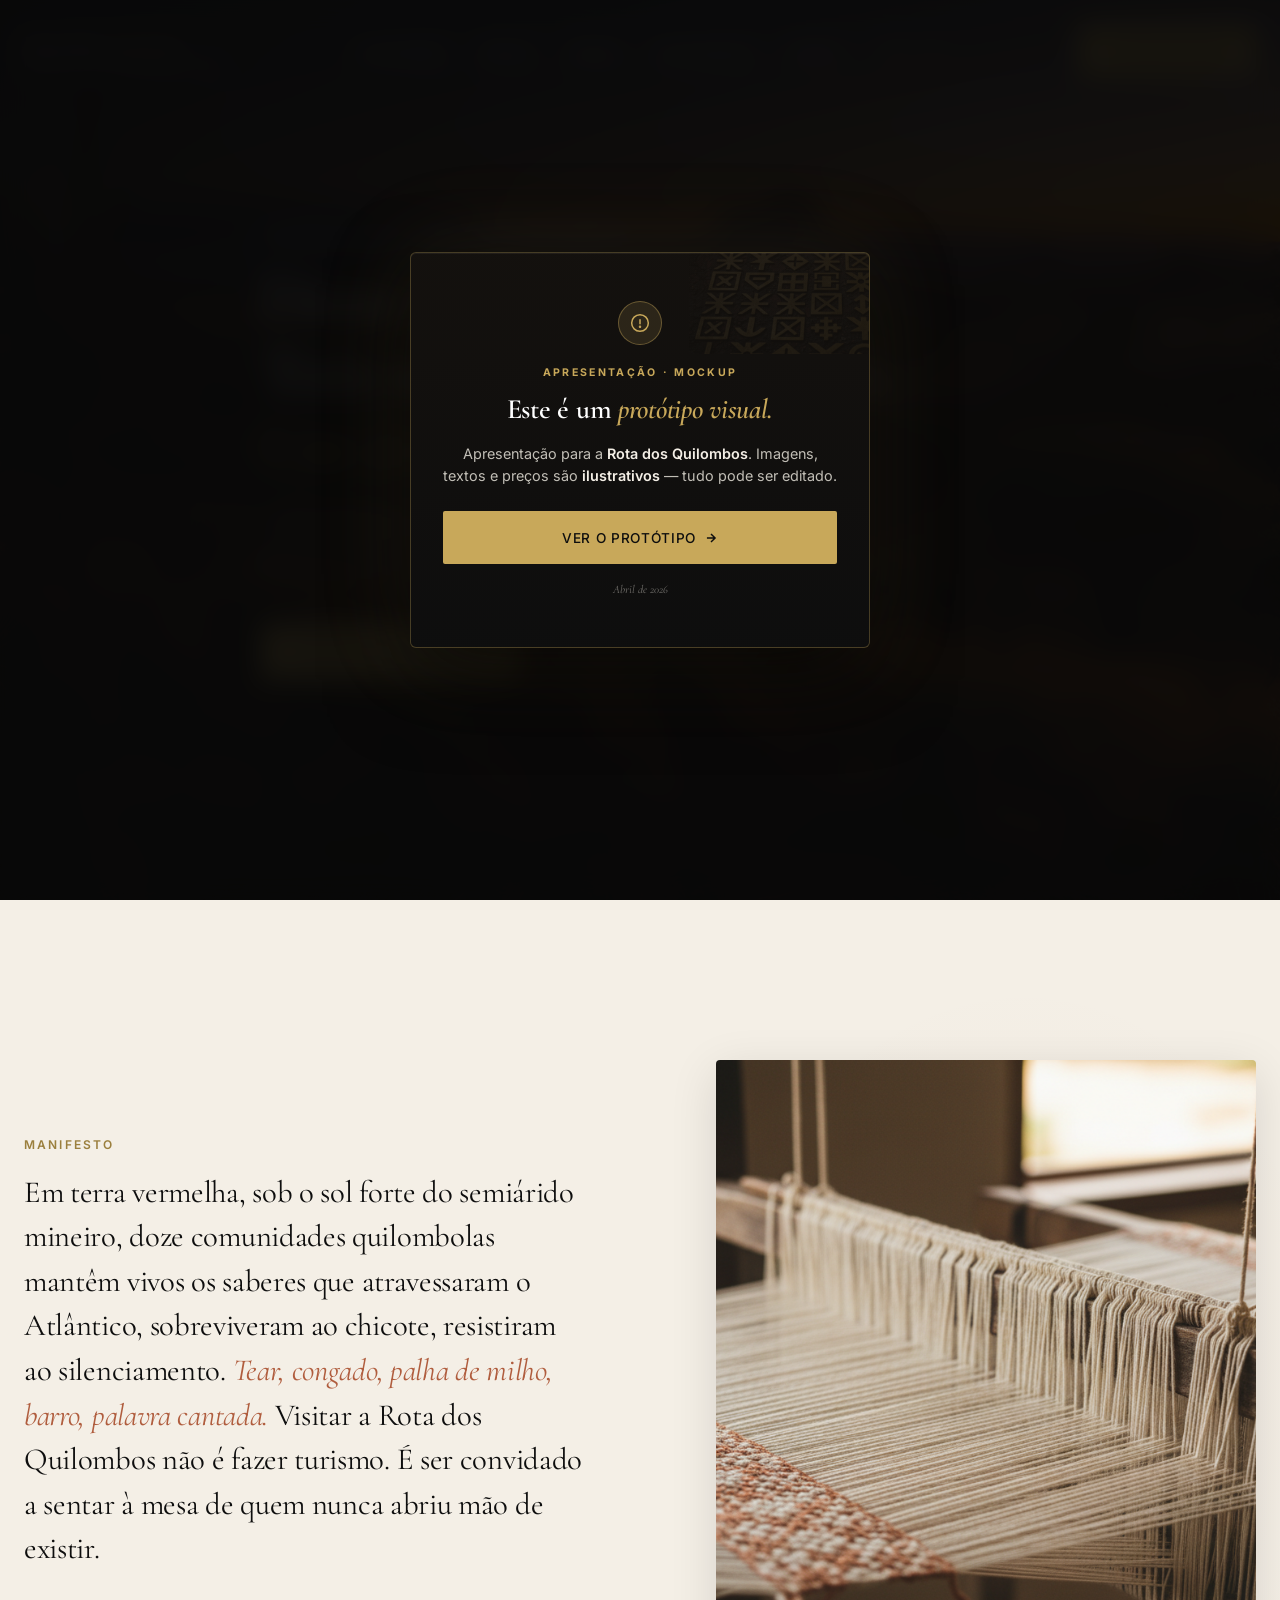
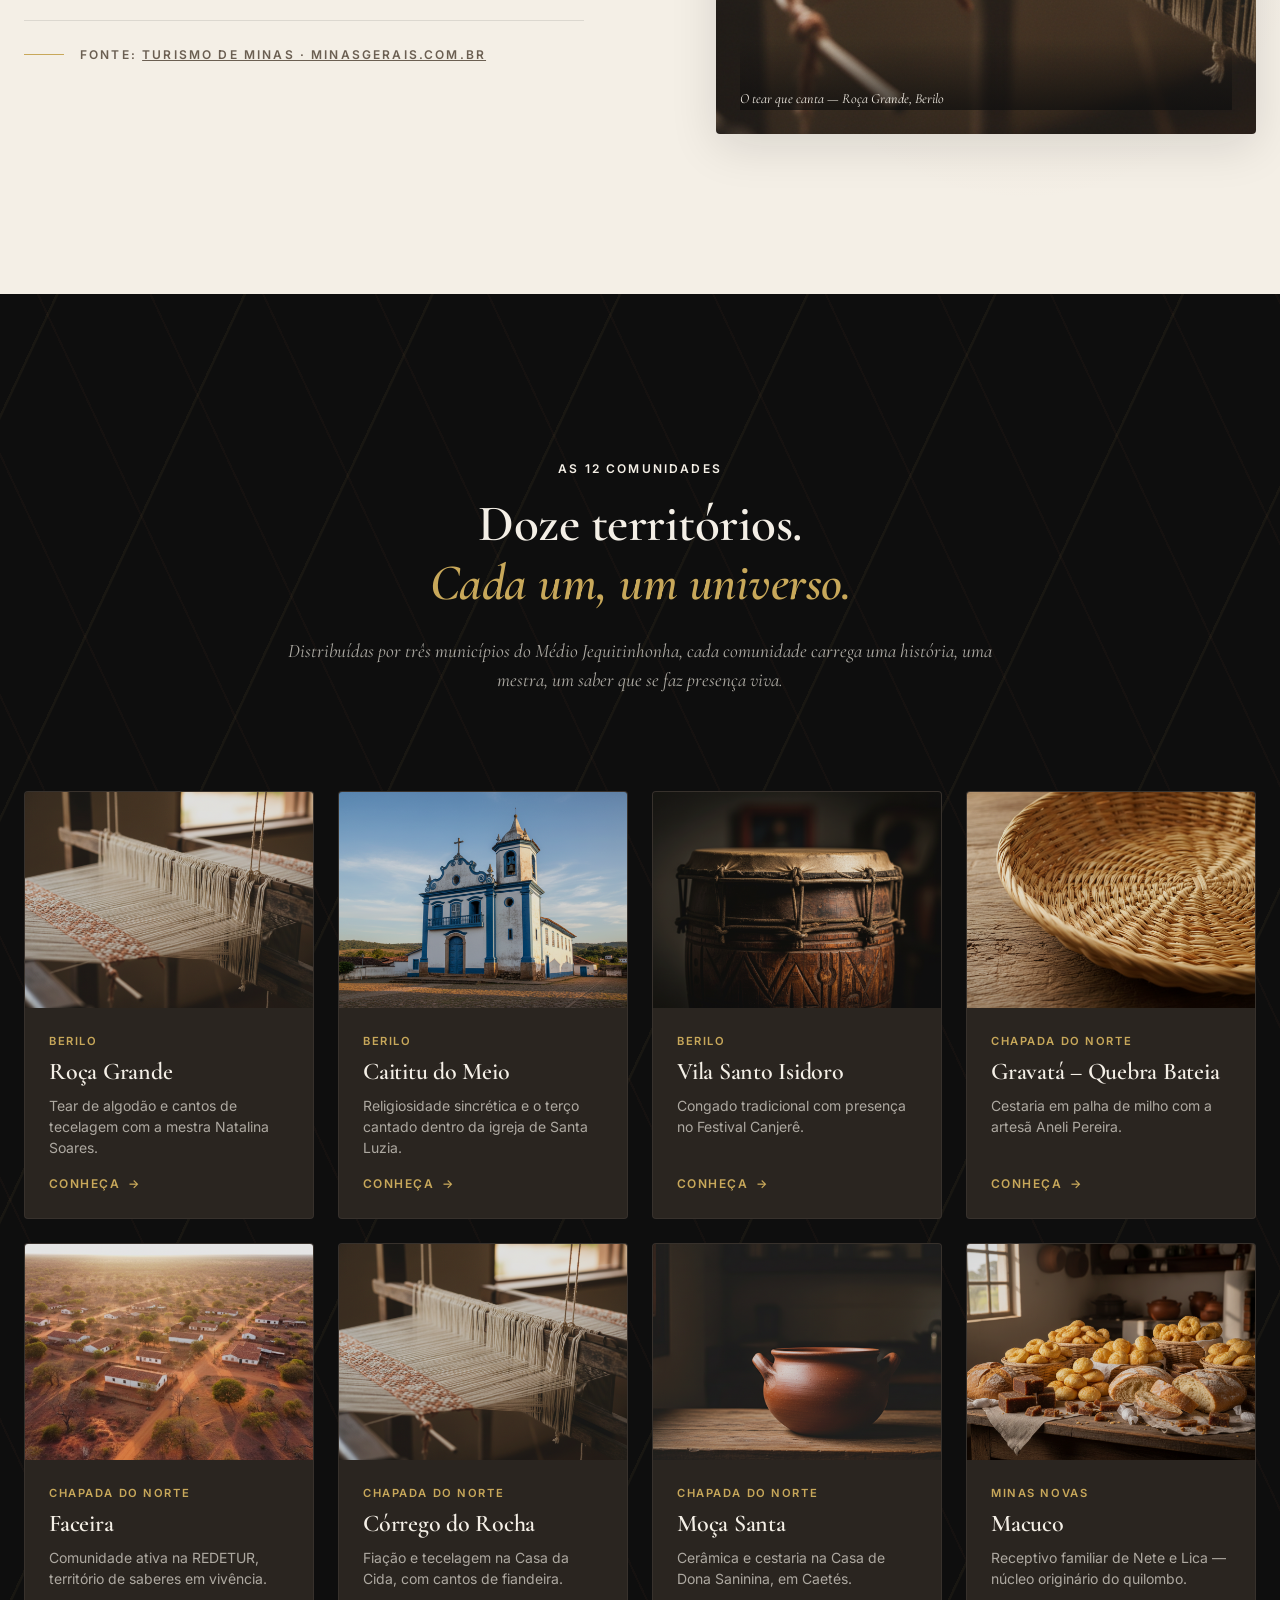
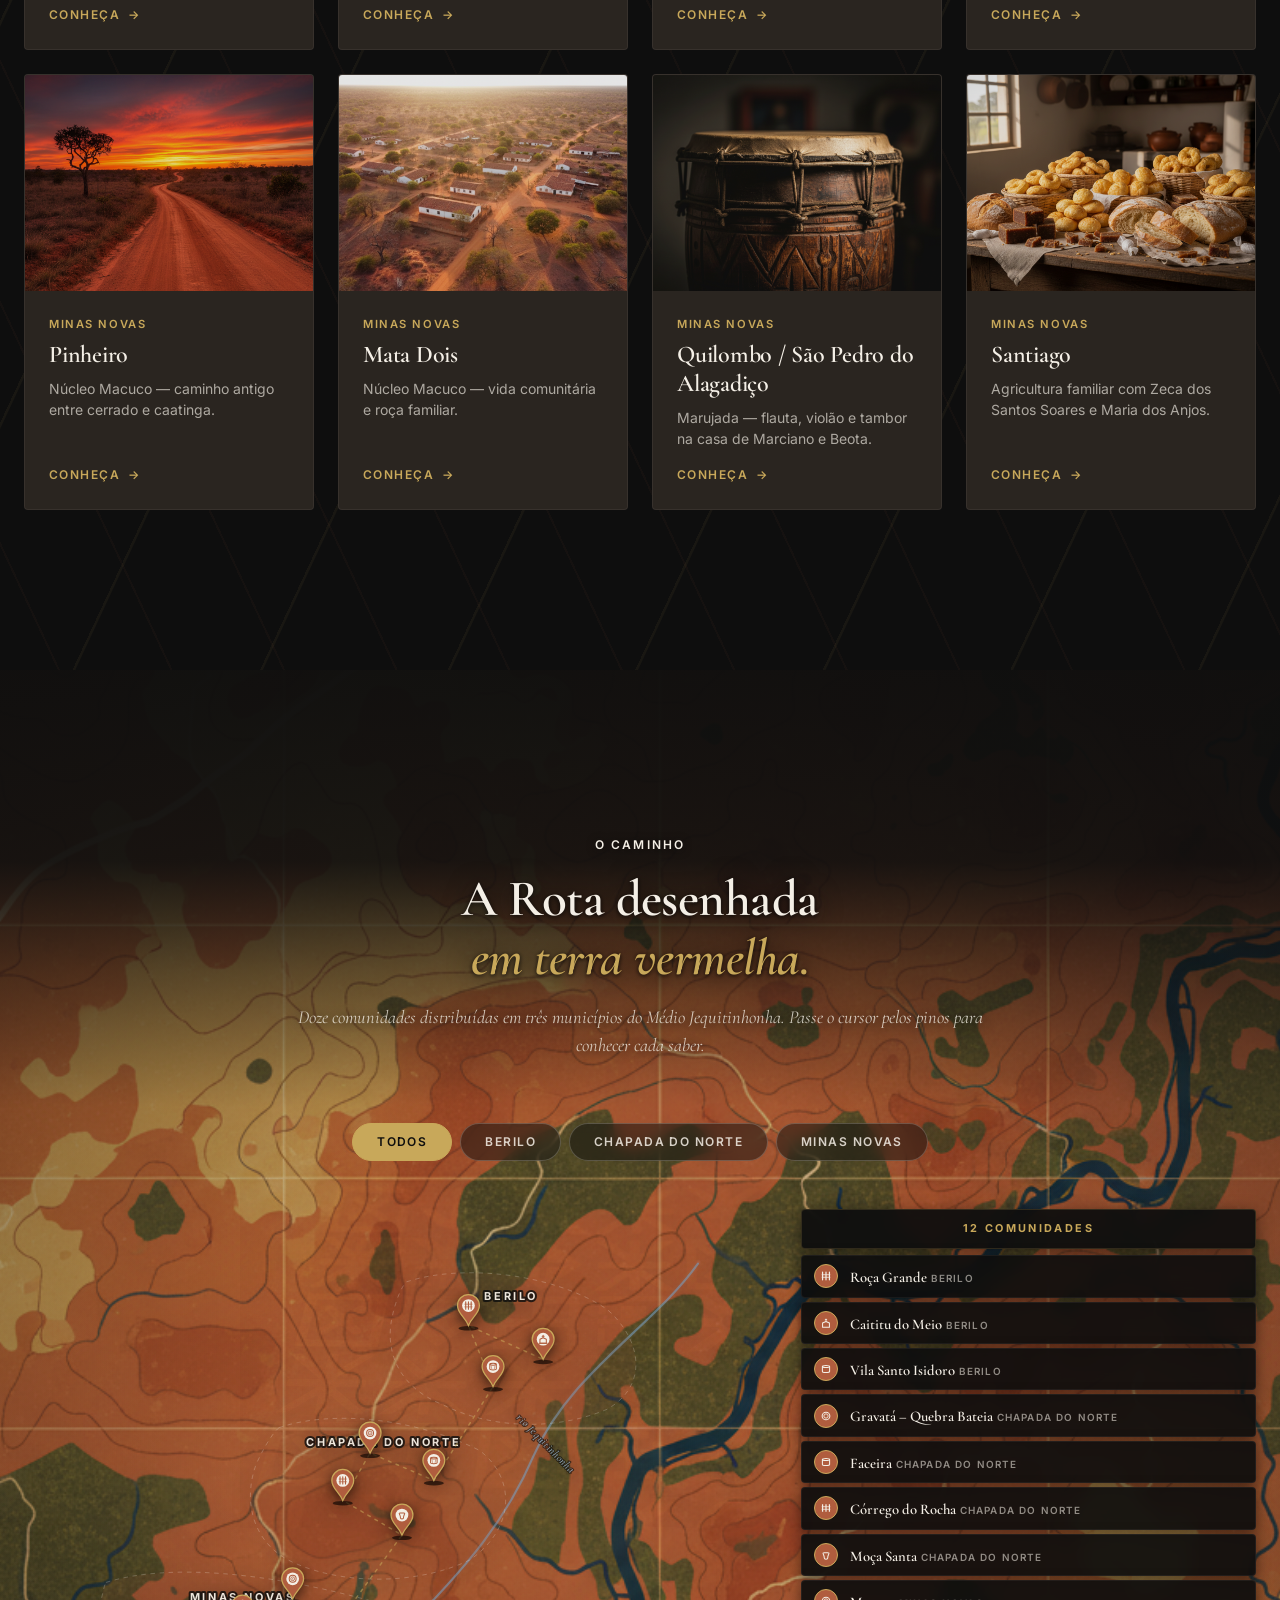
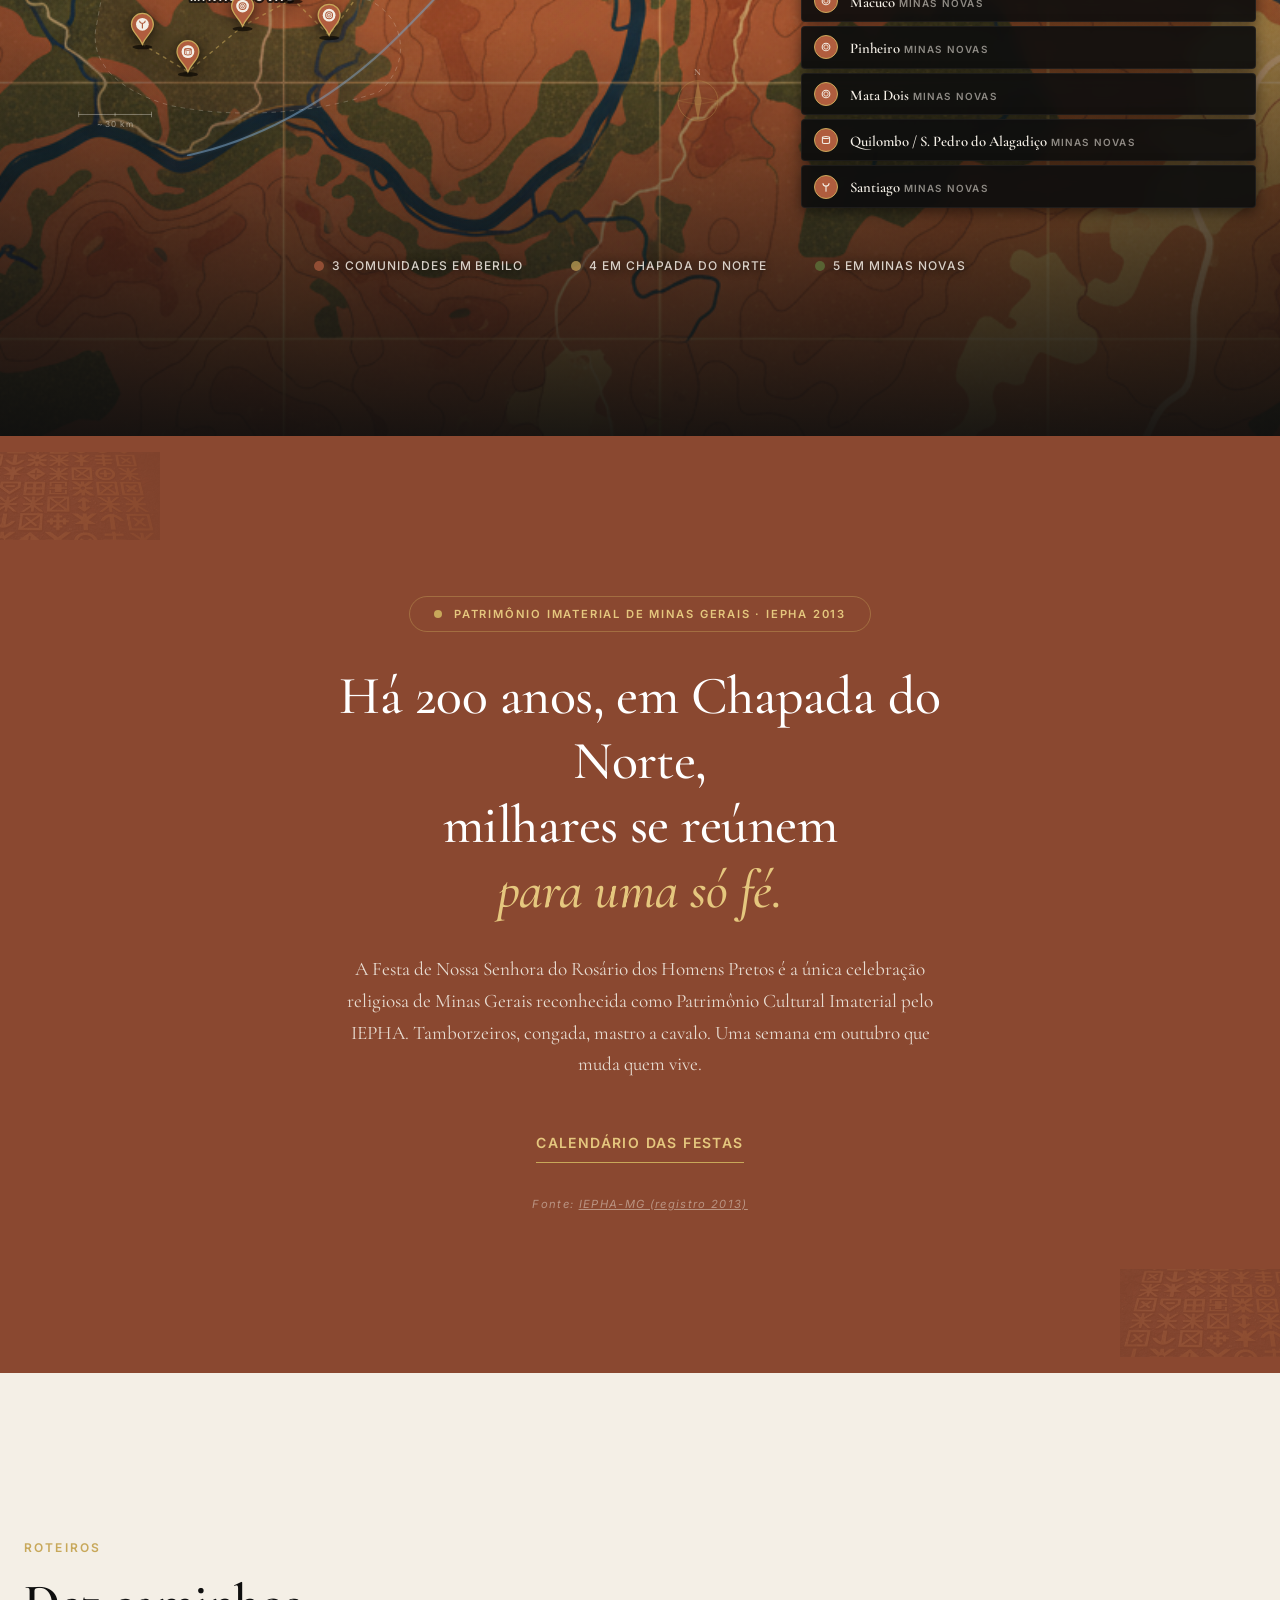
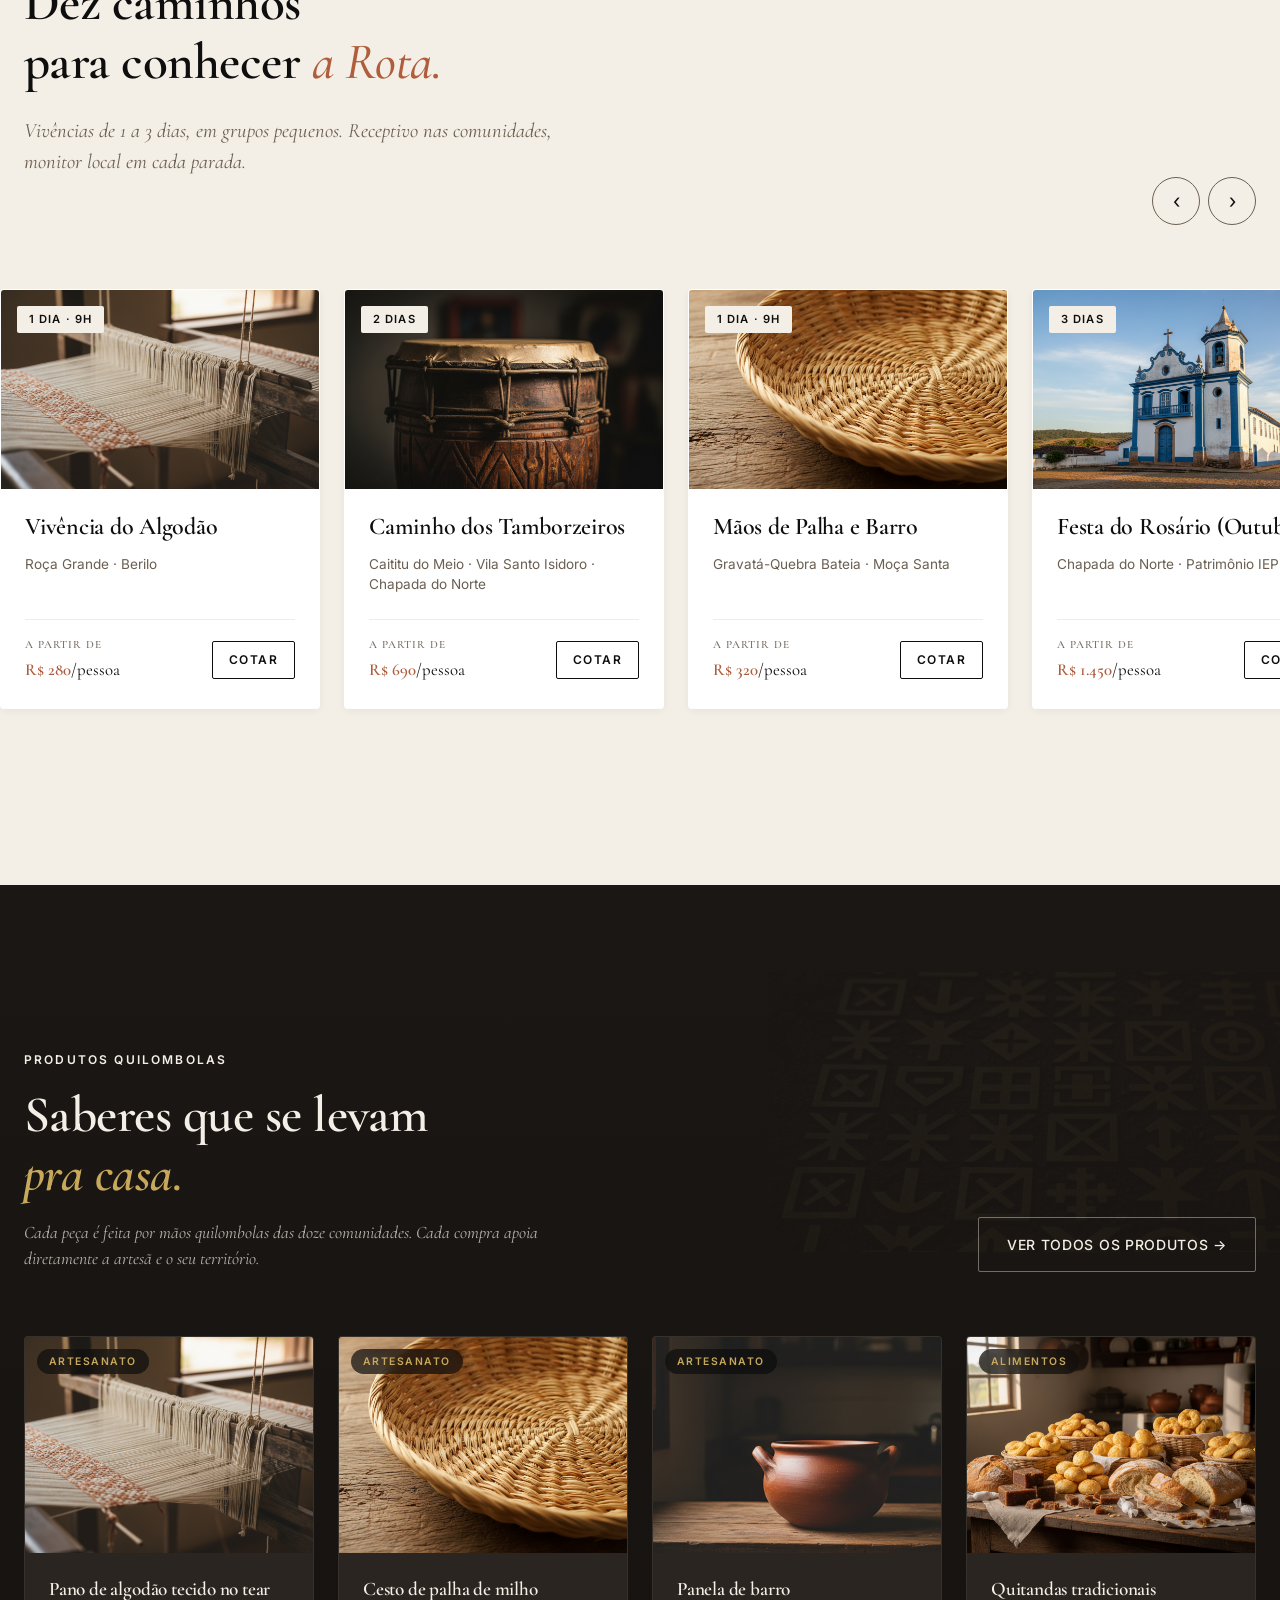
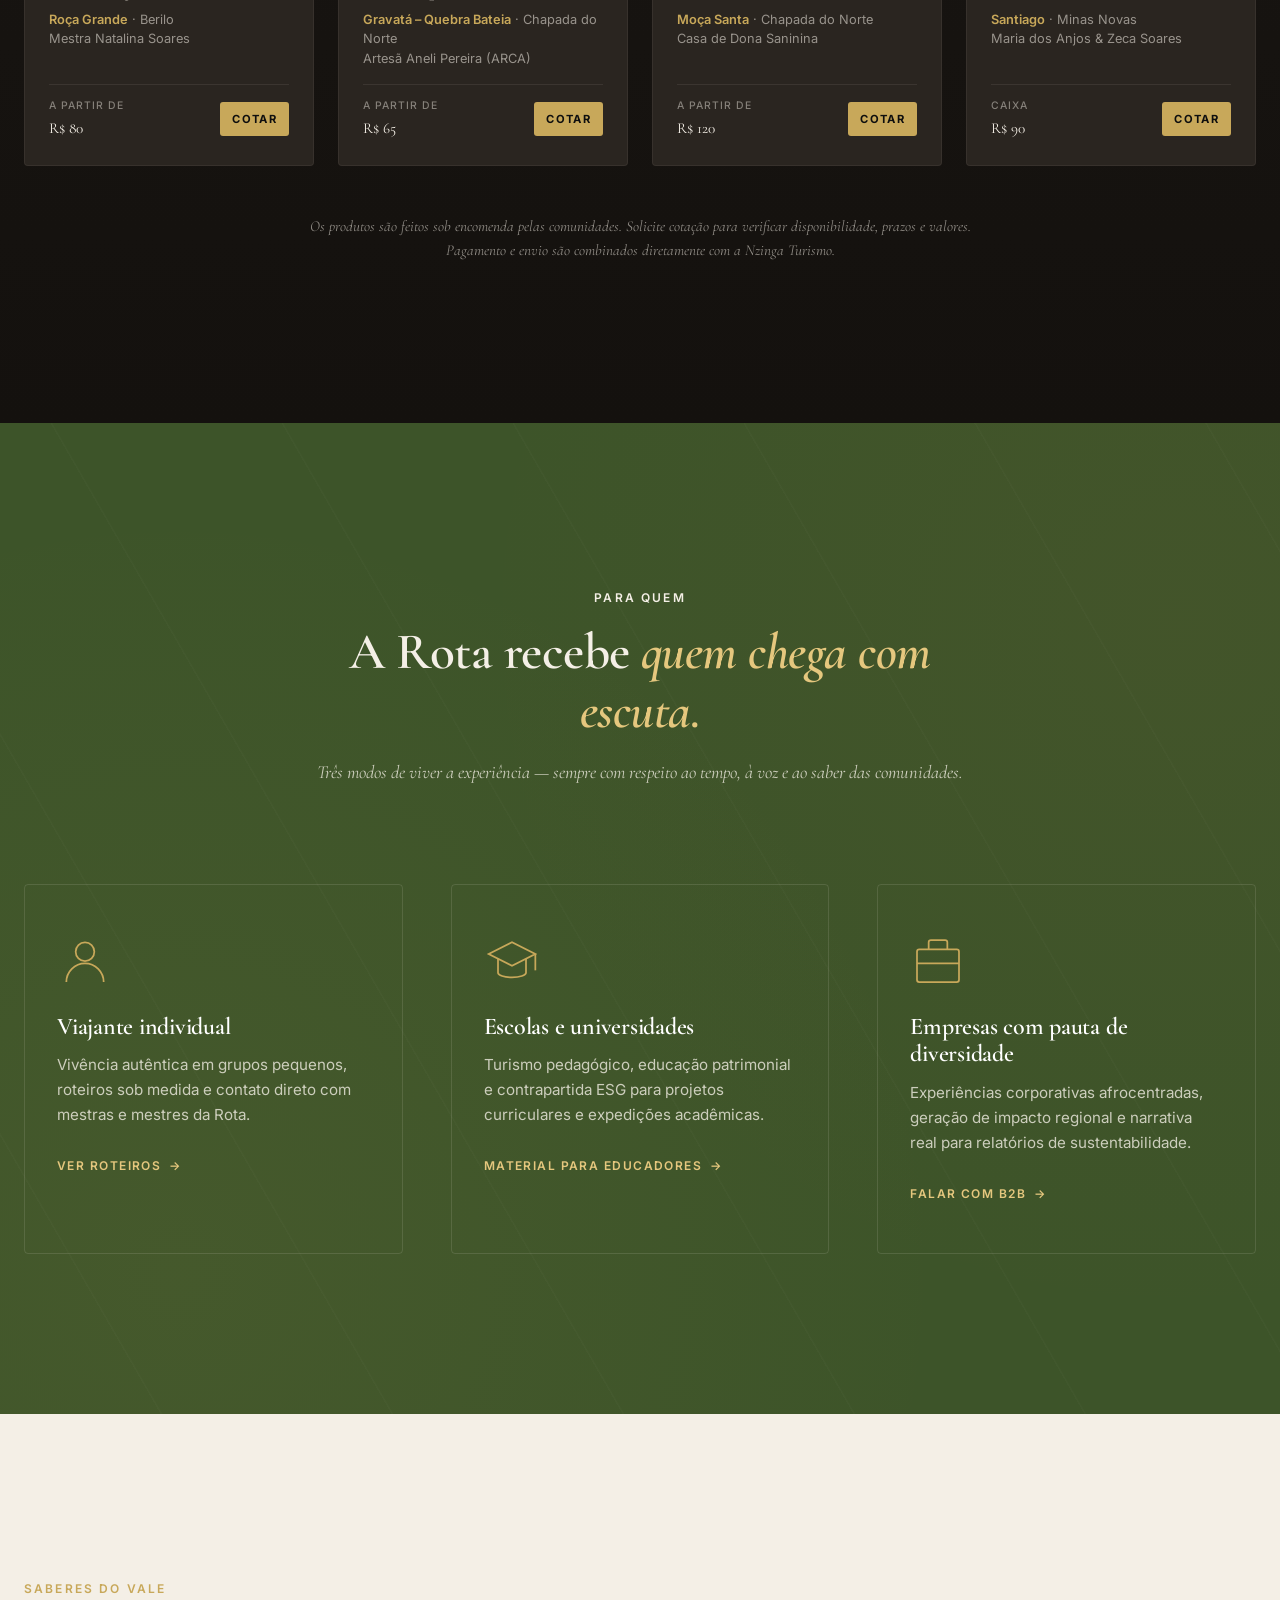
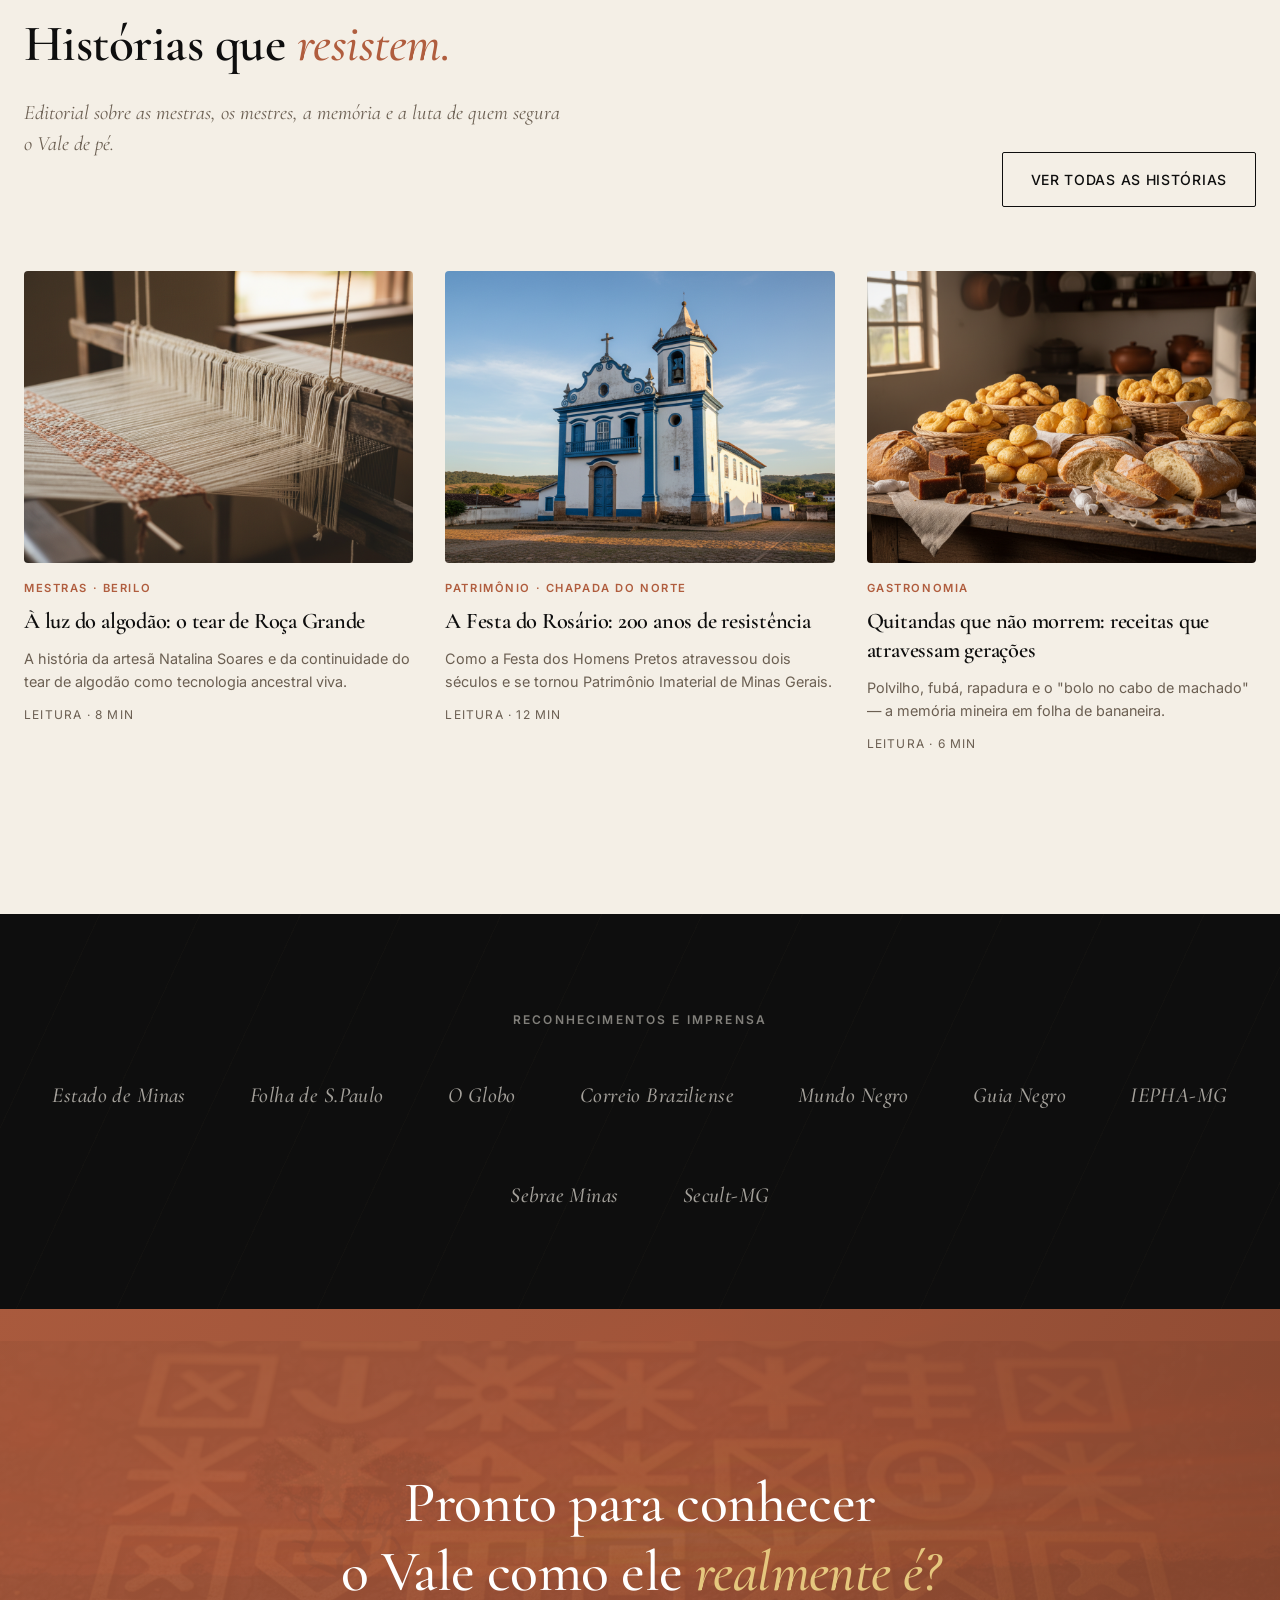
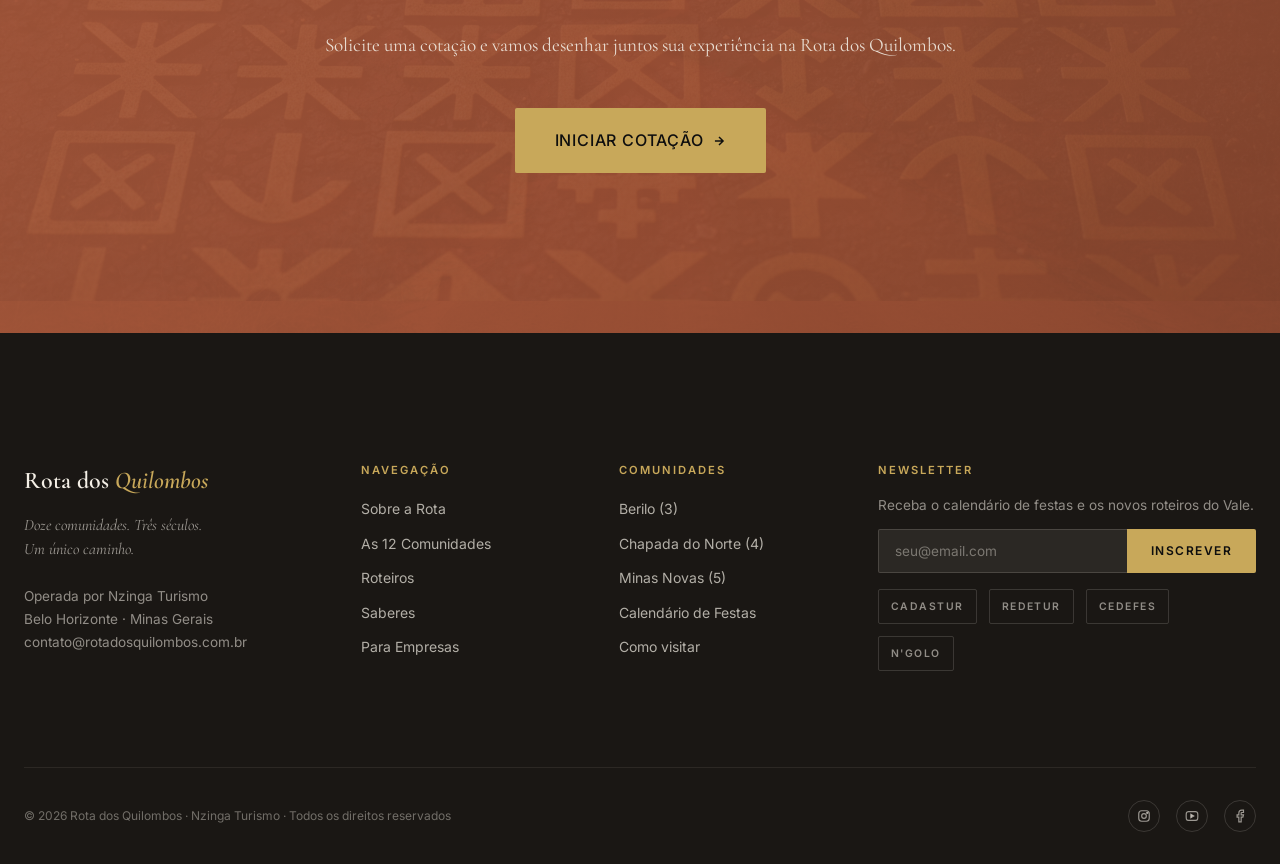
==== index.html @ eec90e8b "Initial commit: mockup do site Rota dos Quilombos Mockup visual de alta fidelidade pra apresentação " ====
<!DOCTYPE html>
<html lang="pt-BR">
<head>
  <meta charset="UTF-8" />
  <meta name="viewport" content="width=device-width, initial-scale=1.0" />
  <title>Rota dos Quilombos — Turismo de base comunitária no Vale do Jequitinhonha</title>

  <meta name="description" content="Doze comunidades quilombolas do Médio Jequitinhonha em Minas Gerais. Vivências autênticas em tear de algodão, congado, cestaria, gastronomia e religiosidade ancestral. Operada pela Nzinga Turismo." />
  <meta name="keywords" content="afroturismo, turismo quilombola, Vale do Jequitinhonha, Minas Gerais, turismo de base comunitária, REDETUR, Berilo, Chapada do Norte, Minas Novas" />
  <meta name="theme-color" content="#0E0E0E" />

  <meta property="og:type" content="website" />
  <meta property="og:title" content="Rota dos Quilombos — Doze comunidades, três séculos de história" />
  <meta property="og:description" content="Turismo de base comunitária quilombola no Vale do Jequitinhonha, Minas Gerais." />
  <meta property="og:image" content="assets/img/hero-cerrado-jequitinhonha.png" />
  <meta property="og:locale" content="pt_BR" />
  <meta name="twitter:card" content="summary_large_image" />

  <link rel="preconnect" href="https://fonts.googleapis.com" />
  <link rel="preconnect" href="https://fonts.gstatic.com" crossorigin />
  <link href="https://fonts.googleapis.com/css2?family=Cormorant+Garamond:ital,wght@0,400;0,500;0,600;0,700;1,400;1,500;1,600&family=Inter:wght@400;500;600;700&display=swap" rel="stylesheet" />

  <link rel="stylesheet" href="assets/css/style.css" />

  <script type="application/ld+json">
  {
    "@context": "https://schema.org",
    "@type": "TouristAttraction",
    "name": "Rota dos Quilombos do Médio Jequitinhonha",
    "description": "Programa de turismo de base comunitária que conecta visitantes a 12 comunidades quilombolas remanescentes nos municípios de Berilo, Chapada do Norte e Minas Novas, no Vale do Jequitinhonha, Minas Gerais.",
    "address": {
      "@type": "PostalAddress",
      "addressRegion": "Minas Gerais",
      "addressCountry": "BR"
    },
    "touristType": ["Cultural Heritage", "Community-based Tourism", "Afroturismo"]
  }
  </script>
</head>
<body>

  <!-- HEADER -->
  <header class="header" id="header">
    <div class="container header__inner">
      <a href="index.html" class="brand">
        <span class="brand__name">Rota dos <em>Quilombos</em></span>
        <span class="brand__tagline">Médio Jequitinhonha · MG</span>
      </a>

      <nav class="nav">
        <ul class="nav__list">
          <li><a href="#comunidades" class="nav__link">Comunidades</a></li>
          <li><a href="roteiros.html" class="nav__link">Roteiros</a></li>
          <li><a href="#saberes" class="nav__link">Saberes</a></li>
          <li><a href="#para-quem" class="nav__link">Para Empresas</a></li>
          <li><a href="#contato" class="nav__link">Contato</a></li>
        </ul>
        <div class="lang">
          <span class="lang__option lang__option--active">PT</span>
          <span class="lang__divider">|</span>
          <span class="lang__option" title="English version coming soon">EN</span>
        </div>
      </nav>

      <div class="header__cta">
        <a href="#cotacao" class="btn btn--gold" data-cotacao data-context="roteiro" data-eyebrow="Cotação" data-title="Solicitar <em>cotação</em>" data-subtitle="Conte um pouco sobre o que você procura. Respondemos em até 1 dia útil.">Cotar Roteiro</a>
        <button class="menu-toggle" aria-label="Abrir menu">
          <span></span><span></span><span></span>
        </button>
      </div>
    </div>
  </header>

  <!-- MOBILE MENU -->
  <div class="mobile-menu" id="mobileMenu">
    <ul class="mobile-menu__list">
      <li><a href="#comunidades">Comunidades</a></li>
      <li><a href="roteiros.html">Roteiros</a></li>
      <li><a href="#saberes">Saberes</a></li>
      <li><a href="#para-quem">Para Empresas</a></li>
      <li><a href="#contato">Contato</a></li>
    </ul>
  </div>

  <!-- HERO -->
  <section class="hero">
    <div class="hero__bg">
      <img src="assets/img/hero-cerrado-jequitinhonha.png" alt="Pôr do sol sobre as chapadas do Vale do Jequitinhonha, Minas Gerais" />
    </div>
    <div class="hero__overlay"></div>

    <div class="container hero__content">
      <span class="eyebrow eyebrow--light hero__eyebrow">Turismo de Base Comunitária Quilombola</span>
      <h1 class="hero__title">
        Doze comunidades.<br />
        Três séculos de história.<br />
        <em>Um único caminho.</em>
      </h1>
      <p class="hero__subtitle">
        A Rota dos Quilombos do Médio Jequitinhonha conecta você ao Brasil ancestral que resiste no Vale.
      </p>
      <div class="hero__ctas">
        <a href="roteiros.html" class="btn btn--gold btn--icon">Conheça os Roteiros</a>
        <a href="#manifesto" class="btn btn--ghost">▶ Assista o vídeo</a>
      </div>
    </div>

    <a href="#manifesto" class="hero__scroll" aria-label="Rolar para o conteúdo">
      Continue
      <span class="hero__scroll-line"></span>
    </a>
  </section>

  <!-- MANIFESTO -->
  <section class="manifesto" id="manifesto">
    <div class="container manifesto__grid">
      <div class="manifesto__text">
        <span class="eyebrow eyebrow--dark">Manifesto</span>
        <p class="manifesto__lead reveal-text">
          Em terra vermelha, sob o sol forte do semiárido mineiro, doze comunidades quilombolas mantêm vivos os saberes que atravessaram o Atlântico, sobreviveram ao chicote, resistiram ao silenciamento. <em>Tear, congado, palha de milho, barro, palavra cantada.</em> Visitar a Rota dos Quilombos não é fazer turismo. É ser convidado a sentar à mesa de quem nunca abriu mão de existir.
        </p>
        <div class="manifesto__signature">
          <span class="manifesto__signature-line"></span>
          <span>Fonte: <a href="https://www.minasgerais.com.br/pt/blog/artigo/como-conhecer-o-vale-do-jequitinhonha" target="_blank" rel="noopener" style="color: inherit; text-decoration: underline;">Turismo de Minas · minasgerais.com.br</a></span>
        </div>
      </div>

      <div class="manifesto__image fade-in">
        <img src="assets/img/tear-algodao.png" alt="Tear de algodão tradicional quilombola, fios brancos sobre madeira escura" loading="lazy" />
        <div class="manifesto__image-caption">
          O tear que canta — Roça Grande, Berilo
        </div>
      </div>
    </div>
  </section>

  <!-- COMUNIDADES -->
  <section class="comunidades" id="comunidades">
    <div class="adinkra-drift" aria-hidden="true">
      <span></span><span></span><span></span><span></span><span></span><span></span><span></span><span></span><span></span><span></span><span></span><span></span>
    </div>
    <div class="container">
      <div class="comunidades__header fade-in">
        <span class="eyebrow eyebrow--light">As 12 Comunidades</span>
        <h2 class="comunidades__title">Doze territórios.<br /><em>Cada um, um universo.</em></h2>
        <p class="comunidades__intro">
          Distribuídas por três municípios do Médio Jequitinhonha, cada comunidade carrega uma história, uma mestra, um saber que se faz presença viva.
        </p>
      </div>

      <div class="comunidades__grid stagger">

        <a href="comunidade.html?slug=roca-grande" class="comunidade-card">
          <div class="comunidade-card__image">
            <img src="assets/img/tear-algodao.png" alt="Tear de algodão" loading="lazy" />
          </div>
          <div class="comunidade-card__body">
            <span class="comunidade-card__location">Berilo</span>
            <h3 class="comunidade-card__name">Roça Grande</h3>
            <p class="comunidade-card__activity">Tear de algodão e cantos de tecelagem com a mestra Natalina Soares.</p>
            <span class="comunidade-card__link">Conheça</span>
          </div>
        </a>

        <a href="comunidade.html?slug=caititu" class="comunidade-card">
          <div class="comunidade-card__image">
            <img src="assets/img/igreja-barroca.png" alt="Igreja de Santa Luzia" loading="lazy" />
          </div>
          <div class="comunidade-card__body">
            <span class="comunidade-card__location">Berilo</span>
            <h3 class="comunidade-card__name">Caititu do Meio</h3>
            <p class="comunidade-card__activity">Religiosidade sincrética e o terço cantado dentro da igreja de Santa Luzia.</p>
            <span class="comunidade-card__link">Conheça</span>
          </div>
        </a>

        <a href="comunidade.html?slug=vila-santo-isidoro" class="comunidade-card">
          <div class="comunidade-card__image">
            <img src="assets/img/tambor-congado.png" alt="Tambor de congado" loading="lazy" />
          </div>
          <div class="comunidade-card__body">
            <span class="comunidade-card__location">Berilo</span>
            <h3 class="comunidade-card__name">Vila Santo Isidoro</h3>
            <p class="comunidade-card__activity">Congado tradicional com presença no Festival Canjerê.</p>
            <span class="comunidade-card__link">Conheça</span>
          </div>
        </a>

        <a href="comunidade.html?slug=gravata" class="comunidade-card">
          <div class="comunidade-card__image">
            <img src="assets/img/cestaria-palha-milho.png" alt="Cestaria em palha de milho" loading="lazy" />
          </div>
          <div class="comunidade-card__body">
            <span class="comunidade-card__location">Chapada do Norte</span>
            <h3 class="comunidade-card__name">Gravatá – Quebra Bateia</h3>
            <p class="comunidade-card__activity">Cestaria em palha de milho com a artesã Aneli Pereira.</p>
            <span class="comunidade-card__link">Conheça</span>
          </div>
        </a>

        <a href="comunidade.html?slug=faceira" class="comunidade-card">
          <div class="comunidade-card__image">
            <img src="assets/img/aldeia-quilombola.png" alt="Aldeia quilombola" loading="lazy" />
          </div>
          <div class="comunidade-card__body">
            <span class="comunidade-card__location">Chapada do Norte</span>
            <h3 class="comunidade-card__name">Faceira</h3>
            <p class="comunidade-card__activity">Comunidade ativa na REDETUR, território de saberes em vivência.</p>
            <span class="comunidade-card__link">Conheça</span>
          </div>
        </a>

        <a href="comunidade.html?slug=corrego-rocha" class="comunidade-card">
          <div class="comunidade-card__image">
            <img src="assets/img/tear-algodao.png" alt="Fiação tradicional" loading="lazy" />
          </div>
          <div class="comunidade-card__body">
            <span class="comunidade-card__location">Chapada do Norte</span>
            <h3 class="comunidade-card__name">Córrego do Rocha</h3>
            <p class="comunidade-card__activity">Fiação e tecelagem na Casa da Cida, com cantos de fiandeira.</p>
            <span class="comunidade-card__link">Conheça</span>
          </div>
        </a>

        <a href="comunidade.html?slug=moca-santa" class="comunidade-card">
          <div class="comunidade-card__image">
            <img src="assets/img/ceramica-barro.png" alt="Cerâmica de barro" loading="lazy" />
          </div>
          <div class="comunidade-card__body">
            <span class="comunidade-card__location">Chapada do Norte</span>
            <h3 class="comunidade-card__name">Moça Santa</h3>
            <p class="comunidade-card__activity">Cerâmica e cestaria na Casa de Dona Saninina, em Caetés.</p>
            <span class="comunidade-card__link">Conheça</span>
          </div>
        </a>

        <a href="comunidade.html?slug=macuco" class="comunidade-card">
          <div class="comunidade-card__image">
            <img src="assets/img/quitandas.png" alt="Quitandas tradicionais" loading="lazy" />
          </div>
          <div class="comunidade-card__body">
            <span class="comunidade-card__location">Minas Novas</span>
            <h3 class="comunidade-card__name">Macuco</h3>
            <p class="comunidade-card__activity">Receptivo familiar de Nete e Lica — núcleo originário do quilombo.</p>
            <span class="comunidade-card__link">Conheça</span>
          </div>
        </a>

        <a href="comunidade.html?slug=pinheiro" class="comunidade-card">
          <div class="comunidade-card__image">
            <img src="assets/img/estrada-terra-vermelha.png" alt="Estrada de terra" loading="lazy" />
          </div>
          <div class="comunidade-card__body">
            <span class="comunidade-card__location">Minas Novas</span>
            <h3 class="comunidade-card__name">Pinheiro</h3>
            <p class="comunidade-card__activity">Núcleo Macuco — caminho antigo entre cerrado e caatinga.</p>
            <span class="comunidade-card__link">Conheça</span>
          </div>
        </a>

        <a href="comunidade.html?slug=mata-dois" class="comunidade-card">
          <div class="comunidade-card__image">
            <img src="assets/img/aldeia-quilombola.png" alt="Aldeia rural" loading="lazy" />
          </div>
          <div class="comunidade-card__body">
            <span class="comunidade-card__location">Minas Novas</span>
            <h3 class="comunidade-card__name">Mata Dois</h3>
            <p class="comunidade-card__activity">Núcleo Macuco — vida comunitária e roça familiar.</p>
            <span class="comunidade-card__link">Conheça</span>
          </div>
        </a>

        <a href="comunidade.html?slug=alagadico" class="comunidade-card">
          <div class="comunidade-card__image">
            <img src="assets/img/tambor-congado.png" alt="Marujada" loading="lazy" />
          </div>
          <div class="comunidade-card__body">
            <span class="comunidade-card__location">Minas Novas</span>
            <h3 class="comunidade-card__name">Quilombo / São Pedro do Alagadiço</h3>
            <p class="comunidade-card__activity">Marujada — flauta, violão e tambor na casa de Marciano e Beota.</p>
            <span class="comunidade-card__link">Conheça</span>
          </div>
        </a>

        <a href="comunidade.html?slug=santiago" class="comunidade-card">
          <div class="comunidade-card__image">
            <img src="assets/img/quitandas.png" alt="Agricultura familiar" loading="lazy" />
          </div>
          <div class="comunidade-card__body">
            <span class="comunidade-card__location">Minas Novas</span>
            <h3 class="comunidade-card__name">Santiago</h3>
            <p class="comunidade-card__activity">Agricultura familiar com Zeca dos Santos Soares e Maria dos Anjos.</p>
            <span class="comunidade-card__link">Conheça</span>
          </div>
        </a>

      </div>
    </div>
  </section>

  <!-- MAPA INTERATIVO -->
  <section class="mapa" id="mapa">
    <div class="container">
      <div class="mapa__header fade-in">
        <span class="eyebrow eyebrow--light">O Caminho</span>
        <h2 class="mapa__title">A Rota desenhada<br /><em>em terra vermelha.</em></h2>
        <p class="mapa__intro">Doze comunidades distribuídas em três municípios do Médio Jequitinhonha. Passe o cursor pelos pinos para conhecer cada saber.</p>
      </div>

      <div class="mapa__filters fade-in">
        <button class="mapa__filter is-active" data-filter="all">Todos</button>
        <button class="mapa__filter" data-filter="berilo">Berilo</button>
        <button class="mapa__filter" data-filter="chapada">Chapada do Norte</button>
        <button class="mapa__filter" data-filter="minas-novas">Minas Novas</button>
      </div>

      <div class="mapa__grid fade-in">

        <div class="mapa__svg-wrap">
          <svg class="mapa__svg" viewBox="0 0 800 600" preserveAspectRatio="xMidYMid slice" aria-label="Mapa da Rota dos Quilombos">

            <defs>
              <!-- Ícones dos saberes (12x12) -->
              <symbol id="icon-tear" viewBox="0 0 12 12">
                <path d="M3 2v8M6 2v8M9 2v8" stroke="currentColor" stroke-width="1.2" stroke-linecap="round" fill="none"/>
                <path d="M2 4.5h8M2 7.5h8" stroke="currentColor" stroke-width="0.8" stroke-linecap="round" fill="none"/>
              </symbol>
              <symbol id="icon-tambor" viewBox="0 0 12 12">
                <ellipse cx="6" cy="3.5" rx="3.6" ry="1" stroke="currentColor" stroke-width="1.1" fill="none"/>
                <path d="M2.4 3.5v5.2c0 .6 1.6 1 3.6 1s3.6-.4 3.6-1V3.5" stroke="currentColor" stroke-width="1.1" fill="none"/>
                <path d="M3.8 4.5l.8 4.2M8.2 4.5l-.8 4.2" stroke="currentColor" stroke-width="0.6"/>
              </symbol>
              <symbol id="icon-igreja" viewBox="0 0 12 12">
                <path d="M6 1.7v2M4.9 2.7h2.2" stroke="currentColor" stroke-width="1.1" stroke-linecap="round" fill="none"/>
                <path d="M2.5 10.5V6l3.5-1.6L9.5 6v4.5z" stroke="currentColor" stroke-width="1.1" stroke-linejoin="round" fill="none"/>
                <path d="M1.6 10.5h8.8" stroke="currentColor" stroke-width="1.1" stroke-linecap="round"/>
              </symbol>
              <symbol id="icon-palha" viewBox="0 0 12 12">
                <circle cx="6" cy="6" r="3.8" stroke="currentColor" stroke-width="1.1" fill="none"/>
                <circle cx="6" cy="6" r="2.1" stroke="currentColor" stroke-width="0.9" fill="none"/>
                <circle cx="6" cy="6" r="0.7" fill="currentColor"/>
              </symbol>
              <symbol id="icon-barro" viewBox="0 0 12 12">
                <path d="M3.5 3.7h5" stroke="currentColor" stroke-width="1.1" stroke-linecap="round"/>
                <path d="M3 3.7c0 .9.3 1.5.6 2.2.4.9.7 1.7.7 3 0 .9.7 1.4 1.7 1.4s1.7-.5 1.7-1.4c0-1.3.3-2.1.7-3 .3-.7.6-1.3.6-2.2" stroke="currentColor" stroke-width="1.1" stroke-linejoin="round" fill="none"/>
              </symbol>
              <symbol id="icon-agricultura" viewBox="0 0 12 12">
                <path d="M6 10V5" stroke="currentColor" stroke-width="1.3" stroke-linecap="round"/>
                <path d="M6 5c-1.7 0-3-1-3-2.5M6 5c1.7 0 3-1 3-2.5" stroke="currentColor" stroke-width="1.1" stroke-linecap="round" fill="none"/>
              </symbol>
            </defs>

            <!-- Rio Jequitinhonha -->
            <path class="river" d="M740 60 C 690 130, 600 180, 560 270 C 530 340, 490 390, 410 470 C 350 530, 270 580, 180 600" />
            <text class="river-label" transform="translate(540 230) rotate(45)">rio Jequitinhonha</text>

            <!-- Município Berilo -->
            <path class="region region--berilo" data-mun="berilo"
              d="M420 80 C 480 60, 580 70, 640 110 C 680 145, 685 195, 640 220 C 580 245, 510 240, 460 215 C 410 195, 395 155, 405 115 C 410 95, 415 85, 420 80 Z"/>
            <text class="region-label region-label--small" x="535" y="100">BERILO</text>

            <!-- Município Chapada do Norte -->
            <path class="region region--chapada" data-mun="chapada"
              d="M280 240 C 340 220, 430 230, 500 265 C 540 295, 540 350, 490 385 C 440 410, 360 415, 300 390 C 250 370, 240 320, 255 280 C 265 258, 275 244, 280 240 Z"/>
            <text class="region-label region-label--small" x="395" y="260">CHAPADA DO NORTE</text>

            <!-- Município Minas Novas -->
            <path class="region region--minas-novas" data-mun="minas-novas"
              d="M90 410 C 160 388, 270 400, 380 430 C 420 450, 425 500, 390 530 C 320 555, 230 560, 160 545 C 100 528, 70 495, 80 455 C 84 432, 88 412, 90 410 Z"/>
            <text class="region-label region-label--small" x="240" y="430">MINAS NOVAS</text>

            <!-- Rota (caminho conectando comunidades) -->
            <path class="route" d="M130 478 L 180 508 L 240 458 L 295 428 L 335 468 L 415 358 L 350 320 L 380 268 L 450 298 L 515 195 L 488 128 L 570 165" />

            <!-- 12 PINS — teardrop estilo Google -->

            <!-- BERILO -->
            <g class="pin" data-id="roca-grande" data-mun="berilo" transform="translate(488 128)">
              <g class="pin__inner-group">
                <ellipse class="pin__shadow" cx="0" cy="3" rx="11" ry="2.5"/>
                <path class="pin__drop" d="M0 0 C -4 -10, -12 -13, -12 -22 A 12 12 0 1 1 12 -22 C 12 -13, 4 -10, 0 0 Z"/>
                <circle class="pin__bg" cx="0" cy="-22" r="7"/>
                <g class="pin__icon-wrap"><use href="#icon-tear" x="-6" y="-28" width="12" height="12"/></g>
                <text class="pin__label" y="22">Roça Grande</text>
              </g>
            </g>

            <g class="pin" data-id="caititu" data-mun="berilo" transform="translate(570 165)">
              <g class="pin__inner-group">
                <ellipse class="pin__shadow" cx="0" cy="3" rx="11" ry="2.5"/>
                <path class="pin__drop" d="M0 0 C -4 -10, -12 -13, -12 -22 A 12 12 0 1 1 12 -22 C 12 -13, 4 -10, 0 0 Z"/>
                <circle class="pin__bg" cx="0" cy="-22" r="7"/>
                <g class="pin__icon-wrap"><use href="#icon-igreja" x="-6" y="-28" width="12" height="12"/></g>
                <text class="pin__label" y="22">Caititu do Meio</text>
              </g>
            </g>

            <g class="pin" data-id="vila-santo-isidoro" data-mun="berilo" transform="translate(515 195)">
              <g class="pin__inner-group">
                <ellipse class="pin__shadow" cx="0" cy="3" rx="11" ry="2.5"/>
                <path class="pin__drop" d="M0 0 C -4 -10, -12 -13, -12 -22 A 12 12 0 1 1 12 -22 C 12 -13, 4 -10, 0 0 Z"/>
                <circle class="pin__bg" cx="0" cy="-22" r="7"/>
                <g class="pin__icon-wrap"><use href="#icon-tambor" x="-6" y="-28" width="12" height="12"/></g>
                <text class="pin__label" y="22">Vila Santo Isidoro</text>
              </g>
            </g>

            <!-- CHAPADA DO NORTE -->
            <g class="pin" data-id="gravata" data-mun="chapada" transform="translate(380 268)">
              <g class="pin__inner-group">
                <ellipse class="pin__shadow" cx="0" cy="3" rx="11" ry="2.5"/>
                <path class="pin__drop" d="M0 0 C -4 -10, -12 -13, -12 -22 A 12 12 0 1 1 12 -22 C 12 -13, 4 -10, 0 0 Z"/>
                <circle class="pin__bg" cx="0" cy="-22" r="7"/>
                <g class="pin__icon-wrap"><use href="#icon-palha" x="-6" y="-28" width="12" height="12"/></g>
                <text class="pin__label" y="22">Gravatá – Quebra Bateia</text>
              </g>
            </g>

            <g class="pin" data-id="faceira" data-mun="chapada" transform="translate(450 298)">
              <g class="pin__inner-group">
                <ellipse class="pin__shadow" cx="0" cy="3" rx="11" ry="2.5"/>
                <path class="pin__drop" d="M0 0 C -4 -10, -12 -13, -12 -22 A 12 12 0 1 1 12 -22 C 12 -13, 4 -10, 0 0 Z"/>
                <circle class="pin__bg" cx="0" cy="-22" r="7"/>
                <g class="pin__icon-wrap"><use href="#icon-tambor" x="-6" y="-28" width="12" height="12"/></g>
                <text class="pin__label" y="22">Faceira</text>
              </g>
            </g>

            <g class="pin" data-id="corrego-rocha" data-mun="chapada" transform="translate(350 320)">
              <g class="pin__inner-group">
                <ellipse class="pin__shadow" cx="0" cy="3" rx="11" ry="2.5"/>
                <path class="pin__drop" d="M0 0 C -4 -10, -12 -13, -12 -22 A 12 12 0 1 1 12 -22 C 12 -13, 4 -10, 0 0 Z"/>
                <circle class="pin__bg" cx="0" cy="-22" r="7"/>
                <g class="pin__icon-wrap"><use href="#icon-tear" x="-6" y="-28" width="12" height="12"/></g>
                <text class="pin__label" y="22">Córrego do Rocha</text>
              </g>
            </g>

            <g class="pin" data-id="moca-santa" data-mun="chapada" transform="translate(415 358)">
              <g class="pin__inner-group">
                <ellipse class="pin__shadow" cx="0" cy="3" rx="11" ry="2.5"/>
                <path class="pin__drop" d="M0 0 C -4 -10, -12 -13, -12 -22 A 12 12 0 1 1 12 -22 C 12 -13, 4 -10, 0 0 Z"/>
                <circle class="pin__bg" cx="0" cy="-22" r="7"/>
                <g class="pin__icon-wrap"><use href="#icon-barro" x="-6" y="-28" width="12" height="12"/></g>
                <text class="pin__label" y="22">Moça Santa</text>
              </g>
            </g>

            <!-- MINAS NOVAS -->
            <g class="pin" data-id="macuco" data-mun="minas-novas" transform="translate(295 428)">
              <g class="pin__inner-group">
                <ellipse class="pin__shadow" cx="0" cy="3" rx="11" ry="2.5"/>
                <path class="pin__drop" d="M0 0 C -4 -10, -12 -13, -12 -22 A 12 12 0 1 1 12 -22 C 12 -13, 4 -10, 0 0 Z"/>
                <circle class="pin__bg" cx="0" cy="-22" r="7"/>
                <g class="pin__icon-wrap"><use href="#icon-palha" x="-6" y="-28" width="12" height="12"/></g>
                <text class="pin__label" y="22">Macuco</text>
              </g>
            </g>

            <g class="pin" data-id="pinheiro" data-mun="minas-novas" transform="translate(240 458)">
              <g class="pin__inner-group">
                <ellipse class="pin__shadow" cx="0" cy="3" rx="11" ry="2.5"/>
                <path class="pin__drop" d="M0 0 C -4 -10, -12 -13, -12 -22 A 12 12 0 1 1 12 -22 C 12 -13, 4 -10, 0 0 Z"/>
                <circle class="pin__bg" cx="0" cy="-22" r="7"/>
                <g class="pin__icon-wrap"><use href="#icon-palha" x="-6" y="-28" width="12" height="12"/></g>
                <text class="pin__label" y="22">Pinheiro</text>
              </g>
            </g>

            <g class="pin" data-id="mata-dois" data-mun="minas-novas" transform="translate(335 468)">
              <g class="pin__inner-group">
                <ellipse class="pin__shadow" cx="0" cy="3" rx="11" ry="2.5"/>
                <path class="pin__drop" d="M0 0 C -4 -10, -12 -13, -12 -22 A 12 12 0 1 1 12 -22 C 12 -13, 4 -10, 0 0 Z"/>
                <circle class="pin__bg" cx="0" cy="-22" r="7"/>
                <g class="pin__icon-wrap"><use href="#icon-palha" x="-6" y="-28" width="12" height="12"/></g>
                <text class="pin__label" y="22">Mata Dois</text>
              </g>
            </g>

            <g class="pin" data-id="alagadico" data-mun="minas-novas" transform="translate(180 508)">
              <g class="pin__inner-group">
                <ellipse class="pin__shadow" cx="0" cy="3" rx="11" ry="2.5"/>
                <path class="pin__drop" d="M0 0 C -4 -10, -12 -13, -12 -22 A 12 12 0 1 1 12 -22 C 12 -13, 4 -10, 0 0 Z"/>
                <circle class="pin__bg" cx="0" cy="-22" r="7"/>
                <g class="pin__icon-wrap"><use href="#icon-tambor" x="-6" y="-28" width="12" height="12"/></g>
                <text class="pin__label" y="22">Quilombo / Alagadiço</text>
              </g>
            </g>

            <g class="pin" data-id="santiago" data-mun="minas-novas" transform="translate(130 478)">
              <g class="pin__inner-group">
                <ellipse class="pin__shadow" cx="0" cy="3" rx="11" ry="2.5"/>
                <path class="pin__drop" d="M0 0 C -4 -10, -12 -13, -12 -22 A 12 12 0 1 1 12 -22 C 12 -13, 4 -10, 0 0 Z"/>
                <circle class="pin__bg" cx="0" cy="-22" r="7"/>
                <g class="pin__icon-wrap"><use href="#icon-agricultura" x="-6" y="-28" width="12" height="12"/></g>
                <text class="pin__label" y="22">Santiago</text>
              </g>
            </g>

            <!-- Rosa-dos-ventos -->
            <g class="compass" transform="translate(740 540)">
              <circle r="22" fill="none" stroke="rgba(200,168,90,0.4)" stroke-width="0.8"/>
              <path d="M0 -22 L4 0 L0 22 L-4 0 Z" fill="rgba(200,168,90,0.4)"/>
              <path d="M-22 0 L0 4 L22 0 L0 -4 Z" fill="none" stroke="rgba(200,168,90,0.3)" stroke-width="0.6"/>
              <text y="-28" text-anchor="middle">N</text>
            </g>

            <!-- Escala -->
            <g transform="translate(60 555)" font-family="Inter, sans-serif" font-size="9" fill="rgba(244,239,230,0.5)">
              <line x1="0" y1="0" x2="80" y2="0" stroke="rgba(244,239,230,0.4)" stroke-width="1"/>
              <line x1="0" y1="-3" x2="0" y2="3" stroke="rgba(244,239,230,0.4)" stroke-width="1"/>
              <line x1="40" y1="-2" x2="40" y2="2" stroke="rgba(244,239,230,0.4)" stroke-width="1"/>
              <line x1="80" y1="-3" x2="80" y2="3" stroke="rgba(244,239,230,0.4)" stroke-width="1"/>
              <text x="40" y="14" text-anchor="middle" letter-spacing="0.1em">~ 30 km</text>
            </g>

          </svg>
        </div>

        <aside class="mapa__sidebar">
          <p class="mapa__sidebar-title">12 Comunidades</p>
          <div class="mapa__list" id="mapaList">

            <a href="comunidade-roca-grande.html" class="mapa__list-item" data-id="roca-grande" data-mun="berilo">
              <span class="mapa__list-marker"><svg viewBox="0 0 14 14"><path d="M3 2.5v9M7 2.5v9M11 2.5v9" stroke="currentColor" stroke-width="1.4" fill="none" stroke-linecap="round"/><path d="M2 5.5h10M2 8.5h10" stroke="currentColor" stroke-width="0.9" fill="none"/></svg></span>
              <span class="mapa__list-info">
                <span class="mapa__list-name">Roça Grande</span>
                <span class="mapa__list-mun">Berilo</span>
              </span>
            </a>

            <a href="#" class="mapa__list-item" data-id="caititu" data-mun="berilo">
              <span class="mapa__list-marker"><svg viewBox="0 0 14 14"><path d="M7 2v2.5M5.7 3.2h2.6M3 12V7l4-1.8L11 7v5z" stroke="currentColor" stroke-width="1.2" fill="none" stroke-linejoin="round"/></svg></span>
              <span class="mapa__list-info">
                <span class="mapa__list-name">Caititu do Meio</span>
                <span class="mapa__list-mun">Berilo</span>
              </span>
            </a>

            <a href="#" class="mapa__list-item" data-id="vila-santo-isidoro" data-mun="berilo">
              <span class="mapa__list-marker"><svg viewBox="0 0 14 14"><ellipse cx="7" cy="4" rx="4.2" ry="1.2" stroke="currentColor" stroke-width="1.2" fill="none"/><path d="M2.8 4v6c0 .7 1.9 1.2 4.2 1.2s4.2-.5 4.2-1.2V4" stroke="currentColor" stroke-width="1.2" fill="none"/></svg></span>
              <span class="mapa__list-info">
                <span class="mapa__list-name">Vila Santo Isidoro</span>
                <span class="mapa__list-mun">Berilo</span>
              </span>
            </a>

            <a href="#" class="mapa__list-item" data-id="gravata" data-mun="chapada">
              <span class="mapa__list-marker"><svg viewBox="0 0 14 14"><circle cx="7" cy="7" r="4.5" stroke="currentColor" stroke-width="1.2" fill="none"/><circle cx="7" cy="7" r="2.5" stroke="currentColor" stroke-width="1" fill="none"/></svg></span>
              <span class="mapa__list-info">
                <span class="mapa__list-name">Gravatá – Quebra Bateia</span>
                <span class="mapa__list-mun">Chapada do Norte</span>
              </span>
            </a>

            <a href="#" class="mapa__list-item" data-id="faceira" data-mun="chapada">
              <span class="mapa__list-marker"><svg viewBox="0 0 14 14"><ellipse cx="7" cy="4" rx="4.2" ry="1.2" stroke="currentColor" stroke-width="1.2" fill="none"/><path d="M2.8 4v6c0 .7 1.9 1.2 4.2 1.2s4.2-.5 4.2-1.2V4" stroke="currentColor" stroke-width="1.2" fill="none"/></svg></span>
              <span class="mapa__list-info">
                <span class="mapa__list-name">Faceira</span>
                <span class="mapa__list-mun">Chapada do Norte</span>
              </span>
            </a>

            <a href="#" class="mapa__list-item" data-id="corrego-rocha" data-mun="chapada">
              <span class="mapa__list-marker"><svg viewBox="0 0 14 14"><path d="M3 2.5v9M7 2.5v9M11 2.5v9" stroke="currentColor" stroke-width="1.4" fill="none"/><path d="M2 5.5h10M2 8.5h10" stroke="currentColor" stroke-width="0.9" fill="none"/></svg></span>
              <span class="mapa__list-info">
                <span class="mapa__list-name">Córrego do Rocha</span>
                <span class="mapa__list-mun">Chapada do Norte</span>
              </span>
            </a>

            <a href="#" class="mapa__list-item" data-id="moca-santa" data-mun="chapada">
              <span class="mapa__list-marker"><svg viewBox="0 0 14 14"><path d="M4 4.5h6M3.5 4.5c0 1 .3 1.7.7 2.5.5 1 .8 2 .8 3.5C5 11.5 5.9 12 7 12s2-.5 2-1.5c0-1.5.3-2.5.8-3.5.4-.8.7-1.5.7-2.5" stroke="currentColor" stroke-width="1.2" fill="none" stroke-linejoin="round"/></svg></span>
              <span class="mapa__list-info">
                <span class="mapa__list-name">Moça Santa</span>
                <span class="mapa__list-mun">Chapada do Norte</span>
              </span>
            </a>

            <a href="#" class="mapa__list-item" data-id="macuco" data-mun="minas-novas">
              <span class="mapa__list-marker"><svg viewBox="0 0 14 14"><circle cx="7" cy="7" r="4.5" stroke="currentColor" stroke-width="1.2" fill="none"/><circle cx="7" cy="7" r="2.5" stroke="currentColor" stroke-width="1" fill="none"/></svg></span>
              <span class="mapa__list-info">
                <span class="mapa__list-name">Macuco</span>
                <span class="mapa__list-mun">Minas Novas</span>
              </span>
            </a>

            <a href="#" class="mapa__list-item" data-id="pinheiro" data-mun="minas-novas">
              <span class="mapa__list-marker"><svg viewBox="0 0 14 14"><circle cx="7" cy="7" r="4.5" stroke="currentColor" stroke-width="1.2" fill="none"/><circle cx="7" cy="7" r="2.5" stroke="currentColor" stroke-width="1" fill="none"/></svg></span>
              <span class="mapa__list-info">
                <span class="mapa__list-name">Pinheiro</span>
                <span class="mapa__list-mun">Minas Novas</span>
              </span>
            </a>

            <a href="#" class="mapa__list-item" data-id="mata-dois" data-mun="minas-novas">
              <span class="mapa__list-marker"><svg viewBox="0 0 14 14"><circle cx="7" cy="7" r="4.5" stroke="currentColor" stroke-width="1.2" fill="none"/><circle cx="7" cy="7" r="2.5" stroke="currentColor" stroke-width="1" fill="none"/></svg></span>
              <span class="mapa__list-info">
                <span class="mapa__list-name">Mata Dois</span>
                <span class="mapa__list-mun">Minas Novas</span>
              </span>
            </a>

            <a href="#" class="mapa__list-item" data-id="alagadico" data-mun="minas-novas">
              <span class="mapa__list-marker"><svg viewBox="0 0 14 14"><ellipse cx="7" cy="4" rx="4.2" ry="1.2" stroke="currentColor" stroke-width="1.2" fill="none"/><path d="M2.8 4v6c0 .7 1.9 1.2 4.2 1.2s4.2-.5 4.2-1.2V4" stroke="currentColor" stroke-width="1.2" fill="none"/></svg></span>
              <span class="mapa__list-info">
                <span class="mapa__list-name">Quilombo / S. Pedro do Alagadiço</span>
                <span class="mapa__list-mun">Minas Novas</span>
              </span>
            </a>

            <a href="#" class="mapa__list-item" data-id="santiago" data-mun="minas-novas">
              <span class="mapa__list-marker"><svg viewBox="0 0 14 14"><path d="M7 12V6M7 6c-2 0-3.5-1.2-3.5-3M7 6c2 0 3.5-1.2 3.5-3" stroke="currentColor" stroke-width="1.3" fill="none" stroke-linecap="round"/></svg></span>
              <span class="mapa__list-info">
                <span class="mapa__list-name">Santiago</span>
                <span class="mapa__list-mun">Minas Novas</span>
              </span>
            </a>

          </div>
        </aside>
      </div>

      <div class="mapa__legend fade-in">
        <span class="legend-item"><span class="legend-dot legend-dot--berilo"></span>3 comunidades em Berilo</span>
        <span class="legend-item"><span class="legend-dot legend-dot--chapada"></span>4 em Chapada do Norte</span>
        <span class="legend-item"><span class="legend-dot legend-dot--minas-novas"></span>5 em Minas Novas</span>
      </div>

      <!-- PAINEL DE DETALHE — abre ao clicar num pin/comunidade -->
      <div class="mapa__detail" id="mapaDetail" aria-hidden="true">
        <article class="mapa__detail-card" id="mapaDetailCard">
          <!-- Conteúdo injetado via JS -->
        </article>
      </div>
    </div>
  </section>

  <!-- FESTA DO ROSÁRIO -->
  <section class="festa">
    <div class="container festa__inner fade-in">
      <span class="festa__seal">Patrimônio Imaterial de Minas Gerais · IEPHA 2013</span>
      <h2 class="festa__title">
        Há 200 anos, em Chapada do Norte,<br />
        milhares se reúnem<br />
        <em>para uma só fé.</em>
      </h2>
      <p class="festa__text">
        A Festa de Nossa Senhora do Rosário dos Homens Pretos é a única celebração religiosa de Minas Gerais reconhecida como Patrimônio Cultural Imaterial pelo IEPHA. Tamborzeiros, congada, mastro a cavalo. Uma semana em outubro que muda quem vive.
      </p>
      <a href="#" class="festa__cta">Calendário das Festas</a>
      <p style="margin-top: var(--space-6); font-size: 0.7rem; letter-spacing: 0.12em; color: rgba(244,239,230,0.45); font-style: italic;">
        Fonte: <a href="https://www.iepha.mg.gov.br/" target="_blank" rel="noopener" style="color: inherit; text-decoration: underline;">IEPHA-MG (registro 2013)</a>
      </p>
    </div>
  </section>

  <!-- ROTEIROS -->
  <section class="roteiros" id="roteiros">
    <div class="container">
      <div class="roteiros__header fade-in">
        <div class="roteiros__intro">
          <span class="eyebrow">Roteiros</span>
          <h2 class="section-title">Dez caminhos<br />para conhecer <em>a Rota.</em></h2>
          <p class="section-subtitle">Vivências de 1 a 3 dias, em grupos pequenos. Receptivo nas comunidades, monitor local em cada parada.</p>
        </div>
        <div class="roteiros__nav">
          <button class="roteiros__nav-btn" data-dir="prev" aria-label="Anterior">‹</button>
          <button class="roteiros__nav-btn" data-dir="next" aria-label="Próximo">›</button>
        </div>
      </div>

      <div class="roteiros__track" id="roteirosTrack">

        <div class="roteiro-card">
          <div class="roteiro-card__image">
            <img src="assets/img/tear-algodao.png" alt="Vivência do Algodão" loading="lazy" />
            <span class="roteiro-card__duration">1 dia · 9h</span>
          </div>
          <div class="roteiro-card__body">
            <h3 class="roteiro-card__name">Vivência do Algodão</h3>
            <p class="roteiro-card__communities">Roça Grande · Berilo</p>
            <div class="roteiro-card__footer">
              <div class="roteiro-card__price">
                <small>A partir de</small>
                <strong>R$ 280</strong>/pessoa
              </div>
              <button class="roteiro-card__cta" data-cotacao data-context="roteiro">Cotar</button>
            </div>
          </div>
        </div>

        <div class="roteiro-card">
          <div class="roteiro-card__image">
            <img src="assets/img/tambor-congado.png" alt="Caminho dos Tamborzeiros" loading="lazy" />
            <span class="roteiro-card__duration">2 dias</span>
          </div>
          <div class="roteiro-card__body">
            <h3 class="roteiro-card__name">Caminho dos Tamborzeiros</h3>
            <p class="roteiro-card__communities">Caititu do Meio · Vila Santo Isidoro · Chapada do Norte</p>
            <div class="roteiro-card__footer">
              <div class="roteiro-card__price">
                <small>A partir de</small>
                <strong>R$ 690</strong>/pessoa
              </div>
              <button class="roteiro-card__cta" data-cotacao data-context="roteiro">Cotar</button>
            </div>
          </div>
        </div>

        <div class="roteiro-card">
          <div class="roteiro-card__image">
            <img src="assets/img/cestaria-palha-milho.png" alt="Mãos de Palha e Barro" loading="lazy" />
            <span class="roteiro-card__duration">1 dia · 9h</span>
          </div>
          <div class="roteiro-card__body">
            <h3 class="roteiro-card__name">Mãos de Palha e Barro</h3>
            <p class="roteiro-card__communities">Gravatá-Quebra Bateia · Moça Santa</p>
            <div class="roteiro-card__footer">
              <div class="roteiro-card__price">
                <small>A partir de</small>
                <strong>R$ 320</strong>/pessoa
              </div>
              <button class="roteiro-card__cta" data-cotacao data-context="roteiro">Cotar</button>
            </div>
          </div>
        </div>

        <div class="roteiro-card">
          <div class="roteiro-card__image">
            <img src="assets/img/igreja-barroca.png" alt="Festa do Rosário" loading="lazy" />
            <span class="roteiro-card__duration">3 dias</span>
          </div>
          <div class="roteiro-card__body">
            <h3 class="roteiro-card__name">Festa do Rosário (Outubro)</h3>
            <p class="roteiro-card__communities">Chapada do Norte · Patrimônio IEPHA</p>
            <div class="roteiro-card__footer">
              <div class="roteiro-card__price">
                <small>A partir de</small>
                <strong>R$ 1.450</strong>/pessoa
              </div>
              <button class="roteiro-card__cta" data-cotacao data-context="roteiro">Cotar</button>
            </div>
          </div>
        </div>

        <div class="roteiro-card">
          <div class="roteiro-card__image">
            <img src="assets/img/aldeia-quilombola.png" alt="Berilo Ancestral" loading="lazy" />
            <span class="roteiro-card__duration">2 dias</span>
          </div>
          <div class="roteiro-card__body">
            <h3 class="roteiro-card__name">Berilo Ancestral</h3>
            <p class="roteiro-card__communities">Roça Grande · Caititu · Vila Santo Isidoro</p>
            <div class="roteiro-card__footer">
              <div class="roteiro-card__price">
                <small>A partir de</small>
                <strong>R$ 720</strong>/pessoa
              </div>
              <button class="roteiro-card__cta" data-cotacao data-context="roteiro">Cotar</button>
            </div>
          </div>
        </div>

        <div class="roteiro-card">
          <div class="roteiro-card__image">
            <img src="assets/img/quitandas.png" alt="Mesa Quilombola" loading="lazy" />
            <span class="roteiro-card__duration">1 dia · 9h</span>
          </div>
          <div class="roteiro-card__body">
            <h3 class="roteiro-card__name">Mesa Quilombola</h3>
            <p class="roteiro-card__communities">Córrego do Rocha · Casa da Cida</p>
            <div class="roteiro-card__footer">
              <div class="roteiro-card__price">
                <small>A partir de</small>
                <strong>R$ 260</strong>/pessoa
              </div>
              <button class="roteiro-card__cta" data-cotacao data-context="roteiro">Cotar</button>
            </div>
          </div>
        </div>

        <div class="roteiro-card">
          <div class="roteiro-card__image">
            <img src="assets/img/tambor-congado.png" alt="Marujada do Alagadiço" loading="lazy" />
            <span class="roteiro-card__duration">2 dias</span>
          </div>
          <div class="roteiro-card__body">
            <h3 class="roteiro-card__name">Marujada do Alagadiço</h3>
            <p class="roteiro-card__communities">Quilombo · São Pedro do Alagadiço · Santiago</p>
            <div class="roteiro-card__footer">
              <div class="roteiro-card__price">
                <small>A partir de</small>
                <strong>R$ 680</strong>/pessoa
              </div>
              <button class="roteiro-card__cta" data-cotacao data-context="roteiro">Cotar</button>
            </div>
          </div>
        </div>

        <div class="roteiro-card">
          <div class="roteiro-card__image">
            <img src="assets/img/estrada-terra-vermelha.png" alt="Caminho do Macuco" loading="lazy" />
            <span class="roteiro-card__duration">2 dias</span>
          </div>
          <div class="roteiro-card__body">
            <h3 class="roteiro-card__name">Caminho do Macuco</h3>
            <p class="roteiro-card__communities">Macuco · Pinheiro · Mata Dois</p>
            <div class="roteiro-card__footer">
              <div class="roteiro-card__price">
                <small>A partir de</small>
                <strong>R$ 690</strong>/pessoa
              </div>
              <button class="roteiro-card__cta" data-cotacao data-context="roteiro">Cotar</button>
            </div>
          </div>
        </div>

        <div class="roteiro-card">
          <div class="roteiro-card__image">
            <img src="assets/img/hero-cerrado-jequitinhonha.png" alt="Rota Completa" loading="lazy" />
            <span class="roteiro-card__duration">5 dias</span>
          </div>
          <div class="roteiro-card__body">
            <h3 class="roteiro-card__name">Rota Completa do Vale</h3>
            <p class="roteiro-card__communities">As 12 comunidades · 3 municípios</p>
            <div class="roteiro-card__footer">
              <div class="roteiro-card__price">
                <small>A partir de</small>
                <strong>R$ 2.890</strong>/pessoa
              </div>
              <button class="roteiro-card__cta" data-cotacao data-context="roteiro">Cotar</button>
            </div>
          </div>
        </div>

        <div class="roteiro-card">
          <div class="roteiro-card__image">
            <img src="assets/img/aldeia-quilombola.png" alt="Imersão Pedagógica" loading="lazy" />
            <span class="roteiro-card__duration">3 dias</span>
          </div>
          <div class="roteiro-card__body">
            <h3 class="roteiro-card__name">Imersão Pedagógica</h3>
            <p class="roteiro-card__communities">Roteiro B2B · Escolas e Universidades</p>
            <div class="roteiro-card__footer">
              <div class="roteiro-card__price">
                <small>Sob consulta</small>
                <strong>Grupos</strong>
              </div>
              <button class="roteiro-card__cta" data-cotacao data-context="roteiro">Cotar</button>
            </div>
          </div>
        </div>

      </div>
    </div>
  </section>

  <!-- PRODUTOS QUILOMBOLAS -->
  <section class="produtos" id="produtos">
    <div class="adinkra-drift" aria-hidden="true">
      <span></span><span></span><span></span><span></span><span></span><span></span><span></span><span></span><span></span><span></span><span></span><span></span>
    </div>
    <div class="container">
      <div class="produtos__header fade-in">
        <div class="produtos__intro">
          <span class="eyebrow eyebrow--light">Produtos Quilombolas</span>
          <h2 class="produtos__title">Saberes que se levam<br /><em>pra casa.</em></h2>
          <p class="produtos__subtitle">Cada peça é feita por mãos quilombolas das doze comunidades. Cada compra apoia diretamente a artesã e o seu território.</p>
        </div>
        <a href="#" class="btn btn--ghost">Ver todos os produtos →</a>
      </div>

      <div class="produtos__grid stagger">

        <article class="produto-card">
          <div class="produto-card__image">
            <span class="produto-card__category">Artesanato</span>
            <img src="assets/img/tear-algodao.png" alt="Pano de algodão tecido" loading="lazy" />
          </div>
          <div class="produto-card__body">
            <h3 class="produto-card__name">Pano de algodão tecido no tear</h3>
            <p class="produto-card__origin"><strong>Roça Grande</strong> · Berilo<br />Mestra Natalina Soares</p>
            <div class="produto-card__footer">
              <span class="produto-card__price">
                <small>A partir de</small>
                R$ 80
              </span>
              <button class="produto-card__cta" data-cotacao
                data-context="produto"
                data-item="Pano de algodão tecido — Roça Grande"
                data-eyebrow="Cotar Produto"
                data-title="Pano de algodão <em>tecido</em>"
                data-subtitle="Peça artesanal de Roça Grande, Berilo. Feita sob encomenda pela mestra Natalina Soares.">
                Cotar
              </button>
            </div>
          </div>
        </article>

        <article class="produto-card">
          <div class="produto-card__image">
            <span class="produto-card__category">Artesanato</span>
            <img src="assets/img/cestaria-palha-milho.png" alt="Cesto de palha de milho" loading="lazy" />
          </div>
          <div class="produto-card__body">
            <h3 class="produto-card__name">Cesto de palha de milho</h3>
            <p class="produto-card__origin"><strong>Gravatá – Quebra Bateia</strong> · Chapada do Norte<br />Artesã Aneli Pereira (ARCA)</p>
            <div class="produto-card__footer">
              <span class="produto-card__price">
                <small>A partir de</small>
                R$ 65
              </span>
              <button class="produto-card__cta" data-cotacao
                data-context="produto"
                data-item="Cesto de palha de milho — Gravatá-Quebra Bateia"
                data-eyebrow="Cotar Produto"
                data-title="Cesto em <em>palha de milho</em>"
                data-subtitle="Trançado tradicional de Gravatá-Quebra Bateia, Chapada do Norte. Cada peça é única.">
                Cotar
              </button>
            </div>
          </div>
        </article>

        <article class="produto-card">
          <div class="produto-card__image">
            <span class="produto-card__category">Artesanato</span>
            <img src="assets/img/ceramica-barro.png" alt="Panela de barro" loading="lazy" />
          </div>
          <div class="produto-card__body">
            <h3 class="produto-card__name">Panela de barro</h3>
            <p class="produto-card__origin"><strong>Moça Santa</strong> · Chapada do Norte<br />Casa de Dona Saninina</p>
            <div class="produto-card__footer">
              <span class="produto-card__price">
                <small>A partir de</small>
                R$ 120
              </span>
              <button class="produto-card__cta" data-cotacao
                data-context="produto"
                data-item="Panela de barro — Moça Santa"
                data-eyebrow="Cotar Produto"
                data-title="Panela de <em>barro</em>"
                data-subtitle="Cerâmica tradicional de Moça Santa, Chapada do Norte. Feita à mão, queimada em forno comunitário.">
                Cotar
              </button>
            </div>
          </div>
        </article>

        <article class="produto-card">
          <div class="produto-card__image">
            <span class="produto-card__category">Alimentos</span>
            <img src="assets/img/quitandas.png" alt="Quitandas tradicionais" loading="lazy" />
          </div>
          <div class="produto-card__body">
            <h3 class="produto-card__name">Quitandas tradicionais</h3>
            <p class="produto-card__origin"><strong>Santiago</strong> · Minas Novas<br />Maria dos Anjos & Zeca Soares</p>
            <div class="produto-card__footer">
              <span class="produto-card__price">
                <small>Caixa</small>
                R$ 90
              </span>
              <button class="produto-card__cta" data-cotacao
                data-context="produto"
                data-item="Quitandas tradicionais — Santiago"
                data-eyebrow="Cotar Produto"
                data-title="Quitandas <em>tradicionais</em>"
                data-subtitle="Biscoito de polvilho, brevidade, pé de moleque e rapadura — feitas no fogão a lenha em Santiago, Minas Novas.">
                Cotar
              </button>
            </div>
          </div>
        </article>

      </div>

      <p class="produtos__note">
        Os produtos são feitos sob encomenda pelas comunidades. Solicite cotação para verificar disponibilidade, prazos e valores. Pagamento e envio são combinados diretamente com a Nzinga Turismo.
      </p>
    </div>
  </section>

  <!-- PARA QUEM -->
  <section class="para-quem" id="para-quem">
    <div class="leaf-drift" aria-hidden="true">
      <span></span><span></span><span></span><span></span><span></span><span></span><span></span><span></span>
    </div>
    <div class="container">
      <div class="para-quem__header fade-in">
        <span class="eyebrow eyebrow--light">Para Quem</span>
        <h2 class="para-quem__title">A Rota recebe <em>quem chega com escuta.</em></h2>
        <p class="para-quem__intro">Três modos de viver a experiência — sempre com respeito ao tempo, à voz e ao saber das comunidades.</p>
      </div>

      <div class="para-quem__grid stagger">

        <article class="publico-card">
          <div class="publico-card__icon">
            <svg viewBox="0 0 48 48" fill="none" stroke="currentColor" stroke-width="1.5">
              <circle cx="24" cy="16" r="8" />
              <path d="M8 42c0-8.8 7.2-16 16-16s16 7.2 16 16" />
            </svg>
          </div>
          <h3 class="publico-card__title">Viajante individual</h3>
          <p class="publico-card__text">
            Vivência autêntica em grupos pequenos, roteiros sob medida e contato direto com mestras e mestres da Rota.
          </p>
          <a href="roteiros.html" class="publico-card__link">Ver roteiros</a>
        </article>

        <article class="publico-card">
          <div class="publico-card__icon">
            <svg viewBox="0 0 48 48" fill="none" stroke="currentColor" stroke-width="1.5">
              <path d="M4 18l20-10 20 10-20 10z" />
              <path d="M12 22v12c0 2.2 5.4 4 12 4s12-1.8 12-4V22" />
              <path d="M44 18v14" />
            </svg>
          </div>
          <h3 class="publico-card__title">Escolas e universidades</h3>
          <p class="publico-card__text">
            Turismo pedagógico, educação patrimonial e contrapartida ESG para projetos curriculares e expedições acadêmicas.
          </p>
          <a href="#" class="publico-card__link">Material para educadores</a>
        </article>

        <article class="publico-card">
          <div class="publico-card__icon">
            <svg viewBox="0 0 48 48" fill="none" stroke="currentColor" stroke-width="1.5">
              <rect x="6" y="14" width="36" height="28" rx="2" />
              <path d="M16 14V8a2 2 0 012-2h12a2 2 0 012 2v6" />
              <path d="M6 26h36" />
            </svg>
          </div>
          <h3 class="publico-card__title">Empresas com pauta de diversidade</h3>
          <p class="publico-card__text">
            Experiências corporativas afrocentradas, geração de impacto regional e narrativa real para relatórios de sustentabilidade.
          </p>
          <a href="#" class="publico-card__link">Falar com B2B</a>
        </article>

      </div>
    </div>
  </section>

  <!-- SABERES -->
  <section class="saberes" id="saberes">
    <div class="container">
      <div class="saberes__header fade-in">
        <div class="saberes__intro">
          <span class="eyebrow">Saberes do Vale</span>
          <h2 class="section-title">Histórias que <em>resistem.</em></h2>
          <p class="section-subtitle">Editorial sobre as mestras, os mestres, a memória e a luta de quem segura o Vale de pé.</p>
        </div>
        <a href="#" class="btn btn--outline">Ver todas as histórias</a>
      </div>

      <div class="saberes__grid stagger">

        <article class="post-card">
          <div class="post-card__image">
            <img src="assets/img/tear-algodao.png" alt="Tear de Roça Grande" loading="lazy" />
          </div>
          <span class="post-card__category">Mestras · Berilo</span>
          <h3 class="post-card__title">À luz do algodão: o tear de Roça Grande</h3>
          <p class="post-card__excerpt">A história da artesã Natalina Soares e da continuidade do tear de algodão como tecnologia ancestral viva.</p>
          <span class="post-card__meta">Leitura · 8 min</span>
        </article>

        <article class="post-card">
          <div class="post-card__image">
            <img src="assets/img/igreja-barroca.png" alt="Festa do Rosário" loading="lazy" />
          </div>
          <span class="post-card__category">Patrimônio · Chapada do Norte</span>
          <h3 class="post-card__title">A Festa do Rosário: 200 anos de resistência</h3>
          <p class="post-card__excerpt">Como a Festa dos Homens Pretos atravessou dois séculos e se tornou Patrimônio Imaterial de Minas Gerais.</p>
          <span class="post-card__meta">Leitura · 12 min</span>
        </article>

        <article class="post-card">
          <div class="post-card__image">
            <img src="assets/img/quitandas.png" alt="Quitandas tradicionais" loading="lazy" />
          </div>
          <span class="post-card__category">Gastronomia</span>
          <h3 class="post-card__title">Quitandas que não morrem: receitas que atravessam gerações</h3>
          <p class="post-card__excerpt">Polvilho, fubá, rapadura e o "bolo no cabo de machado" — a memória mineira em folha de bananeira.</p>
          <span class="post-card__meta">Leitura · 6 min</span>
        </article>

      </div>
    </div>
  </section>

  <!-- IMPRENSA -->
  <section class="imprensa">
    <div class="container">
      <p class="imprensa__title">Reconhecimentos e Imprensa</p>
      <div class="imprensa__logos">
        <span class="imprensa__logo">Estado de Minas</span>
        <span class="imprensa__logo">Folha de S.Paulo</span>
        <span class="imprensa__logo">O Globo</span>
        <span class="imprensa__logo">Correio Braziliense</span>
        <span class="imprensa__logo">Mundo Negro</span>
        <span class="imprensa__logo">Guia Negro</span>
        <span class="imprensa__logo">IEPHA-MG</span>
        <span class="imprensa__logo">Sebrae Minas</span>
        <span class="imprensa__logo">Secult-MG</span>
      </div>
    </div>
  </section>

  <!-- CTA FINAL -->
  <section class="cta-final" id="cotacao">
    <div class="container cta-final__inner fade-in">
      <h2 class="cta-final__title">Pronto para conhecer<br />o Vale como ele <em>realmente é?</em></h2>
      <p class="cta-final__subtitle">
        Solicite uma cotação e vamos desenhar juntos sua experiência na Rota dos Quilombos.
      </p>
      <button class="btn btn--gold btn--large btn--icon" data-cotacao data-context="visita à Rota dos Quilombos" data-eyebrow="Iniciar Cotação" data-title="Vamos desenhar sua <em>experiência.</em>" data-subtitle="Conte como você quer viver a Rota e a equipe Nzinga responde com proposta personalizada.">Iniciar Cotação</button>
    </div>
  </section>

  <!-- FOOTER -->
  <footer class="footer" id="contato">
    <div class="container">
      <div class="footer__grid">

        <div>
          <div class="footer__brand">Rota dos <em>Quilombos</em></div>
          <p class="footer__tagline">Doze comunidades. Três séculos.<br />Um único caminho.</p>
          <address class="footer__address">
            Operada por Nzinga Turismo<br />
            Belo Horizonte · Minas Gerais<br />
            <a href="mailto:contato@rotadosquilombos.com.br">contato@rotadosquilombos.com.br</a>
          </address>
        </div>

        <div>
          <p class="footer__title">Navegação</p>
          <ul class="footer__list">
            <li><a href="#manifesto">Sobre a Rota</a></li>
            <li><a href="#comunidades">As 12 Comunidades</a></li>
            <li><a href="roteiros.html">Roteiros</a></li>
            <li><a href="#saberes">Saberes</a></li>
            <li><a href="#para-quem">Para Empresas</a></li>
          </ul>
        </div>

        <div>
          <p class="footer__title">Comunidades</p>
          <ul class="footer__list">
            <li><a href="#">Berilo (3)</a></li>
            <li><a href="#">Chapada do Norte (4)</a></li>
            <li><a href="#">Minas Novas (5)</a></li>
            <li><a href="#">Calendário de Festas</a></li>
            <li><a href="#">Como visitar</a></li>
          </ul>
        </div>

        <div>
          <p class="footer__title">Newsletter</p>
          <p style="font-size: 0.85rem; line-height: 1.6; color: rgba(244,239,230,0.55); margin-bottom: var(--space-3);">Receba o calendário de festas e os novos roteiros do Vale.</p>
          <form class="newsletter" onsubmit="event.preventDefault(); alert('Mockup — formulário não funcional')">
            <input type="email" placeholder="seu@email.com" required />
            <button type="submit">Inscrever</button>
          </form>

          <div class="selos">
            <span class="selo">Cadastur</span>
            <span class="selo">REDETUR</span>
            <span class="selo">CEDEFES</span>
            <span class="selo">N'Golo</span>
          </div>
        </div>

      </div>

      <div class="footer__bottom">
        <span>© 2026 Rota dos Quilombos · Nzinga Turismo · Todos os direitos reservados</span>
        <div class="footer__social">
          <a href="#" aria-label="Instagram">
            <svg width="14" height="14" viewBox="0 0 24 24" fill="none" stroke="currentColor" stroke-width="2"><rect x="3" y="3" width="18" height="18" rx="5"/><circle cx="12" cy="12" r="4"/><circle cx="17.5" cy="6.5" r="1" fill="currentColor"/></svg>
          </a>
          <a href="#" aria-label="YouTube">
            <svg width="14" height="14" viewBox="0 0 24 24" fill="none" stroke="currentColor" stroke-width="2"><path d="M22 12s0-4-.5-5.5-2-2-3.5-2H6c-1.5 0-3 .5-3.5 2S2 12 2 12s0 4 .5 5.5 2 2 3.5 2h12c1.5 0 3-.5 3.5-2S22 12 22 12z"/><path d="M10 9l5 3-5 3z" fill="currentColor"/></svg>
          </a>
          <a href="#" aria-label="Facebook">
            <svg width="14" height="14" viewBox="0 0 24 24" fill="none" stroke="currentColor" stroke-width="2"><path d="M18 2h-3a5 5 0 00-5 5v3H7v4h3v8h4v-8h3l1-4h-4V7a1 1 0 011-1h3z"/></svg>
          </a>
        </div>
      </div>
    </div>
  </footer>

  <script src="data/comunidades.js"></script>
  <script src="assets/js/main.js"></script>
</body>
</html>
---- assets/css/style.css ----
/* ============================================================
   ROTA DOS QUILOMBOS — DESIGN SYSTEM
   Conceito: Sankofa — olhar para o passado para construir o futuro
   ============================================================ */

:root {
  /* Cores */
  --preto-profundo: #0E0E0E;
  --preto-suave: #1A1714;
  --terracota: #B05D3E;
  --terracota-claro: #D4856B;
  --terracota-escuro: #8A4830;
  --dourado-fosco: #C8A85A;
  --dourado-escuro: #9B7F3D;
  --dourado-claro: #E5C77E;
  --verde-folha: #5C7A3D;
  --verde-escuro: #3D5429;
  --branco-osso: #F4EFE6;
  --branco-puro: #FFFFFF;
  --cinza-tear: #2A2520;
  --cinza-suave: #6B5F52;

  /* Tipografia */
  --serif: "Cormorant Garamond", "Playfair Display", Georgia, serif;
  --sans: "Inter", "Manrope", -apple-system, BlinkMacSystemFont, sans-serif;

  /* Espaçamento */
  --space-1: 0.25rem;
  --space-2: 0.5rem;
  --space-3: 0.75rem;
  --space-4: 1rem;
  --space-5: 1.5rem;
  --space-6: 2rem;
  --space-8: 3rem;
  --space-10: 4rem;
  --space-12: 6rem;
  --space-16: 8rem;
  --space-20: 10rem;

  /* Containers */
  --container-max: 1280px;
  --container-narrow: 920px;

  /* Easing & Duration */
  --ease-out: cubic-bezier(0.22, 1, 0.36, 1);
  --ease-soft: cubic-bezier(0.4, 0, 0.2, 1);
  --duration: 700ms;

  /* Sombras */
  --shadow-soft: 0 4px 24px rgba(14, 14, 14, 0.08);
  --shadow-medium: 0 12px 48px rgba(14, 14, 14, 0.12);
  --shadow-card: 0 2px 8px rgba(14, 14, 14, 0.05);
}

/* ============================================================
   RESET & BASE
   ============================================================ */
*, *::before, *::after { box-sizing: border-box; }
* { margin: 0; padding: 0; }

html {
  scroll-behavior: smooth;
  -webkit-text-size-adjust: 100%;
}

body {
  font-family: var(--sans);
  font-weight: 400;
  font-size: 16px;
  line-height: 1.65;
  color: var(--cinza-tear);
  background: var(--branco-osso);
  -webkit-font-smoothing: antialiased;
  -moz-osx-font-smoothing: grayscale;
  overflow-x: hidden;
}

img, picture, video {
  display: block;
  max-width: 100%;
  height: auto;
}

a {
  color: inherit;
  text-decoration: none;
  transition: color 240ms var(--ease-out);
}

button {
  font: inherit;
  border: none;
  background: none;
  cursor: pointer;
  color: inherit;
}

ul, ol { list-style: none; }

h1, h2, h3, h4, h5 {
  font-family: var(--serif);
  font-weight: 600;
  line-height: 1.15;
  letter-spacing: -0.01em;
  color: var(--preto-profundo);
}

p { font-size: 1rem; }

::selection {
  background: var(--dourado-fosco);
  color: var(--preto-profundo);
}

:focus-visible {
  outline: 2px solid var(--dourado-fosco);
  outline-offset: 4px;
  border-radius: 4px;
}

/* ============================================================
   UTILS
   ============================================================ */
.container {
  width: 100%;
  max-width: var(--container-max);
  margin: 0 auto;
  padding: 0 var(--space-5);
}

.container--narrow { max-width: var(--container-narrow); }

.eyebrow {
  display: inline-block;
  font-family: var(--sans);
  font-size: 0.75rem;
  font-weight: 600;
  letter-spacing: 0.18em;
  text-transform: uppercase;
  color: var(--dourado-fosco);
  margin-bottom: var(--space-4);
}

.eyebrow--dark { color: var(--dourado-escuro); }
.eyebrow--light { color: var(--branco-osso); }

.section-title {
  font-size: clamp(2rem, 4vw, 3.5rem);
  margin-bottom: var(--space-5);
  font-weight: 600;
}

.section-title em {
  font-style: italic;
  color: var(--terracota);
  font-weight: 500;
}

.section-subtitle {
  font-family: var(--serif);
  font-style: italic;
  font-size: clamp(1.1rem, 1.6vw, 1.4rem);
  color: var(--cinza-suave);
  max-width: 640px;
  margin-bottom: var(--space-8);
  line-height: 1.5;
}

/* ============================================================
   BOTÕES
   ============================================================ */
.btn {
  display: inline-flex;
  align-items: center;
  justify-content: center;
  gap: var(--space-2);
  padding: 0.95rem 1.75rem;
  font-family: var(--sans);
  font-size: 0.875rem;
  font-weight: 500;
  letter-spacing: 0.05em;
  text-transform: uppercase;
  border-radius: 2px;
  cursor: pointer;
  transition: all 280ms var(--ease-out);
  white-space: nowrap;
  position: relative;
  overflow: hidden;
}

.btn--gold {
  background: var(--dourado-fosco);
  color: var(--preto-profundo);
}

.btn--gold:hover {
  background: var(--dourado-claro);
  transform: translateY(-2px);
  box-shadow: 0 8px 24px rgba(200, 168, 90, 0.35);
}

.btn--ghost {
  background: transparent;
  color: var(--branco-osso);
  border: 1px solid rgba(244, 239, 230, 0.4);
}

.btn--ghost:hover {
  border-color: var(--dourado-fosco);
  color: var(--dourado-fosco);
}

.btn--outline {
  background: transparent;
  color: var(--preto-profundo);
  border: 1px solid var(--preto-profundo);
}

.btn--outline:hover {
  background: var(--preto-profundo);
  color: var(--branco-osso);
}

.btn--text {
  padding: 0;
  background: none;
  color: var(--branco-osso);
  border-bottom: 1px solid var(--dourado-fosco);
  border-radius: 0;
  padding-bottom: var(--space-1);
}

.btn--large {
  padding: 1.15rem 2.25rem;
  font-size: 0.95rem;
}

.btn--icon::after {
  content: "";
  display: inline-block;
  width: 14px;
  height: 14px;
  background: currentColor;
  mask: url('data:image/svg+xml,<svg xmlns="http://www.w3.org/2000/svg" viewBox="0 0 24 24" fill="none" stroke="currentColor" stroke-width="2.5"><path d="M5 12h14m-7-7l7 7-7 7"/></svg>') center/contain no-repeat;
  -webkit-mask: url('data:image/svg+xml,<svg xmlns="http://www.w3.org/2000/svg" viewBox="0 0 24 24" fill="none" stroke="currentColor" stroke-width="2.5"><path d="M5 12h14m-7-7l7 7-7 7"/></svg>') center/contain no-repeat;
  transition: transform 280ms var(--ease-out);
}

.btn--icon:hover::after { transform: translateX(4px); }

/* ============================================================
   HEADER
   ============================================================ */
.header {
  position: fixed;
  top: 0;
  left: 0;
  right: 0;
  z-index: 100;
  padding: var(--space-5) 0;
  transition: all 400ms var(--ease-out);
}

.header__inner {
  display: flex;
  align-items: center;
  justify-content: space-between;
  gap: var(--space-6);
}

.header.is-scrolled {
  background: rgba(244, 239, 230, 0.95);
  backdrop-filter: blur(12px);
  -webkit-backdrop-filter: blur(12px);
  padding: var(--space-3) 0;
  box-shadow: 0 1px 0 rgba(14, 14, 14, 0.06);
}

.brand {
  display: flex;
  flex-direction: column;
  line-height: 1;
  color: var(--branco-osso);
  transition: color 400ms var(--ease-out);
}

.brand__name {
  font-family: var(--serif);
  font-size: 1.375rem;
  font-weight: 600;
  letter-spacing: -0.01em;
}

.brand__name em {
  font-style: italic;
  color: var(--dourado-fosco);
  font-weight: 500;
}

.brand__tagline {
  font-family: var(--sans);
  font-size: 0.65rem;
  font-weight: 500;
  letter-spacing: 0.18em;
  text-transform: uppercase;
  margin-top: 4px;
  opacity: 0.75;
}

.header.is-scrolled .brand { color: var(--preto-profundo); }
.header.is-scrolled .brand__name em { color: var(--terracota); }

.nav { display: flex; align-items: center; gap: var(--space-8); }

.nav__list {
  display: flex;
  gap: var(--space-6);
}

.nav__link {
  color: var(--branco-osso);
  font-size: 0.875rem;
  font-weight: 500;
  position: relative;
  padding: var(--space-2) 0;
  transition: color 240ms var(--ease-out);
}

.nav__link::after {
  content: "";
  position: absolute;
  left: 0;
  right: 0;
  bottom: 0;
  height: 1px;
  background: var(--dourado-fosco);
  transform: scaleX(0);
  transform-origin: left;
  transition: transform 360ms var(--ease-out);
}

.nav__link:hover { color: var(--dourado-fosco); }
.nav__link:hover::after { transform: scaleX(1); }

.header.is-scrolled .nav__link { color: var(--preto-profundo); }
.header.is-scrolled .nav__link:hover { color: var(--terracota); }

.lang {
  display: flex;
  align-items: center;
  gap: var(--space-2);
  font-size: 0.75rem;
  font-weight: 600;
  letter-spacing: 0.08em;
  color: var(--branco-osso);
}

.lang__option {
  opacity: 0.5;
  transition: opacity 240ms var(--ease-out);
  cursor: pointer;
}

.lang__option--active { opacity: 1; }
.lang__divider { opacity: 0.4; }

.header.is-scrolled .lang { color: var(--preto-profundo); }

.header__cta {
  display: flex;
  align-items: center;
  gap: var(--space-5);
}

.header.is-scrolled .btn--ghost {
  color: var(--preto-profundo);
  border-color: var(--cinza-suave);
}

.menu-toggle {
  display: none;
  width: 32px;
  height: 32px;
  flex-direction: column;
  justify-content: center;
  gap: 6px;
}

.menu-toggle span {
  display: block;
  width: 24px;
  height: 1.5px;
  background: var(--branco-osso);
  transition: all 280ms var(--ease-out);
}

.header.is-scrolled .menu-toggle span { background: var(--preto-profundo); }

/* ============================================================
   HERO
   ============================================================ */
.hero {
  position: relative;
  min-height: 100vh;
  display: flex;
  align-items: center;
  color: var(--branco-osso);
  overflow: hidden;
}

.hero__bg {
  position: absolute;
  inset: 0;
  z-index: 0;
}

.hero__bg img {
  width: 100%;
  height: 100%;
  object-fit: cover;
  animation: heroZoom 14s var(--ease-out) forwards;
}

@keyframes heroZoom {
  from { transform: scale(1.08); }
  to { transform: scale(1); }
}

.hero__overlay {
  position: absolute;
  inset: 0;
  z-index: 1;
  background:
    linear-gradient(90deg, rgba(14, 14, 14, 0.85) 0%, rgba(14, 14, 14, 0.55) 45%, rgba(14, 14, 14, 0.2) 100%),
    linear-gradient(180deg, rgba(14, 14, 14, 0.4) 0%, transparent 30%, rgba(14, 14, 14, 0.5) 100%);
}

.hero__content {
  position: relative;
  z-index: 2;
  max-width: 760px;
  padding: var(--space-12) 0;
}

.hero__title {
  font-size: clamp(2.4rem, 5.5vw, 4.75rem);
  line-height: 1.05;
  font-weight: 600;
  color: var(--branco-puro);
  margin-bottom: var(--space-5);
}

.hero__title em {
  font-style: italic;
  color: var(--dourado-fosco);
  font-weight: 500;
  display: inline-block;
}

.hero__subtitle {
  font-family: var(--serif);
  font-size: clamp(1.15rem, 1.8vw, 1.45rem);
  line-height: 1.5;
  color: rgba(244, 239, 230, 0.92);
  font-weight: 400;
  font-style: italic;
  margin-bottom: var(--space-8);
  max-width: 560px;
}

.hero__ctas {
  display: flex;
  gap: var(--space-4);
  flex-wrap: wrap;
}

.hero__scroll {
  position: absolute;
  bottom: var(--space-8);
  left: 50%;
  transform: translateX(-50%);
  z-index: 2;
  display: flex;
  flex-direction: column;
  align-items: center;
  gap: var(--space-3);
  font-size: 0.7rem;
  letter-spacing: 0.2em;
  text-transform: uppercase;
  color: rgba(244, 239, 230, 0.7);
  animation: bobble 2.4s ease-in-out infinite;
}

.hero__scroll-line {
  width: 1px;
  height: 48px;
  background: linear-gradient(180deg, transparent, var(--dourado-fosco));
}

@keyframes bobble {
  0%, 100% { transform: translate(-50%, 0); }
  50% { transform: translate(-50%, 8px); }
}

/* Animação inicial dos elementos do hero */
.hero__eyebrow,
.hero__title,
.hero__subtitle,
.hero__ctas {
  opacity: 0;
  transform: translateY(24px);
  animation: fadeUp 1s var(--ease-out) forwards;
}

.hero__eyebrow { animation-delay: 200ms; }
.hero__title { animation-delay: 400ms; }
.hero__subtitle { animation-delay: 700ms; }
.hero__ctas { animation-delay: 950ms; }

@keyframes fadeUp {
  to {
    opacity: 1;
    transform: translateY(0);
  }
}

/* ============================================================
   MANIFESTO
   ============================================================ */
.manifesto {
  padding: var(--space-20) 0;
  background: var(--branco-osso);
  position: relative;
  overflow: hidden;
}

.manifesto::before {
  content: "";
  position: absolute;
  top: 0;
  right: -10%;
  width: 60%;
  height: 100%;
  background: radial-gradient(ellipse at center, rgba(176, 93, 62, 0.04), transparent 60%);
  pointer-events: none;
}

.manifesto__grid {
  display: grid;
  grid-template-columns: 1.05fr 0.95fr;
  gap: var(--space-12);
  align-items: center;
  position: relative;
}

.manifesto__text { max-width: 560px; }

.manifesto__lead {
  font-family: var(--serif);
  font-size: clamp(1.5rem, 2.4vw, 2.05rem);
  line-height: 1.45;
  font-weight: 400;
  color: var(--preto-profundo);
  letter-spacing: -0.01em;
}

.manifesto__lead .reveal-word {
  display: inline-block;
  opacity: 0;
  transform: translateY(12px);
  transition: all 600ms var(--ease-out);
}

.manifesto__lead.is-visible .reveal-word {
  opacity: 1;
  transform: translateY(0);
}

.manifesto__lead em {
  font-style: italic;
  color: var(--terracota);
}

.manifesto__signature {
  display: flex;
  align-items: center;
  gap: var(--space-4);
  margin-top: var(--space-8);
  padding-top: var(--space-5);
  border-top: 1px solid rgba(14, 14, 14, 0.1);
}

.manifesto__signature-line {
  width: 40px;
  height: 1px;
  background: var(--dourado-fosco);
}

.manifesto__signature span {
  font-size: 0.75rem;
  font-weight: 600;
  letter-spacing: 0.18em;
  text-transform: uppercase;
  color: var(--cinza-suave);
}

.manifesto__image {
  position: relative;
  border-radius: 4px;
  overflow: hidden;
  aspect-ratio: 4 / 5;
  box-shadow: var(--shadow-medium);
}

.manifesto__image img {
  width: 100%;
  height: 100%;
  object-fit: cover;
  transition: transform 1.4s var(--ease-out);
}

.manifesto__image:hover img { transform: scale(1.05); }

.manifesto__image-caption {
  position: absolute;
  bottom: var(--space-5);
  left: var(--space-5);
  right: var(--space-5);
  font-family: var(--serif);
  font-style: italic;
  font-size: 0.875rem;
  color: var(--branco-osso);
  background: linear-gradient(transparent, rgba(14, 14, 14, 0.7));
  padding: var(--space-8) 0 0;
}

/* ============================================================
   COMUNIDADES (12 cards)
   ============================================================ */
.comunidades {
  padding: var(--space-20) 0;
  background: var(--preto-profundo);
  color: var(--branco-osso);
  position: relative;
  overflow: hidden;
}

/* Camada de "trama tear" — linhas diagonais que se movem lentamente */
.comunidades::before,
.produtos::before,
.imprensa::before {
  pointer-events: none;
}

.comunidades::after {
  content: "";
  position: absolute;
  inset: -10%;
  background:
    repeating-linear-gradient(115deg,
      transparent 0,
      transparent 80px,
      rgba(200,168,90,0.06) 80px,
      rgba(200,168,90,0.06) 82px,
      transparent 83px,
      transparent 170px),
    repeating-linear-gradient(-115deg,
      transparent 0,
      transparent 100px,
      rgba(176,93,62,0.045) 100px,
      rgba(176,93,62,0.045) 102px);
  animation: weaveDrift 60s linear infinite;
  pointer-events: none;
  z-index: 0;
}

.comunidades > .container { position: relative; z-index: 1; }

@keyframes weaveDrift {
  0%   { transform: translate(0, 0); }
  100% { transform: translate(120px, 120px); }
}

/* Partículas dourados suspensas — sem imagens, sem rotação */
.adinkra-drift {
  position: absolute;
  inset: 0;
  pointer-events: none;
  overflow: hidden;
  z-index: 0;
}

.adinkra-drift span {
  position: absolute;
  width: 8px;
  height: 8px;
  border-radius: 50%;
  background: radial-gradient(circle, var(--dourado-claro) 0%, var(--dourado-fosco) 50%, transparent 100%);
  opacity: 0;
  animation: emberFloat 24s ease-in-out infinite;
  box-shadow: 0 0 16px rgba(232, 212, 160, 0.55), 0 0 32px rgba(200, 168, 90, 0.25);
}

/* 12 partículas espalhadas em posições e tamanhos variados */
.adinkra-drift span:nth-child(1)  { top: 12%; left: 6%;   width: 9px;  height: 9px;  animation-duration: 22s; animation-delay: 0s; }
.adinkra-drift span:nth-child(2)  { top: 22%; left: 28%;  width: 6px;  height: 6px;  animation-duration: 28s; animation-delay: -5s; }
.adinkra-drift span:nth-child(3)  { top: 35%; left: 62%;  width: 11px; height: 11px; animation-duration: 26s; animation-delay: -12s; }
.adinkra-drift span:nth-child(4)  { top: 18%; left: 85%;  width: 7px;  height: 7px;  animation-duration: 30s; animation-delay: -8s; }
.adinkra-drift span:nth-child(5)  { top: 48%; left: 12%;  width: 10px; height: 10px; animation-duration: 25s; animation-delay: -17s; }
.adinkra-drift span:nth-child(6)  { top: 58%; left: 45%;  width: 8px;  height: 8px;  animation-duration: 32s; animation-delay: -3s; }
.adinkra-drift span:nth-child(7)  { top: 68%; left: 78%;  width: 12px; height: 12px; animation-duration: 27s; animation-delay: -10s; }
.adinkra-drift span:nth-child(8)  { top: 78%; left: 18%;  width: 7px;  height: 7px;  animation-duration: 29s; animation-delay: -22s; }
.adinkra-drift span:nth-child(9)  { top: 86%; left: 52%;  width: 9px;  height: 9px;  animation-duration: 24s; animation-delay: -14s; }
.adinkra-drift span:nth-child(10) { top: 92%; left: 88%;  width: 6px;  height: 6px;  animation-duration: 31s; animation-delay: -19s; }
.adinkra-drift span:nth-child(11) { top: 8%;  left: 48%;  width: 8px;  height: 8px;  animation-duration: 26s; animation-delay: -25s; }
.adinkra-drift span:nth-child(12) { top: 42%; left: 92%;  width: 7px;  height: 7px;  animation-duration: 33s; animation-delay: -7s; }

@keyframes emberFloat {
  0%, 100% { transform: translate(0, 0); opacity: 0; }
  15%      { opacity: 0.7; }
  35%      { transform: translate(20px, -22px); opacity: 0.85; }
  55%      { transform: translate(-10px, -38px); opacity: 0.6; }
  75%      { transform: translate(15px, -20px); opacity: 0.7; }
  90%      { opacity: 0.3; }
}

.comunidades__header {
  text-align: center;
  margin-bottom: var(--space-12);
  max-width: 720px;
  margin-left: auto;
  margin-right: auto;
}

.comunidades__title {
  color: var(--branco-osso);
  font-size: clamp(2rem, 4vw, 3.5rem);
  margin-bottom: var(--space-5);
}

.comunidades__title em {
  font-style: italic;
  color: var(--dourado-fosco);
}

.comunidades__intro {
  font-family: var(--serif);
  font-style: italic;
  font-size: 1.2rem;
  color: rgba(244, 239, 230, 0.7);
  line-height: 1.5;
}

.comunidades__grid {
  display: grid;
  grid-template-columns: repeat(4, 1fr);
  gap: var(--space-5);
}

.comunidade-card {
  background: var(--cinza-tear);
  border-radius: 4px;
  overflow: hidden;
  cursor: pointer;
  transition: all 500ms var(--ease-out);
  display: flex;
  flex-direction: column;
  border: 1px solid rgba(244, 239, 230, 0.06);
  position: relative;
}

.comunidade-card::before {
  content: "";
  position: absolute;
  top: 0;
  left: 0;
  right: 0;
  height: 1px;
  background: linear-gradient(90deg, transparent, var(--dourado-fosco), transparent);
  opacity: 0;
  transition: opacity 400ms var(--ease-out);
  z-index: 2;
}

.comunidade-card:hover {
  transform: translateY(-6px);
  border-color: rgba(200, 168, 90, 0.3);
  box-shadow: 0 16px 48px rgba(0, 0, 0, 0.4);
}

.comunidade-card:hover::before { opacity: 1; }

.comunidade-card__image {
  aspect-ratio: 4 / 3;
  overflow: hidden;
  position: relative;
}

.comunidade-card__image img {
  width: 100%;
  height: 100%;
  object-fit: cover;
  transition: transform 1s var(--ease-out);
  filter: brightness(0.9);
}

.comunidade-card:hover .comunidade-card__image img {
  transform: scale(1.06);
  filter: brightness(1);
}

.comunidade-card__body {
  padding: var(--space-5);
  flex: 1;
  display: flex;
  flex-direction: column;
}

.comunidade-card__location {
  font-size: 0.7rem;
  font-weight: 600;
  letter-spacing: 0.14em;
  text-transform: uppercase;
  color: var(--dourado-fosco);
  margin-bottom: var(--space-2);
}

.comunidade-card__name {
  font-family: var(--serif);
  font-size: 1.5rem;
  font-weight: 600;
  color: var(--branco-osso);
  margin-bottom: var(--space-2);
  line-height: 1.2;
}

.comunidade-card__activity {
  font-size: 0.875rem;
  color: rgba(244, 239, 230, 0.65);
  line-height: 1.5;
  margin-bottom: var(--space-4);
  flex: 1;
}

.comunidade-card__link {
  font-size: 0.75rem;
  font-weight: 600;
  letter-spacing: 0.12em;
  text-transform: uppercase;
  color: var(--dourado-fosco);
  display: inline-flex;
  align-items: center;
  gap: var(--space-2);
  transition: gap 280ms var(--ease-out);
}

.comunidade-card:hover .comunidade-card__link { gap: var(--space-3); }

.comunidade-card__link::after {
  content: "→";
  transition: transform 280ms var(--ease-out);
}

/* ============================================================
   MAPA INTERATIVO — fundo expandido edge-to-edge
   ============================================================ */
.mapa {
  padding: var(--space-20) 0;
  color: var(--branco-osso);
  position: relative;
  overflow: hidden;
  background:
    /* Topo praticamente preto pra textos e filtros darem destaque */
    linear-gradient(180deg,
      rgba(14,14,14,0.97) 0%,
      rgba(14,14,14,0.92) 14%,
      rgba(14,14,14,0.55) 22%,
      rgba(14,14,14,0.18) 32%,
      rgba(14,14,14,0.18) 70%,
      rgba(14,14,14,0.92) 100%),
    /* Vinheta lateral suave */
    radial-gradient(ellipse 100% 80% at 50% 55%, transparent 30%, rgba(14,14,14,0.55) 90%),
    /* Textura do mapa em todo espaço */
    url('../img/mapa-vale-fundo.png') center/cover no-repeat;
}

.mapa::before {
  /* Adinkra rotacionando — bem sutil, modo blend */
  content: "";
  position: absolute;
  top: 50%;
  left: 50%;
  transform: translate(-50%, -50%);
  width: 800px;
  height: 800px;
  background: url('../img/padrao-adinkra.png') center/contain no-repeat;
  opacity: 0.04;
  pointer-events: none;
  animation: rotateSlow 200s linear infinite;
  mix-blend-mode: overlay;
}

.mapa__header {
  text-align: center;
  margin-bottom: var(--space-10);
  max-width: 720px;
  margin-left: auto;
  margin-right: auto;
  position: relative;
  z-index: 2;
}

.mapa__title {
  color: var(--branco-osso);
  font-size: clamp(2rem, 4vw, 3.4rem);
  margin-bottom: var(--space-4);
  text-shadow: 0 2px 24px rgba(14,14,14,0.9), 0 1px 4px rgba(14,14,14,0.95);
}

.mapa__title em {
  font-style: italic;
  color: var(--dourado-fosco);
}

.mapa__intro {
  font-family: var(--serif);
  font-style: italic;
  font-size: 1.15rem;
  color: rgba(244, 239, 230, 0.78);
  line-height: 1.5;
  text-shadow: 0 1px 12px rgba(14,14,14,0.95);
}

.mapa .eyebrow--light {
  text-shadow: 0 1px 8px rgba(14,14,14,0.95);
}

.mapa__filters {
  display: flex;
  gap: var(--space-2);
  flex-wrap: wrap;
  justify-content: center;
  margin-bottom: var(--space-8);
  position: relative;
  z-index: 2;
}

.mapa__filter {
  padding: var(--space-2) var(--space-5);
  border: 1px solid rgba(244, 239, 230, 0.22);
  border-radius: 100px;
  font-size: 0.75rem;
  font-weight: 600;
  letter-spacing: 0.12em;
  text-transform: uppercase;
  color: rgba(244, 239, 230, 0.85);
  cursor: pointer;
  transition: all 280ms var(--ease-out);
  background: rgba(14, 14, 14, 0.5);
  backdrop-filter: blur(8px);
  -webkit-backdrop-filter: blur(8px);
}

.mapa__filter:hover {
  border-color: var(--dourado-fosco);
  color: var(--dourado-fosco);
  background: rgba(14, 14, 14, 0.7);
}

.mapa__filter.is-active {
  background: var(--dourado-fosco);
  border-color: var(--dourado-fosco);
  color: var(--preto-profundo);
}

.mapa__grid {
  display: grid;
  grid-template-columns: 1.6fr 1fr;
  gap: var(--space-8);
  align-items: start;
  position: relative;
  z-index: 1;
}

.mapa__svg-wrap {
  position: relative;
  border: none;
  border-radius: 0;
  overflow: visible;
  aspect-ratio: 4 / 3;
  background: transparent;
}

.mapa__svg-wrap::after {
  /* Glow sutil atrás do conteúdo focal */
  content: "";
  position: absolute;
  inset: -10%;
  background: radial-gradient(ellipse 60% 55% at center, rgba(200,168,90,0.10), transparent 70%);
  pointer-events: none;
  z-index: 0;
}

.mapa__svg {
  width: 100%;
  height: 100%;
  display: block;
  position: relative;
  z-index: 1;
  filter: drop-shadow(0 4px 12px rgba(0,0,0,0.4));
}

/* SVG region styles — sutis sobre o fundo */
.region {
  fill: rgba(176, 93, 62, 0.10);
  stroke: rgba(244, 239, 230, 0.25);
  stroke-width: 1;
  stroke-dasharray: 5 5;
  transition: all 400ms var(--ease-out);
  cursor: default;
}

.region.is-highlighted,
.mapa.is-filtered .region.is-active {
  fill: rgba(200, 168, 90, 0.18);
  stroke: var(--dourado-fosco);
  stroke-dasharray: none;
  stroke-width: 1.5;
}

.mapa.is-filtered .region:not(.is-active) {
  opacity: 0.2;
}

.region-label {
  font-family: var(--sans);
  font-size: 12px;
  font-weight: 700;
  letter-spacing: 0.24em;
  text-transform: uppercase;
  fill: var(--branco-osso);
  paint-order: stroke;
  stroke: rgba(14,14,14,0.85);
  stroke-width: 4.5;
  stroke-linejoin: round;
  pointer-events: none;
  text-anchor: middle;
  opacity: 0.95;
}

.river {
  fill: none;
  stroke: rgba(120, 160, 195, 0.55);
  stroke-width: 2.4;
  stroke-linecap: round;
  filter: drop-shadow(0 0 2px rgba(120,160,195,0.3));
}

.river-label {
  font-family: var(--serif);
  font-style: italic;
  font-size: 12px;
  fill: rgba(180, 210, 235, 0.85);
  letter-spacing: 0.05em;
  pointer-events: none;
  paint-order: stroke;
  stroke: rgba(14,14,14,0.6);
  stroke-width: 2.5;
  stroke-linejoin: round;
}

.route {
  fill: none;
  stroke: rgba(200, 168, 90, 0.55);
  stroke-width: 1.6;
  stroke-dasharray: 3 6;
  stroke-linecap: round;
}

/* Pins — estilo Google teardrop */
.pin {
  cursor: pointer;
}

.pin__inner-group {
  transition: transform 320ms var(--ease-out);
  transform-box: fill-box;
  transform-origin: 50% 100%;
}

.pin:hover .pin__inner-group,
.pin.is-hover .pin__inner-group {
  transform: translateY(-4px) scale(1.08);
}

.pin__shadow {
  fill: rgba(0, 0, 0, 0.6);
  transition: all 320ms var(--ease-out);
}

.pin:hover .pin__shadow,
.pin.is-hover .pin__shadow {
  opacity: 0.75;
}

.pin__drop {
  fill: var(--terracota);
  stroke: var(--dourado-fosco);
  stroke-width: 1.4;
  filter: drop-shadow(0 3px 6px rgba(0,0,0,0.5));
  transition: all 320ms var(--ease-out);
}

.pin:hover .pin__drop,
.pin.is-hover .pin__drop {
  fill: var(--dourado-fosco);
  stroke: var(--branco-puro);
  stroke-width: 1.8;
}

.pin__bg {
  fill: var(--branco-osso);
  transition: all 320ms var(--ease-out);
}

.pin:hover .pin__bg,
.pin.is-hover .pin__bg {
  fill: var(--branco-puro);
}

.pin__icon-wrap { color: var(--terracota); }
.pin__icon-wrap use { transition: color 320ms var(--ease-out); }

.pin:hover .pin__icon-wrap,
.pin.is-hover .pin__icon-wrap {
  color: var(--terracota-escuro);
}

.pin__label {
  font-family: var(--sans);
  font-size: 11px;
  font-weight: 700;
  letter-spacing: 0.02em;
  fill: var(--branco-puro);
  text-anchor: middle;
  opacity: 0;
  pointer-events: none;
  transition: opacity 280ms var(--ease-out);
  paint-order: stroke;
  stroke: rgba(14, 14, 14, 0.85);
  stroke-width: 3.5;
  stroke-linejoin: round;
}

.pin:hover .pin__label,
.pin.is-hover .pin__label {
  opacity: 1;
}

.mapa.is-filtered .pin:not(.is-active) {
  opacity: 0.22;
  pointer-events: none;
}

/* Pin ping ao clicar — anel dourado expandindo */
.pin__ping {
  fill: none;
  stroke: var(--dourado-fosco);
  stroke-width: 2;
  opacity: 0;
  pointer-events: none;
}

.pin__ping.is-active {
  animation: pinPing 900ms cubic-bezier(0.16, 1, 0.3, 1) forwards;
}

@keyframes pinPing {
  0%   { r: 6;  opacity: 0.85; stroke-width: 3; }
  100% { r: 42; opacity: 0;    stroke-width: 1; }
}

.pin.is-selected .pin__inner-group {
  transform: translateY(-5px) scale(1.18);
}
.pin.is-selected .pin__drop {
  fill: var(--dourado-fosco);
  stroke: var(--branco-puro);
  stroke-width: 1.8;
}
.pin.is-selected .pin__icon-wrap { color: var(--terracota-escuro); }

/* Hover não compete com selected — selected sempre vence */
.pin.is-selected:hover .pin__inner-group {
  transform: translateY(-5px) scale(1.18);
}

/* ============================================================
   PAINEL DE DETALHE DA COMUNIDADE
   ============================================================ */
.mapa__detail {
  position: relative;
  z-index: 3;
  margin-top: 0;
  max-height: 0;
  opacity: 0;
  overflow: hidden;
  transition: max-height 700ms var(--ease-out), opacity 500ms var(--ease-out), margin-top 500ms var(--ease-out);
}

.mapa__detail.is-open {
  max-height: 1200px;
  opacity: 1;
  margin-top: var(--space-10);
}

.mapa__detail-card {
  background: rgba(10, 10, 10, 0.96);
  backdrop-filter: blur(16px) saturate(110%);
  -webkit-backdrop-filter: blur(16px) saturate(110%);
  border: 1px solid rgba(200, 168, 90, 0.22);
  border-radius: 6px;
  padding: var(--space-8);
  box-shadow:
    0 24px 64px rgba(0, 0, 0, 0.65),
    0 0 80px rgba(0, 0, 0, 0.4),
    inset 0 1px 0 rgba(244, 239, 230, 0.06);
  position: relative;
  overflow: hidden;
  transform: translateY(-12px);
  opacity: 0;
  transition: transform 600ms var(--ease-out), opacity 500ms var(--ease-out);
}

.mapa__detail.is-open .mapa__detail-card {
  transform: translateY(0);
  opacity: 1;
}

.mapa__detail-card::before {
  content: "";
  position: absolute;
  top: -120px;
  right: -120px;
  width: 320px;
  height: 320px;
  background: url('../img/padrao-adinkra.png') center/contain no-repeat;
  opacity: 0.05;
  pointer-events: none;
  animation: rotateSlow 240s linear infinite;
}

.detail-grid {
  display: grid;
  grid-template-columns: 280px 1fr;
  gap: var(--space-8);
  align-items: start;
  position: relative;
}

.detail-image {
  aspect-ratio: 4 / 5;
  border-radius: 4px;
  overflow: hidden;
  position: relative;
}

.detail-image img {
  width: 100%;
  height: 100%;
  object-fit: cover;
  transition: transform 1s var(--ease-out);
}

.detail-image::after {
  content: "";
  position: absolute;
  inset: 0;
  background: linear-gradient(180deg, transparent 60%, rgba(0,0,0,0.55));
}

.detail-image-tag {
  position: absolute;
  bottom: var(--space-4);
  left: var(--space-4);
  font-family: var(--sans);
  font-size: 0.65rem;
  font-weight: 600;
  letter-spacing: 0.16em;
  text-transform: uppercase;
  color: var(--dourado-claro);
  z-index: 1;
}

.detail-content { color: var(--branco-osso); }

.detail-eyebrow {
  display: inline-block;
  font-family: var(--sans);
  font-size: 0.7rem;
  font-weight: 700;
  letter-spacing: 0.18em;
  text-transform: uppercase;
  color: var(--dourado-fosco);
  margin-bottom: var(--space-3);
}

.detail-name {
  font-family: var(--serif);
  font-size: clamp(2rem, 3vw, 2.6rem);
  font-weight: 600;
  line-height: 1.1;
  color: var(--branco-puro);
  margin-bottom: var(--space-3);
}

.detail-saber {
  font-family: var(--serif);
  font-style: italic;
  font-size: 1.15rem;
  color: var(--terracota-claro);
  margin-bottom: var(--space-5);
  padding-bottom: var(--space-5);
  border-bottom: 1px solid rgba(244, 239, 230, 0.1);
}

.detail-text {
  font-size: 0.95rem;
  line-height: 1.65;
  color: rgba(244, 239, 230, 0.82);
  margin-bottom: var(--space-5);
}

.detail-meta {
  display: grid;
  grid-template-columns: repeat(2, 1fr);
  gap: var(--space-4);
  margin-bottom: var(--space-5);
}

.detail-meta__item {
  padding: var(--space-3) 0;
  border-top: 1px solid rgba(244, 239, 230, 0.08);
}

.detail-meta__label {
  display: block;
  font-size: 0.65rem;
  font-weight: 600;
  letter-spacing: 0.16em;
  text-transform: uppercase;
  color: var(--dourado-fosco);
  margin-bottom: 4px;
}

.detail-meta__value {
  font-family: var(--serif);
  font-size: 0.95rem;
  color: var(--branco-osso);
  line-height: 1.4;
}

.detail-canto {
  background: rgba(176, 93, 62, 0.12);
  border-left: 3px solid var(--dourado-fosco);
  padding: var(--space-4) var(--space-5);
  border-radius: 0 4px 4px 0;
  font-family: var(--serif);
  font-style: italic;
  font-size: 1rem;
  line-height: 1.6;
  color: var(--dourado-claro);
  margin-bottom: var(--space-6);
}

.detail-canto small {
  display: block;
  font-style: normal;
  font-family: var(--sans);
  font-size: 0.65rem;
  font-weight: 600;
  letter-spacing: 0.16em;
  text-transform: uppercase;
  color: rgba(244, 239, 230, 0.5);
  margin-top: var(--space-2);
}

.detail-actions {
  display: flex;
  gap: var(--space-3);
  flex-wrap: wrap;
}

.detail-close {
  position: absolute;
  top: var(--space-4);
  right: var(--space-4);
  width: 36px;
  height: 36px;
  display: flex;
  align-items: center;
  justify-content: center;
  border-radius: 50%;
  background: rgba(244, 239, 230, 0.08);
  color: var(--branco-osso);
  font-size: 1.1rem;
  cursor: pointer;
  transition: all 240ms var(--ease-out);
  z-index: 2;
}

.detail-close:hover {
  background: var(--dourado-fosco);
  color: var(--preto-profundo);
}

@media (max-width: 1023px) {
  .detail-grid { grid-template-columns: 1fr; }
  .detail-image { max-width: 360px; aspect-ratio: 4 / 3; }
}

@media (max-width: 767px) {
  .mapa__detail-card { padding: var(--space-6); }
  .detail-meta { grid-template-columns: 1fr; }
  .detail-actions { flex-direction: column; }
  .detail-actions .btn { width: 100%; }
}

.compass {
  font-family: var(--serif);
  font-size: 10px;
  font-weight: 600;
  letter-spacing: 0.15em;
  fill: rgba(244, 239, 230, 0.5);
}

/* Sidebar lista */
/* Sidebar virou container transparente — cada item é uma pílula dark independente */
.mapa__sidebar {
  background: transparent;
  backdrop-filter: none;
  -webkit-backdrop-filter: none;
  border: none;
  border-radius: 0;
  padding: 0;
  display: flex;
  flex-direction: column;
  overflow: visible;
  align-self: stretch;
  max-height: none;
  box-shadow: none;
  width: 100%;
  position: relative;
}

.mapa__sidebar-title {
  font-family: var(--sans);
  font-size: 0.68rem;
  font-weight: 700;
  letter-spacing: 0.22em;
  text-transform: uppercase;
  color: var(--dourado-fosco);
  margin-bottom: 6px;
  padding: 10px 14px;
  background: rgba(14, 14, 14, 0.94);
  backdrop-filter: blur(8px);
  -webkit-backdrop-filter: blur(8px);
  border: 1px solid rgba(200, 168, 90, 0.18);
  border-radius: 4px;
  text-align: center;
  box-shadow: 0 4px 16px rgba(0, 0, 0, 0.5);
}

.mapa__list {
  display: flex;
  flex-direction: column;
  gap: 4px;
}

.mapa__list-item {
  display: flex;
  align-items: center;
  gap: var(--space-3);
  padding: 7px 12px;
  cursor: pointer;
  transition: all 240ms var(--ease-out);
  text-decoration: none;
  color: inherit;
  background: rgba(14, 14, 14, 0.92);
  backdrop-filter: blur(8px);
  -webkit-backdrop-filter: blur(8px);
  border: 1px solid rgba(244, 239, 230, 0.06);
  border-radius: 4px;
  box-shadow: 0 4px 14px rgba(0, 0, 0, 0.5);
}

.mapa__list-item:hover,
.mapa__list-item.is-hover {
  background: rgba(20, 17, 14, 0.96);
  border-color: rgba(200, 168, 90, 0.45);
  transform: translateX(-3px);
  box-shadow: 0 6px 20px rgba(0, 0, 0, 0.6), 0 0 0 1px rgba(200,168,90,0.1);
}

.mapa__list-item.is-active-detail {
  background: rgba(176, 93, 62, 0.92);
  border-color: var(--dourado-fosco);
}

.mapa__list-item.is-active-detail .mapa__list-marker {
  background: var(--dourado-fosco);
  color: var(--preto-profundo);
}

.mapa.is-filtered .mapa__list-item:not(.is-active) {
  opacity: 0.25;
  pointer-events: none;
}

.mapa__list-marker {
  flex-shrink: 0;
  width: 24px;
  height: 24px;
  border-radius: 50%;
  background: var(--terracota);
  border: 1px solid var(--dourado-fosco);
  display: flex;
  align-items: center;
  justify-content: center;
  color: var(--branco-osso);
  transition: all 240ms var(--ease-out);
}

.mapa__list-marker svg { width: 12px; height: 12px; }

.mapa__list-item:hover .mapa__list-marker,
.mapa__list-item.is-hover .mapa__list-marker {
  background: var(--dourado-fosco);
  color: var(--preto-profundo);
}

.mapa__list-info {
  flex: 1;
  min-width: 0;
}

.mapa__list-name {
  font-family: var(--serif);
  font-size: 0.92rem;
  font-weight: 600;
  color: var(--branco-osso);
  line-height: 1.15;
  margin-bottom: 1px;
}

.mapa__list-mun {
  font-size: 0.62rem;
  font-weight: 600;
  letter-spacing: 0.12em;
  text-transform: uppercase;
  color: rgba(244, 239, 230, 0.55);
}

.mapa__legend {
  display: flex;
  justify-content: center;
  gap: var(--space-8);
  margin-top: var(--space-8);
  flex-wrap: wrap;
  position: relative;
  z-index: 2;
}

.legend-item {
  display: flex;
  align-items: center;
  gap: var(--space-2);
  font-size: 0.75rem;
  letter-spacing: 0.08em;
  text-transform: uppercase;
  color: rgba(244, 239, 230, 0.85);
  font-weight: 500;
  text-shadow: 0 1px 8px rgba(14,14,14,0.95);
}

.legend-dot {
  width: 10px;
  height: 10px;
  border-radius: 50%;
}

.legend-dot--berilo { background: rgba(176, 93, 62, 0.7); }
.legend-dot--chapada { background: rgba(200, 168, 90, 0.7); }
.legend-dot--minas-novas { background: rgba(92, 122, 61, 0.7); }

@media (max-width: 1023px) {
  .mapa__grid { grid-template-columns: 1fr; gap: var(--space-6); }
  .mapa__svg-wrap { aspect-ratio: 4 / 3; }
  .mapa__sidebar { max-height: none; }
  .mapa__list { display: grid; grid-template-columns: 1fr 1fr; gap: 6px; }
  .mapa__sidebar-title { grid-column: 1 / -1; }
}

@media (max-width: 767px) {
  .mapa { padding: var(--space-12) 0; }
  .mapa__svg-wrap { aspect-ratio: 1 / 1; }
  .pin__label { display: none; }
  .mapa__legend { gap: var(--space-4); }
  .legend-item { font-size: 0.65rem; }
  .mapa__list { grid-template-columns: 1fr; }
  .mapa__filter { padding: 6px 14px; font-size: 0.65rem; letter-spacing: 0.08em; }
  .mapa__filters { gap: 6px; }
  .region-label { font-size: 13px; }
}

/* ============================================================
   FESTA DO ROSÁRIO (patrimônio)
   ============================================================ */
.festa {
  padding: var(--space-20) 0;
  background: var(--terracota-escuro);
  color: var(--branco-osso);
  position: relative;
  overflow: hidden;
  text-align: center;
}

.festa::before,
.festa::after {
  content: "";
  position: absolute;
  width: 200px;
  height: 200px;
  background: url('../img/padrao-adinkra.png') center/contain no-repeat;
  opacity: 0.08;
  pointer-events: none;
}

.festa::before {
  top: -40px;
  left: -40px;
  animation: rotateSlow 80s linear infinite;
}

.festa::after {
  bottom: -40px;
  right: -40px;
  animation: rotateSlow 80s linear infinite reverse;
}

@keyframes rotateSlow {
  to { transform: rotate(360deg); }
}

.festa__inner {
  max-width: 760px;
  margin: 0 auto;
  position: relative;
  z-index: 1;
}

.festa__seal {
  display: inline-flex;
  align-items: center;
  gap: var(--space-3);
  padding: var(--space-2) var(--space-5);
  border: 1px solid rgba(200, 168, 90, 0.4);
  border-radius: 100px;
  font-size: 0.7rem;
  font-weight: 600;
  letter-spacing: 0.16em;
  text-transform: uppercase;
  color: var(--dourado-claro);
  margin-bottom: var(--space-6);
}

.festa__seal::before {
  content: "";
  width: 8px;
  height: 8px;
  background: var(--dourado-fosco);
  border-radius: 50%;
}

.festa__title {
  font-family: var(--serif);
  font-size: clamp(2rem, 4.2vw, 3.4rem);
  font-weight: 500;
  line-height: 1.2;
  color: var(--branco-puro);
  margin-bottom: var(--space-6);
  letter-spacing: -0.01em;
}

.festa__title em {
  font-style: italic;
  color: var(--dourado-claro);
}

.festa__text {
  font-family: var(--serif);
  font-size: 1.2rem;
  line-height: 1.65;
  color: rgba(244, 239, 230, 0.88);
  max-width: 620px;
  margin: 0 auto var(--space-8);
}

.festa__cta {
  display: inline-flex;
  align-items: center;
  gap: var(--space-3);
  font-size: 0.875rem;
  font-weight: 600;
  letter-spacing: 0.1em;
  text-transform: uppercase;
  color: var(--dourado-claro);
  padding-bottom: var(--space-2);
  border-bottom: 1px solid var(--dourado-fosco);
  transition: gap 280ms var(--ease-out);
}

.festa__cta:hover { gap: var(--space-4); color: var(--branco-puro); }

/* ============================================================
   ROTEIROS (carousel)
   ============================================================ */
.roteiros {
  padding: var(--space-20) 0;
  background: var(--branco-osso);
}

.roteiros__header {
  display: flex;
  align-items: end;
  justify-content: space-between;
  gap: var(--space-6);
  margin-bottom: var(--space-10);
  flex-wrap: wrap;
}

.roteiros__intro { max-width: 560px; }

.roteiros__nav {
  display: flex;
  gap: var(--space-2);
}

.roteiros__nav-btn {
  width: 48px;
  height: 48px;
  border-radius: 50%;
  border: 1px solid var(--cinza-suave);
  display: flex;
  align-items: center;
  justify-content: center;
  font-size: 1.25rem;
  color: var(--preto-profundo);
  background: transparent;
  transition: all 280ms var(--ease-out);
}

.roteiros__nav-btn:hover {
  background: var(--preto-profundo);
  color: var(--branco-osso);
  border-color: var(--preto-profundo);
}

.roteiros__track {
  display: flex;
  gap: var(--space-5);
  overflow-x: auto;
  scroll-snap-type: x mandatory;
  scroll-behavior: smooth;
  padding-bottom: var(--space-4);
  margin: 0 calc(-1 * var(--space-5));
  padding-left: var(--space-5);
  padding-right: var(--space-5);
  scrollbar-width: none;
}

.roteiros__track::-webkit-scrollbar { display: none; }

.roteiro-card {
  flex: 0 0 320px;
  scroll-snap-align: start;
  background: var(--branco-puro);
  border-radius: 4px;
  overflow: hidden;
  box-shadow: var(--shadow-card);
  display: flex;
  flex-direction: column;
  transition: all 400ms var(--ease-out);
  border: 1px solid transparent;
}

.roteiro-card:hover {
  transform: translateY(-4px);
  box-shadow: var(--shadow-medium);
  border-color: rgba(200, 168, 90, 0.4);
}

.roteiro-card__image {
  aspect-ratio: 16 / 10;
  overflow: hidden;
  position: relative;
}

.roteiro-card__image img {
  width: 100%;
  height: 100%;
  object-fit: cover;
  transition: transform 1s var(--ease-out);
}

.roteiro-card:hover .roteiro-card__image img { transform: scale(1.05); }

.roteiro-card__duration {
  position: absolute;
  top: var(--space-4);
  left: var(--space-4);
  background: var(--branco-osso);
  color: var(--preto-profundo);
  padding: var(--space-1) var(--space-3);
  font-size: 0.7rem;
  font-weight: 600;
  letter-spacing: 0.1em;
  text-transform: uppercase;
  border-radius: 2px;
}

.roteiro-card__body {
  padding: var(--space-5);
  flex: 1;
  display: flex;
  flex-direction: column;
}

.roteiro-card__name {
  font-family: var(--serif);
  font-size: 1.5rem;
  font-weight: 600;
  margin-bottom: var(--space-3);
  color: var(--preto-profundo);
  line-height: 1.2;
}

.roteiro-card__communities {
  font-size: 0.85rem;
  color: var(--cinza-suave);
  margin-bottom: var(--space-5);
  line-height: 1.5;
  flex: 1;
}

.roteiro-card__footer {
  display: flex;
  align-items: center;
  justify-content: space-between;
  gap: var(--space-3);
  padding-top: var(--space-4);
  border-top: 1px solid rgba(14, 14, 14, 0.08);
}

.roteiro-card__price {
  font-family: var(--serif);
  font-size: 1.05rem;
  color: var(--preto-profundo);
}

.roteiro-card__price small {
  font-size: 0.7rem;
  font-weight: 500;
  letter-spacing: 0.08em;
  text-transform: uppercase;
  color: var(--cinza-suave);
  display: block;
  margin-bottom: 2px;
}

.roteiro-card__price strong {
  font-weight: 600;
  color: var(--terracota);
}

.roteiro-card__cta {
  font-size: 0.75rem;
  font-weight: 600;
  letter-spacing: 0.12em;
  text-transform: uppercase;
  color: var(--preto-profundo);
  padding: var(--space-2) var(--space-4);
  border: 1px solid var(--preto-profundo);
  border-radius: 2px;
  transition: all 280ms var(--ease-out);
}

.roteiro-card__cta:hover {
  background: var(--preto-profundo);
  color: var(--branco-osso);
}

/* ============================================================
   PARA QUEM (3 colunas)
   ============================================================ */
.para-quem {
  padding: var(--space-20) 0;
  background: var(--verde-escuro);
  color: var(--branco-osso);
  position: relative;
  overflow: hidden;
}

.para-quem::before {
  content: "";
  position: absolute;
  inset: -10%;
  background:
    repeating-linear-gradient(60deg,
      transparent 0,
      transparent 100px,
      rgba(244,239,230,0.018) 100px,
      rgba(244,239,230,0.018) 101px,
      transparent 102px,
      transparent 200px),
    radial-gradient(circle at 20% 80%, rgba(200,168,90,0.06), transparent 50%),
    radial-gradient(circle at 85% 25%, rgba(176,93,62,0.05), transparent 45%);
  animation: weaveDrift 110s linear infinite;
  pointer-events: none;
  z-index: 0;
}

.para-quem > .container { position: relative; z-index: 1; }

/* Folhas/sementes à deriva subindo */
.leaf-drift {
  position: absolute;
  inset: 0;
  pointer-events: none;
  overflow: hidden;
  z-index: 0;
}

.leaf-drift span {
  position: absolute;
  bottom: -40px;
  width: 10px;
  height: 10px;
  border-radius: 50%;
  background: var(--dourado-fosco);
  opacity: 0.55;
  animation: leafRise 22s linear infinite;
  box-shadow: 0 0 14px rgba(232, 212, 160, 0.7), 0 0 28px rgba(200, 168, 90, 0.4);
}

.leaf-drift span:nth-child(1)  { left: 6%;  width: 8px;  height: 8px;  animation-duration: 28s; animation-delay: 0s; }
.leaf-drift span:nth-child(2)  { left: 18%; width: 14px; height: 14px; animation-duration: 22s; animation-delay: -6s; }
.leaf-drift span:nth-child(3)  { left: 32%; width: 6px;  height: 6px;  animation-duration: 30s; animation-delay: -14s; }
.leaf-drift span:nth-child(4)  { left: 45%; width: 12px; height: 12px; animation-duration: 25s; animation-delay: -3s; }
.leaf-drift span:nth-child(5)  { left: 58%; width: 7px;  height: 7px;  animation-duration: 32s; animation-delay: -18s; }
.leaf-drift span:nth-child(6)  { left: 68%; width: 13px; height: 13px; animation-duration: 24s; animation-delay: -10s; }
.leaf-drift span:nth-child(7)  { left: 78%; width: 9px;  height: 9px;  animation-duration: 27s; animation-delay: -7s; }
.leaf-drift span:nth-child(8)  { left: 88%; width: 11px; height: 11px; animation-duration: 29s; animation-delay: -22s; }

@keyframes leafRise {
  0%   { transform: translateY(0) translateX(0); opacity: 0; }
  10%  { opacity: 0.65; }
  50%  { transform: translateY(-50vh) translateX(20px); opacity: 0.7; }
  90%  { opacity: 0.4; }
  100% { transform: translateY(-100vh) translateX(-15px); opacity: 0; }
}

.para-quem__header {
  text-align: center;
  max-width: 680px;
  margin: 0 auto var(--space-12);
}

.para-quem__title {
  font-size: clamp(2rem, 4vw, 3.2rem);
  color: var(--branco-osso);
  margin-bottom: var(--space-4);
}

.para-quem__title em {
  font-style: italic;
  color: var(--dourado-claro);
}

.para-quem__intro {
  font-family: var(--serif);
  font-style: italic;
  font-size: 1.15rem;
  color: rgba(244, 239, 230, 0.78);
}

.para-quem__grid {
  display: grid;
  grid-template-columns: repeat(3, 1fr);
  gap: var(--space-8);
}

.publico-card {
  position: relative;
  padding: var(--space-8) var(--space-6);
  border: 1px solid rgba(244, 239, 230, 0.12);
  border-radius: 4px;
  transition: all 400ms var(--ease-out);
}

.publico-card:hover {
  border-color: var(--dourado-fosco);
  background: rgba(0, 0, 0, 0.15);
  transform: translateY(-4px);
}

.publico-card__icon {
  width: 56px;
  height: 56px;
  margin-bottom: var(--space-5);
  color: var(--dourado-fosco);
}

.publico-card__icon svg { width: 100%; height: 100%; }

.publico-card__title {
  font-family: var(--serif);
  font-size: 1.5rem;
  color: var(--branco-puro);
  margin-bottom: var(--space-3);
}

.publico-card__text {
  font-size: 0.95rem;
  line-height: 1.65;
  color: rgba(244, 239, 230, 0.78);
  margin-bottom: var(--space-5);
}

.publico-card__link {
  font-size: 0.75rem;
  font-weight: 600;
  letter-spacing: 0.12em;
  text-transform: uppercase;
  color: var(--dourado-claro);
  display: inline-flex;
  align-items: center;
  gap: var(--space-2);
}

.publico-card__link::after { content: "→"; }

/* ============================================================
   SABERES (blog preview)
   ============================================================ */
.saberes {
  padding: var(--space-20) 0;
  background: var(--branco-osso);
}

.saberes__header {
  display: flex;
  align-items: end;
  justify-content: space-between;
  gap: var(--space-6);
  margin-bottom: var(--space-10);
  flex-wrap: wrap;
}

.saberes__intro { max-width: 540px; }

.saberes__grid {
  display: grid;
  grid-template-columns: repeat(3, 1fr);
  gap: var(--space-6);
}

.post-card {
  display: flex;
  flex-direction: column;
  cursor: pointer;
  transition: transform 400ms var(--ease-out);
}

.post-card:hover { transform: translateY(-4px); }

.post-card__image {
  aspect-ratio: 4 / 3;
  overflow: hidden;
  border-radius: 4px;
  margin-bottom: var(--space-4);
}

.post-card__image img {
  width: 100%;
  height: 100%;
  object-fit: cover;
  transition: transform 1s var(--ease-out);
}

.post-card:hover .post-card__image img { transform: scale(1.06); }

.post-card__category {
  font-size: 0.7rem;
  font-weight: 600;
  letter-spacing: 0.14em;
  text-transform: uppercase;
  color: var(--terracota);
  margin-bottom: var(--space-2);
}

.post-card__title {
  font-family: var(--serif);
  font-size: 1.4rem;
  font-weight: 600;
  line-height: 1.3;
  color: var(--preto-profundo);
  margin-bottom: var(--space-3);
  transition: color 280ms var(--ease-out);
}

.post-card:hover .post-card__title { color: var(--terracota); }

.post-card__excerpt {
  font-size: 0.9rem;
  color: var(--cinza-suave);
  line-height: 1.6;
  margin-bottom: var(--space-3);
}

.post-card__meta {
  font-size: 0.75rem;
  letter-spacing: 0.1em;
  text-transform: uppercase;
  color: var(--cinza-suave);
}

/* ============================================================
   IMPRENSA
   ============================================================ */
.imprensa {
  padding: var(--space-12) 0;
  background: var(--preto-profundo);
  color: var(--branco-osso);
  text-align: center;
  position: relative;
  overflow: hidden;
}

.imprensa::after {
  content: "";
  position: absolute;
  inset: 0;
  background:
    repeating-linear-gradient(115deg,
      transparent 0,
      transparent 90px,
      rgba(200,168,90,0.022) 90px,
      rgba(200,168,90,0.022) 91px);
  animation: weaveDrift 80s linear infinite reverse;
  pointer-events: none;
}

.imprensa > .container { position: relative; z-index: 1; }

.imprensa__title {
  font-size: 0.75rem;
  font-weight: 600;
  letter-spacing: 0.18em;
  text-transform: uppercase;
  color: rgba(244, 239, 230, 0.5);
  margin-bottom: var(--space-8);
}

.imprensa__logos {
  display: flex;
  flex-wrap: wrap;
  align-items: center;
  justify-content: center;
  gap: var(--space-10);
  opacity: 0.65;
}

.imprensa__logo {
  font-family: var(--serif);
  font-size: 1.35rem;
  font-weight: 500;
  letter-spacing: 0.02em;
  color: var(--branco-osso);
  font-style: italic;
  transition: opacity 280ms var(--ease-out);
}

.imprensa__logo:hover { opacity: 1; }

/* ============================================================
   CTA FINAL
   ============================================================ */
.cta-final {
  padding: var(--space-20) 0;
  background:
    linear-gradient(135deg, rgba(176, 93, 62, 0.95), rgba(138, 72, 48, 0.95)),
    url('../img/estrada-terra-vermelha.png') center/cover;
  color: var(--branco-osso);
  text-align: center;
  position: relative;
  overflow: hidden;
}

.cta-final::before {
  content: "";
  position: absolute;
  inset: 0;
  background: url('../img/padrao-adinkra.png') center/contain no-repeat;
  opacity: 0.05;
  pointer-events: none;
  animation: rotateSlow 120s linear infinite;
}

.cta-final__inner {
  max-width: 720px;
  margin: 0 auto;
  position: relative;
}

.cta-final__title {
  font-family: var(--serif);
  font-size: clamp(2rem, 4.5vw, 3.6rem);
  font-weight: 500;
  line-height: 1.2;
  color: var(--branco-puro);
  margin-bottom: var(--space-5);
  letter-spacing: -0.01em;
}

.cta-final__title em {
  font-style: italic;
  color: var(--dourado-claro);
}

.cta-final__subtitle {
  font-family: var(--serif);
  font-size: 1.2rem;
  line-height: 1.5;
  color: rgba(244, 239, 230, 0.88);
  margin-bottom: var(--space-8);
}

.cta-final .btn--gold {
  font-size: 1rem;
  padding: 1.2rem 2.5rem;
}

/* ============================================================
   FOOTER
   ============================================================ */
.footer {
  background: var(--preto-suave);
  color: rgba(244, 239, 230, 0.75);
  padding: var(--space-16) 0 var(--space-6);
}

.footer__grid {
  display: grid;
  grid-template-columns: 1.4fr 1fr 1fr 1.2fr;
  gap: var(--space-10);
  margin-bottom: var(--space-12);
}

.footer__brand {
  font-family: var(--serif);
  font-size: 1.5rem;
  font-weight: 600;
  color: var(--branco-osso);
  margin-bottom: var(--space-3);
}

.footer__brand em {
  font-style: italic;
  color: var(--dourado-fosco);
}

.footer__tagline {
  font-family: var(--serif);
  font-style: italic;
  color: rgba(244, 239, 230, 0.6);
  margin-bottom: var(--space-5);
  line-height: 1.5;
}

.footer__address {
  font-size: 0.85rem;
  font-style: normal;
  line-height: 1.7;
  color: rgba(244, 239, 230, 0.55);
}

.footer__title {
  font-family: var(--sans);
  font-size: 0.7rem;
  font-weight: 600;
  letter-spacing: 0.18em;
  text-transform: uppercase;
  color: var(--dourado-fosco);
  margin-bottom: var(--space-4);
}

.footer__list {
  display: flex;
  flex-direction: column;
  gap: var(--space-2);
}

.footer__list a {
  font-size: 0.875rem;
  color: rgba(244, 239, 230, 0.7);
  transition: color 240ms var(--ease-out);
}

.footer__list a:hover { color: var(--dourado-claro); }

.newsletter {
  display: flex;
  margin-top: var(--space-3);
}

.newsletter input {
  flex: 1;
  background: rgba(244, 239, 230, 0.08);
  border: 1px solid rgba(244, 239, 230, 0.15);
  border-right: none;
  padding: var(--space-3) var(--space-4);
  color: var(--branco-osso);
  font-family: var(--sans);
  font-size: 0.85rem;
  border-radius: 2px 0 0 2px;
}

.newsletter input::placeholder { color: rgba(244, 239, 230, 0.4); }
.newsletter input:focus { outline: none; border-color: var(--dourado-fosco); }

.newsletter button {
  background: var(--dourado-fosco);
  color: var(--preto-profundo);
  padding: var(--space-3) var(--space-5);
  font-size: 0.75rem;
  font-weight: 600;
  letter-spacing: 0.12em;
  text-transform: uppercase;
  border-radius: 0 2px 2px 0;
  transition: background 240ms var(--ease-out);
}

.newsletter button:hover { background: var(--dourado-claro); }

.selos {
  display: flex;
  flex-wrap: wrap;
  gap: var(--space-3);
  margin-top: var(--space-4);
}

.selo {
  font-size: 0.65rem;
  font-weight: 600;
  letter-spacing: 0.14em;
  text-transform: uppercase;
  padding: var(--space-2) var(--space-3);
  border: 1px solid rgba(244, 239, 230, 0.15);
  border-radius: 2px;
  color: rgba(244, 239, 230, 0.55);
}

.footer__bottom {
  display: flex;
  justify-content: space-between;
  align-items: center;
  padding-top: var(--space-6);
  border-top: 1px solid rgba(244, 239, 230, 0.08);
  font-size: 0.75rem;
  color: rgba(244, 239, 230, 0.4);
  flex-wrap: wrap;
  gap: var(--space-4);
}

.footer__social {
  display: flex;
  gap: var(--space-4);
}

.footer__social a {
  width: 32px;
  height: 32px;
  display: flex;
  align-items: center;
  justify-content: center;
  border: 1px solid rgba(244, 239, 230, 0.15);
  border-radius: 50%;
  color: rgba(244, 239, 230, 0.6);
  transition: all 240ms var(--ease-out);
}

.footer__social a:hover {
  border-color: var(--dourado-fosco);
  color: var(--dourado-fosco);
  transform: translateY(-2px);
}

/* ============================================================
   ANIMAÇÕES DE SCROLL
   ============================================================ */
.fade-in {
  opacity: 0;
  transform: translateY(32px);
  transition: opacity 800ms var(--ease-out), transform 800ms var(--ease-out);
}

.fade-in.is-visible {
  opacity: 1;
  transform: translateY(0);
}

.stagger > * {
  opacity: 0;
  transform: translateY(24px);
  transition: opacity 600ms var(--ease-out), transform 600ms var(--ease-out);
}

.stagger.is-visible > * {
  opacity: 1;
  transform: translateY(0);
}

.stagger.is-visible > *:nth-child(1) { transition-delay: 0ms; }
.stagger.is-visible > *:nth-child(2) { transition-delay: 80ms; }
.stagger.is-visible > *:nth-child(3) { transition-delay: 160ms; }
.stagger.is-visible > *:nth-child(4) { transition-delay: 240ms; }
.stagger.is-visible > *:nth-child(5) { transition-delay: 320ms; }
.stagger.is-visible > *:nth-child(6) { transition-delay: 400ms; }
.stagger.is-visible > *:nth-child(7) { transition-delay: 480ms; }
.stagger.is-visible > *:nth-child(8) { transition-delay: 560ms; }
.stagger.is-visible > *:nth-child(9) { transition-delay: 640ms; }
.stagger.is-visible > *:nth-child(10) { transition-delay: 720ms; }
.stagger.is-visible > *:nth-child(11) { transition-delay: 800ms; }
.stagger.is-visible > *:nth-child(12) { transition-delay: 880ms; }

/* ============================================================
   PÁGINA INTERNA — HERO
   ============================================================ */
.page-hero {
  position: relative;
  min-height: 75vh;
  display: flex;
  align-items: end;
  color: var(--branco-osso);
  padding-bottom: var(--space-12);
  overflow: hidden;
}

.page-hero__bg {
  position: absolute;
  inset: 0;
  z-index: 0;
}

.page-hero__bg img {
  width: 100%;
  height: 100%;
  object-fit: cover;
}

.page-hero__bg::after {
  content: "";
  position: absolute;
  inset: 0;
  background: linear-gradient(180deg, rgba(14,14,14,0.4) 0%, rgba(14,14,14,0.85) 100%);
}

.page-hero__content {
  position: relative;
  z-index: 1;
  max-width: 720px;
}

.page-hero__title {
  font-size: clamp(2.5rem, 6vw, 5rem);
  font-weight: 600;
  color: var(--branco-puro);
  line-height: 1;
  margin-bottom: var(--space-4);
}

.page-hero__subtitle {
  font-family: var(--serif);
  font-style: italic;
  font-size: clamp(1.1rem, 1.6vw, 1.4rem);
  color: rgba(244, 239, 230, 0.85);
}

/* Breadcrumb */
.breadcrumb {
  font-size: 0.7rem;
  font-weight: 600;
  letter-spacing: 0.16em;
  text-transform: uppercase;
  color: var(--dourado-fosco);
  margin-bottom: var(--space-5);
}

.breadcrumb a { color: rgba(244, 239, 230, 0.6); }
.breadcrumb a:hover { color: var(--dourado-fosco); }

/* ============================================================
   COMUNIDADE — SEÇÕES
   ============================================================ */
.section {
  padding: var(--space-16) 0;
}

.section--osso { background: var(--branco-osso); }
.section--escuro { background: var(--cinza-tear); color: var(--branco-osso); }

.two-col {
  display: grid;
  grid-template-columns: 1fr 1fr;
  gap: var(--space-12);
  align-items: center;
}

.prose {
  font-family: var(--serif);
  font-size: 1.1rem;
  line-height: 1.7;
  color: var(--cinza-tear);
}

.prose p + p { margin-top: var(--space-4); }

.section--escuro .prose { color: rgba(244, 239, 230, 0.78); }

.feature-list {
  display: flex;
  flex-direction: column;
  gap: var(--space-4);
  margin-top: var(--space-6);
}

.feature-list li {
  display: flex;
  gap: var(--space-4);
  padding: var(--space-4) 0;
  border-bottom: 1px solid rgba(14, 14, 14, 0.08);
  align-items: start;
}

.section--escuro .feature-list li { border-bottom-color: rgba(244, 239, 230, 0.1); }

.feature-list__num {
  font-family: var(--serif);
  font-style: italic;
  font-size: 1.5rem;
  color: var(--terracota);
  min-width: 36px;
  font-weight: 500;
}

.feature-list__title {
  font-family: var(--serif);
  font-size: 1.2rem;
  font-weight: 600;
  margin-bottom: var(--space-1);
}

.feature-list__text {
  font-size: 0.9rem;
  color: var(--cinza-suave);
  line-height: 1.6;
}

.section--escuro .feature-list__text { color: rgba(244, 239, 230, 0.65); }

/* Mestres placeholder */
.mestres-grid {
  display: grid;
  grid-template-columns: repeat(3, 1fr);
  gap: var(--space-6);
}

.mestre-card {
  text-align: center;
}

.mestre-card__photo {
  aspect-ratio: 1 / 1;
  background: linear-gradient(135deg, var(--terracota), var(--dourado-escuro));
  border-radius: 4px;
  margin-bottom: var(--space-4);
  position: relative;
  overflow: hidden;
  display: flex;
  align-items: center;
  justify-content: center;
}

.mestre-card__photo::before {
  content: "";
  position: absolute;
  inset: 0;
  background: url('../img/padrao-adinkra.png') center/cover;
  opacity: 0.15;
}

.mestre-card__silhouette {
  width: 60%;
  height: 70%;
  background: rgba(14, 14, 14, 0.18);
  -webkit-mask: url('data:image/svg+xml,<svg xmlns="http://www.w3.org/2000/svg" viewBox="0 0 100 120"><circle cx="50" cy="35" r="22"/><path d="M15 120 Q15 60 50 60 Q85 60 85 120 Z"/></svg>') center/contain no-repeat;
  mask: url('data:image/svg+xml,<svg xmlns="http://www.w3.org/2000/svg" viewBox="0 0 100 120"><circle cx="50" cy="35" r="22"/><path d="M15 120 Q15 60 50 60 Q85 60 85 120 Z"/></svg>') center/contain no-repeat;
  position: relative;
  z-index: 1;
}

.mestre-card__placeholder {
  position: absolute;
  bottom: var(--space-3);
  left: var(--space-3);
  font-size: 0.65rem;
  font-weight: 600;
  letter-spacing: 0.14em;
  text-transform: uppercase;
  color: rgba(244, 239, 230, 0.7);
  background: rgba(0, 0, 0, 0.3);
  padding: var(--space-1) var(--space-2);
  border-radius: 2px;
  z-index: 2;
}

.mestre-card__name {
  font-family: var(--serif);
  font-size: 1.25rem;
  font-weight: 600;
  margin-bottom: var(--space-1);
}

.mestre-card__role {
  font-size: 0.8rem;
  letter-spacing: 0.1em;
  text-transform: uppercase;
  color: var(--cinza-suave);
}

/* ============================================================
   ROTEIROS — FILTROS
   ============================================================ */
.filters {
  display: flex;
  gap: var(--space-3);
  flex-wrap: wrap;
  padding: var(--space-6) 0;
  border-bottom: 1px solid rgba(14, 14, 14, 0.08);
  margin-bottom: var(--space-8);
}

.filter-pill {
  padding: var(--space-2) var(--space-4);
  border: 1px solid rgba(14, 14, 14, 0.15);
  border-radius: 100px;
  font-size: 0.8rem;
  font-weight: 500;
  color: var(--cinza-tear);
  cursor: pointer;
  transition: all 240ms var(--ease-out);
}

.filter-pill:hover, .filter-pill.is-active {
  background: var(--preto-profundo);
  color: var(--branco-osso);
  border-color: var(--preto-profundo);
}

.roteiros-grid {
  display: grid;
  grid-template-columns: repeat(3, 1fr);
  gap: var(--space-6);
}

/* ============================================================
   RESPONSIVO
   ============================================================ */
@media (max-width: 1023px) {
  .nav__list { gap: var(--space-5); }
  .comunidades__grid { grid-template-columns: repeat(2, 1fr); }
  .manifesto__grid { grid-template-columns: 1fr; gap: var(--space-8); }
  .para-quem__grid { grid-template-columns: 1fr; gap: var(--space-5); }
  .saberes__grid { grid-template-columns: 1fr 1fr; }
  .footer__grid { grid-template-columns: 1fr 1fr; }
  .two-col { grid-template-columns: 1fr; gap: var(--space-8); }
  .mestres-grid { grid-template-columns: repeat(2, 1fr); }
  .roteiros-grid { grid-template-columns: repeat(2, 1fr); }
}

@media (max-width: 767px) {
  .container { padding: 0 var(--space-4); }
  .nav, .header__cta { display: none; }
  .menu-toggle { display: flex; }
  .header__cta .btn--gold { display: inline-flex; }

  .hero { min-height: 92vh; }
  .hero__title { font-size: clamp(2.2rem, 9vw, 3rem); }
  .hero__ctas { flex-direction: column; align-items: stretch; }
  .hero__ctas .btn { width: 100%; }

  .manifesto, .comunidades, .festa, .roteiros, .para-quem, .saberes, .cta-final {
    padding: var(--space-12) 0;
  }

  .comunidades__grid { grid-template-columns: 1fr; }
  .saberes__grid { grid-template-columns: 1fr; }
  .footer__grid { grid-template-columns: 1fr; gap: var(--space-8); }
  .footer__bottom { flex-direction: column; align-items: flex-start; }

  .roteiro-card { flex: 0 0 280px; }

  .imprensa__logos { gap: var(--space-6); }
  .imprensa__logo { font-size: 1.05rem; }

  .mestres-grid, .roteiros-grid { grid-template-columns: 1fr; }
  .filters { gap: var(--space-2); }
  .filter-pill { font-size: 0.7rem; }
}

/* ============================================================
   DISCLAIMER POPUP — primeira visita
   ============================================================ */
.disclaimer-overlay {
  position: fixed;
  inset: 0;
  background: rgba(8, 8, 8, 0.92);
  backdrop-filter: blur(14px);
  -webkit-backdrop-filter: blur(14px);
  z-index: 1100;
  display: flex;
  align-items: center;
  justify-content: center;
  padding: var(--space-5);
  opacity: 0;
  pointer-events: none;
  transition: opacity 480ms var(--ease-out);
}

.disclaimer-overlay.is-open {
  opacity: 1;
  pointer-events: auto;
}

.disclaimer {
  max-width: 460px;
  max-height: calc(100vh - var(--space-5) * 2);
  width: 100%;
  background: linear-gradient(180deg, rgba(20, 17, 14, 0.98), rgba(14, 14, 14, 0.98));
  border: 1px solid rgba(200, 168, 90, 0.3);
  border-radius: 6px;
  padding: var(--space-8) var(--space-6);
  text-align: center;
  position: relative;
  overflow: hidden;
  transform: translateY(20px) scale(0.96);
  opacity: 0;
  transition: transform 540ms var(--ease-out), opacity 480ms var(--ease-out);
  box-shadow:
    0 32px 80px rgba(0, 0, 0, 0.6),
    0 0 100px rgba(200, 168, 90, 0.12),
    inset 0 1px 0 rgba(244, 239, 230, 0.06);
}

.disclaimer-overlay.is-open .disclaimer {
  transform: translateY(0) scale(1);
  opacity: 1;
}

.disclaimer::before {
  content: "";
  position: absolute;
  top: -100px;
  right: -100px;
  width: 280px;
  height: 280px;
  background: url('../img/padrao-adinkra.png') center/contain no-repeat;
  opacity: 0.08;
  pointer-events: none;
  animation: rotateSlow 200s linear infinite;
}

.disclaimer__icon {
  width: 44px;
  height: 44px;
  margin: 0 auto var(--space-3);
  border-radius: 50%;
  display: flex;
  align-items: center;
  justify-content: center;
  background: rgba(200, 168, 90, 0.14);
  border: 1px solid rgba(200, 168, 90, 0.4);
  color: var(--dourado-fosco);
  position: relative;
}

.disclaimer__icon svg { width: 20px; height: 20px; }

.disclaimer__eyebrow {
  display: inline-block;
  font-size: 0.66rem;
  font-weight: 700;
  letter-spacing: 0.22em;
  text-transform: uppercase;
  color: var(--dourado-fosco);
  margin-bottom: var(--space-3);
  position: relative;
}

.disclaimer__title {
  font-family: var(--serif);
  font-size: clamp(1.4rem, 2.4vw, 1.75rem);
  font-weight: 600;
  line-height: 1.2;
  color: var(--branco-puro);
  margin-bottom: var(--space-4);
  position: relative;
}

.disclaimer__title em { font-style: italic; color: var(--dourado-fosco); }

.disclaimer__text {
  font-size: 0.9rem;
  line-height: 1.55;
  color: rgba(244, 239, 230, 0.78);
  margin-bottom: var(--space-5);
  position: relative;
}

.disclaimer__text strong { color: var(--branco-osso); font-weight: 600; }

.disclaimer__cta { position: relative; }

.disclaimer__cta .btn {
  width: 100%;
  padding: 0.95rem 1.5rem;
  font-size: 0.85rem;
}

.disclaimer__signature {
  font-family: var(--serif);
  font-style: italic;
  font-size: 0.72rem;
  color: rgba(244, 239, 230, 0.45);
  margin-top: var(--space-4);
  position: relative;
}

@media (max-height: 640px), (max-width: 480px) {
  .disclaimer {
    padding: var(--space-6) var(--space-5);
  }
  .disclaimer__icon { width: 38px; height: 38px; margin-bottom: var(--space-2); }
  .disclaimer__icon svg { width: 16px; height: 16px; }
  .disclaimer__title { font-size: 1.15rem; margin-bottom: var(--space-3); }
  .disclaimer__text { font-size: 0.82rem; margin-bottom: var(--space-4); }
  .disclaimer__signature { display: none; }
}

/* ============================================================
   MODAL DE COTAÇÃO
   ============================================================ */
.modal-overlay {
  position: fixed;
  inset: 0;
  background: rgba(14, 14, 14, 0.78);
  backdrop-filter: blur(8px);
  -webkit-backdrop-filter: blur(8px);
  z-index: 1000;
  display: flex;
  align-items: center;
  justify-content: center;
  padding: var(--space-5);
  opacity: 0;
  pointer-events: none;
  transition: opacity 360ms var(--ease-out);
}

.modal-overlay.is-open {
  opacity: 1;
  pointer-events: auto;
}

.modal {
  width: 100%;
  max-width: 560px;
  background: var(--branco-osso);
  border-radius: 6px;
  box-shadow: 0 24px 64px rgba(0, 0, 0, 0.5);
  overflow: hidden;
  position: relative;
  transform: translateY(24px) scale(0.97);
  transition: transform 460ms var(--ease-out);
  max-height: 90vh;
  overflow-y: auto;
}

.modal-overlay.is-open .modal {
  transform: translateY(0) scale(1);
}

.modal__close {
  position: absolute;
  top: var(--space-4);
  right: var(--space-4);
  width: 36px;
  height: 36px;
  border-radius: 50%;
  display: flex;
  align-items: center;
  justify-content: center;
  background: rgba(14, 14, 14, 0.06);
  color: var(--preto-profundo);
  font-size: 1.2rem;
  cursor: pointer;
  transition: all 240ms var(--ease-out);
  z-index: 2;
}

.modal__close:hover {
  background: var(--preto-profundo);
  color: var(--branco-osso);
}

.modal__header {
  padding: var(--space-8) var(--space-8) var(--space-5);
  background: linear-gradient(135deg, rgba(176, 93, 62, 0.08), rgba(200, 168, 90, 0.08));
  border-bottom: 1px solid rgba(14, 14, 14, 0.06);
}

.modal__eyebrow {
  display: block;
  font-size: 0.7rem;
  font-weight: 600;
  letter-spacing: 0.18em;
  text-transform: uppercase;
  color: var(--terracota);
  margin-bottom: var(--space-3);
}

.modal__title {
  font-family: var(--serif);
  font-size: 1.7rem;
  font-weight: 600;
  color: var(--preto-profundo);
  line-height: 1.2;
  margin-bottom: var(--space-2);
}

.modal__title em { font-style: italic; color: var(--terracota); }

.modal__subtitle {
  font-size: 0.9rem;
  color: var(--cinza-suave);
  line-height: 1.5;
}

.modal__body {
  padding: var(--space-6) var(--space-8);
}

.modal__form {
  display: grid;
  grid-template-columns: 1fr 1fr;
  gap: var(--space-4);
}

.modal__roteiros-section {
  margin-bottom: var(--space-6);
  padding-bottom: var(--space-5);
  border-bottom: 1px solid rgba(14, 14, 14, 0.08);
}

.modal__roteiros-label {
  display: block;
  font-size: 0.7rem;
  font-weight: 700;
  letter-spacing: 0.18em;
  text-transform: uppercase;
  color: var(--terracota);
  margin-bottom: var(--space-3);
}

.modal__roteiros {
  display: grid;
  grid-template-columns: repeat(2, 1fr);
  gap: 8px;
}

.modal__roteiro-pick {
  text-align: left;
  padding: 12px 14px;
  background: var(--branco-puro);
  border: 1px solid rgba(14, 14, 14, 0.1);
  border-radius: 4px;
  cursor: pointer;
  transition: all 240ms var(--ease-out);
  font: inherit;
  color: inherit;
  display: flex;
  flex-direction: column;
  gap: 3px;
}

.modal__roteiro-pick:hover {
  border-color: var(--terracota);
  background: rgba(176, 93, 62, 0.04);
  transform: translateY(-1px);
}

.modal__roteiro-pick.is-selected {
  background: var(--preto-profundo);
  border-color: var(--preto-profundo);
  color: var(--branco-osso);
}

.modal__roteiro-pick.is-selected .modal__roteiro-meta {
  color: var(--dourado-fosco);
}

.modal__roteiro-pick--custom {
  background: linear-gradient(135deg, rgba(176, 93, 62, 0.08), rgba(200, 168, 90, 0.08));
  border-color: rgba(176, 93, 62, 0.3);
  border-style: dashed;
  grid-column: 1 / -1;
  text-align: center;
  align-items: center;
}

.modal__roteiro-pick--custom:hover {
  background: linear-gradient(135deg, rgba(176, 93, 62, 0.15), rgba(200, 168, 90, 0.15));
  border-style: solid;
}

.modal__roteiro-name {
  font-family: var(--serif);
  font-size: 0.95rem;
  font-weight: 600;
  line-height: 1.2;
}

.modal__roteiro-meta {
  font-size: 0.7rem;
  font-weight: 600;
  letter-spacing: 0.1em;
  text-transform: uppercase;
  color: var(--cinza-suave);
}

@media (max-width: 640px) {
  .modal__roteiros { grid-template-columns: 1fr; }
}

.modal__field {
  display: flex;
  flex-direction: column;
  gap: var(--space-2);
}

.modal__field--full { grid-column: 1 / -1; }

.modal__field label {
  font-size: 0.7rem;
  font-weight: 600;
  letter-spacing: 0.12em;
  text-transform: uppercase;
  color: var(--cinza-suave);
}

.modal__field input,
.modal__field select,
.modal__field textarea {
  padding: var(--space-3) var(--space-4);
  border: 1px solid rgba(14, 14, 14, 0.12);
  background: var(--branco-puro);
  color: var(--preto-profundo);
  font-family: var(--sans);
  font-size: 0.95rem;
  border-radius: 3px;
  transition: border-color 240ms var(--ease-out);
}

.modal__field input:focus,
.modal__field select:focus,
.modal__field textarea:focus {
  outline: none;
  border-color: var(--terracota);
  box-shadow: 0 0 0 3px rgba(176, 93, 62, 0.12);
}

.modal__field textarea {
  resize: vertical;
  min-height: 80px;
}

.modal__footer {
  padding: var(--space-5) var(--space-8) var(--space-8);
  display: flex;
  gap: var(--space-3);
  flex-wrap: wrap;
  border-top: 1px solid rgba(14, 14, 14, 0.06);
  background: rgba(14, 14, 14, 0.02);
}

.modal__footer .btn {
  flex: 1;
  min-width: 180px;
}

.modal__note {
  width: 100%;
  font-size: 0.75rem;
  color: var(--cinza-suave);
  text-align: center;
  font-style: italic;
  margin-top: var(--space-2);
}

@media (max-width: 640px) {
  .modal__form { grid-template-columns: 1fr; }
  .modal__header, .modal__body, .modal__footer { padding-left: var(--space-5); padding-right: var(--space-5); }
}

/* ============================================================
   PRODUTOS DA COMUNIDADE (página de comunidade)
   ============================================================ */
.produtos-comunidade-section {
  background:
    linear-gradient(180deg, var(--branco-osso) 0%, #EFE9DD 100%);
  position: relative;
  overflow: hidden;
}

.produtos-comunidade-section::before {
  content: "";
  position: absolute;
  top: -100px;
  right: -100px;
  width: 360px;
  height: 360px;
  background: url('../img/padrao-adinkra.png') center/contain no-repeat;
  opacity: 0.05;
  pointer-events: none;
  animation: rotateSlow 200s linear infinite;
}

.produtos-comunidade-grid {
  display: grid;
  grid-template-columns: repeat(2, 1fr);
  gap: var(--space-6);
  margin-top: var(--space-8);
}

.produto-comunidade {
  background: var(--branco-puro);
  border: 1px solid rgba(14, 14, 14, 0.06);
  border-radius: 6px;
  overflow: hidden;
  display: grid;
  grid-template-columns: 200px 1fr;
  transition: all 360ms var(--ease-out);
  box-shadow: 0 2px 12px rgba(14, 14, 14, 0.04);
}

.produto-comunidade:hover {
  transform: translateY(-3px);
  border-color: rgba(176, 93, 62, 0.3);
  box-shadow: 0 12px 32px rgba(14, 14, 14, 0.1);
}

.produto-comunidade__image {
  overflow: hidden;
  position: relative;
}

.produto-comunidade__image img {
  width: 100%;
  height: 100%;
  object-fit: cover;
  transition: transform 1s var(--ease-out);
}

.produto-comunidade:hover .produto-comunidade__image img {
  transform: scale(1.06);
}

.produto-comunidade__body {
  padding: var(--space-5);
  display: flex;
  flex-direction: column;
}

.produto-comunidade__name {
  font-family: var(--serif);
  font-size: 1.3rem;
  font-weight: 600;
  color: var(--preto-profundo);
  line-height: 1.25;
  margin-bottom: var(--space-2);
}

.produto-comunidade__desc {
  font-size: 0.88rem;
  color: var(--cinza-suave);
  line-height: 1.55;
  margin-bottom: var(--space-4);
}

.produto-comunidade__processo {
  background: rgba(176, 93, 62, 0.06);
  border-left: 2px solid var(--terracota);
  padding: var(--space-3) var(--space-4);
  border-radius: 0 4px 4px 0;
  margin-bottom: var(--space-4);
}

.produto-comunidade__processo-label {
  display: block;
  font-size: 0.65rem;
  font-weight: 700;
  letter-spacing: 0.18em;
  text-transform: uppercase;
  color: var(--terracota);
  margin-bottom: var(--space-2);
}

.produto-comunidade__processo p {
  font-family: var(--serif);
  font-style: italic;
  font-size: 0.85rem;
  line-height: 1.55;
  color: var(--cinza-tear);
}

.produto-comunidade__footer {
  display: flex;
  align-items: center;
  justify-content: space-between;
  gap: var(--space-3);
  margin-top: auto;
  padding-top: var(--space-3);
  border-top: 1px solid rgba(14, 14, 14, 0.06);
  flex-wrap: wrap;
}

.produto-comunidade__preco {
  font-family: var(--serif);
  font-weight: 600;
  color: var(--terracota);
  font-size: 1rem;
}

.produto-comunidade__footer .btn {
  font-size: 0.7rem;
  padding: 0.65rem 1rem;
}

@media (max-width: 1023px) {
  .produtos-comunidade-grid { grid-template-columns: 1fr; }
}

@media (max-width: 640px) {
  .produto-comunidade {
    grid-template-columns: 1fr;
  }
  .produto-comunidade__image {
    aspect-ratio: 16 / 10;
  }
}

/* ============================================================
   PRODUTOS QUILOMBOLAS (seção Home)
   ============================================================ */
.produtos {
  padding: var(--space-20) 0;
  background:
    linear-gradient(180deg, #1A1714 0%, #14110E 100%);
  color: var(--branco-osso);
  position: relative;
  overflow: hidden;
}

.produtos::before {
  content: "";
  position: absolute;
  top: -10%;
  right: -10%;
  width: 50%;
  height: 60%;
  background: url('../img/padrao-adinkra.png') center/contain no-repeat;
  opacity: 0.04;
  pointer-events: none;
  animation: rotateSlow 200s linear infinite;
}

.produtos__header {
  display: flex;
  align-items: end;
  justify-content: space-between;
  gap: var(--space-6);
  margin-bottom: var(--space-10);
  flex-wrap: wrap;
  position: relative;
}

.produtos__intro { max-width: 560px; }

.produtos__title {
  font-size: clamp(2rem, 4vw, 3.4rem);
  color: var(--branco-osso);
  margin-bottom: var(--space-4);
}

.produtos__title em { font-style: italic; color: var(--dourado-fosco); }

.produtos__subtitle {
  font-family: var(--serif);
  font-style: italic;
  font-size: 1.1rem;
  color: rgba(244, 239, 230, 0.72);
  line-height: 1.5;
}

.produtos__grid {
  display: grid;
  grid-template-columns: repeat(4, 1fr);
  gap: var(--space-5);
  position: relative;
}

.produto-card {
  background: var(--cinza-tear);
  border: 1px solid rgba(244, 239, 230, 0.06);
  border-radius: 4px;
  overflow: hidden;
  display: flex;
  flex-direction: column;
  transition: all 400ms var(--ease-out);
  cursor: pointer;
}

.produto-card:hover {
  transform: translateY(-4px);
  border-color: rgba(200, 168, 90, 0.4);
  box-shadow: 0 12px 36px rgba(0, 0, 0, 0.4);
}

.produto-card__image {
  aspect-ratio: 4 / 3;
  overflow: hidden;
  position: relative;
}

.produto-card__image img {
  width: 100%;
  height: 100%;
  object-fit: cover;
  transition: transform 1s var(--ease-out);
}

.produto-card:hover .produto-card__image img { transform: scale(1.06); }

.produto-card__category {
  position: absolute;
  top: var(--space-3);
  left: var(--space-3);
  background: rgba(14, 14, 14, 0.7);
  backdrop-filter: blur(6px);
  -webkit-backdrop-filter: blur(6px);
  color: var(--dourado-fosco);
  font-size: 0.65rem;
  font-weight: 600;
  letter-spacing: 0.14em;
  text-transform: uppercase;
  padding: var(--space-1) var(--space-3);
  border-radius: 100px;
}

.produto-card__body {
  padding: var(--space-5);
  flex: 1;
  display: flex;
  flex-direction: column;
}

.produto-card__name {
  font-family: var(--serif);
  font-size: 1.2rem;
  font-weight: 600;
  color: var(--branco-osso);
  line-height: 1.3;
  margin-bottom: var(--space-2);
}

.produto-card__origin {
  font-size: 0.8rem;
  color: rgba(244, 239, 230, 0.55);
  margin-bottom: var(--space-4);
  line-height: 1.5;
  flex: 1;
}

.produto-card__origin strong {
  color: var(--dourado-fosco);
  font-weight: 600;
}

.produto-card__footer {
  display: flex;
  align-items: center;
  justify-content: space-between;
  gap: var(--space-3);
  padding-top: var(--space-3);
  border-top: 1px solid rgba(244, 239, 230, 0.08);
}

.produto-card__price {
  font-family: var(--serif);
  font-size: 0.95rem;
  color: var(--branco-osso);
}

.produto-card__price small {
  display: block;
  font-size: 0.65rem;
  font-family: var(--sans);
  font-weight: 500;
  letter-spacing: 0.1em;
  text-transform: uppercase;
  color: rgba(244, 239, 230, 0.45);
  margin-bottom: 2px;
}

.produto-card__cta {
  font-size: 0.7rem;
  font-weight: 700;
  letter-spacing: 0.12em;
  text-transform: uppercase;
  color: var(--preto-profundo);
  background: var(--dourado-fosco);
  padding: var(--space-2) var(--space-3);
  border-radius: 3px;
  display: inline-flex;
  align-items: center;
  gap: var(--space-2);
  cursor: pointer;
  transition: all 240ms var(--ease-out);
}

.produto-card__cta:hover {
  background: var(--dourado-claro);
}

.produtos__note {
  margin-top: var(--space-8);
  text-align: center;
  font-family: var(--serif);
  font-style: italic;
  font-size: 0.95rem;
  color: rgba(244, 239, 230, 0.55);
  max-width: 720px;
  margin-left: auto;
  margin-right: auto;
  line-height: 1.6;
  position: relative;
}

@media (max-width: 1023px) {
  .produtos__grid { grid-template-columns: repeat(2, 1fr); }
}

@media (max-width: 767px) {
  .produtos { padding: var(--space-12) 0; }
  .produtos__grid { grid-template-columns: 1fr; }
}

/* Mobile menu open state */
.mobile-menu {
  position: fixed;
  inset: 0;
  background: var(--preto-profundo);
  z-index: 99;
  display: none;
  flex-direction: column;
  padding: var(--space-16) var(--space-5) var(--space-8);
  opacity: 0;
  transition: opacity 320ms var(--ease-out);
}

.mobile-menu.is-open {
  display: flex;
  opacity: 1;
}

.mobile-menu__list {
  display: flex;
  flex-direction: column;
  gap: var(--space-5);
}

.mobile-menu__list a {
  font-family: var(--serif);
  font-size: 1.75rem;
  color: var(--branco-osso);
  font-weight: 500;
}

.mobile-menu__list a:hover { color: var(--dourado-fosco); }
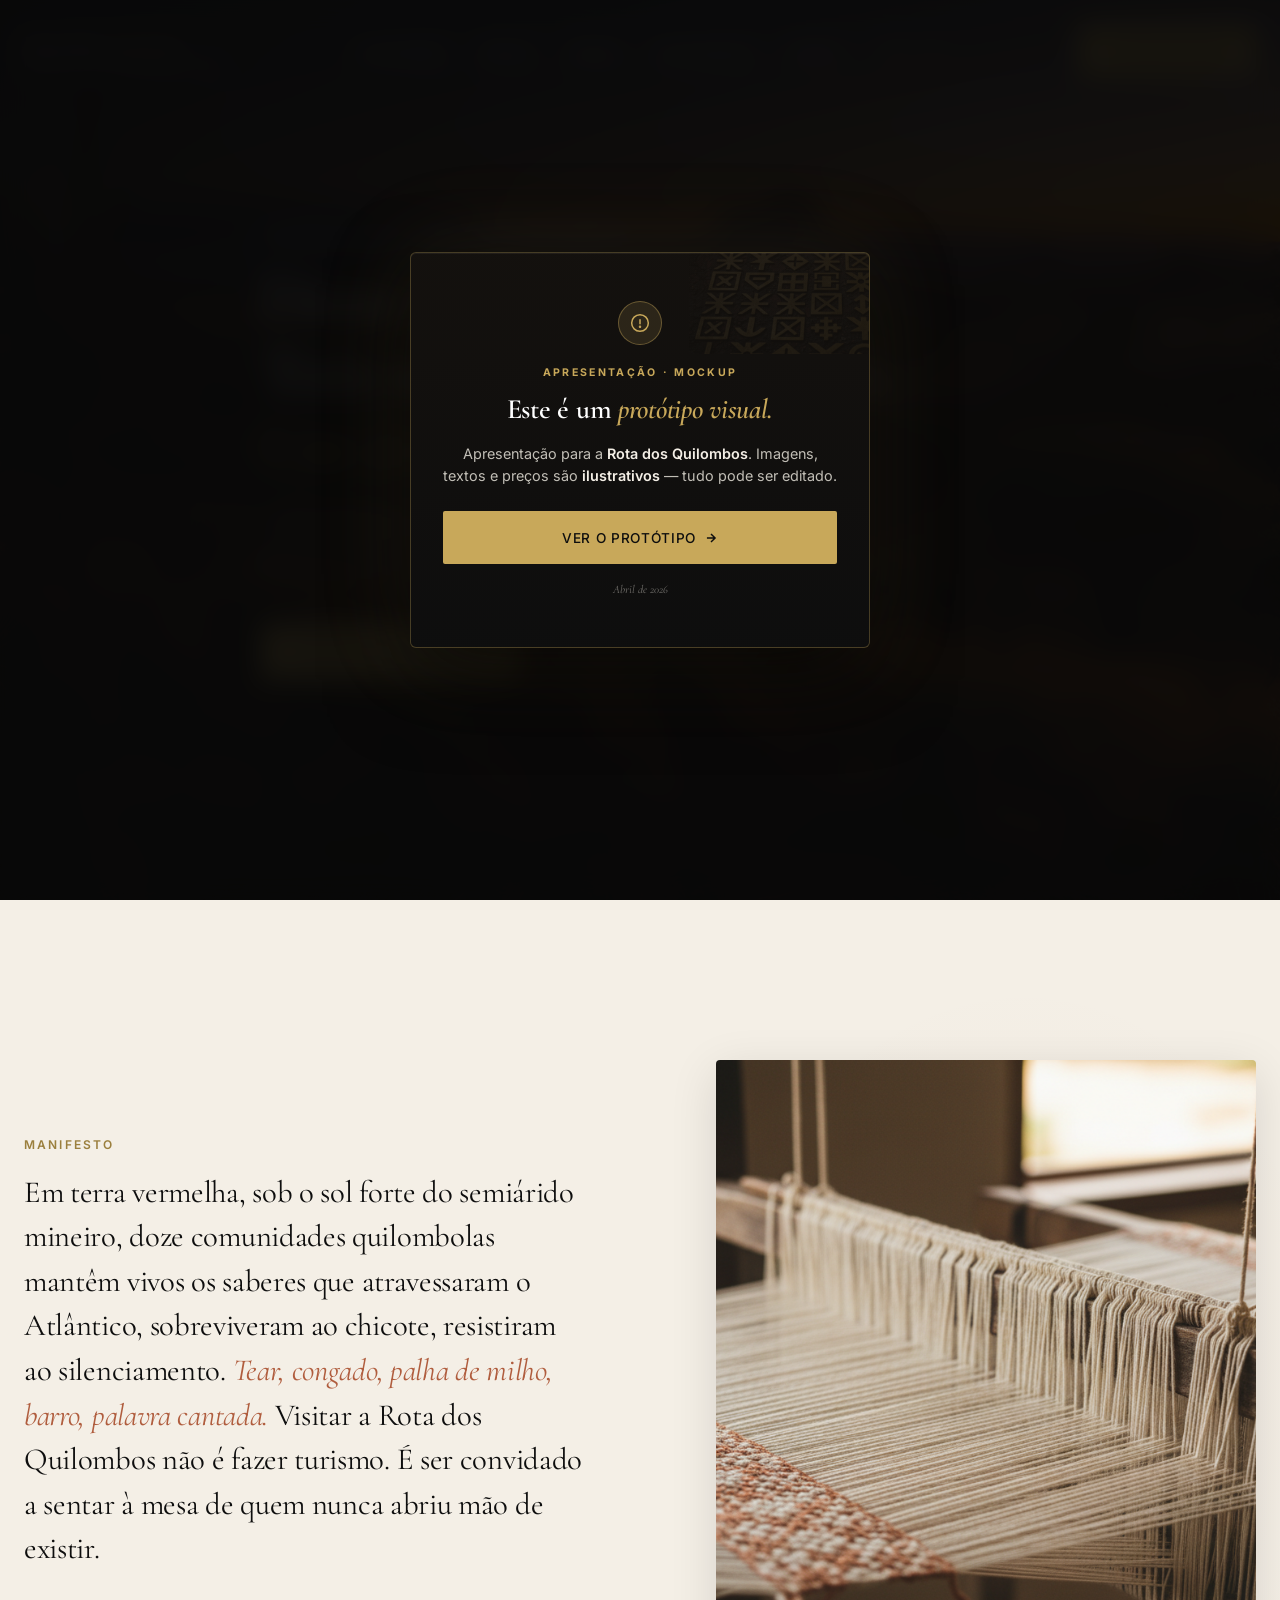
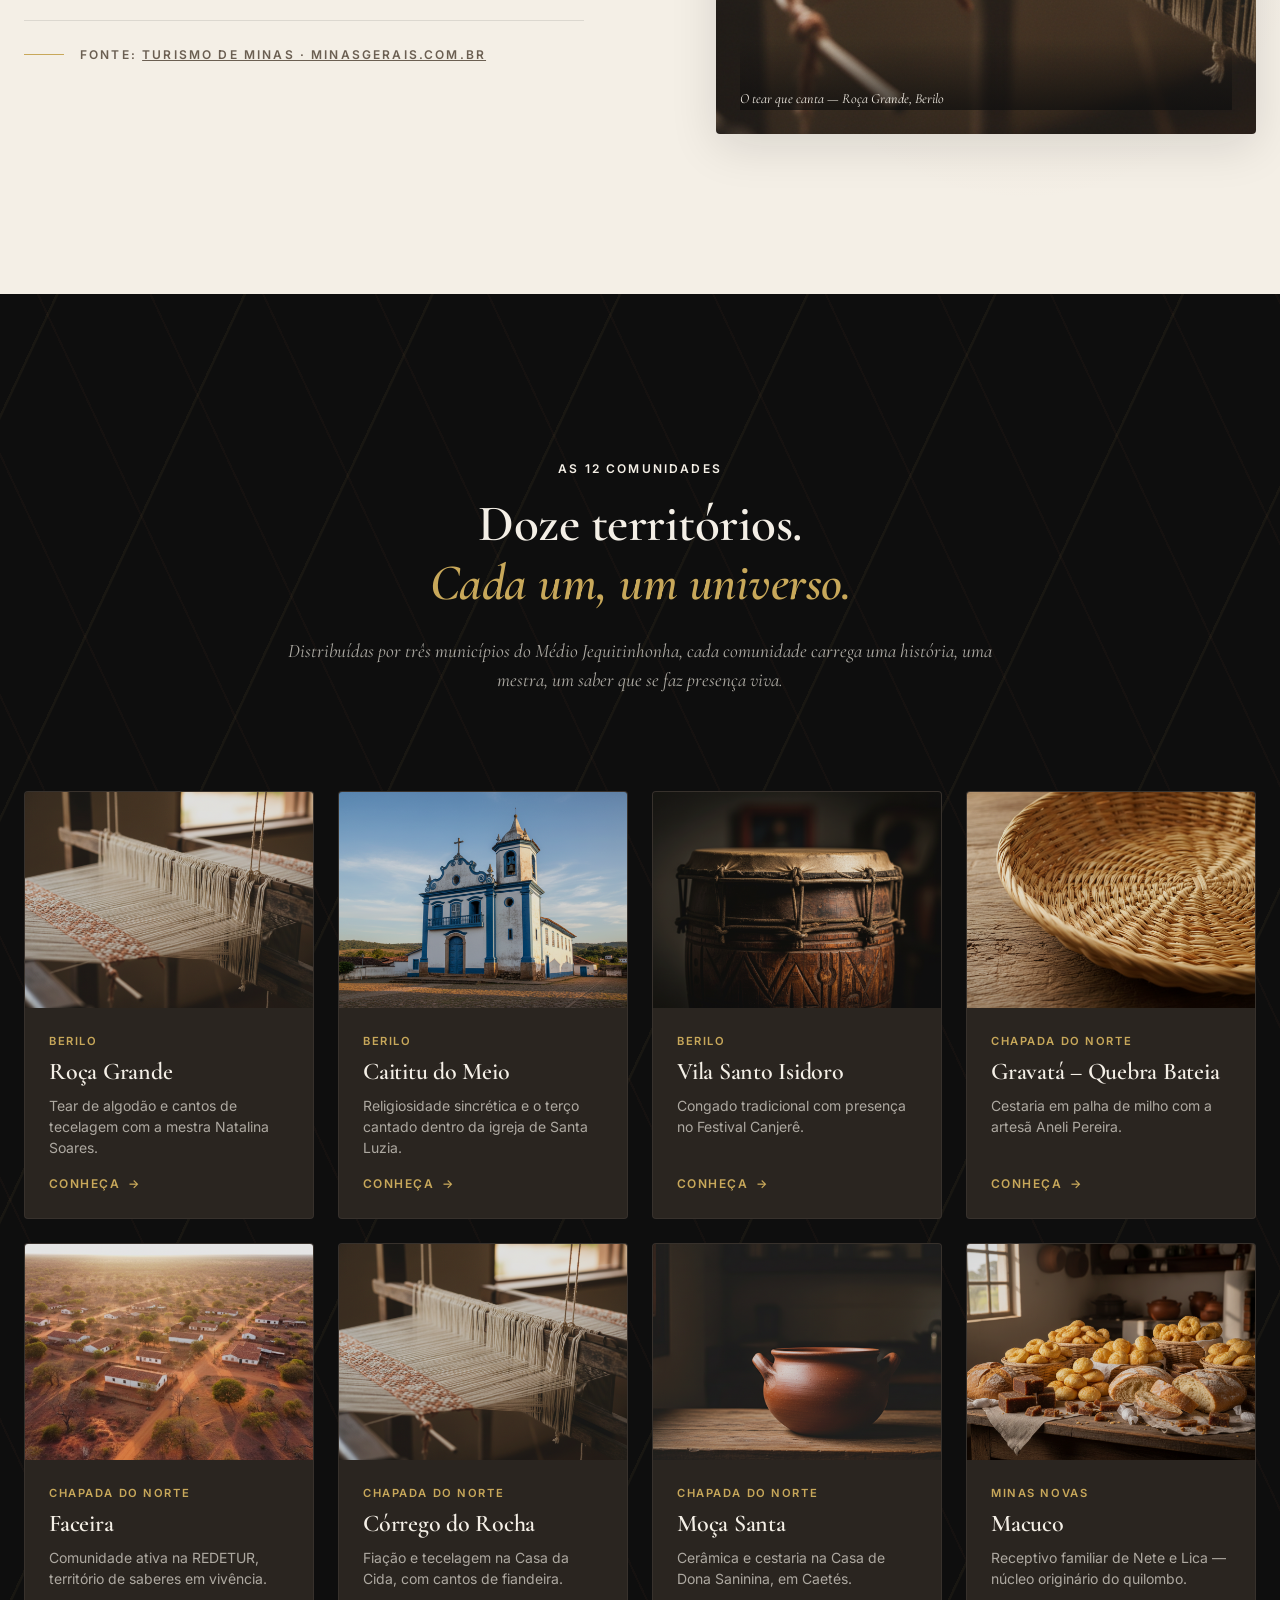
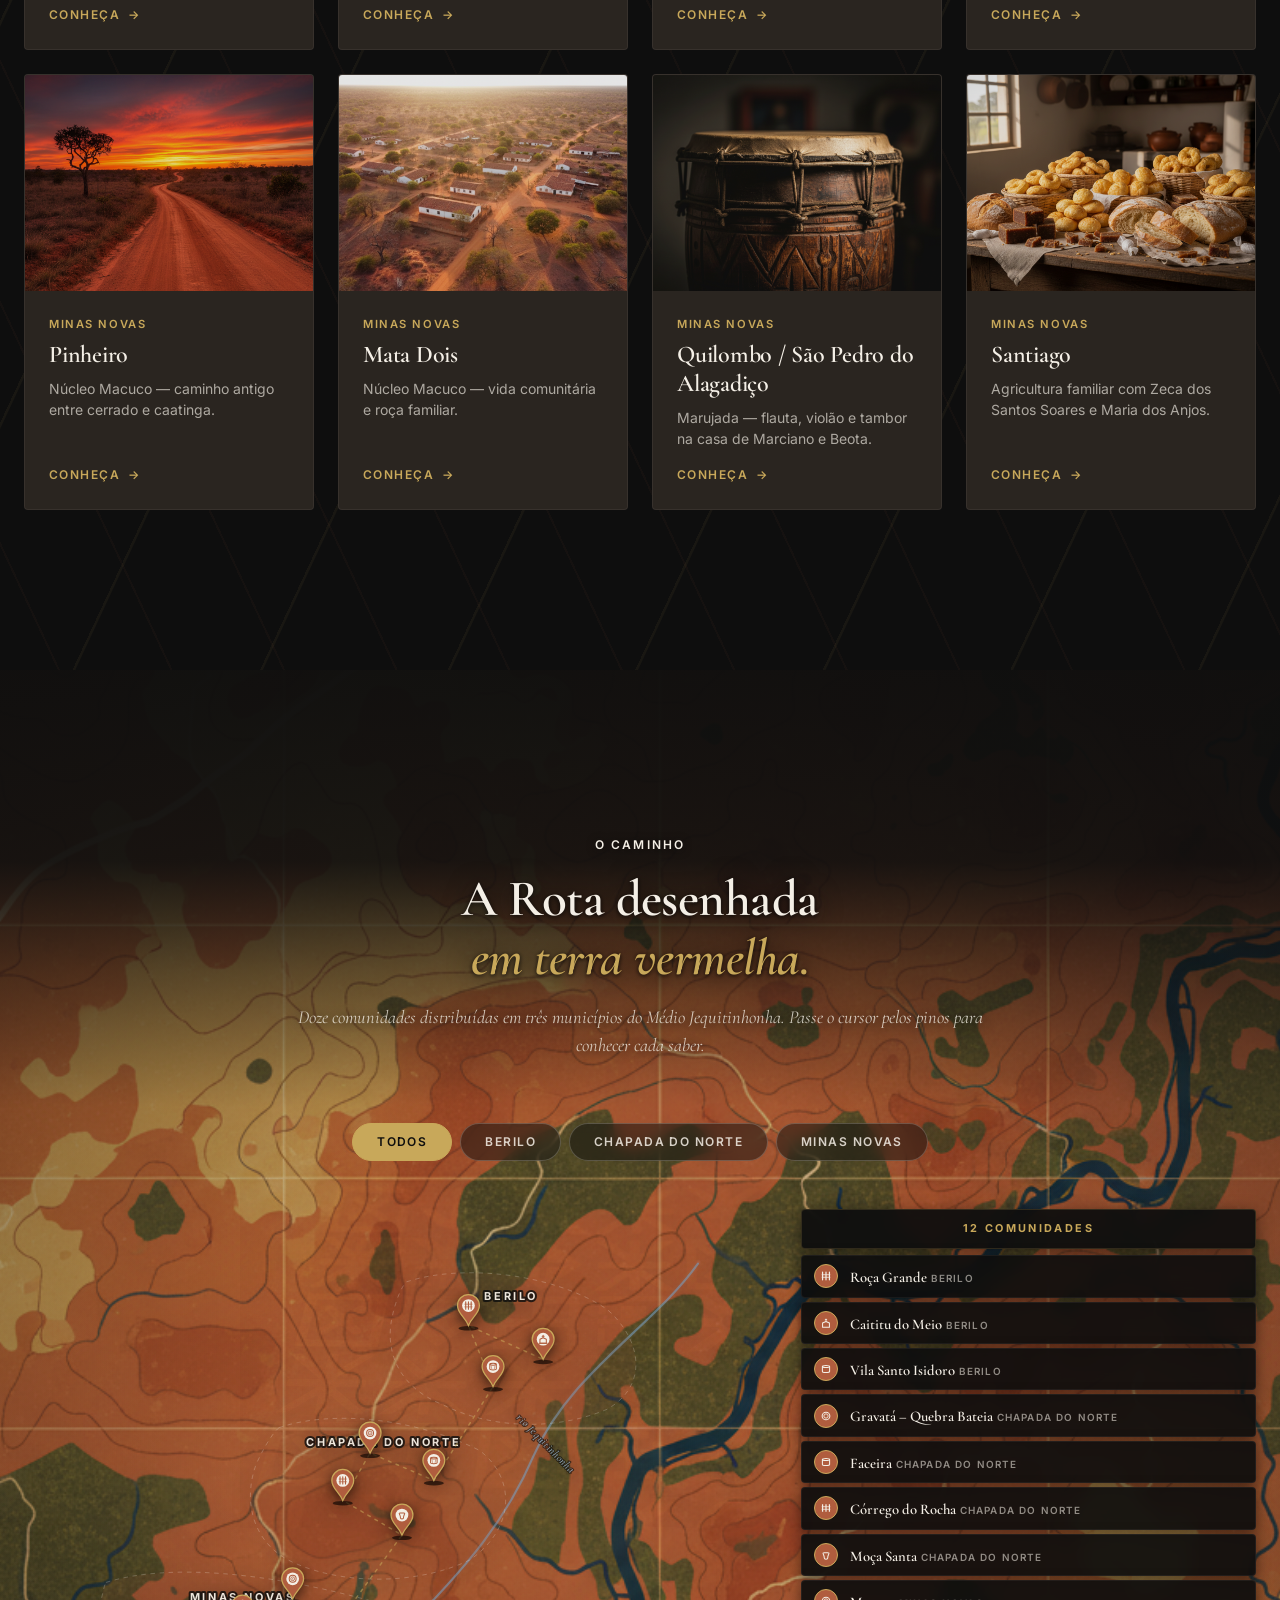
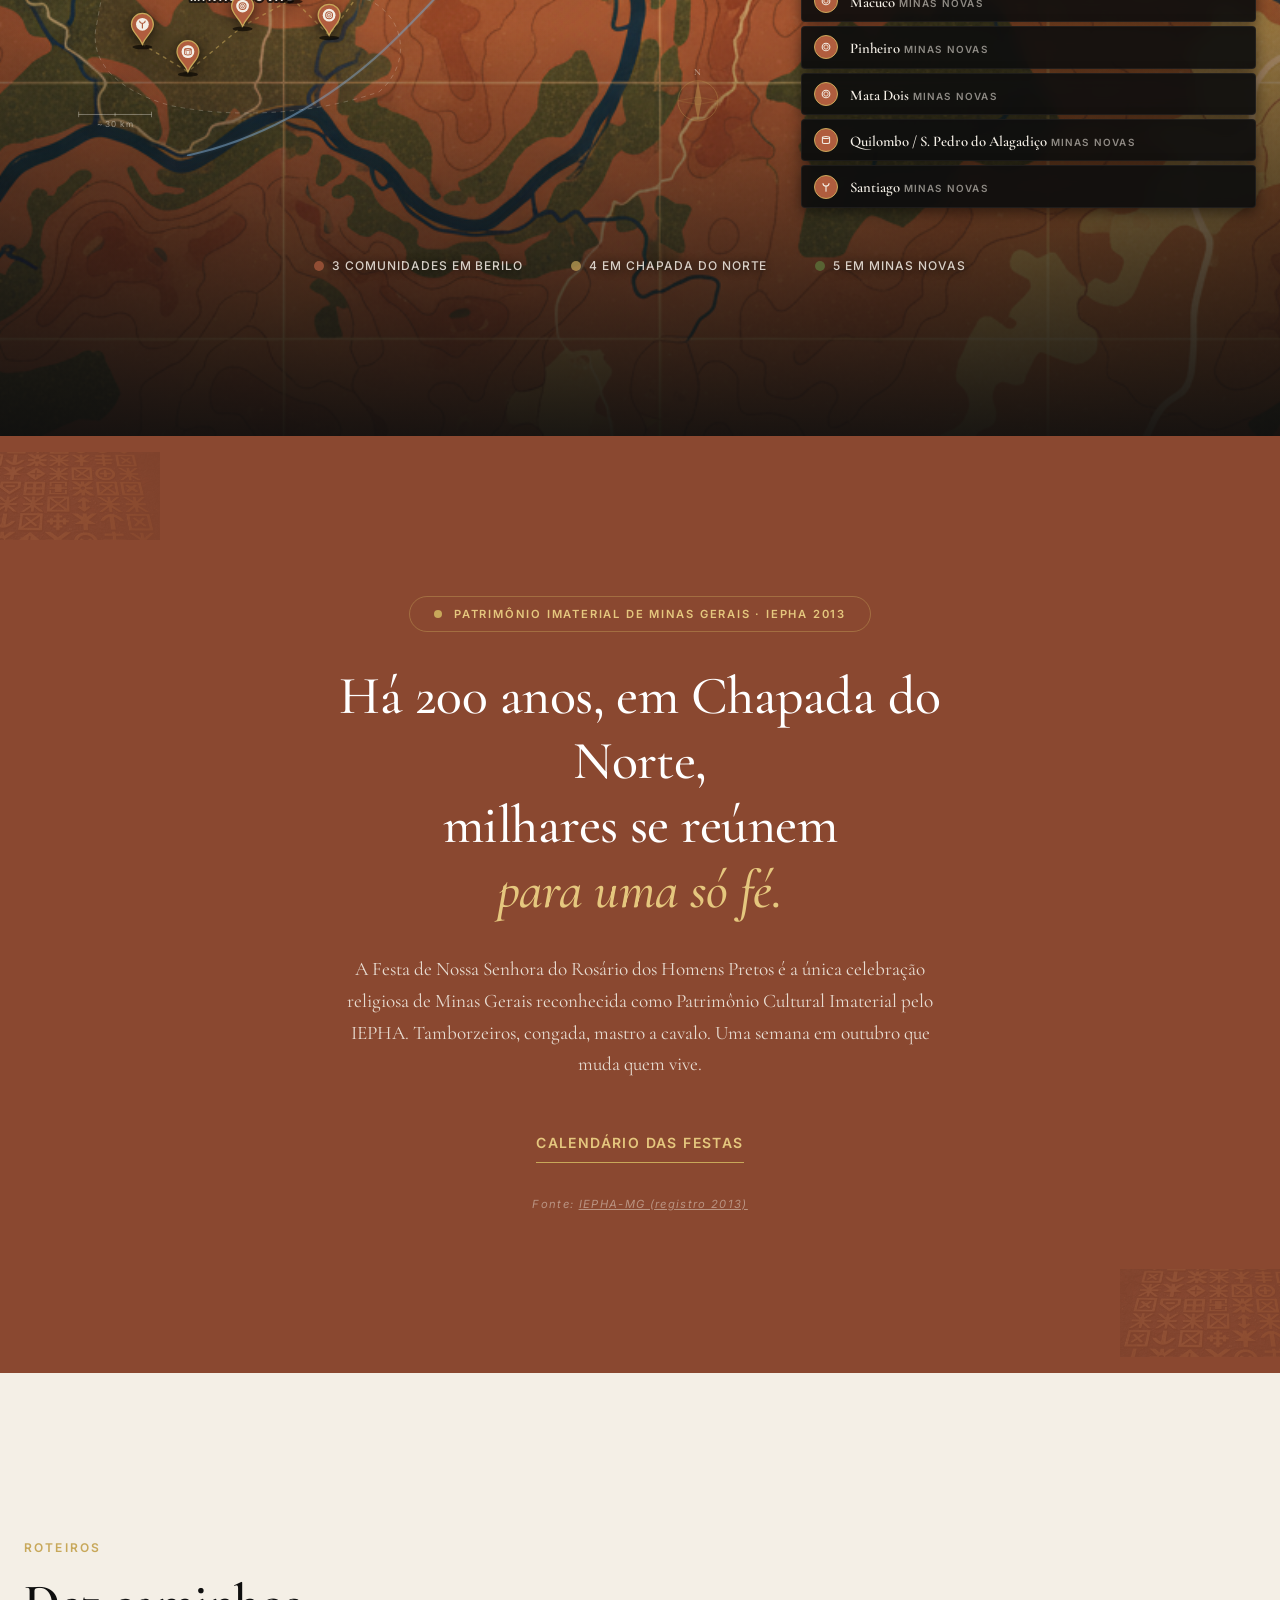
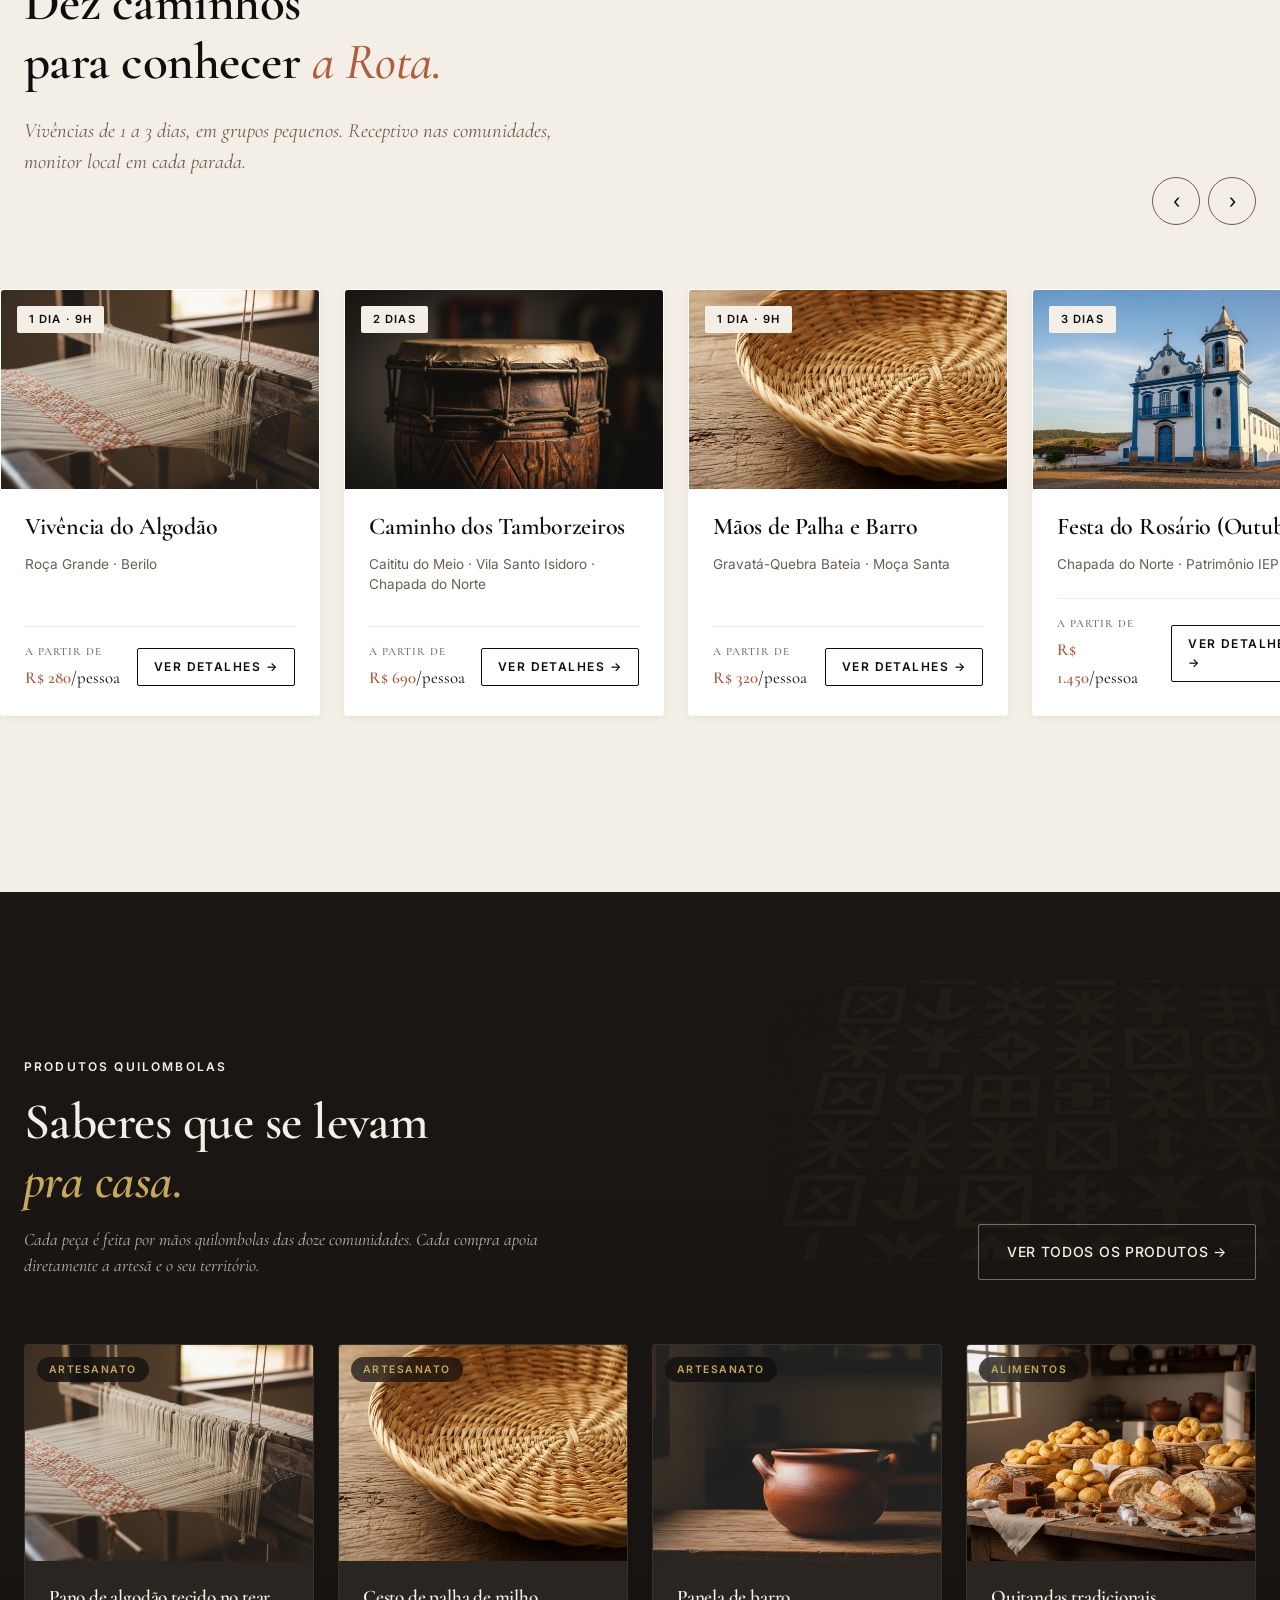
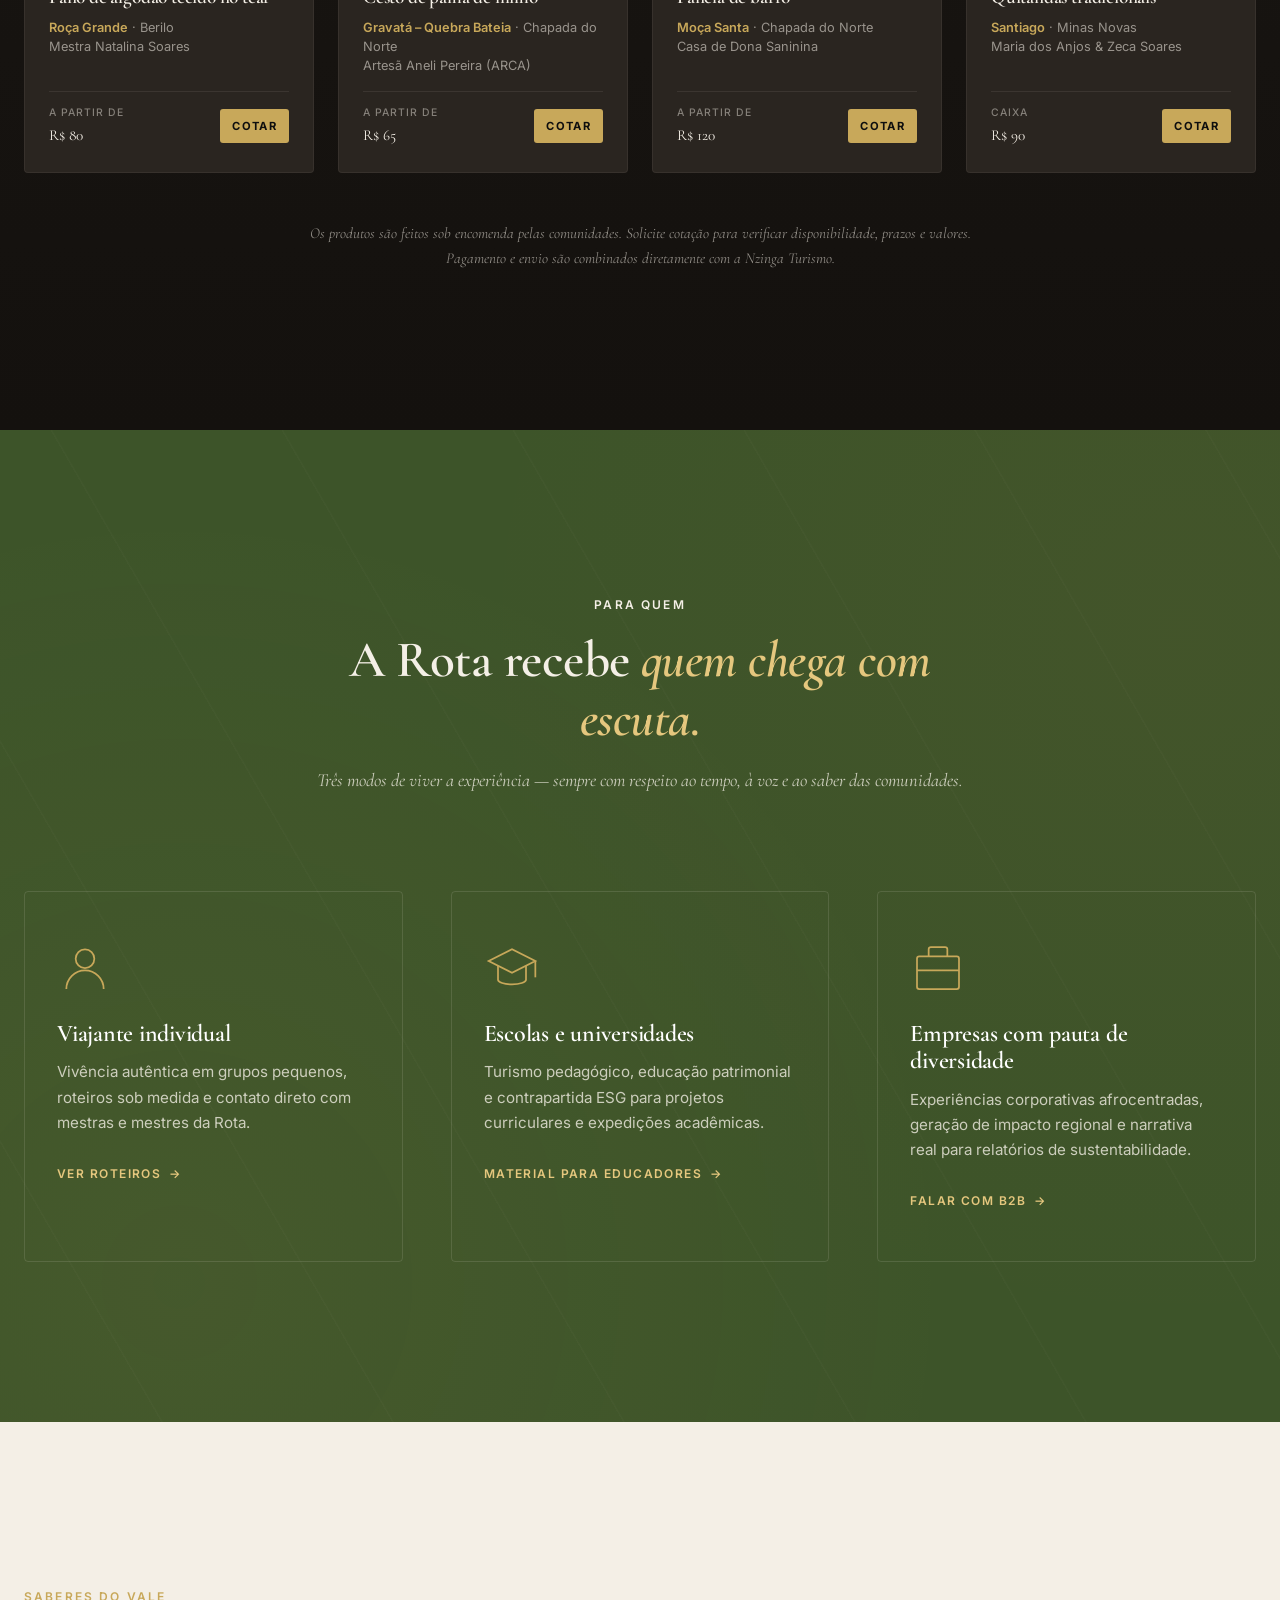
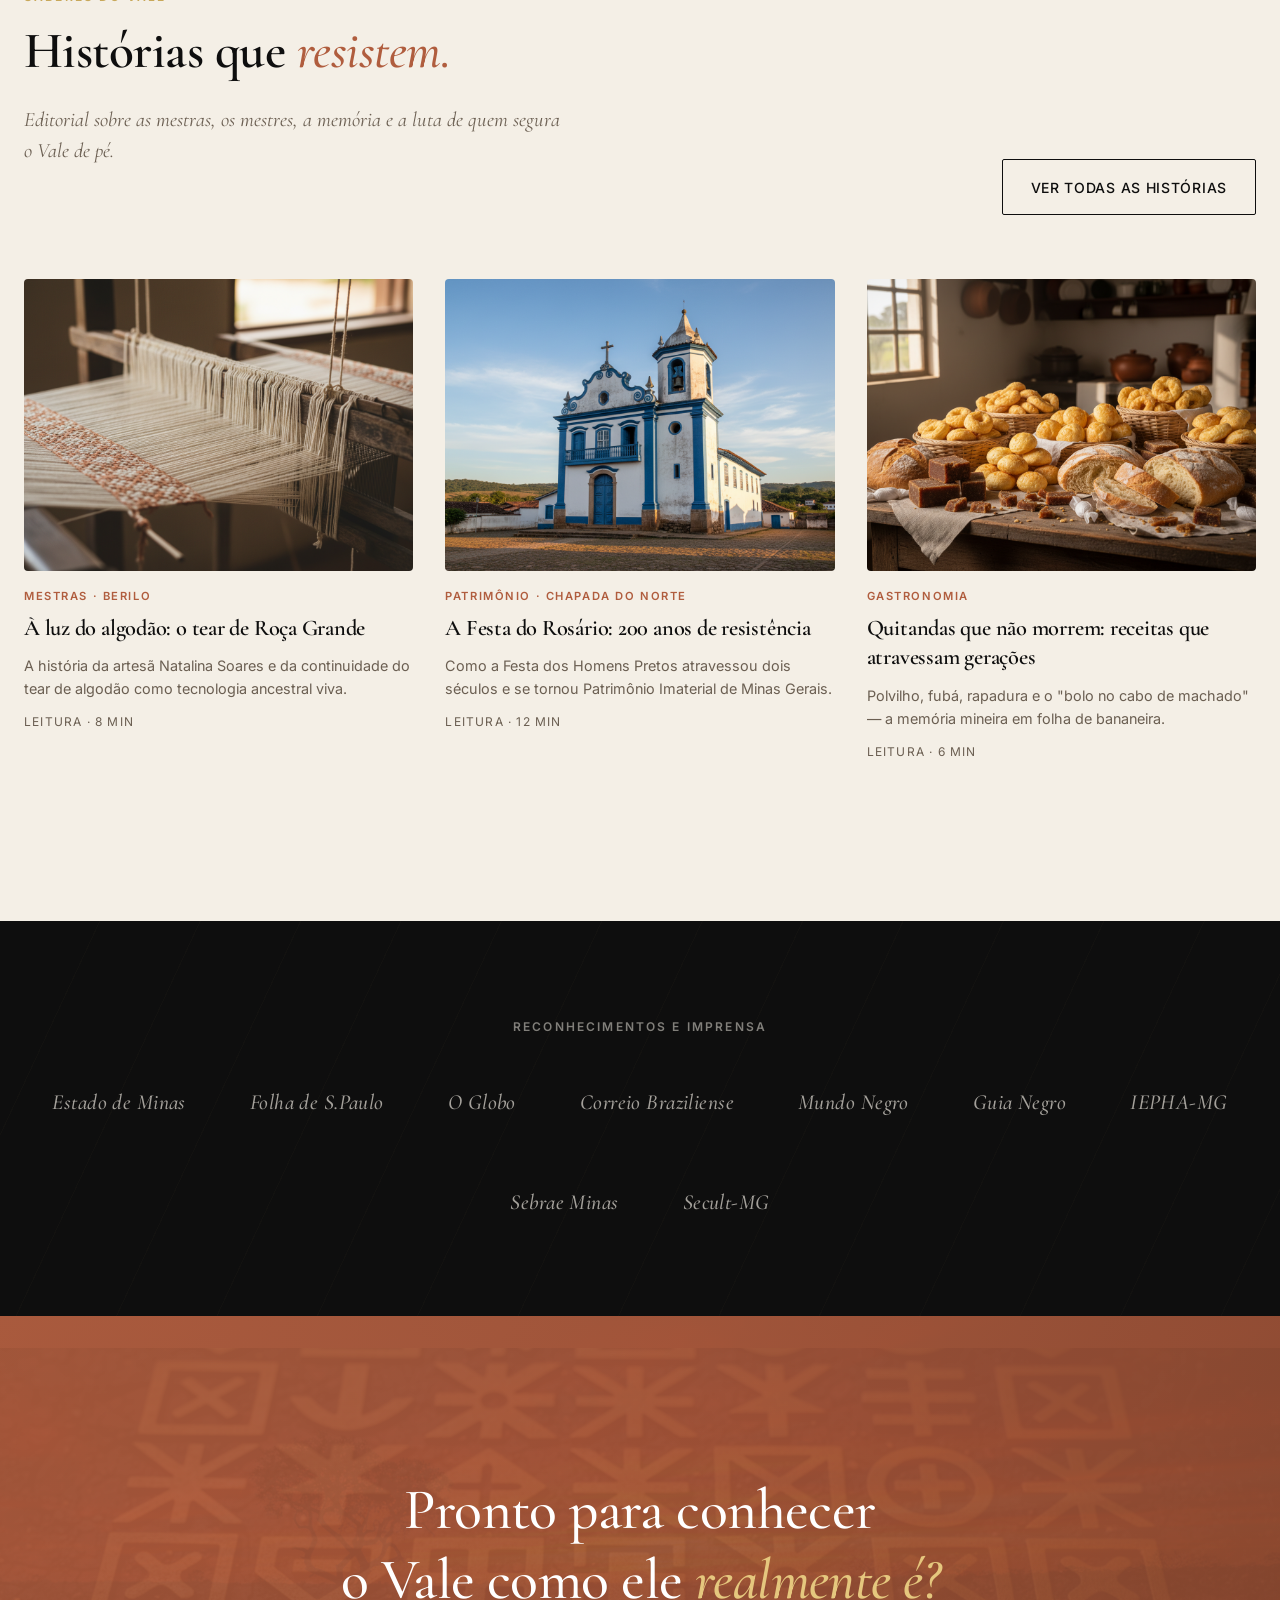
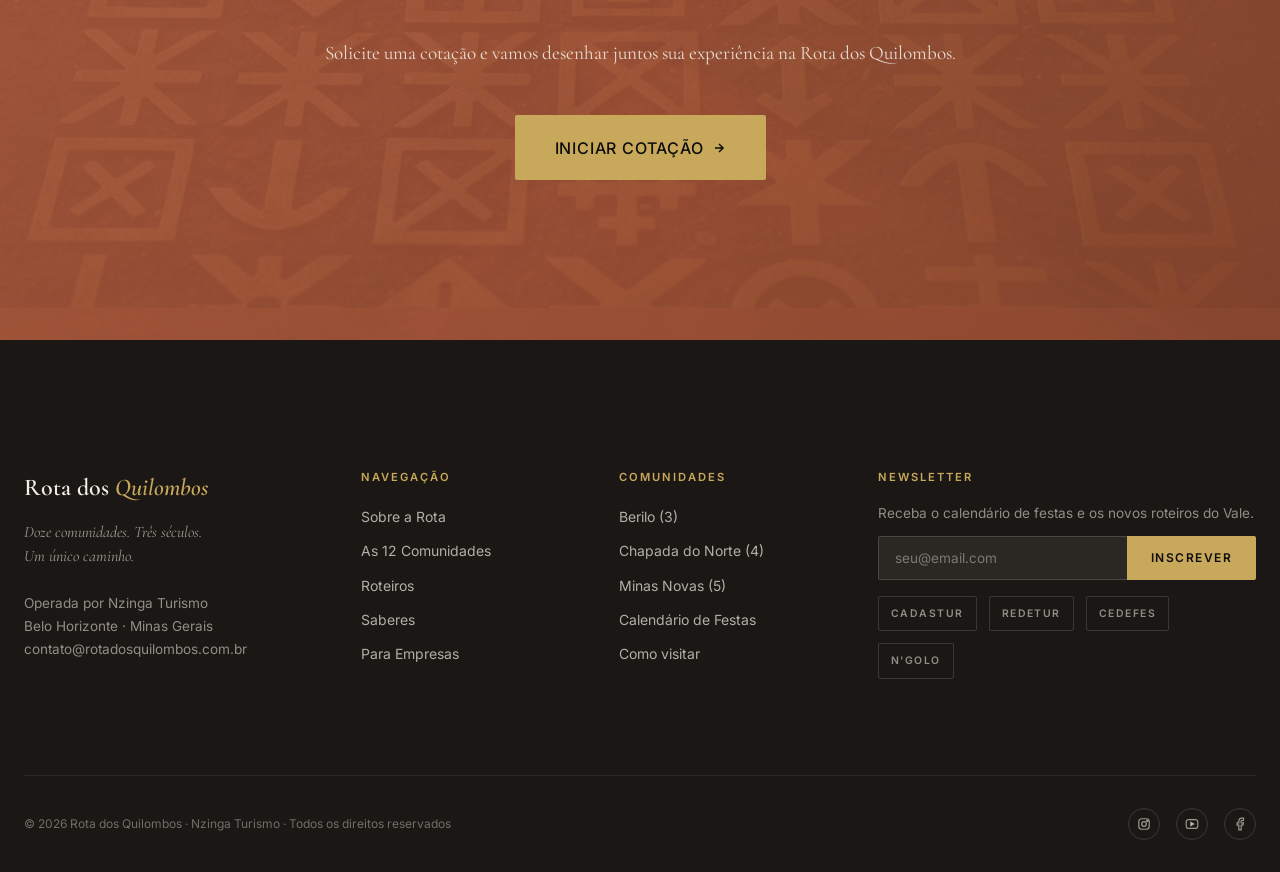
==== commit 394024d8: "feat: páginas dedicadas por roteiro substituem picker do modal - Novo data/roteiros.js com 10 roteir" ====
--- a/index.html
+++ b/index.html
@@ -63,7 +63,7 @@
       </nav>
 
       <div class="header__cta">
-        <a href="#cotacao" class="btn btn--gold" data-cotacao data-context="roteiro" data-eyebrow="Cotação" data-title="Solicitar <em>cotação</em>" data-subtitle="Conte um pouco sobre o que você procura. Respondemos em até 1 dia útil.">Cotar Roteiro</a>
+        <button type="button" class="btn btn--gold" data-cotacao data-context="roteiro" data-eyebrow="Cotação" data-title="Solicitar <em>cotação</em>" data-subtitle="Conte um pouco sobre o que você procura. Respondemos em até 1 dia útil.">Cotar Roteiro</button>
         <button class="menu-toggle" aria-label="Abrir menu">
           <span></span><span></span><span></span>
         </button>
@@ -685,7 +685,7 @@
                 <small>A partir de</small>
                 <strong>R$ 280</strong>/pessoa
               </div>
-              <button class="roteiro-card__cta" data-cotacao data-context="roteiro">Cotar</button>
+              <a href="roteiro.html?slug=vivencia-do-algodao" class="roteiro-card__cta">Ver detalhes →</a>
             </div>
           </div>
         </div>
@@ -703,7 +703,7 @@
                 <small>A partir de</small>
                 <strong>R$ 690</strong>/pessoa
               </div>
-              <button class="roteiro-card__cta" data-cotacao data-context="roteiro">Cotar</button>
+              <a href="roteiro.html?slug=caminho-dos-tamborzeiros" class="roteiro-card__cta">Ver detalhes →</a>
             </div>
           </div>
         </div>
@@ -721,7 +721,7 @@
                 <small>A partir de</small>
                 <strong>R$ 320</strong>/pessoa
               </div>
-              <button class="roteiro-card__cta" data-cotacao data-context="roteiro">Cotar</button>
+              <a href="roteiro.html?slug=maos-de-palha-e-barro" class="roteiro-card__cta">Ver detalhes →</a>
             </div>
           </div>
         </div>
@@ -739,7 +739,7 @@
                 <small>A partir de</small>
                 <strong>R$ 1.450</strong>/pessoa
               </div>
-              <button class="roteiro-card__cta" data-cotacao data-context="roteiro">Cotar</button>
+              <a href="roteiro.html?slug=festa-do-rosario" class="roteiro-card__cta">Ver detalhes →</a>
             </div>
           </div>
         </div>
@@ -757,7 +757,7 @@
                 <small>A partir de</small>
                 <strong>R$ 720</strong>/pessoa
               </div>
-              <button class="roteiro-card__cta" data-cotacao data-context="roteiro">Cotar</button>
+              <a href="roteiro.html?slug=berilo-ancestral" class="roteiro-card__cta">Ver detalhes →</a>
             </div>
           </div>
         </div>
@@ -775,7 +775,7 @@
                 <small>A partir de</small>
                 <strong>R$ 260</strong>/pessoa
               </div>
-              <button class="roteiro-card__cta" data-cotacao data-context="roteiro">Cotar</button>
+              <a href="roteiro.html?slug=mesa-quilombola" class="roteiro-card__cta">Ver detalhes →</a>
             </div>
           </div>
         </div>
@@ -793,7 +793,7 @@
                 <small>A partir de</small>
                 <strong>R$ 680</strong>/pessoa
               </div>
-              <button class="roteiro-card__cta" data-cotacao data-context="roteiro">Cotar</button>
+              <a href="roteiro.html?slug=marujada-do-alagadico" class="roteiro-card__cta">Ver detalhes →</a>
             </div>
           </div>
         </div>
@@ -811,7 +811,7 @@
                 <small>A partir de</small>
                 <strong>R$ 690</strong>/pessoa
               </div>
-              <button class="roteiro-card__cta" data-cotacao data-context="roteiro">Cotar</button>
+              <a href="roteiro.html?slug=caminho-do-macuco" class="roteiro-card__cta">Ver detalhes →</a>
             </div>
           </div>
         </div>
@@ -829,7 +829,7 @@
                 <small>A partir de</small>
                 <strong>R$ 2.890</strong>/pessoa
               </div>
-              <button class="roteiro-card__cta" data-cotacao data-context="roteiro">Cotar</button>
+              <a href="roteiro.html?slug=rota-completa-do-vale" class="roteiro-card__cta">Ver detalhes →</a>
             </div>
           </div>
         </div>
@@ -847,7 +847,7 @@
                 <small>Sob consulta</small>
                 <strong>Grupos</strong>
               </div>
-              <button class="roteiro-card__cta" data-cotacao data-context="roteiro">Cotar</button>
+              <a href="roteiro.html?slug=imersao-pedagogica" class="roteiro-card__cta">Ver detalhes →</a>
             </div>
           </div>
         </div>
@@ -1193,6 +1193,7 @@
   </footer>
 
   <script src="data/comunidades.js"></script>
+  <script src="data/roteiros.js"></script>
   <script src="assets/js/main.js"></script>
 </body>
 </html>
--- a/assets/css/style.css
+++ b/assets/css/style.css
@@ -2976,6 +2976,47 @@
   gap: var(--space-4);
 }
 
+.modal__catalogo-banner {
+  background: linear-gradient(135deg, rgba(176, 93, 62, 0.08), rgba(200, 168, 90, 0.08));
+  border: 1px solid rgba(176, 93, 62, 0.18);
+  border-radius: 4px;
+  padding: var(--space-4) var(--space-5);
+  margin-bottom: var(--space-5);
+  display: flex;
+  align-items: center;
+  justify-content: space-between;
+  gap: var(--space-4);
+  flex-wrap: wrap;
+}
+
+.modal__catalogo-banner p {
+  font-family: var(--serif);
+  font-style: italic;
+  font-size: 0.92rem;
+  color: var(--cinza-tear);
+  margin: 0;
+  flex: 1;
+  line-height: 1.4;
+}
+
+.modal__catalogo-link {
+  font-size: 0.78rem;
+  font-weight: 700;
+  letter-spacing: 0.12em;
+  text-transform: uppercase;
+  color: var(--terracota);
+  padding: var(--space-2) var(--space-4);
+  border: 1px solid var(--terracota);
+  border-radius: 3px;
+  white-space: nowrap;
+  transition: all 240ms var(--ease-out);
+}
+
+.modal__catalogo-link:hover {
+  background: var(--terracota);
+  color: var(--branco-osso);
+}
+
 .modal__roteiros-section {
   margin-bottom: var(--space-6);
   padding-bottom: var(--space-5);
@@ -3133,6 +3174,228 @@
 }
 
 /* ============================================================
+   PÁGINA INDIVIDUAL DE ROTEIRO
+   ============================================================ */
+.roteiro-hero { min-height: 80vh; }
+
+.roteiro-destaque {
+  display: inline-block;
+  background: var(--dourado-fosco);
+  color: var(--preto-profundo);
+  padding: 6px 14px;
+  border-radius: 100px;
+  font-size: 0.7rem;
+  font-weight: 700;
+  letter-spacing: 0.16em;
+  text-transform: uppercase;
+  margin-bottom: var(--space-4);
+}
+
+.roteiro-resumo {
+  margin-top: -80px;
+  position: relative;
+  z-index: 2;
+  padding-top: 0;
+}
+
+.resumo-grid {
+  display: grid;
+  grid-template-columns: 1.4fr 1fr;
+  gap: var(--space-8);
+  align-items: start;
+}
+
+.resumo-bloco {
+  background: var(--branco-puro);
+  border: 1px solid rgba(14, 14, 14, 0.06);
+  border-radius: 6px;
+  padding: var(--space-6);
+  display: grid;
+  grid-template-columns: 1fr 1fr;
+  gap: var(--space-5) var(--space-6);
+  box-shadow: 0 12px 32px rgba(14, 14, 14, 0.08);
+}
+
+.resumo-meta {
+  border-bottom: 1px solid rgba(14, 14, 14, 0.06);
+  padding-bottom: var(--space-3);
+}
+
+.resumo-meta:nth-last-child(-n+2) { border-bottom: none; padding-bottom: 0; }
+
+.resumo-meta__label {
+  display: block;
+  font-size: 0.65rem;
+  font-weight: 700;
+  letter-spacing: 0.18em;
+  text-transform: uppercase;
+  color: var(--terracota);
+  margin-bottom: 4px;
+}
+
+.resumo-meta__value {
+  font-family: var(--serif);
+  font-size: 1.05rem;
+  color: var(--preto-profundo);
+  line-height: 1.3;
+  font-weight: 500;
+}
+
+.resumo-cta {
+  background: linear-gradient(180deg, var(--cinza-tear), var(--preto-profundo));
+  color: var(--branco-osso);
+  border-radius: 6px;
+  padding: var(--space-7);
+  position: sticky;
+  top: 100px;
+  text-align: center;
+  border: 1px solid rgba(200, 168, 90, 0.25);
+  box-shadow: 0 16px 48px rgba(14, 14, 14, 0.18), 0 0 60px rgba(200, 168, 90, 0.08);
+}
+
+.resumo-cta__label {
+  display: block;
+  font-size: 0.7rem;
+  font-weight: 700;
+  letter-spacing: 0.18em;
+  text-transform: uppercase;
+  color: var(--dourado-fosco);
+  margin-bottom: var(--space-3);
+}
+
+.resumo-cta__price {
+  display: block;
+  font-family: var(--serif);
+  font-size: clamp(1.4rem, 2vw, 1.8rem);
+  font-weight: 600;
+  color: var(--branco-puro);
+  margin-bottom: var(--space-2);
+  line-height: 1.2;
+}
+
+.resumo-cta__note {
+  font-size: 0.78rem;
+  color: rgba(244, 239, 230, 0.55);
+  margin-bottom: var(--space-5);
+  font-style: italic;
+}
+
+.resumo-cta .btn {
+  width: 100%;
+  margin-bottom: var(--space-3);
+}
+
+.resumo-cta__whats {
+  display: inline-block;
+  font-size: 0.78rem;
+  color: rgba(244, 239, 230, 0.7);
+  border-bottom: 1px dotted rgba(244, 239, 230, 0.4);
+  padding-bottom: 2px;
+  transition: all 240ms var(--ease-out);
+}
+
+.resumo-cta__whats:hover {
+  color: var(--dourado-fosco);
+  border-color: var(--dourado-fosco);
+}
+
+.roteiro-chips {
+  margin-top: var(--space-8);
+  padding: var(--space-5);
+  background: rgba(176, 93, 62, 0.06);
+  border-left: 3px solid var(--terracota);
+  border-radius: 0 4px 4px 0;
+}
+
+.roteiro-chips__label {
+  display: block;
+  font-size: 0.7rem;
+  font-weight: 700;
+  letter-spacing: 0.18em;
+  text-transform: uppercase;
+  color: var(--terracota);
+  margin-bottom: var(--space-3);
+}
+
+.roteiro-chips__list {
+  display: flex;
+  gap: 6px;
+  flex-wrap: wrap;
+}
+
+.roteiro-chip {
+  background: var(--branco-puro);
+  border: 1px solid rgba(176, 93, 62, 0.3);
+  padding: 5px 12px;
+  border-radius: 100px;
+  font-size: 0.78rem;
+  color: var(--cinza-tear);
+  font-weight: 500;
+}
+
+.inclui-grid {
+  display: grid;
+  grid-template-columns: 1fr 1fr;
+  gap: var(--space-10);
+}
+
+.check-list, .x-list {
+  display: flex;
+  flex-direction: column;
+  gap: var(--space-3);
+}
+
+.check-list li, .x-list li {
+  position: relative;
+  padding: var(--space-2) 0 var(--space-2) 32px;
+  font-size: 0.95rem;
+  line-height: 1.55;
+  color: var(--cinza-tear);
+}
+
+.check-list li::before {
+  content: "✓";
+  position: absolute;
+  left: 0;
+  top: 6px;
+  width: 22px;
+  height: 22px;
+  border-radius: 50%;
+  background: var(--verde-folha);
+  color: var(--branco-osso);
+  display: flex;
+  align-items: center;
+  justify-content: center;
+  font-size: 0.75rem;
+  font-weight: 700;
+}
+
+.x-list li::before {
+  content: "—";
+  position: absolute;
+  left: 0;
+  top: 6px;
+  width: 22px;
+  height: 22px;
+  border-radius: 50%;
+  background: rgba(176, 93, 62, 0.15);
+  color: var(--terracota);
+  display: flex;
+  align-items: center;
+  justify-content: center;
+  font-size: 0.9rem;
+  font-weight: 700;
+}
+
+@media (max-width: 1023px) {
+  .resumo-grid { grid-template-columns: 1fr; }
+  .resumo-bloco { grid-template-columns: 1fr; }
+  .inclui-grid { grid-template-columns: 1fr; gap: var(--space-8); }
+  .resumo-cta { position: static; }
+  .roteiro-resumo { margin-top: -40px; }
+}
+
+/* ============================================================
    PRODUTOS DA COMUNIDADE (página de comunidade)
    ============================================================ */
 .produtos-comunidade-section {
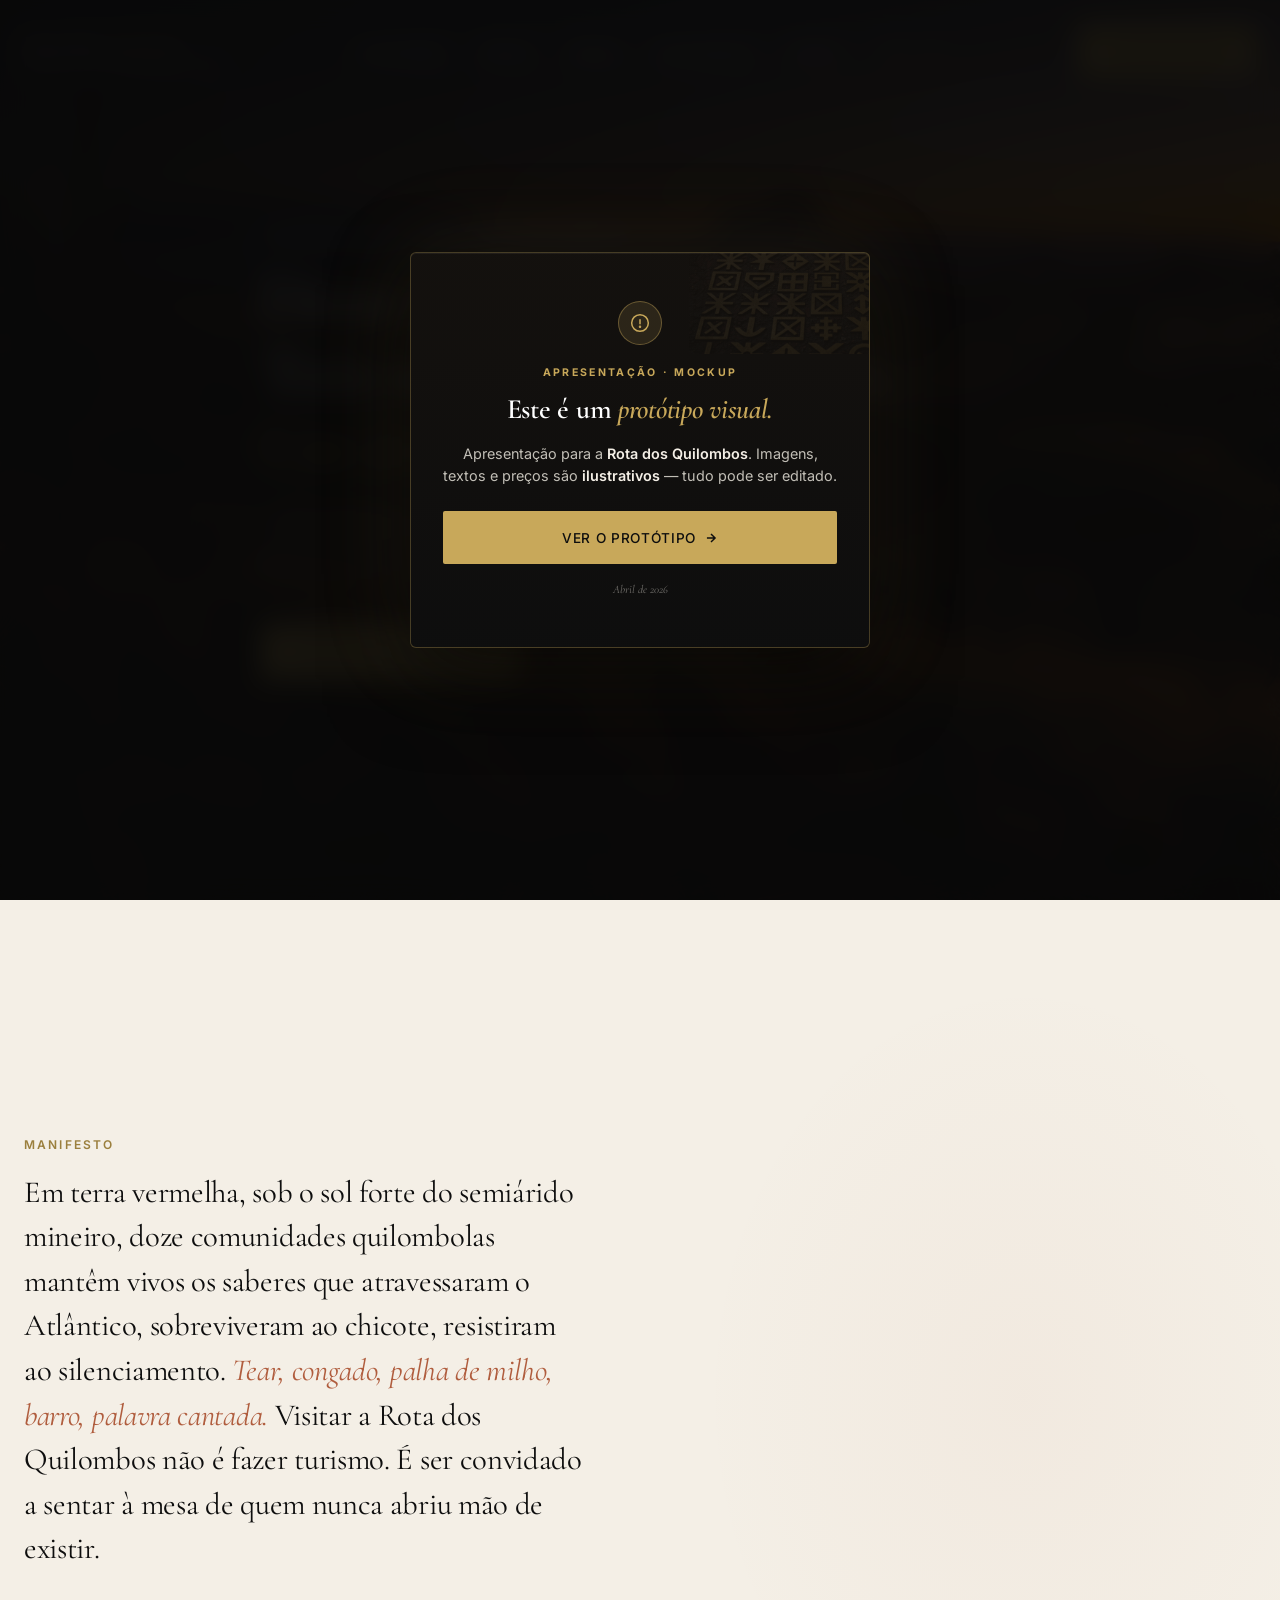
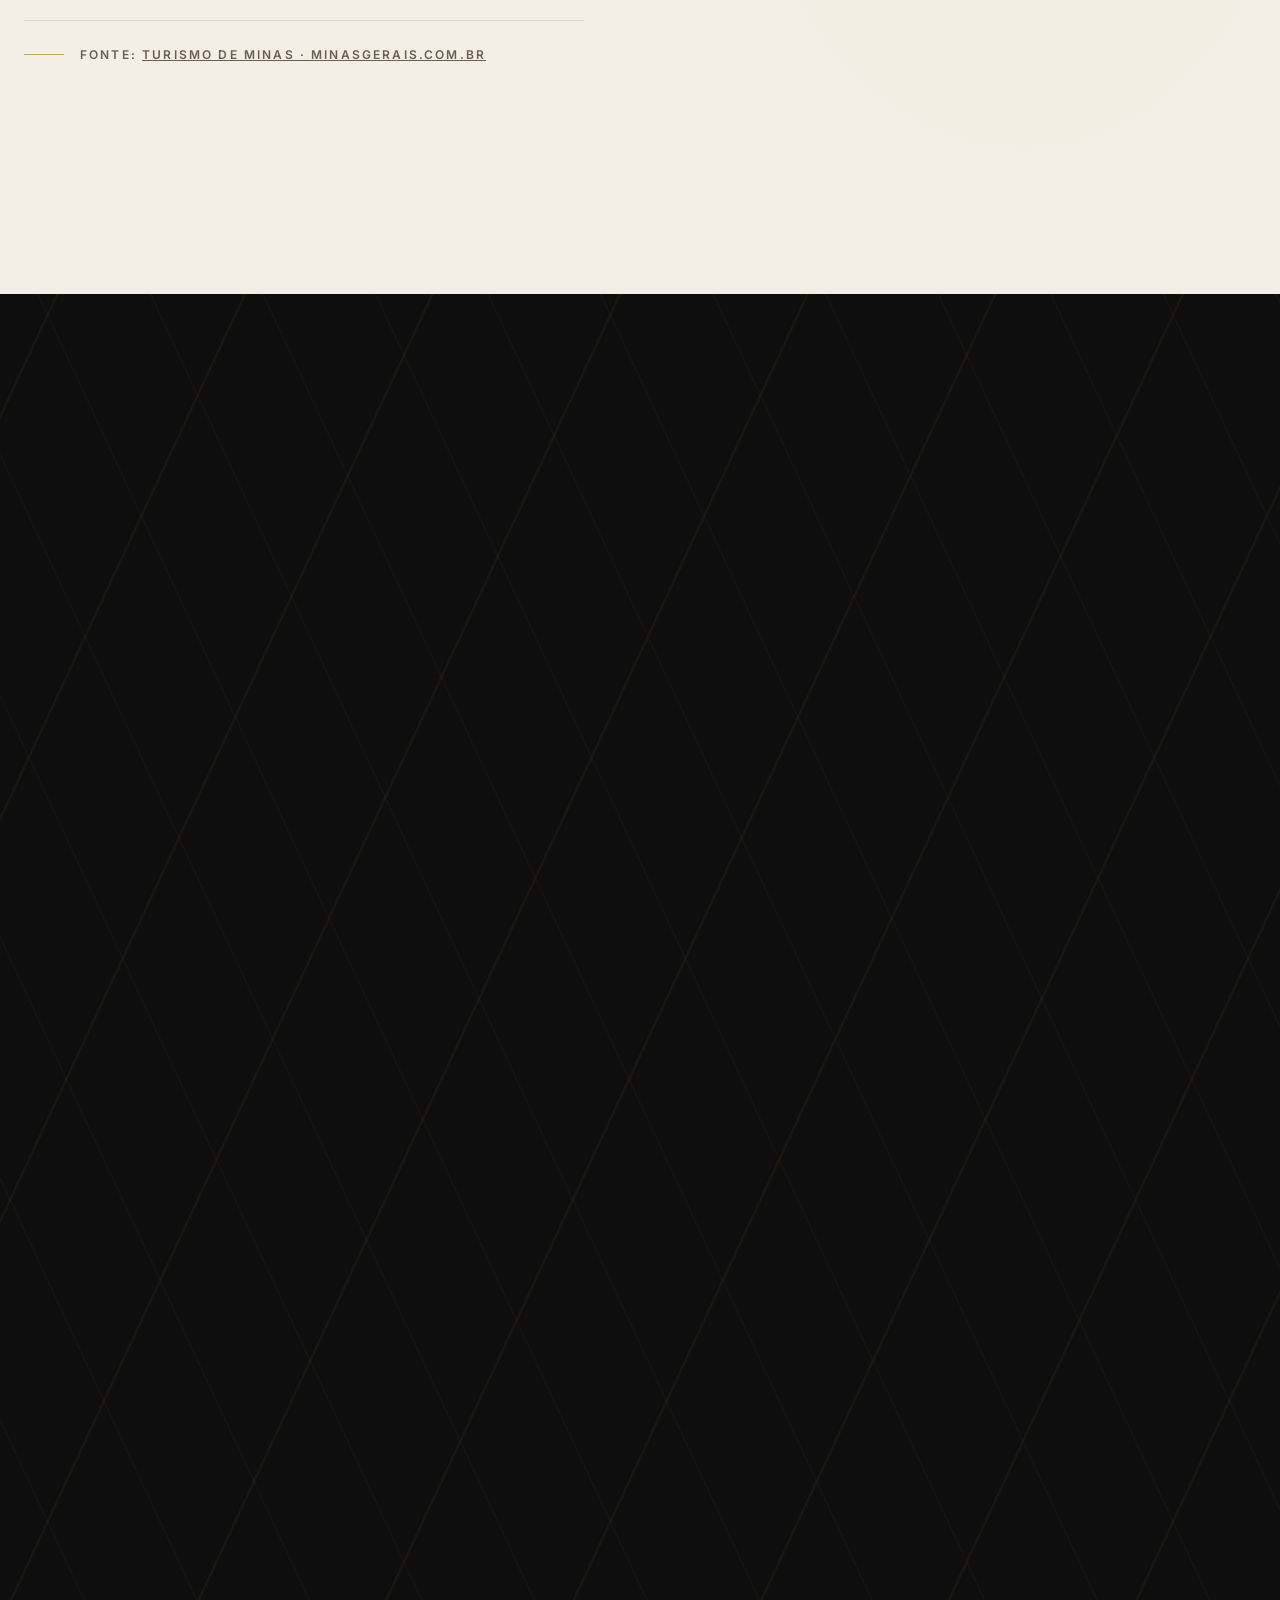
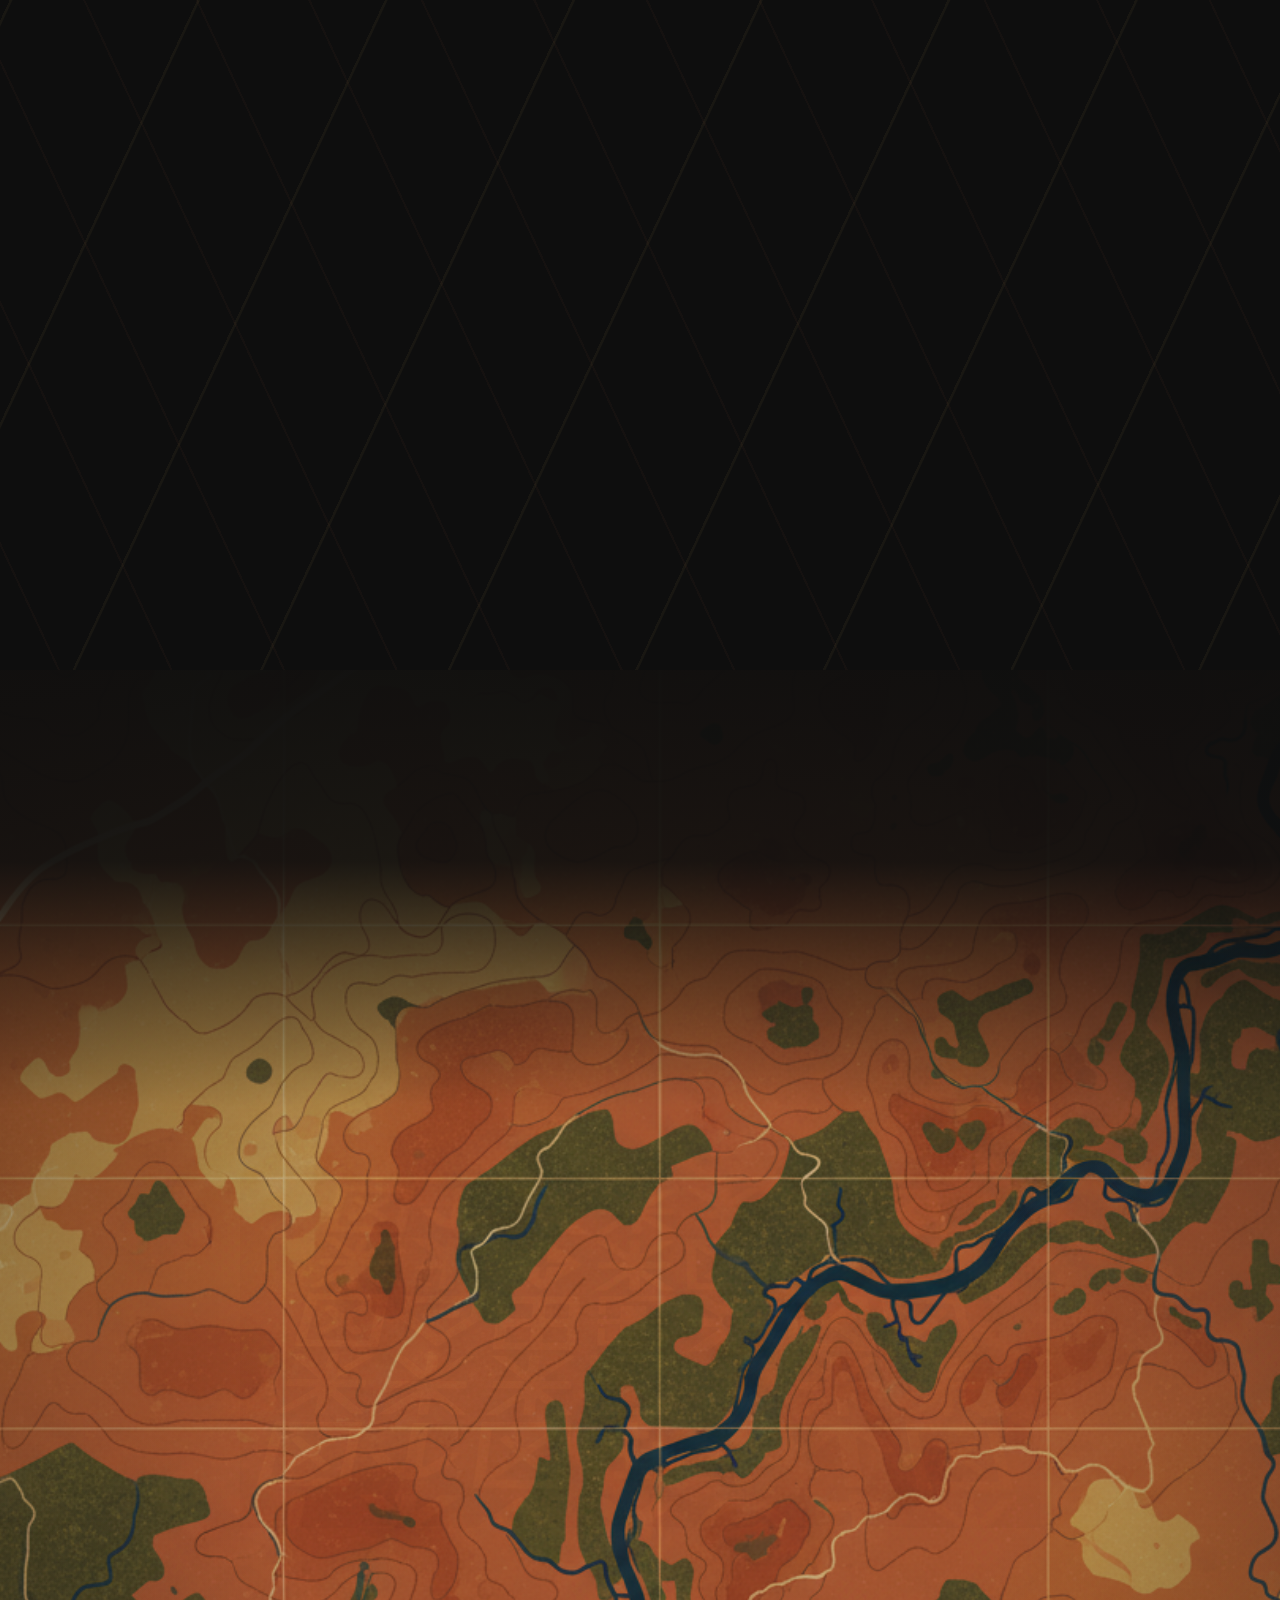
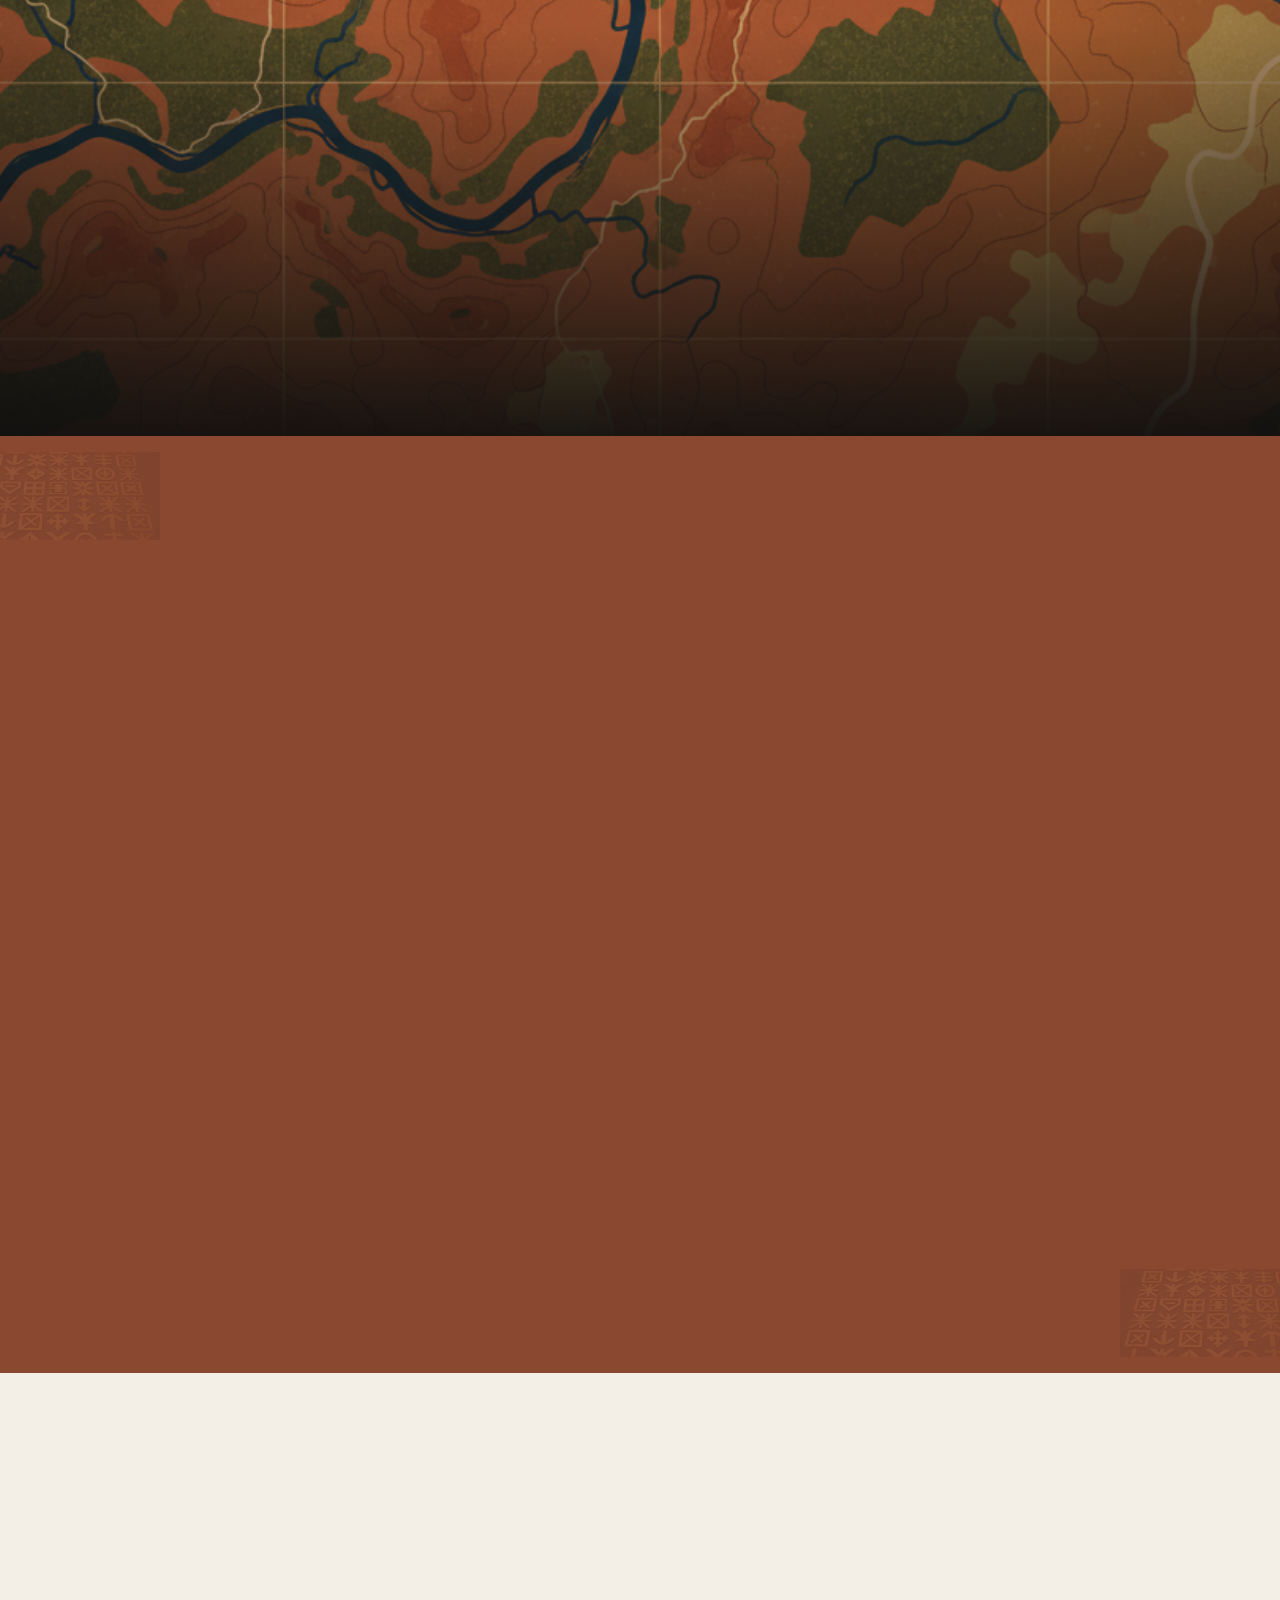
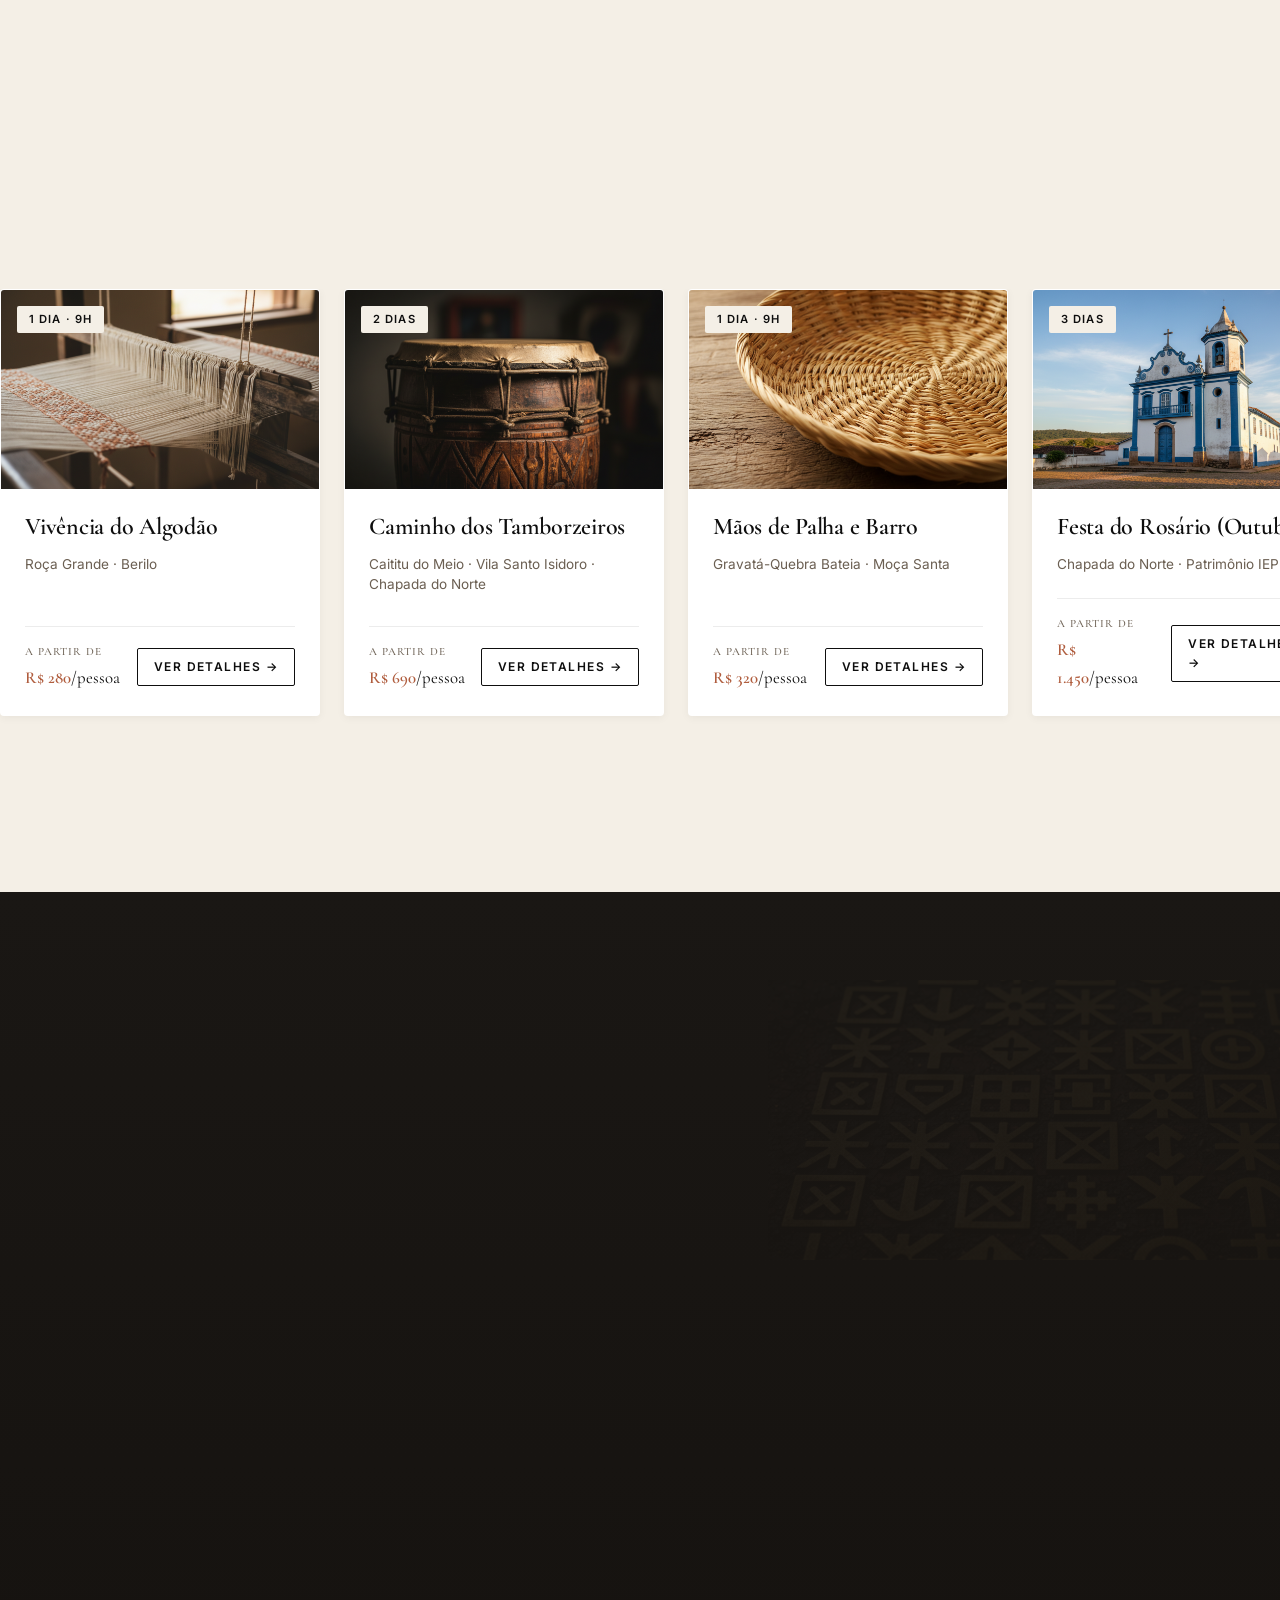
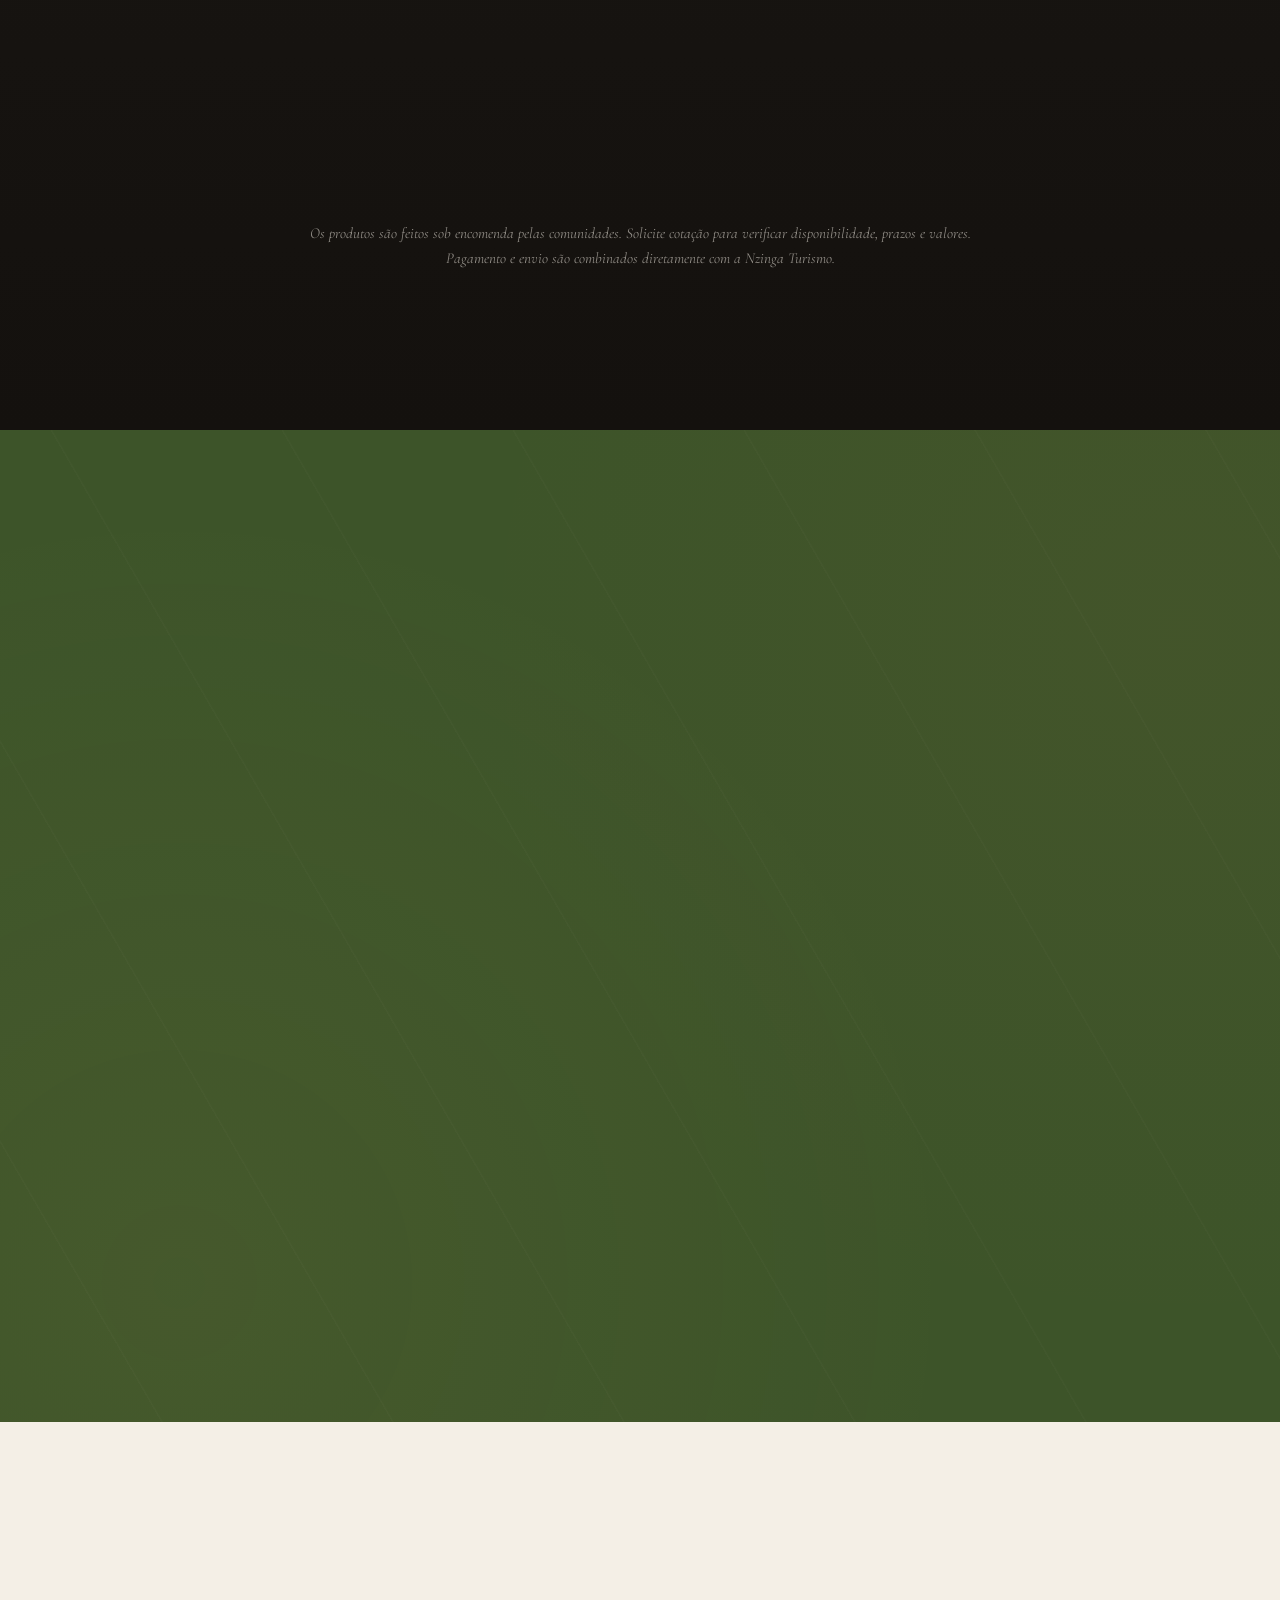
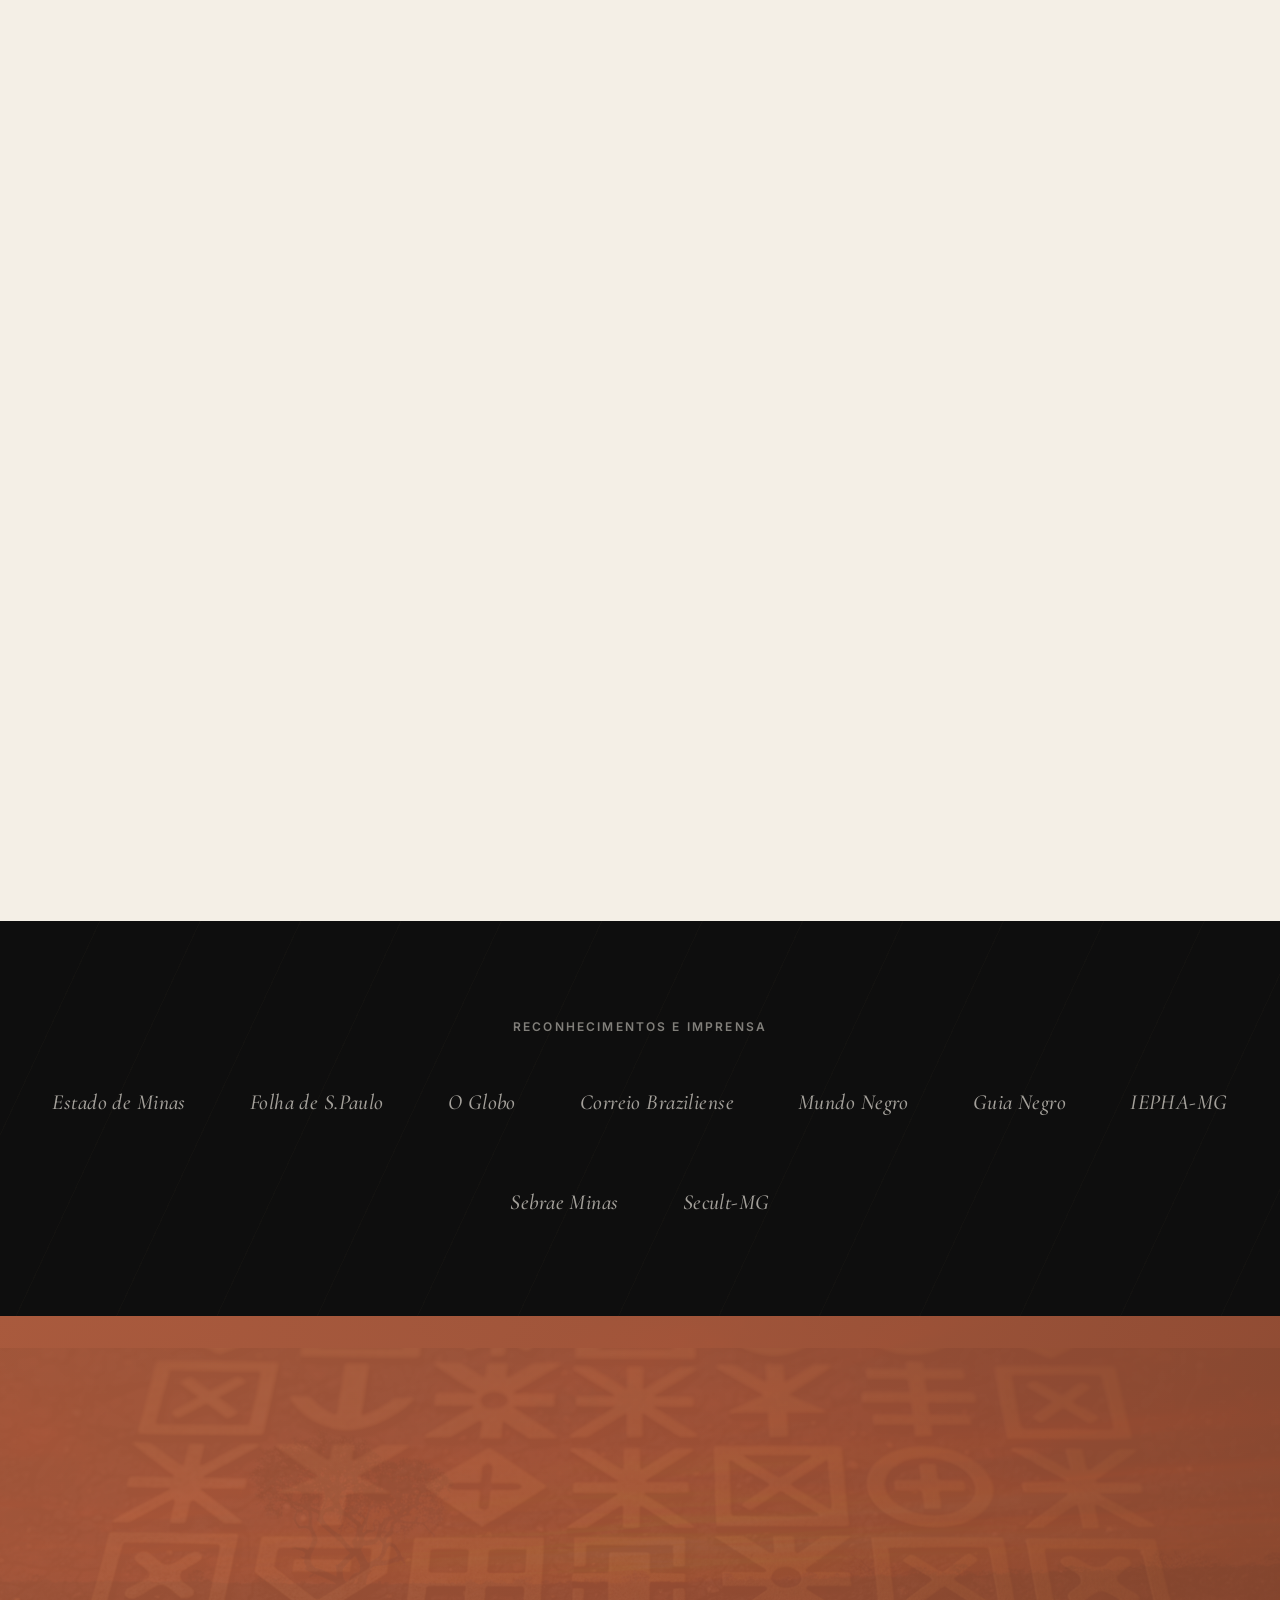
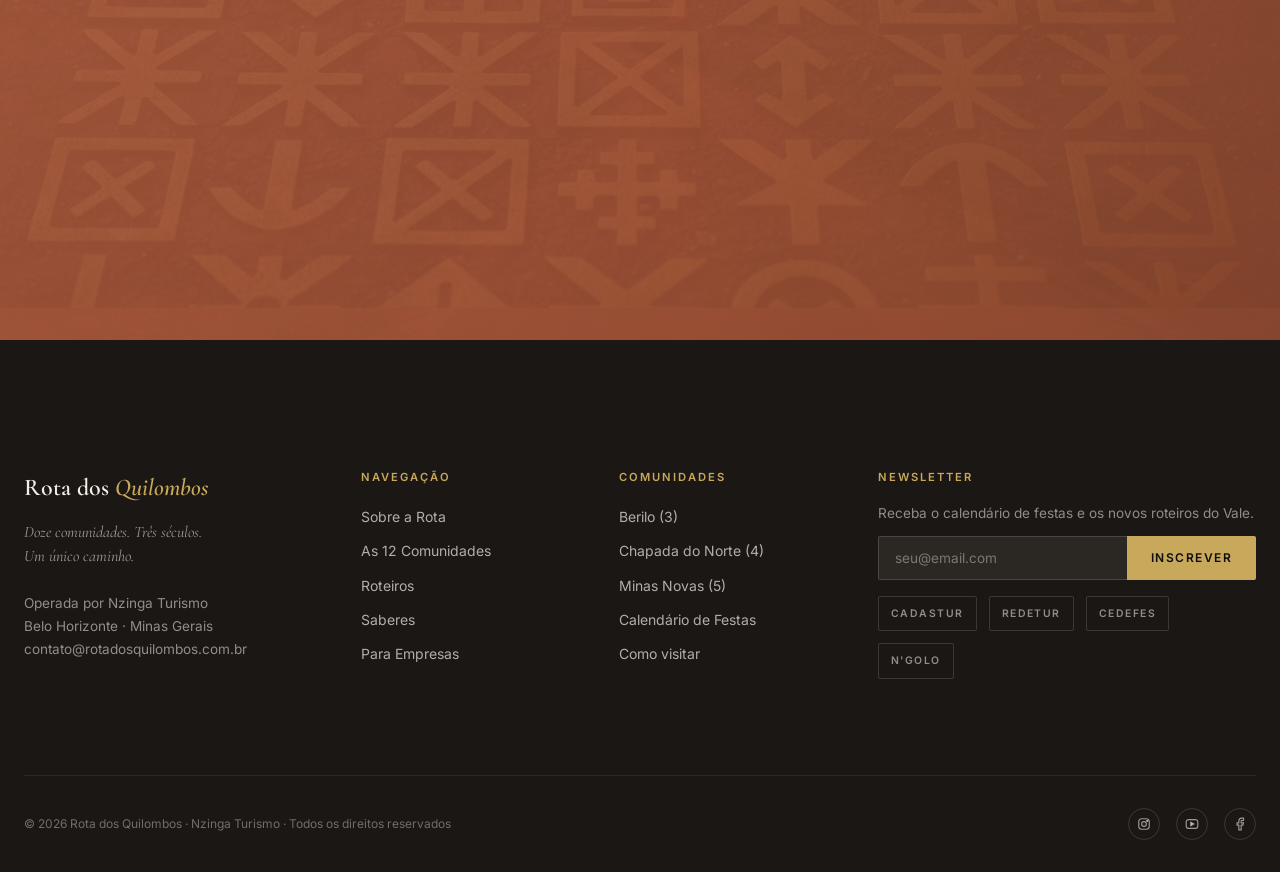
==== commit 1e19b998: "mobile: viewport sem zoom + menu universal + voltar-topo - Viewport meta com maximum-scale=1 + user-" ====
--- a/index.html
+++ b/index.html
@@ -2,7 +2,7 @@
 <html lang="pt-BR">
 <head>
   <meta charset="UTF-8" />
-  <meta name="viewport" content="width=device-width, initial-scale=1.0" />
+  <meta name="viewport" content="width=device-width, initial-scale=1, maximum-scale=1, user-scalable=no, viewport-fit=cover" />
   <title>Rota dos Quilombos — Turismo de base comunitária no Vale do Jequitinhonha</title>
 
   <meta name="description" content="Doze comunidades quilombolas do Médio Jequitinhonha em Minas Gerais. Vivências autênticas em tear de algodão, congado, cestaria, gastronomia e religiosidade ancestral. Operada pela Nzinga Turismo." />
--- a/assets/css/style.css
+++ b/assets/css/style.css
@@ -402,6 +402,7 @@
 .hero {
   position: relative;
   min-height: 100vh;
+  min-height: 100dvh;
   display: flex;
   align-items: center;
   color: var(--branco-osso);
@@ -2989,6 +2990,8 @@
   flex-wrap: wrap;
 }
 
+.modal__catalogo-banner[hidden] { display: none !important; }
+
 .modal__catalogo-banner p {
   font-family: var(--serif);
   font-style: italic;
@@ -3174,133 +3177,121 @@
 }
 
 /* ============================================================
-   PÁGINA INDIVIDUAL DE ROTEIRO
+   PÁGINA INDIVIDUAL DE ROTEIRO — layout editorial
    ============================================================ */
-.roteiro-hero { min-height: 80vh; }
+.roteiro-hero {
+  min-height: 75vh;
+}
 
 .roteiro-destaque {
   display: inline-block;
   background: var(--dourado-fosco);
   color: var(--preto-profundo);
-  padding: 6px 14px;
+  padding: 7px 16px;
   border-radius: 100px;
   font-size: 0.7rem;
   font-weight: 700;
   letter-spacing: 0.16em;
   text-transform: uppercase;
   margin-bottom: var(--space-4);
-}
-
-.roteiro-resumo {
-  margin-top: -80px;
-  position: relative;
-  z-index: 2;
-  padding-top: 0;
-}
-
-.resumo-grid {
+  box-shadow: 0 4px 16px rgba(200, 168, 90, 0.4);
+}
+
+/* Quick facts band — sobreposta ao hero */
+.quick-facts {
+  position: relative;
+  z-index: 5;
+  margin-top: -40px;
+  margin-bottom: var(--space-10);
+}
+
+.quick-facts__row {
   display: grid;
-  grid-template-columns: 1.4fr 1fr;
-  gap: var(--space-8);
-  align-items: start;
-}
-
-.resumo-bloco {
+  grid-template-columns: repeat(5, 1fr);
   background: var(--branco-puro);
-  border: 1px solid rgba(14, 14, 14, 0.06);
   border-radius: 6px;
-  padding: var(--space-6);
-  display: grid;
-  grid-template-columns: 1fr 1fr;
-  gap: var(--space-5) var(--space-6);
-  box-shadow: 0 12px 32px rgba(14, 14, 14, 0.08);
-}
-
-.resumo-meta {
-  border-bottom: 1px solid rgba(14, 14, 14, 0.06);
-  padding-bottom: var(--space-3);
-}
-
-.resumo-meta:nth-last-child(-n+2) { border-bottom: none; padding-bottom: 0; }
-
-.resumo-meta__label {
-  display: block;
-  font-size: 0.65rem;
+  box-shadow: 0 16px 48px rgba(14, 14, 14, 0.16);
+  overflow: hidden;
+  border: 1px solid rgba(14, 14, 14, 0.05);
+}
+
+.quick-fact {
+  padding: var(--space-5) var(--space-4);
+  border-right: 1px solid rgba(14, 14, 14, 0.06);
+  display: flex;
+  flex-direction: column;
+  gap: 4px;
+  transition: background 240ms var(--ease-out);
+}
+
+.quick-fact:last-child { border-right: none; }
+.quick-fact:hover { background: rgba(176, 93, 62, 0.04); }
+
+.quick-fact--accent {
+  background: linear-gradient(135deg, rgba(176, 93, 62, 0.08), rgba(200, 168, 90, 0.1));
+}
+
+.quick-fact__label {
+  font-size: 0.62rem;
   font-weight: 700;
   letter-spacing: 0.18em;
   text-transform: uppercase;
   color: var(--terracota);
-  margin-bottom: 4px;
-}
-
-.resumo-meta__value {
+}
+
+.quick-fact__value {
   font-family: var(--serif);
   font-size: 1.05rem;
+  font-weight: 600;
   color: var(--preto-profundo);
-  line-height: 1.3;
-  font-weight: 500;
-}
-
-.resumo-cta {
-  background: linear-gradient(180deg, var(--cinza-tear), var(--preto-profundo));
-  color: var(--branco-osso);
-  border-radius: 6px;
-  padding: var(--space-7);
-  position: sticky;
-  top: 100px;
-  text-align: center;
-  border: 1px solid rgba(200, 168, 90, 0.25);
-  box-shadow: 0 16px 48px rgba(14, 14, 14, 0.18), 0 0 60px rgba(200, 168, 90, 0.08);
-}
-
-.resumo-cta__label {
-  display: block;
-  font-size: 0.7rem;
-  font-weight: 700;
-  letter-spacing: 0.18em;
-  text-transform: uppercase;
-  color: var(--dourado-fosco);
-  margin-bottom: var(--space-3);
-}
-
-.resumo-cta__price {
-  display: block;
-  font-family: var(--serif);
-  font-size: clamp(1.4rem, 2vw, 1.8rem);
-  font-weight: 600;
-  color: var(--branco-puro);
-  margin-bottom: var(--space-2);
+  line-height: 1.25;
+}
+
+.quick-fact--accent .quick-fact__value {
+  color: var(--terracota-escuro);
+  font-size: 1.15rem;
+}
+
+/* Layout 2/3 + 1/3 sticky */
+.roteiro-body {
+  padding: var(--space-12) 0 var(--space-16);
+  background: var(--branco-osso);
+}
+
+.roteiro-layout {
+  display: grid;
+  grid-template-columns: 1fr 360px;
+  gap: var(--space-10);
+  align-items: start;
+}
+
+.roteiro-content {
+  display: flex;
+  flex-direction: column;
+  gap: var(--space-12);
+}
+
+.roteiro-block { position: relative; }
+
+.roteiro-block__title {
+  font-family: var(--serif);
+  font-size: clamp(1.6rem, 2.5vw, 2.2rem);
+  font-weight: 600;
   line-height: 1.2;
-}
-
-.resumo-cta__note {
-  font-size: 0.78rem;
-  color: rgba(244, 239, 230, 0.55);
+  color: var(--preto-profundo);
+  margin-top: var(--space-3);
   margin-bottom: var(--space-5);
-  font-style: italic;
-}
-
-.resumo-cta .btn {
-  width: 100%;
-  margin-bottom: var(--space-3);
-}
-
-.resumo-cta__whats {
-  display: inline-block;
-  font-size: 0.78rem;
-  color: rgba(244, 239, 230, 0.7);
-  border-bottom: 1px dotted rgba(244, 239, 230, 0.4);
-  padding-bottom: 2px;
-  transition: all 240ms var(--ease-out);
-}
-
-.resumo-cta__whats:hover {
-  color: var(--dourado-fosco);
-  border-color: var(--dourado-fosco);
-}
-
+}
+
+.roteiro-block__lead {
+  font-family: var(--serif);
+  font-size: 1.1rem;
+  line-height: 1.7;
+  color: var(--cinza-tear);
+}
+
+/* Chips de comunidades */
 .roteiro-chips {
-  margin-top: var(--space-8);
   padding: var(--space-5);
   background: rgba(176, 93, 62, 0.06);
   border-left: 3px solid var(--terracota);
@@ -3333,66 +3324,486 @@
   font-weight: 500;
 }
 
-.inclui-grid {
+/* ITINERÁRIO — cards */
+.itinerario-cards {
+  display: grid;
+  gap: var(--space-3);
+}
+
+.itinerario-card {
+  display: grid;
+  grid-template-columns: 80px 1fr;
+  background: var(--branco-puro);
+  border: 1px solid rgba(14, 14, 14, 0.06);
+  border-radius: 4px;
+  overflow: hidden;
+  transition: all 280ms var(--ease-out);
+  align-items: stretch;
+}
+
+.itinerario-card:hover {
+  border-color: var(--terracota);
+  transform: translateX(3px);
+  box-shadow: 0 8px 24px rgba(14, 14, 14, 0.06);
+}
+
+.itinerario-card__num {
+  background: linear-gradient(180deg, var(--terracota), var(--terracota-escuro));
+  color: var(--branco-osso);
+  display: flex;
+  flex-direction: column;
+  align-items: center;
+  justify-content: center;
+  padding: var(--space-4) var(--space-2);
+  position: relative;
+}
+
+.itinerario-card__num::after {
+  content: "";
+  position: absolute;
+  right: -8px;
+  top: 50%;
+  transform: translateY(-50%);
+  width: 16px;
+  height: 16px;
+  background: var(--terracota-escuro);
+  clip-path: polygon(0 0, 0 100%, 100% 50%);
+}
+
+.itinerario-card__num-label {
+  font-size: 0.6rem;
+  font-weight: 700;
+  letter-spacing: 0.18em;
+  text-transform: uppercase;
+  color: var(--dourado-claro);
+  margin-bottom: 2px;
+}
+
+.itinerario-card__num-val {
+  font-family: var(--serif);
+  font-size: 1.6rem;
+  font-weight: 600;
+  line-height: 1;
+}
+
+.itinerario-card__body {
+  padding: var(--space-4) var(--space-5) var(--space-4) var(--space-6);
+}
+
+.itinerario-card__title {
+  font-family: var(--serif);
+  font-size: 1.15rem;
+  font-weight: 600;
+  color: var(--preto-profundo);
+  margin-bottom: 6px;
+}
+
+.itinerario-card__text {
+  font-size: 0.9rem;
+  line-height: 1.55;
+  color: var(--cinza-suave);
+}
+
+/* INCLUI — tiles com ícones */
+.inclui-tiles {
   display: grid;
   grid-template-columns: 1fr 1fr;
-  gap: var(--space-10);
-}
-
-.check-list, .x-list {
-  display: flex;
-  flex-direction: column;
   gap: var(--space-3);
 }
 
-.check-list li, .x-list li {
-  position: relative;
-  padding: var(--space-2) 0 var(--space-2) 32px;
-  font-size: 0.95rem;
-  line-height: 1.55;
-  color: var(--cinza-tear);
-}
-
-.check-list li::before {
-  content: "✓";
-  position: absolute;
-  left: 0;
-  top: 6px;
-  width: 22px;
-  height: 22px;
+.inclui-tile {
+  display: flex;
+  gap: var(--space-3);
+  padding: var(--space-4);
+  background: var(--branco-puro);
+  border: 1px solid rgba(14, 14, 14, 0.06);
+  border-radius: 4px;
+  align-items: flex-start;
+  transition: all 240ms var(--ease-out);
+}
+
+.inclui-tile:hover {
+  border-color: var(--verde-folha);
+  background: rgba(92, 122, 61, 0.03);
+}
+
+.inclui-tile__icon {
+  flex-shrink: 0;
+  width: 40px;
+  height: 40px;
   border-radius: 50%;
-  background: var(--verde-folha);
+  background: linear-gradient(135deg, var(--verde-folha), var(--verde-escuro));
   color: var(--branco-osso);
   display: flex;
   align-items: center;
   justify-content: center;
-  font-size: 0.75rem;
+}
+
+.inclui-tile__icon svg { width: 20px; height: 20px; }
+
+.inclui-tile__title {
+  font-family: var(--serif);
+  font-size: 1rem;
+  font-weight: 600;
+  color: var(--preto-profundo);
+  line-height: 1.25;
+}
+
+.inclui-tile__detail {
+  font-size: 0.78rem;
+  color: var(--cinza-suave);
+  margin-top: 3px;
+  line-height: 1.4;
+}
+
+/* Não incluído */
+.nao-inclui {
+  margin-top: var(--space-6);
+  padding: var(--space-5);
+  background: rgba(176, 93, 62, 0.05);
+  border-radius: 4px;
+  border: 1px dashed rgba(176, 93, 62, 0.25);
+}
+
+.nao-inclui__label {
+  font-size: 0.72rem;
   font-weight: 700;
-}
-
-.x-list li::before {
+  letter-spacing: 0.16em;
+  text-transform: uppercase;
+  color: var(--terracota);
+  margin-bottom: var(--space-3);
+}
+
+.nao-inclui ul {
+  display: flex;
+  flex-direction: column;
+  gap: var(--space-2);
+}
+
+.nao-inclui li {
+  position: relative;
+  padding-left: 22px;
+  font-size: 0.88rem;
+  color: var(--cinza-suave);
+  line-height: 1.5;
+}
+
+.nao-inclui li::before {
   content: "—";
   position: absolute;
   left: 0;
-  top: 6px;
-  width: 22px;
-  height: 22px;
-  border-radius: 50%;
-  background: rgba(176, 93, 62, 0.15);
   color: var(--terracota);
-  display: flex;
+  font-weight: 700;
+}
+
+/* INFO LOGÍSTICA — grid */
+.info-grid {
+  display: grid;
+  grid-template-columns: 1fr 1fr;
+  gap: var(--space-3);
+}
+
+.info-card {
+  padding: var(--space-4);
+  background: var(--branco-puro);
+  border: 1px solid rgba(14, 14, 14, 0.06);
+  border-radius: 4px;
+}
+
+.info-card__label {
+  display: block;
+  font-size: 0.65rem;
+  font-weight: 700;
+  letter-spacing: 0.16em;
+  text-transform: uppercase;
+  color: var(--terracota);
+  margin-bottom: 6px;
+}
+
+.info-card__value {
+  font-family: var(--serif);
+  font-size: 0.95rem;
+  color: var(--cinza-tear);
+  line-height: 1.4;
+}
+
+/* SIDEBAR STICKY */
+.roteiro-sidebar {
+  position: sticky;
+  top: 100px;
+}
+
+.roteiro-sidebar__inner {
+  background: var(--branco-puro);
+  border: 1px solid rgba(14, 14, 14, 0.08);
+  border-radius: 6px;
+  overflow: hidden;
+  box-shadow: 0 16px 48px rgba(14, 14, 14, 0.1);
+}
+
+.roteiro-sidebar__image {
+  position: relative;
+  aspect-ratio: 16 / 11;
+  overflow: hidden;
+}
+
+.roteiro-sidebar__image img {
+  width: 100%;
+  height: 100%;
+  object-fit: cover;
+}
+
+.roteiro-sidebar__image::after {
+  content: "";
+  position: absolute;
+  inset: 0;
+  background: linear-gradient(180deg, transparent 60%, rgba(14,14,14,0.5));
+}
+
+.roteiro-sidebar__tag {
+  position: absolute;
+  top: var(--space-3);
+  left: var(--space-3);
+  background: rgba(14,14,14,0.85);
+  color: var(--dourado-fosco);
+  padding: 4px 12px;
+  border-radius: 100px;
+  font-size: 0.65rem;
+  font-weight: 700;
+  letter-spacing: 0.14em;
+  text-transform: uppercase;
+  z-index: 1;
+}
+
+.roteiro-sidebar__body {
+  padding: var(--space-6);
+  text-align: center;
+}
+
+.roteiro-sidebar__price-label {
+  display: block;
+  font-size: 0.66rem;
+  font-weight: 700;
+  letter-spacing: 0.18em;
+  text-transform: uppercase;
+  color: var(--terracota);
+  margin-bottom: 4px;
+}
+
+.roteiro-sidebar__price {
+  display: block;
+  font-family: var(--serif);
+  font-size: 1.4rem;
+  font-weight: 600;
+  color: var(--preto-profundo);
+  line-height: 1.2;
+  margin-bottom: 6px;
+}
+
+.roteiro-sidebar__price-note {
+  font-size: 0.72rem;
+  color: var(--cinza-suave);
+  font-style: italic;
+  margin-bottom: var(--space-5);
+}
+
+.roteiro-sidebar__cta {
+  width: 100%;
+  margin-bottom: var(--space-3);
+}
+
+.roteiro-sidebar__whats {
+  display: inline-flex;
   align-items: center;
-  justify-content: center;
-  font-size: 0.9rem;
+  gap: 6px;
+  font-size: 0.78rem;
+  color: #25D366;
+  font-weight: 600;
+  border-bottom: 1px dotted rgba(37, 211, 102, 0.4);
+  padding-bottom: 2px;
+  transition: all 240ms var(--ease-out);
+}
+
+.roteiro-sidebar__whats:hover {
+  color: #128C7E;
+  border-color: #128C7E;
+}
+
+.roteiro-sidebar__divider {
+  height: 1px;
+  background: rgba(14, 14, 14, 0.08);
+  margin: var(--space-5) 0 var(--space-4);
+}
+
+.roteiro-sidebar__meta {
+  text-align: left;
+  display: flex;
+  flex-direction: column;
+  gap: var(--space-2);
+}
+
+.roteiro-sidebar__meta li {
+  font-size: 0.82rem;
+  color: var(--cinza-suave);
+  line-height: 1.5;
+}
+
+.roteiro-sidebar__meta strong {
+  color: var(--preto-profundo);
+  font-weight: 600;
+}
+
+/* OUTROS ROTEIROS */
+.outros-section { padding: var(--space-16) 0; }
+
+.outros-grid {
+  display: grid;
+  grid-template-columns: repeat(3, 1fr);
+  gap: var(--space-5);
+}
+
+.outro-roteiro {
+  background: var(--branco-puro);
+  border: 1px solid rgba(14, 14, 14, 0.06);
+  border-radius: 4px;
+  overflow: hidden;
+  display: flex;
+  flex-direction: column;
+  text-decoration: none;
+  color: inherit;
+  transition: all 320ms var(--ease-out);
+  box-shadow: 0 2px 8px rgba(14, 14, 14, 0.04);
+}
+
+.outro-roteiro:hover {
+  transform: translateY(-4px);
+  border-color: var(--terracota);
+  box-shadow: 0 16px 32px rgba(14, 14, 14, 0.1);
+}
+
+.outro-roteiro__image {
+  aspect-ratio: 16 / 10;
+  overflow: hidden;
+  position: relative;
+}
+
+.outro-roteiro__image img {
+  width: 100%;
+  height: 100%;
+  object-fit: cover;
+  transition: transform 1s var(--ease-out);
+}
+
+.outro-roteiro:hover .outro-roteiro__image img { transform: scale(1.06); }
+
+.outro-roteiro__duration {
+  position: absolute;
+  top: var(--space-3);
+  left: var(--space-3);
+  background: var(--branco-osso);
+  color: var(--preto-profundo);
+  padding: 3px 10px;
+  border-radius: 100px;
+  font-size: 0.68rem;
   font-weight: 700;
+  letter-spacing: 0.1em;
+  text-transform: uppercase;
+}
+
+.outro-roteiro__body {
+  padding: var(--space-5);
+  flex: 1;
+  display: flex;
+  flex-direction: column;
+}
+
+.outro-roteiro__name {
+  font-family: var(--serif);
+  font-size: 1.25rem;
+  font-weight: 600;
+  color: var(--preto-profundo);
+  line-height: 1.25;
+  margin-bottom: var(--space-2);
+}
+
+.outro-roteiro__sub {
+  font-family: var(--serif);
+  font-style: italic;
+  font-size: 0.88rem;
+  color: var(--cinza-suave);
+  line-height: 1.5;
+  flex: 1;
+  margin-bottom: var(--space-4);
+}
+
+.outro-roteiro__cta {
+  font-size: 0.72rem;
+  font-weight: 700;
+  letter-spacing: 0.12em;
+  text-transform: uppercase;
+  color: var(--terracota);
+}
+
+/* Mobile sticky bar */
+.mobile-cotar-bar {
+  display: none;
+  position: fixed;
+  bottom: 0;
+  left: 0;
+  right: 0;
+  background: var(--branco-puro);
+  border-top: 1px solid rgba(14, 14, 14, 0.08);
+  padding: var(--space-3) var(--space-4);
+  z-index: 90;
+  box-shadow: 0 -8px 24px rgba(14, 14, 14, 0.12);
+  align-items: center;
+  justify-content: space-between;
+  gap: var(--space-3);
+}
+
+.mobile-cotar-bar__price small {
+  display: block;
+  font-size: 0.65rem;
+  font-weight: 600;
+  letter-spacing: 0.12em;
+  text-transform: uppercase;
+  color: var(--cinza-suave);
+}
+
+.mobile-cotar-bar__price strong {
+  font-family: var(--serif);
+  font-size: 1.05rem;
+  color: var(--terracota);
+  font-weight: 600;
 }
 
 @media (max-width: 1023px) {
-  .resumo-grid { grid-template-columns: 1fr; }
-  .resumo-bloco { grid-template-columns: 1fr; }
-  .inclui-grid { grid-template-columns: 1fr; gap: var(--space-8); }
-  .resumo-cta { position: static; }
-  .roteiro-resumo { margin-top: -40px; }
+  .quick-facts__row { grid-template-columns: repeat(3, 1fr); }
+  .quick-fact:nth-child(3) { border-right: none; }
+  .quick-fact:nth-child(4), .quick-fact:nth-child(5) { border-top: 1px solid rgba(14,14,14,0.06); }
+  .quick-fact:nth-child(5) { grid-column: 1 / -1; border-top: 1px solid rgba(14,14,14,0.06); }
+
+  .roteiro-layout { grid-template-columns: 1fr; }
+  .roteiro-sidebar { position: static; max-width: 480px; margin: 0 auto; }
+  .inclui-tiles { grid-template-columns: 1fr; }
+  .info-grid { grid-template-columns: 1fr; }
+  .outros-grid { grid-template-columns: 1fr 1fr; }
+}
+
+@media (max-width: 767px) {
+  .quick-facts { margin-top: -20px; }
+  .quick-facts__row { grid-template-columns: 1fr 1fr; }
+  .quick-fact { border-right: none; border-bottom: 1px solid rgba(14,14,14,0.06); padding: var(--space-3) var(--space-4); }
+  .quick-fact:nth-child(odd) { border-right: 1px solid rgba(14,14,14,0.06); }
+  .quick-fact:last-child { border-bottom: none; grid-column: 1 / -1; }
+
+  .itinerario-card { grid-template-columns: 60px 1fr; }
+  .itinerario-card__num-val { font-size: 1.3rem; }
+
+  .outros-grid { grid-template-columns: 1fr; }
+
+  .mobile-cotar-bar { display: flex; }
+  .roteiro-body { padding-bottom: 100px; }
 }
 
 /* ============================================================
@@ -3748,17 +4159,21 @@
   .produtos__grid { grid-template-columns: 1fr; }
 }
 
-/* Mobile menu open state */
+/* Mobile menu — overlay full screen */
 .mobile-menu {
   position: fixed;
   inset: 0;
-  background: var(--preto-profundo);
-  z-index: 99;
+  background:
+    linear-gradient(180deg, rgba(14,14,14,0.98), rgba(20,17,14,0.98)),
+    url('../img/padrao-adinkra.png') center/contain no-repeat;
+  background-blend-mode: multiply;
+  z-index: 200;
   display: none;
   flex-direction: column;
   padding: var(--space-16) var(--space-5) var(--space-8);
   opacity: 0;
-  transition: opacity 320ms var(--ease-out);
+  transition: opacity 360ms var(--ease-out);
+  overflow-y: auto;
 }
 
 .mobile-menu.is-open {
@@ -3766,10 +4181,42 @@
   opacity: 1;
 }
 
+.mobile-menu__close {
+  position: absolute;
+  top: var(--space-5);
+  right: var(--space-5);
+  width: 40px;
+  height: 40px;
+  border-radius: 50%;
+  background: rgba(244, 239, 230, 0.1);
+  border: 1px solid rgba(244, 239, 230, 0.2);
+  color: var(--branco-osso);
+  font-size: 1.4rem;
+  cursor: pointer;
+  display: flex;
+  align-items: center;
+  justify-content: center;
+  z-index: 1;
+}
+
+.mobile-menu__brand {
+  font-family: var(--serif);
+  font-size: 1.4rem;
+  color: var(--branco-osso);
+  margin-bottom: var(--space-8);
+  position: relative;
+  z-index: 1;
+}
+
+.mobile-menu__brand em { color: var(--dourado-fosco); font-style: italic; }
+
 .mobile-menu__list {
   display: flex;
   flex-direction: column;
-  gap: var(--space-5);
+  gap: var(--space-2);
+  position: relative;
+  z-index: 1;
+  flex: 1;
 }
 
 .mobile-menu__list a {
@@ -3777,6 +4224,97 @@
   font-size: 1.75rem;
   color: var(--branco-osso);
   font-weight: 500;
-}
-
-.mobile-menu__list a:hover { color: var(--dourado-fosco); }
+  padding: var(--space-3) 0;
+  border-bottom: 1px solid rgba(244, 239, 230, 0.08);
+  transition: all 240ms var(--ease-out);
+  display: flex;
+  align-items: center;
+  gap: var(--space-3);
+}
+
+.mobile-menu__list a::after {
+  content: "→";
+  margin-left: auto;
+  color: var(--dourado-fosco);
+  opacity: 0.5;
+  transition: all 240ms var(--ease-out);
+}
+
+.mobile-menu__list a:hover,
+.mobile-menu__list a:active {
+  color: var(--dourado-fosco);
+  padding-left: var(--space-3);
+}
+
+.mobile-menu__list a:hover::after,
+.mobile-menu__list a:active::after {
+  opacity: 1;
+  margin-left: auto;
+  transform: translateX(4px);
+}
+
+.mobile-menu__cta {
+  margin-top: var(--space-6);
+  position: relative;
+  z-index: 1;
+}
+
+.mobile-menu__cta .btn { width: 100%; }
+
+.mobile-menu__lang {
+  display: flex;
+  gap: var(--space-3);
+  justify-content: center;
+  margin-top: var(--space-5);
+  font-size: 0.8rem;
+  letter-spacing: 0.18em;
+  color: rgba(244, 239, 230, 0.5);
+  position: relative;
+  z-index: 1;
+}
+
+/* Hamburguer X animation */
+.menu-toggle.is-active span:nth-child(1) { transform: translateY(7.5px) rotate(45deg); }
+.menu-toggle.is-active span:nth-child(2) { opacity: 0; }
+.menu-toggle.is-active span:nth-child(3) { transform: translateY(-7.5px) rotate(-45deg); }
+
+/* Botão flutuante "voltar ao topo" */
+.back-to-top {
+  position: fixed;
+  bottom: var(--space-5);
+  right: var(--space-5);
+  width: 48px;
+  height: 48px;
+  border-radius: 50%;
+  background: var(--preto-profundo);
+  color: var(--dourado-fosco);
+  border: 1px solid rgba(200, 168, 90, 0.4);
+  display: flex;
+  align-items: center;
+  justify-content: center;
+  z-index: 80;
+  cursor: pointer;
+  opacity: 0;
+  pointer-events: none;
+  transform: translateY(16px);
+  transition: opacity 280ms var(--ease-out), transform 280ms var(--ease-out), background 240ms var(--ease-out);
+  box-shadow: 0 8px 24px rgba(0, 0, 0, 0.4);
+}
+
+.back-to-top.is-visible {
+  opacity: 1;
+  pointer-events: auto;
+  transform: translateY(0);
+}
+
+.back-to-top:hover {
+  background: var(--dourado-fosco);
+  color: var(--preto-profundo);
+}
+
+.back-to-top svg { width: 18px; height: 18px; }
+
+/* Em mobile, deslocar pra não bater na barra sticky de cotação */
+@media (max-width: 767px) {
+  .back-to-top { bottom: 80px; }
+}
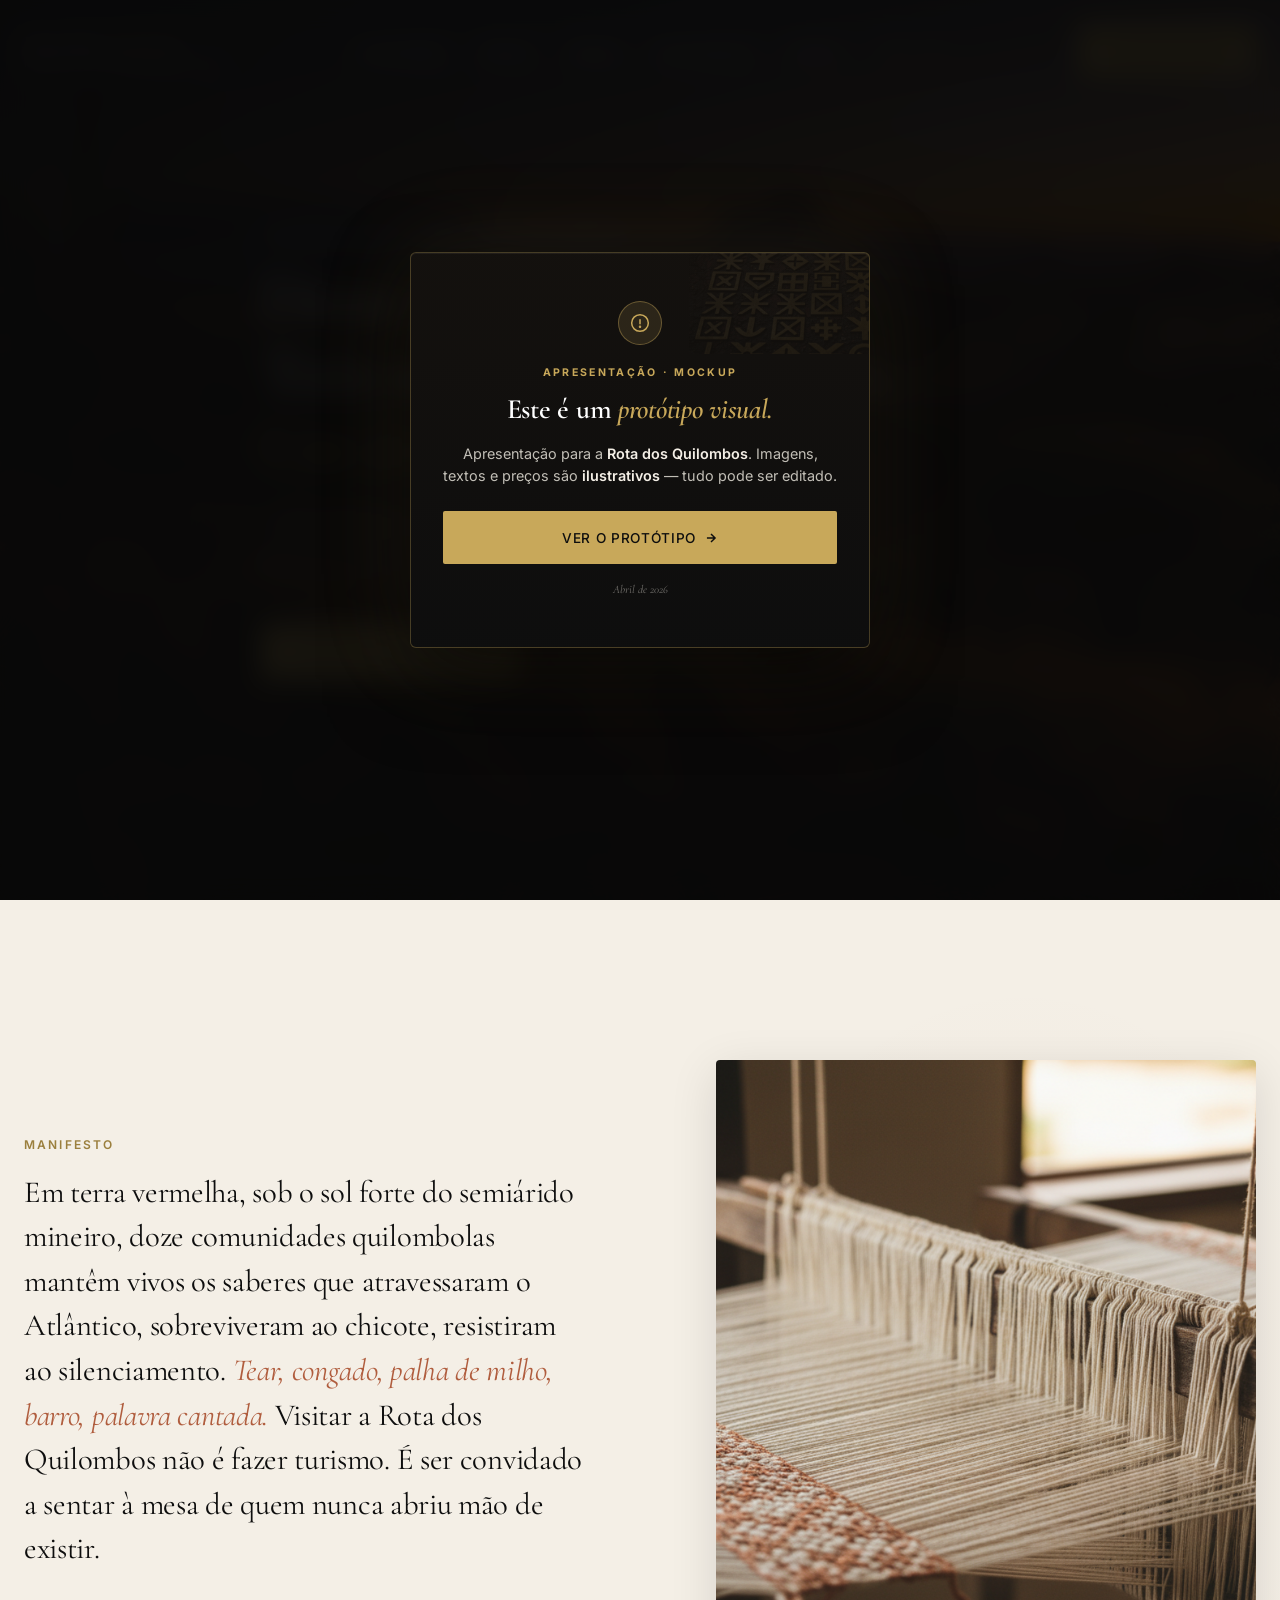
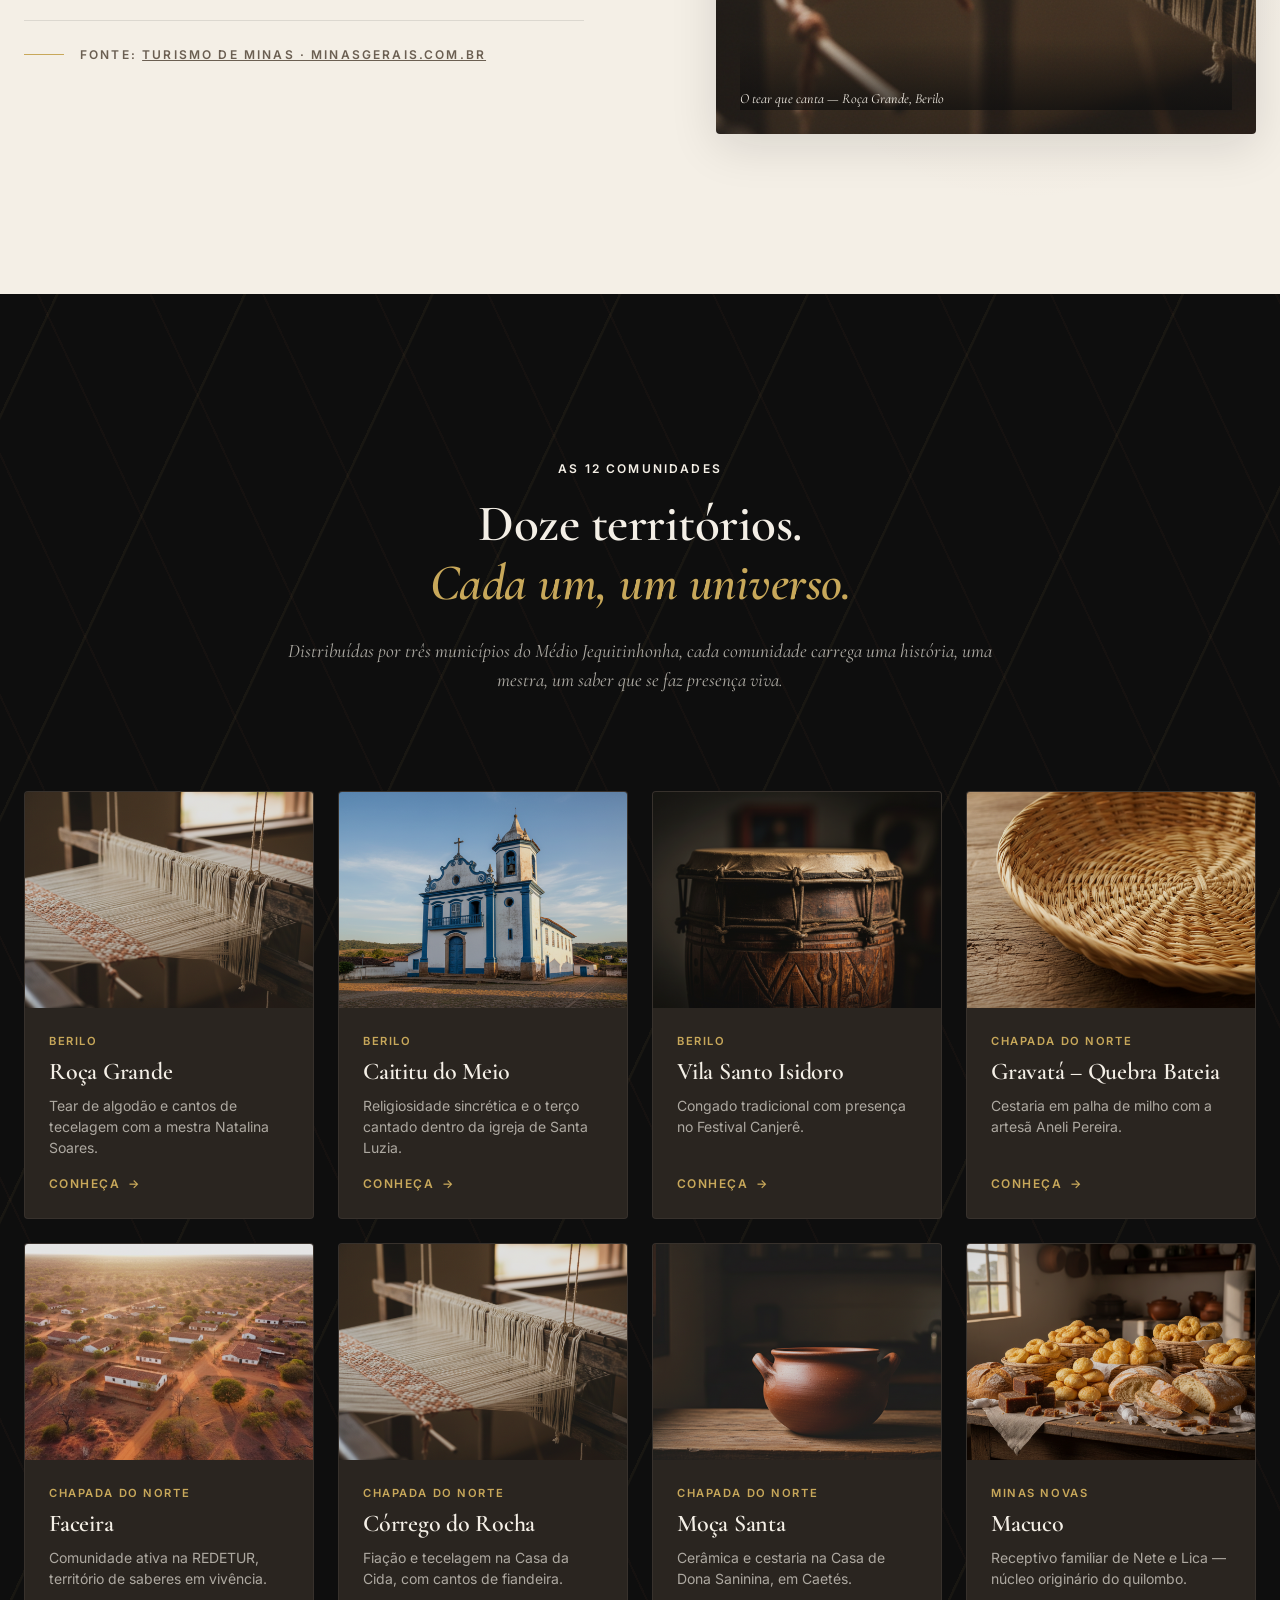
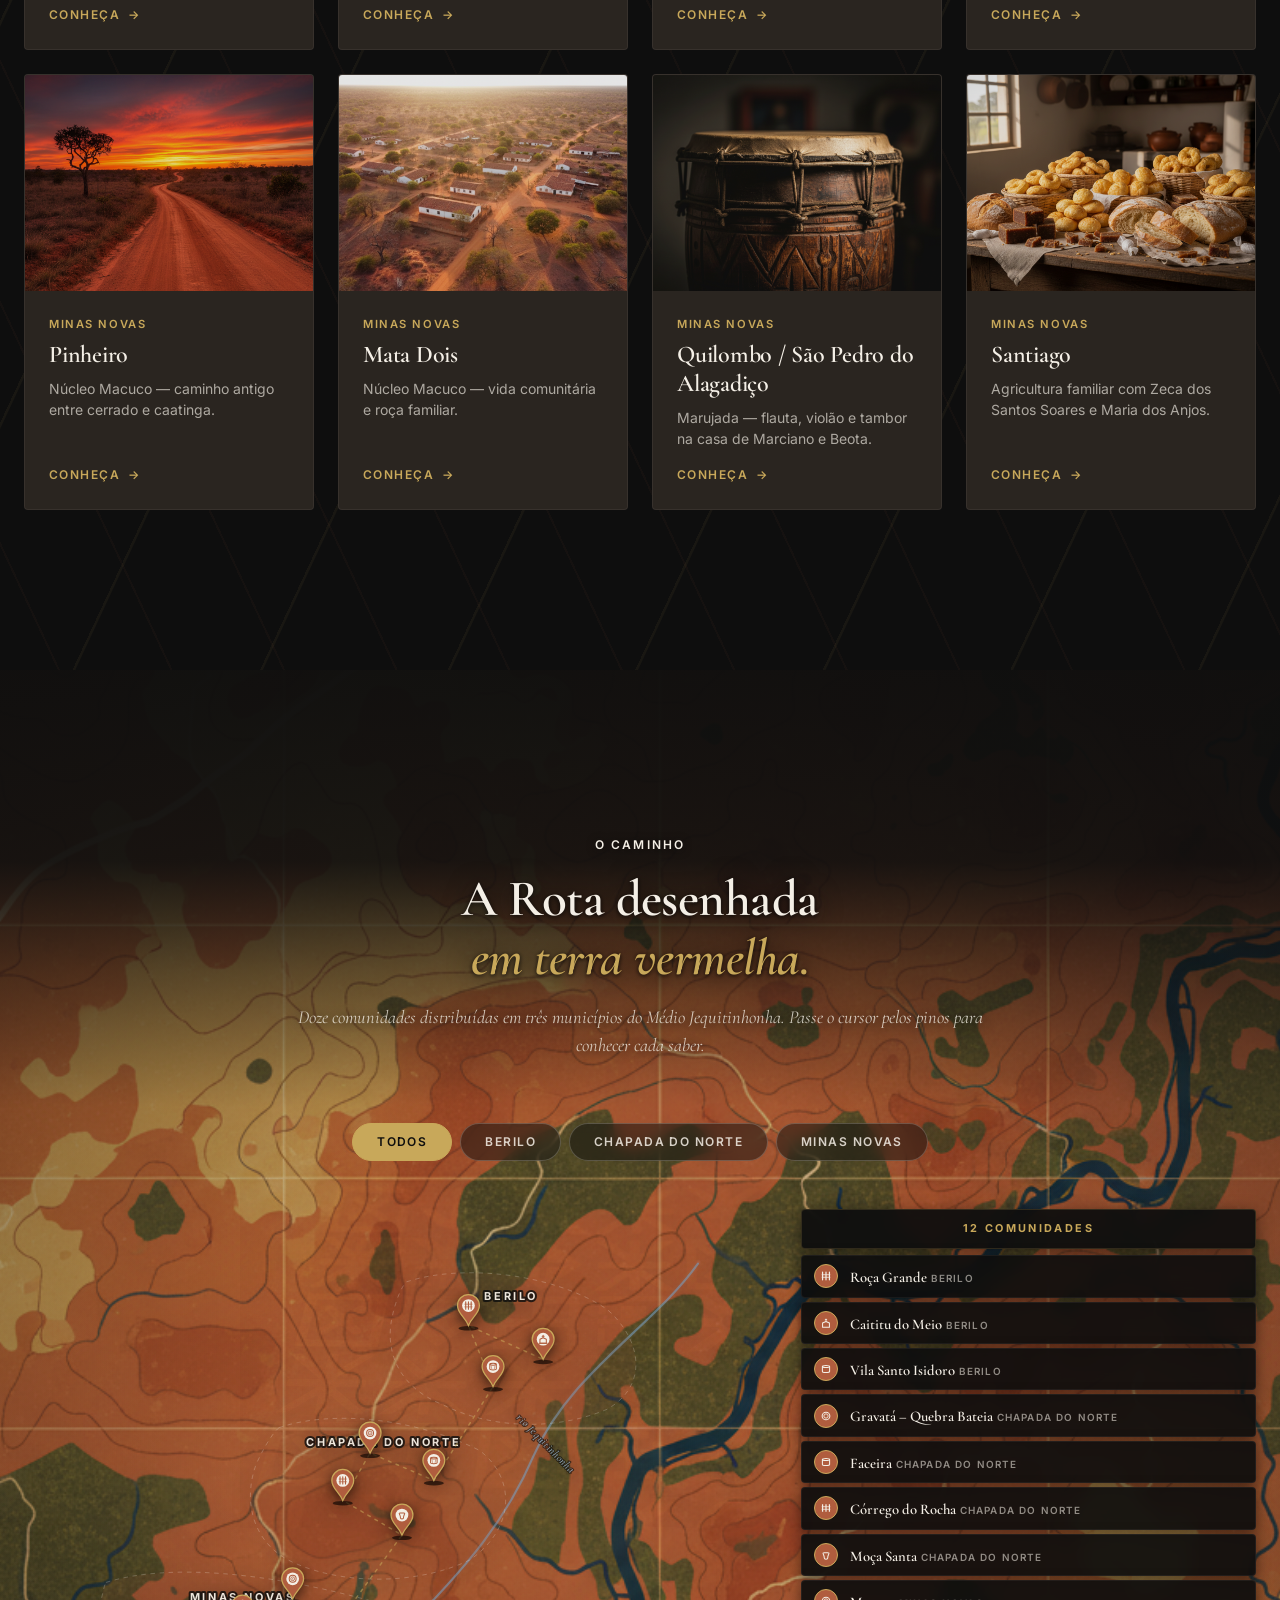
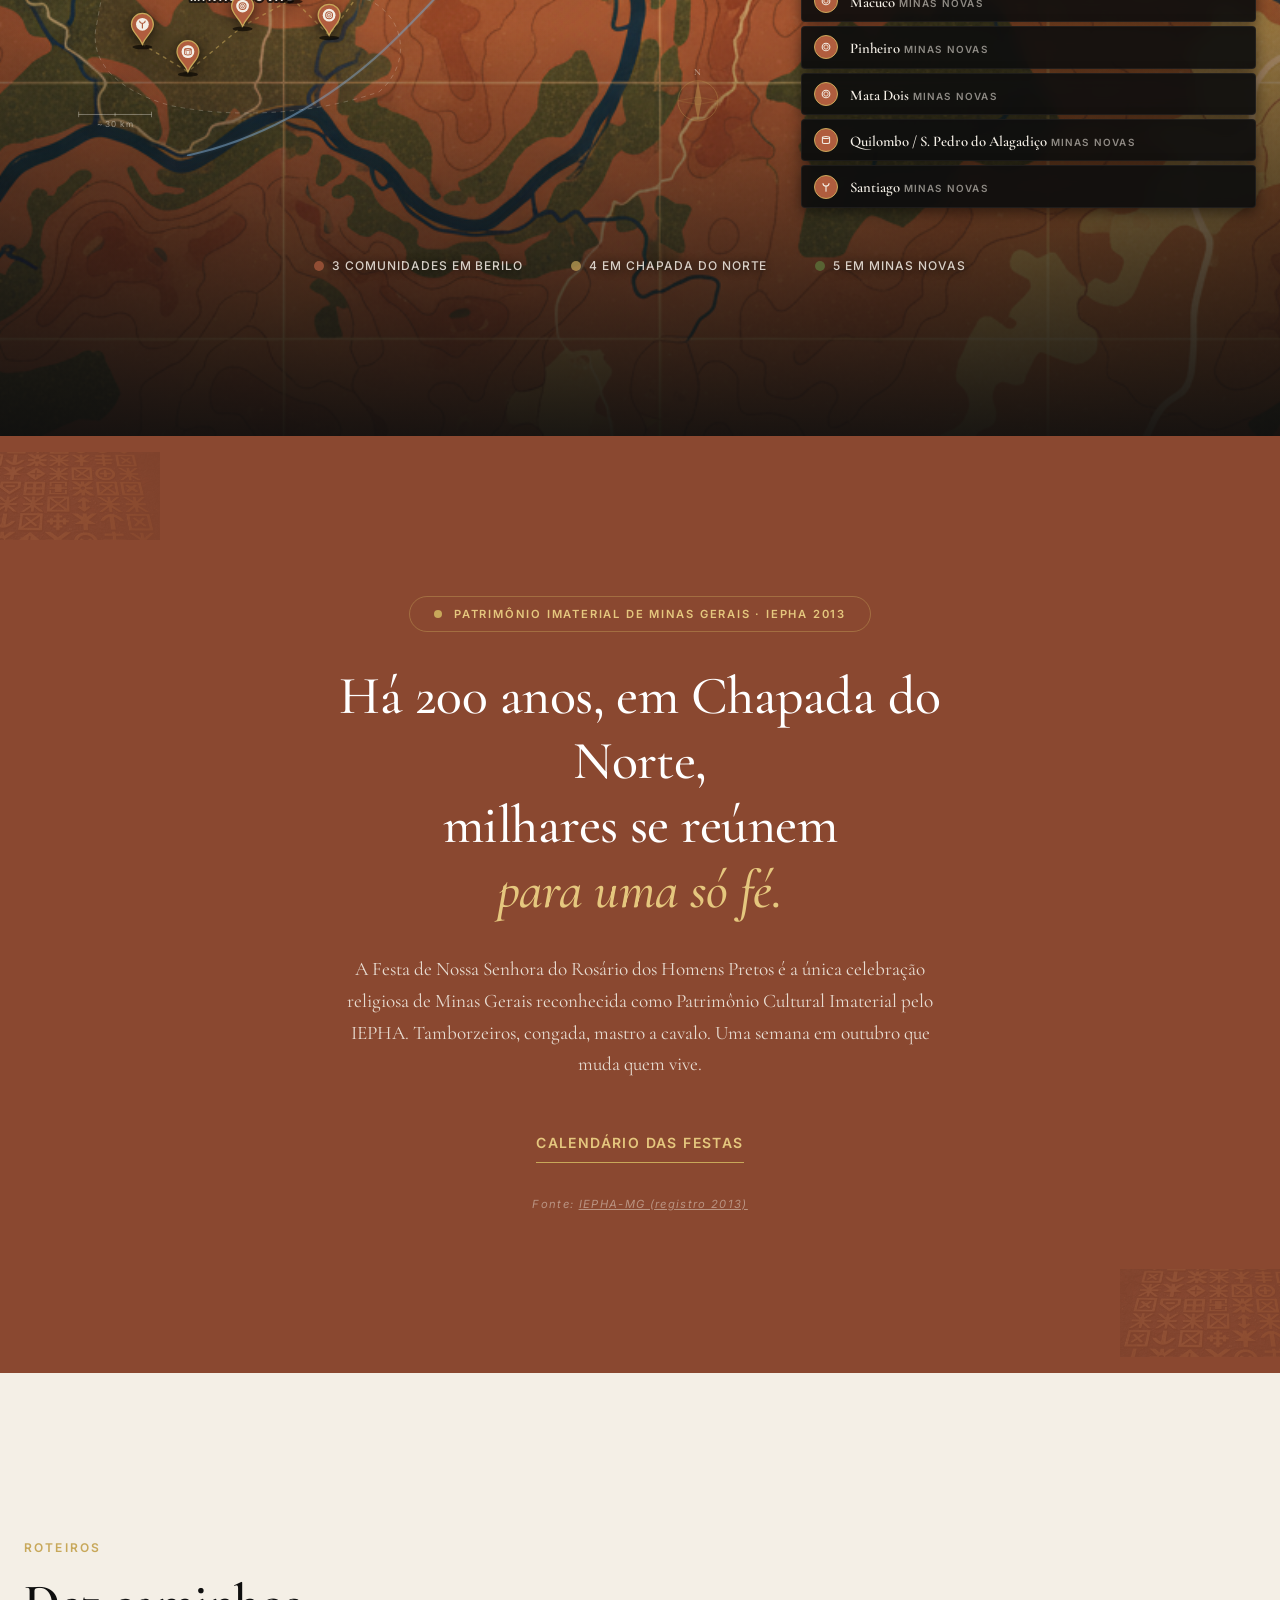
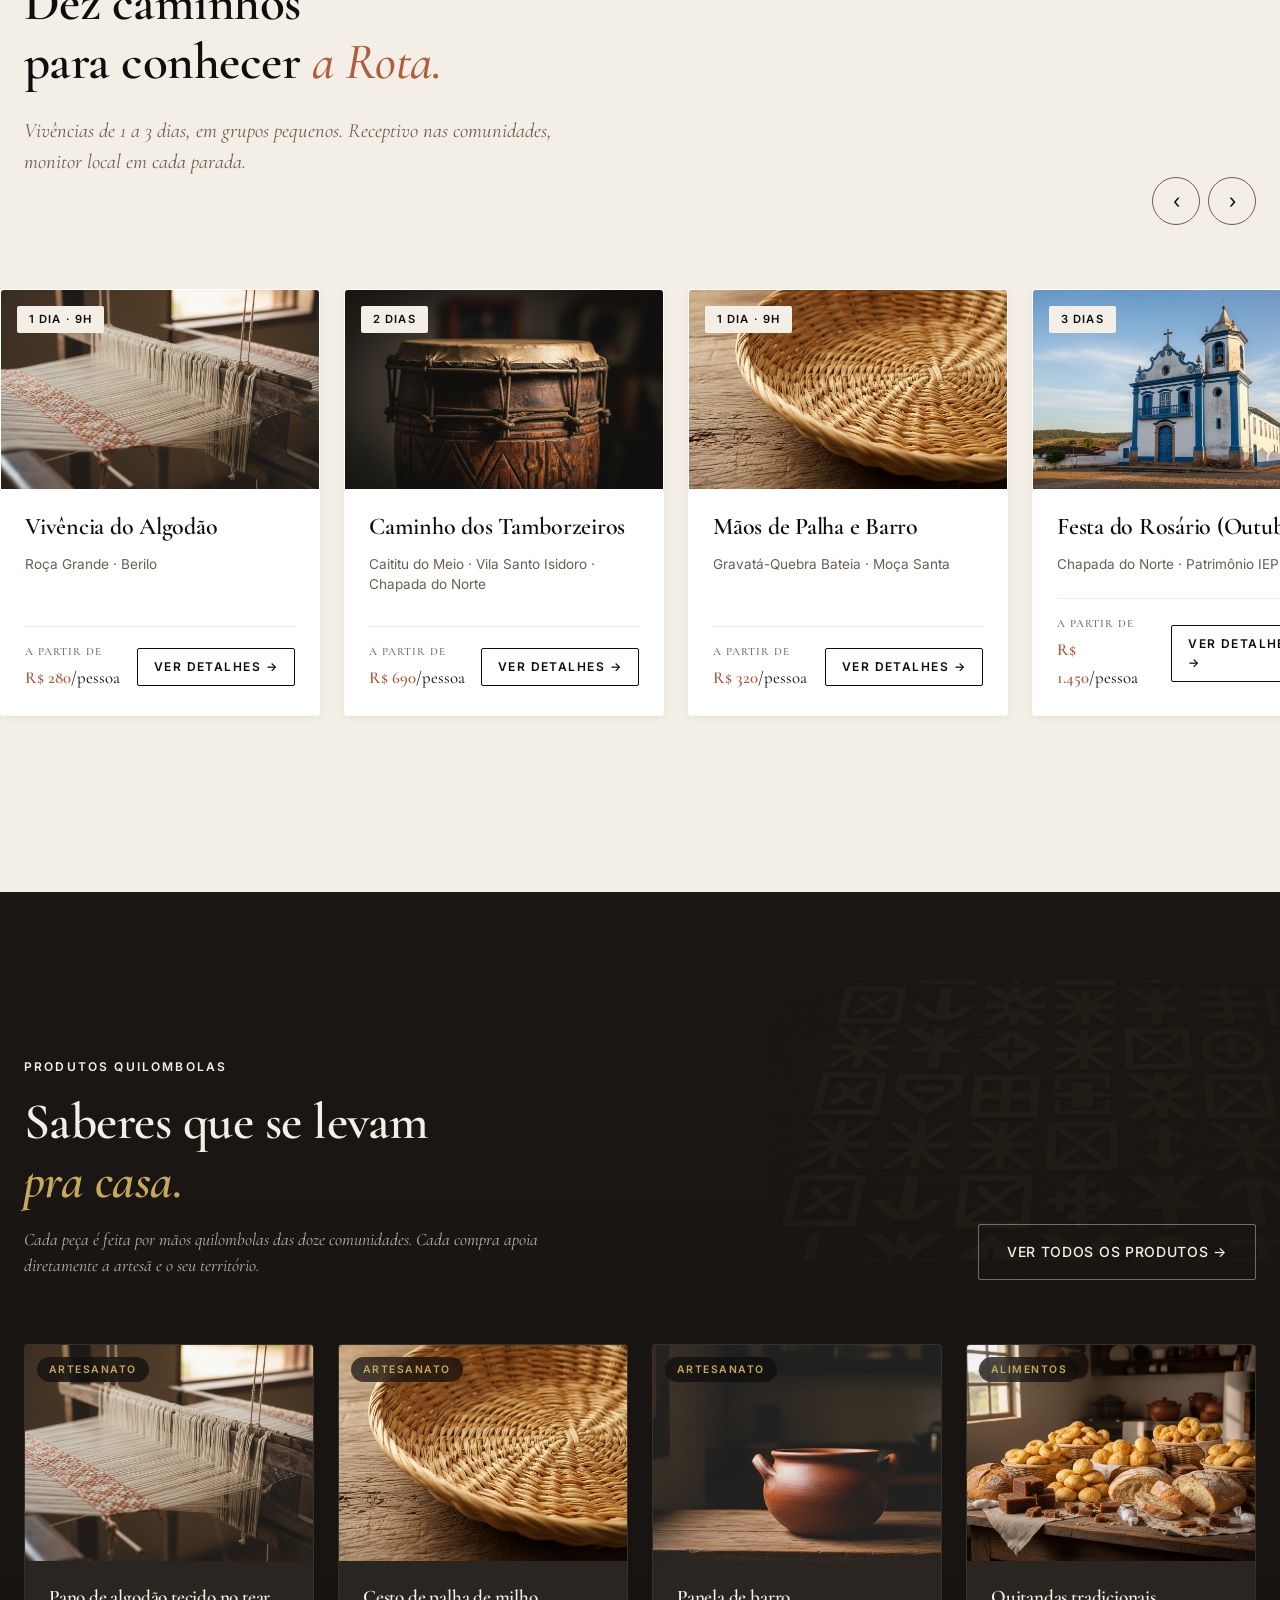
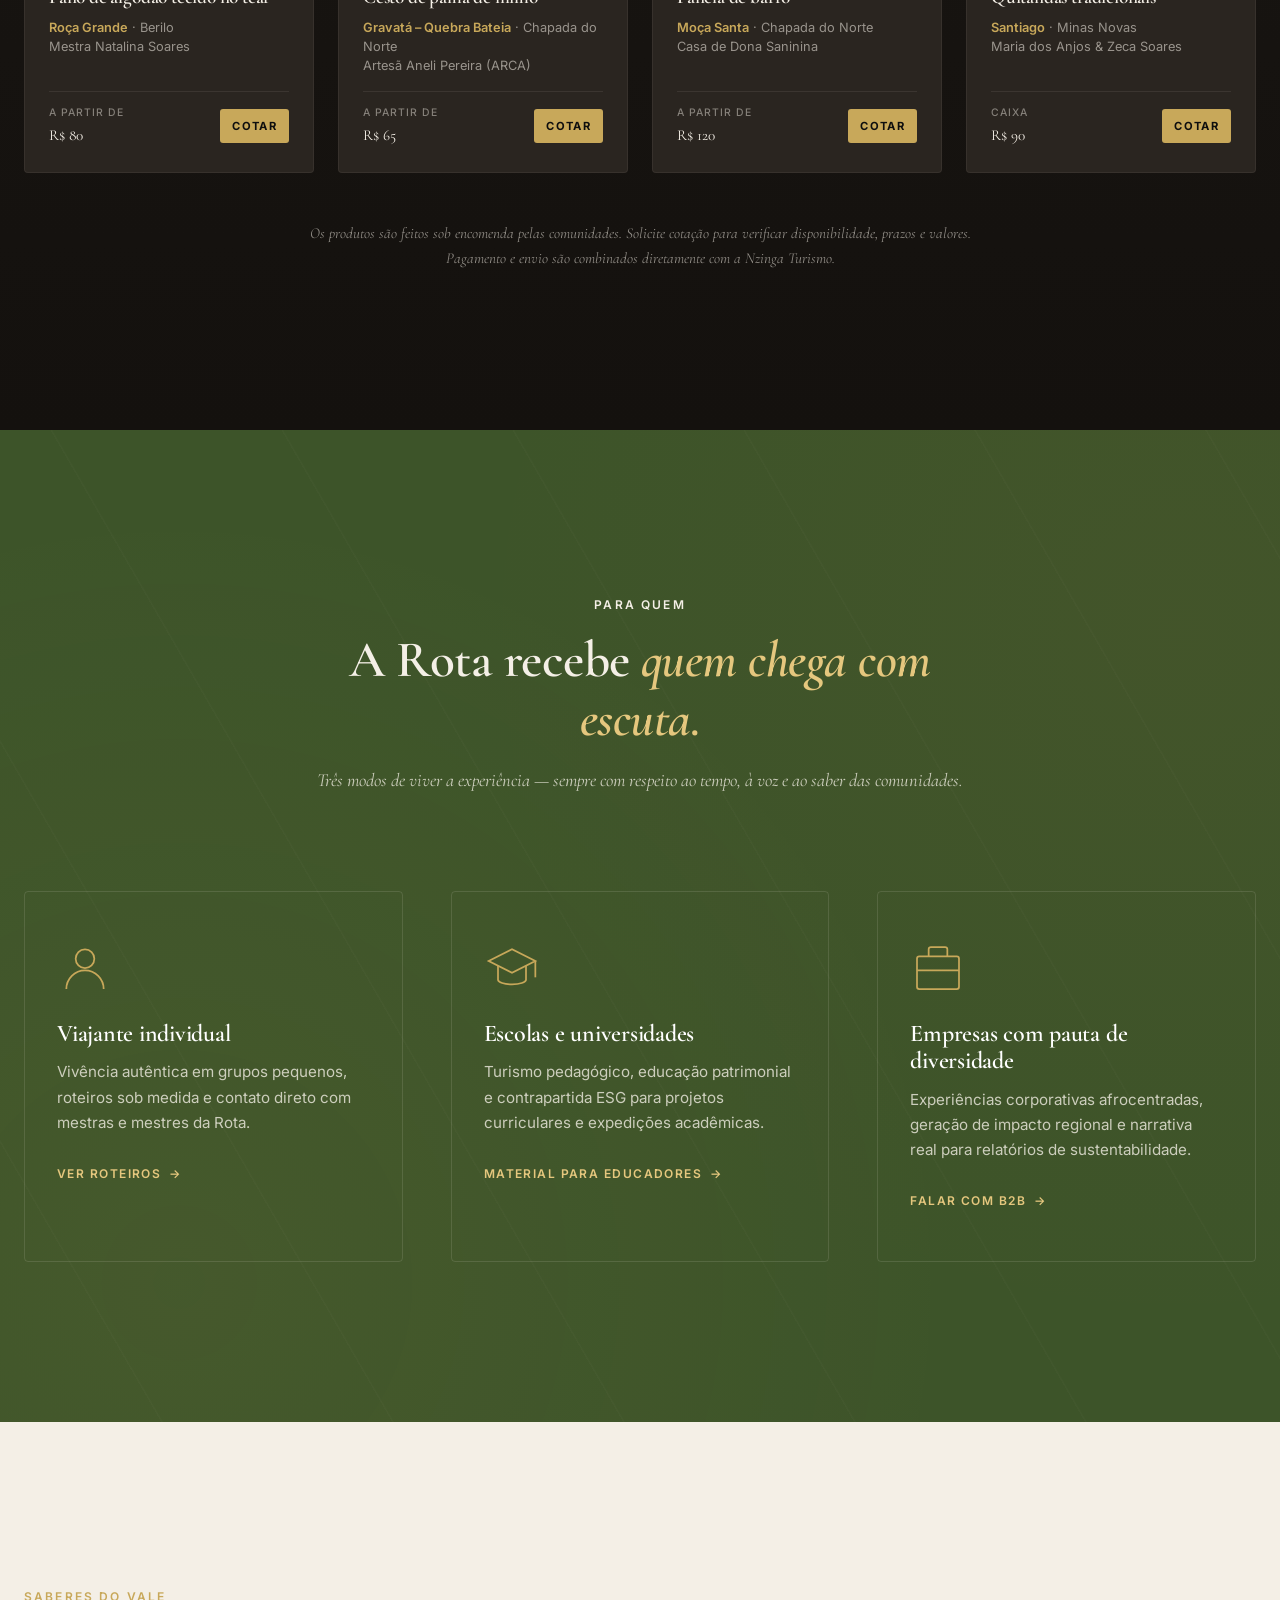
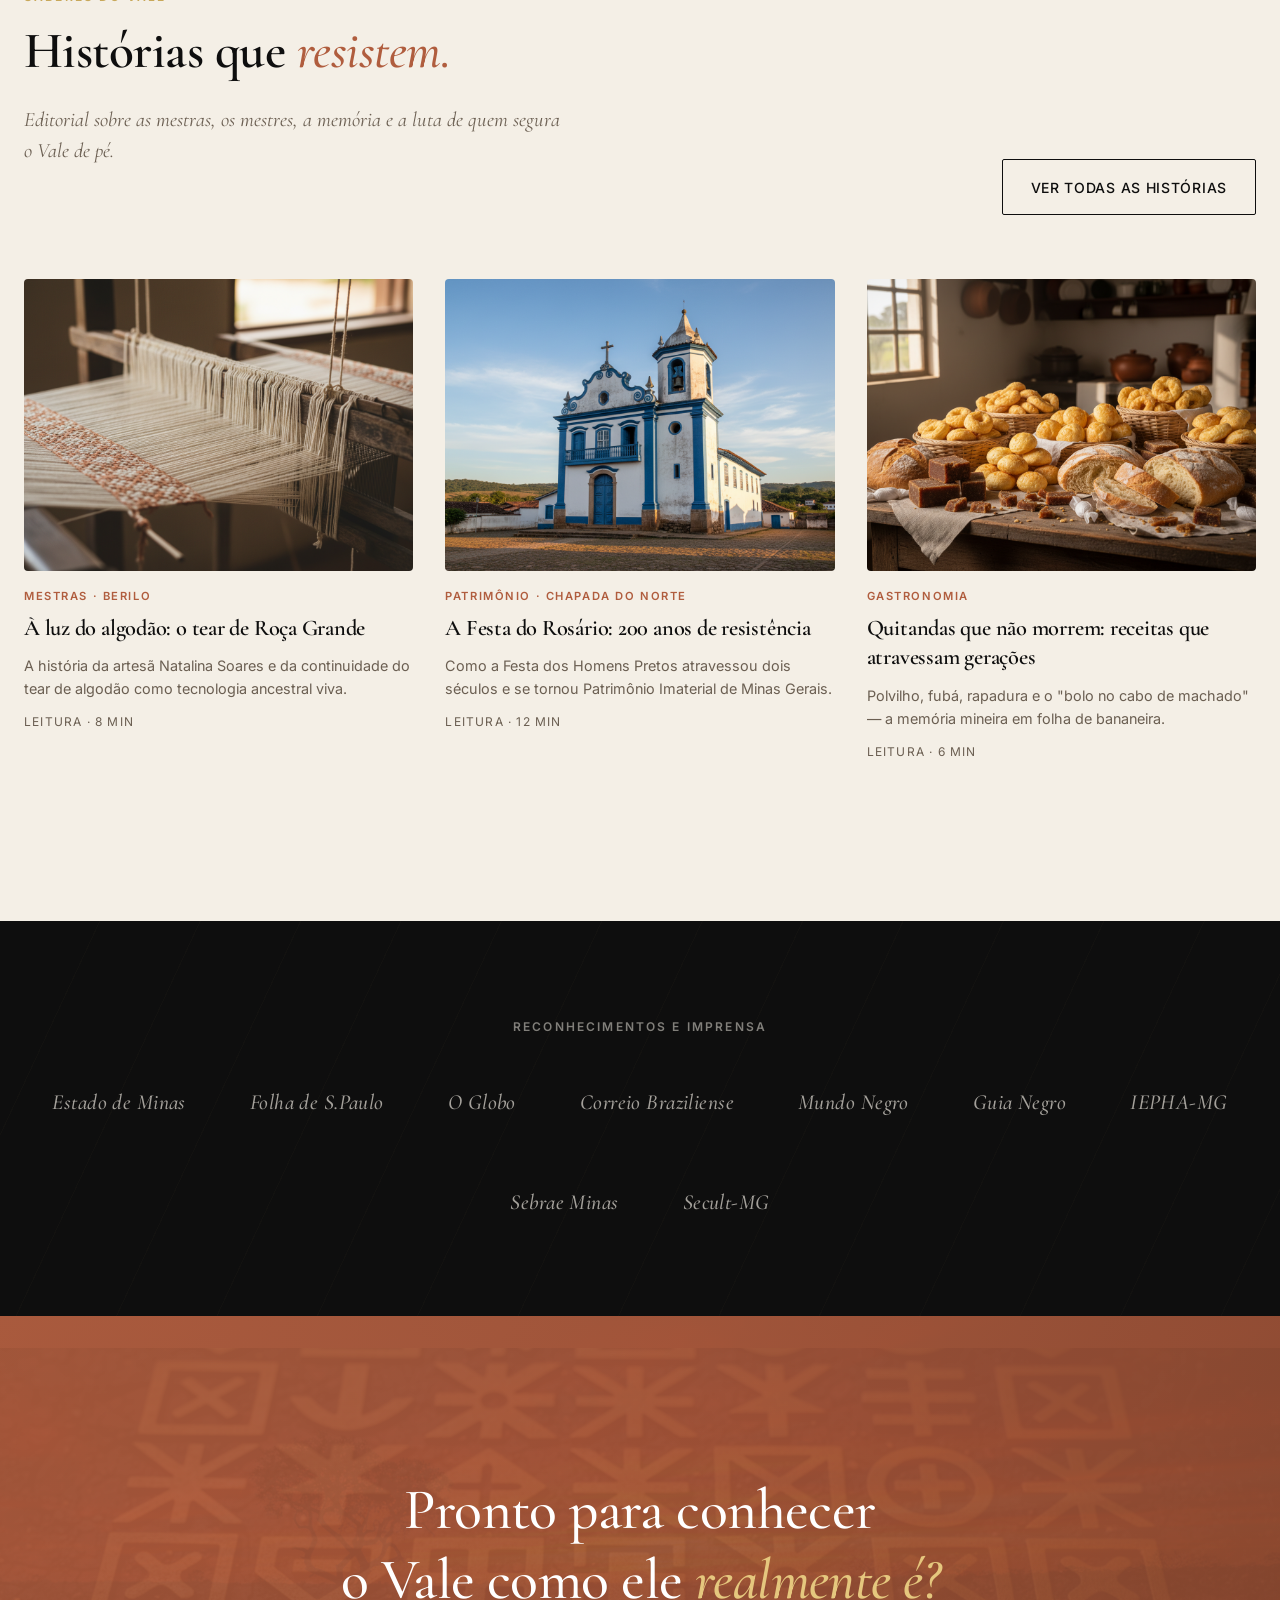
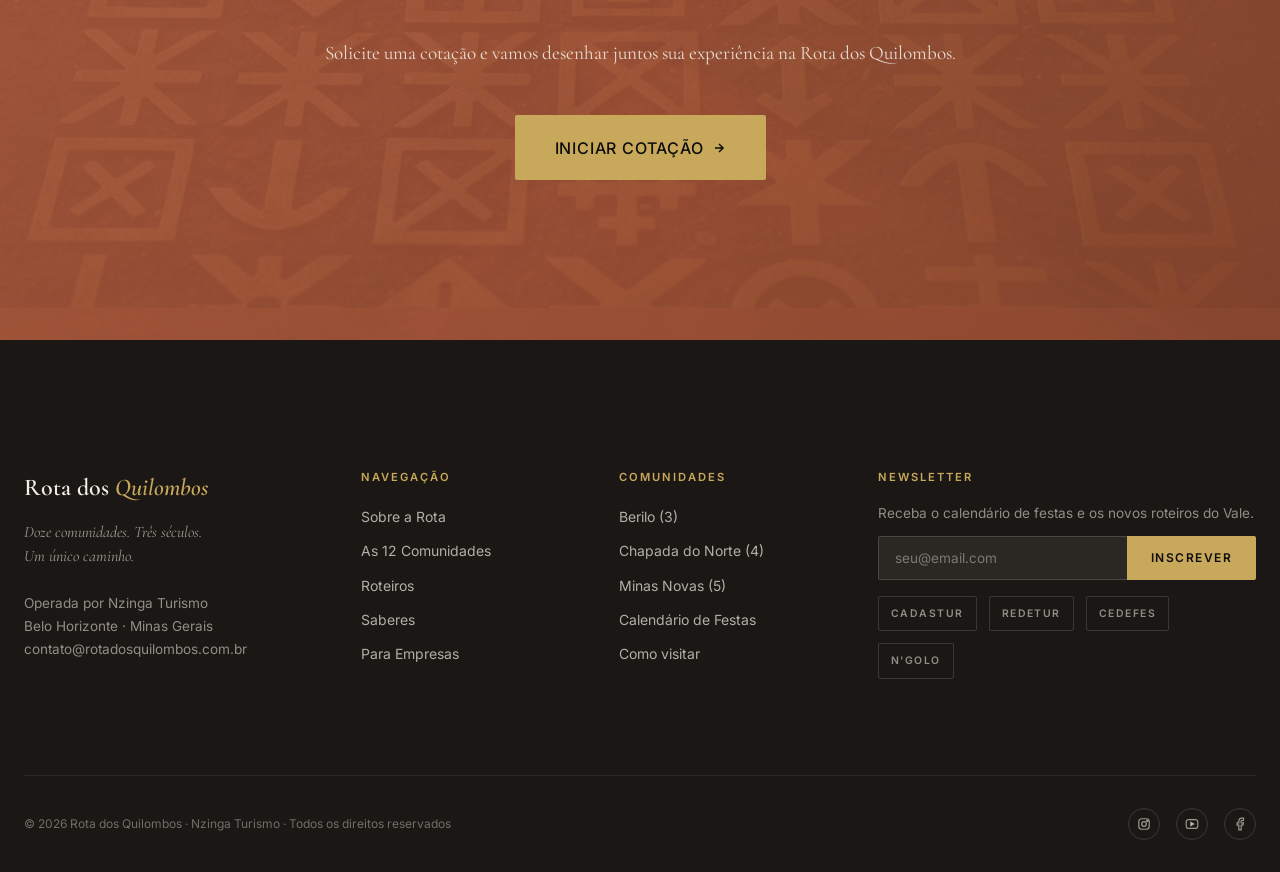
==== commit 161642c0: "fix: remove mobile-menu estático do index.html (agora 100% via JS)" ====
--- a/index.html
+++ b/index.html
@@ -71,16 +71,7 @@
     </div>
   </header>
 
-  <!-- MOBILE MENU -->
-  <div class="mobile-menu" id="mobileMenu">
-    <ul class="mobile-menu__list">
-      <li><a href="#comunidades">Comunidades</a></li>
-      <li><a href="roteiros.html">Roteiros</a></li>
-      <li><a href="#saberes">Saberes</a></li>
-      <li><a href="#para-quem">Para Empresas</a></li>
-      <li><a href="#contato">Contato</a></li>
-    </ul>
-  </div>
+  <!-- Mobile menu construído dinamicamente via JS -->
 
   <!-- HERO -->
   <section class="hero">
--- a/assets/css/style.css
+++ b/assets/css/style.css
@@ -2702,9 +2702,10 @@
 
 @media (max-width: 767px) {
   .container { padding: 0 var(--space-4); }
-  .nav, .header__cta { display: none; }
+  .nav { display: none; }
+  .header__cta { gap: var(--space-3); }
+  .header__cta .btn { display: none; }
   .menu-toggle { display: flex; }
-  .header__cta .btn--gold { display: inline-flex; }
 
   .hero { min-height: 92vh; }
   .hero__title { font-size: clamp(2.2rem, 9vw, 3rem); }
@@ -4159,14 +4160,11 @@
   .produtos__grid { grid-template-columns: 1fr; }
 }
 
-/* Mobile menu — overlay full screen */
+/* Mobile menu — overlay full screen 100% opaco */
 .mobile-menu {
   position: fixed;
   inset: 0;
-  background:
-    linear-gradient(180deg, rgba(14,14,14,0.98), rgba(20,17,14,0.98)),
-    url('../img/padrao-adinkra.png') center/contain no-repeat;
-  background-blend-mode: multiply;
+  background: linear-gradient(180deg, #14110E 0%, #0E0E0E 100%);
   z-index: 200;
   display: none;
   flex-direction: column;
@@ -4174,6 +4172,16 @@
   opacity: 0;
   transition: opacity 360ms var(--ease-out);
   overflow-y: auto;
+}
+
+.mobile-menu::before {
+  /* Adinkra como decoração, atrás do conteúdo */
+  content: "";
+  position: absolute;
+  inset: 0;
+  background: url('../img/padrao-adinkra.png') center/contain no-repeat;
+  opacity: 0.06;
+  pointer-events: none;
 }
 
 .mobile-menu.is-open {
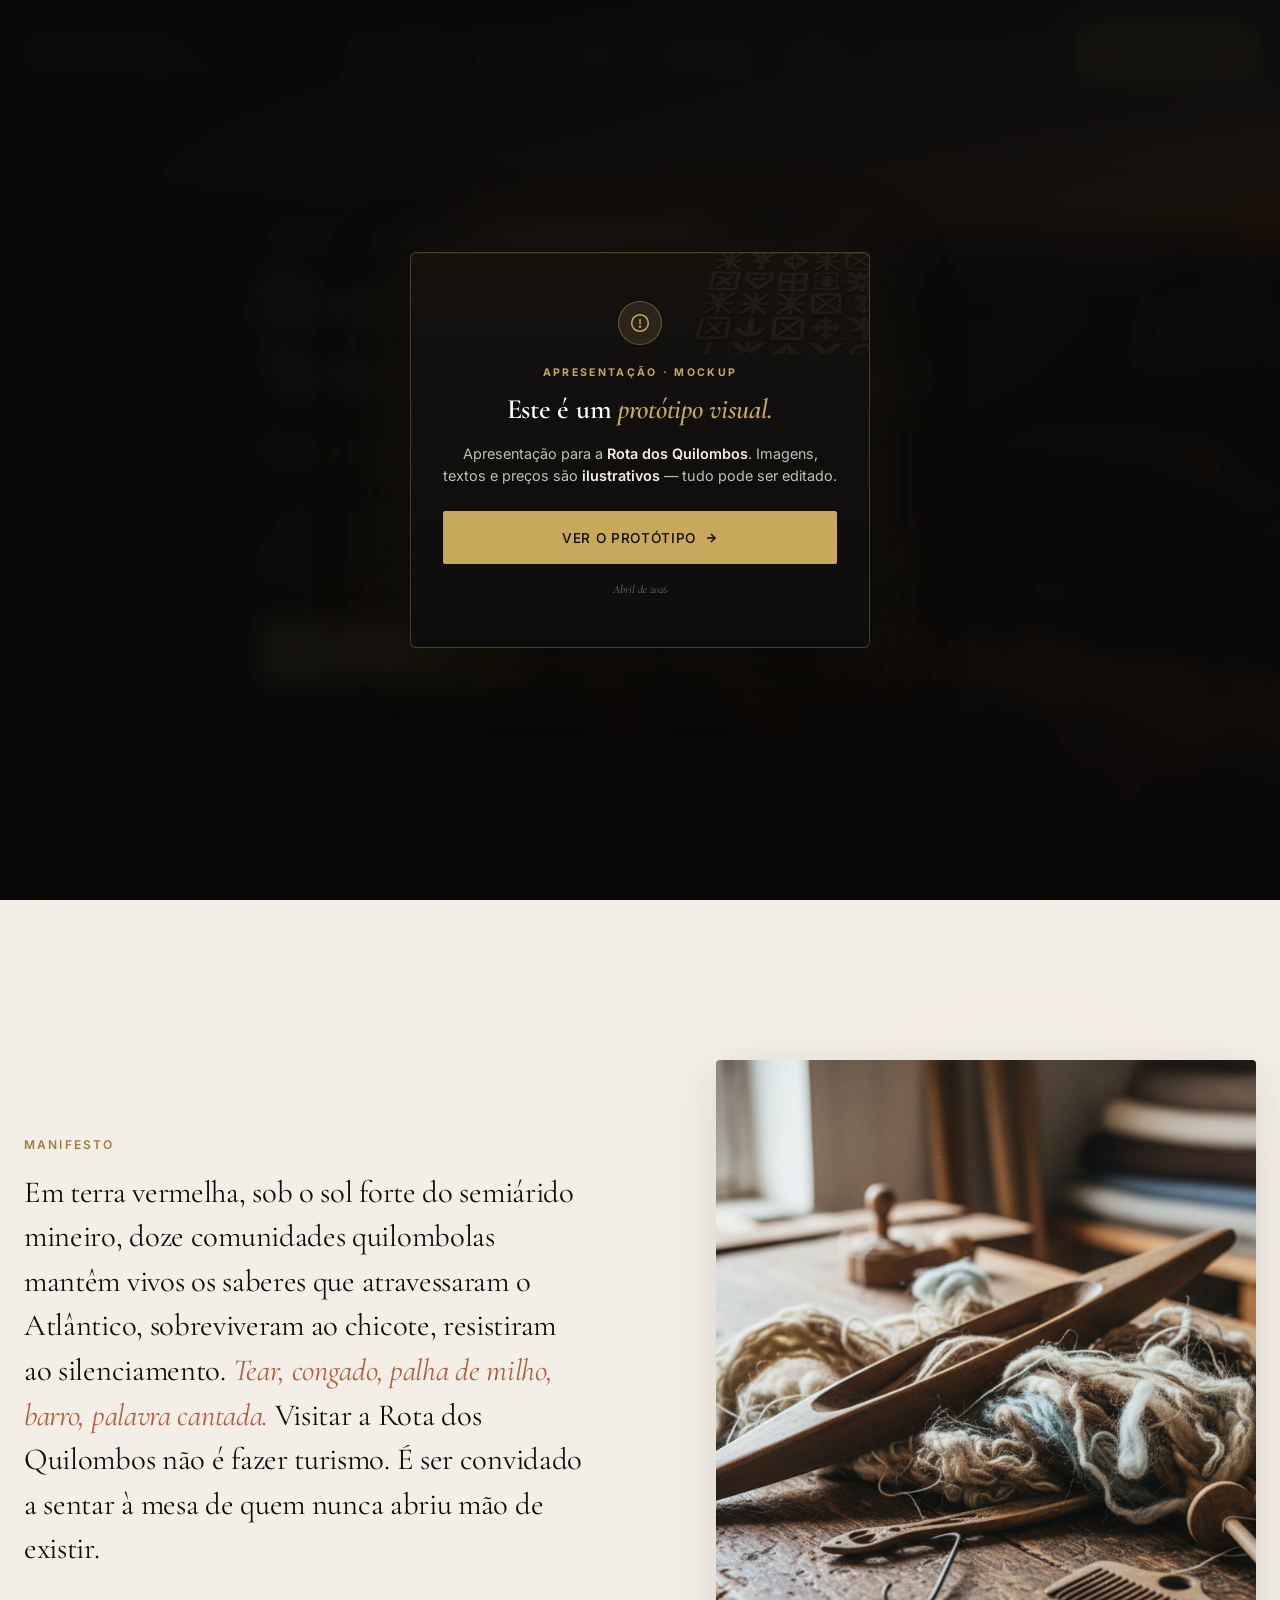
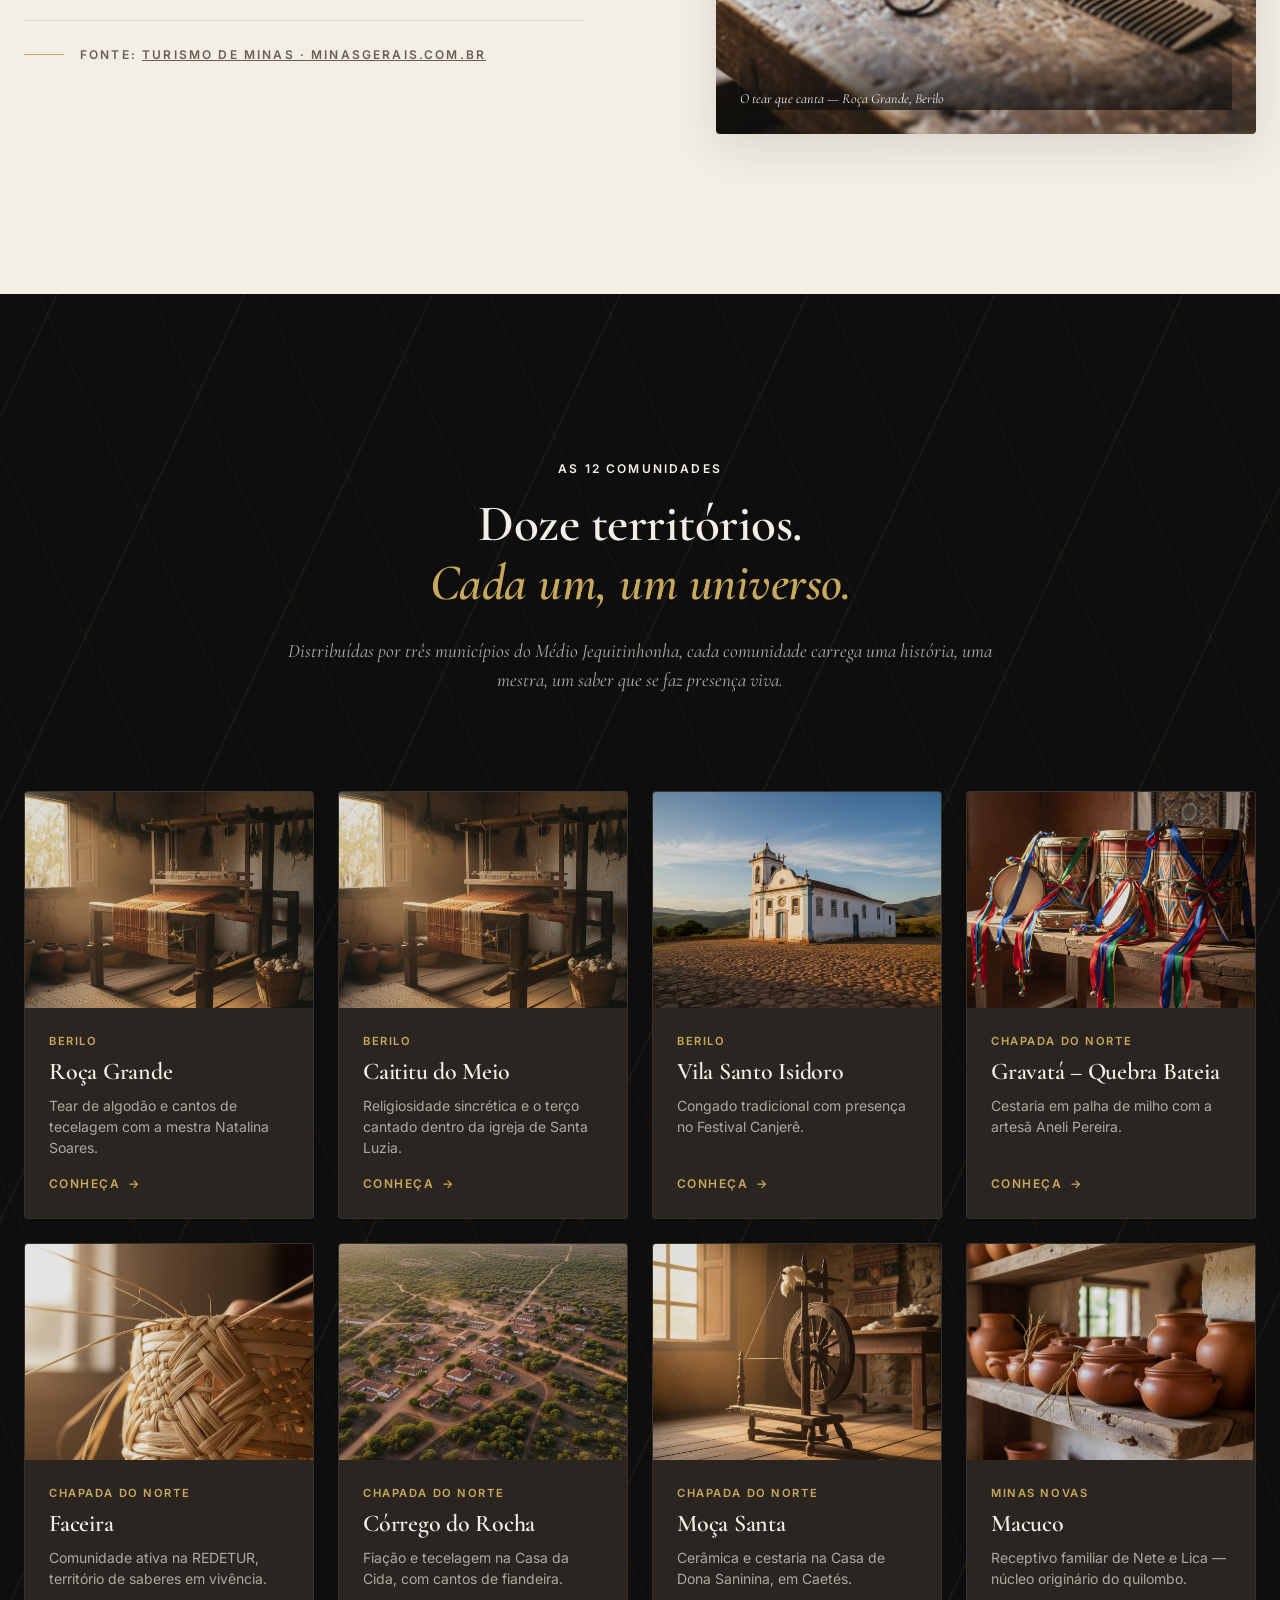
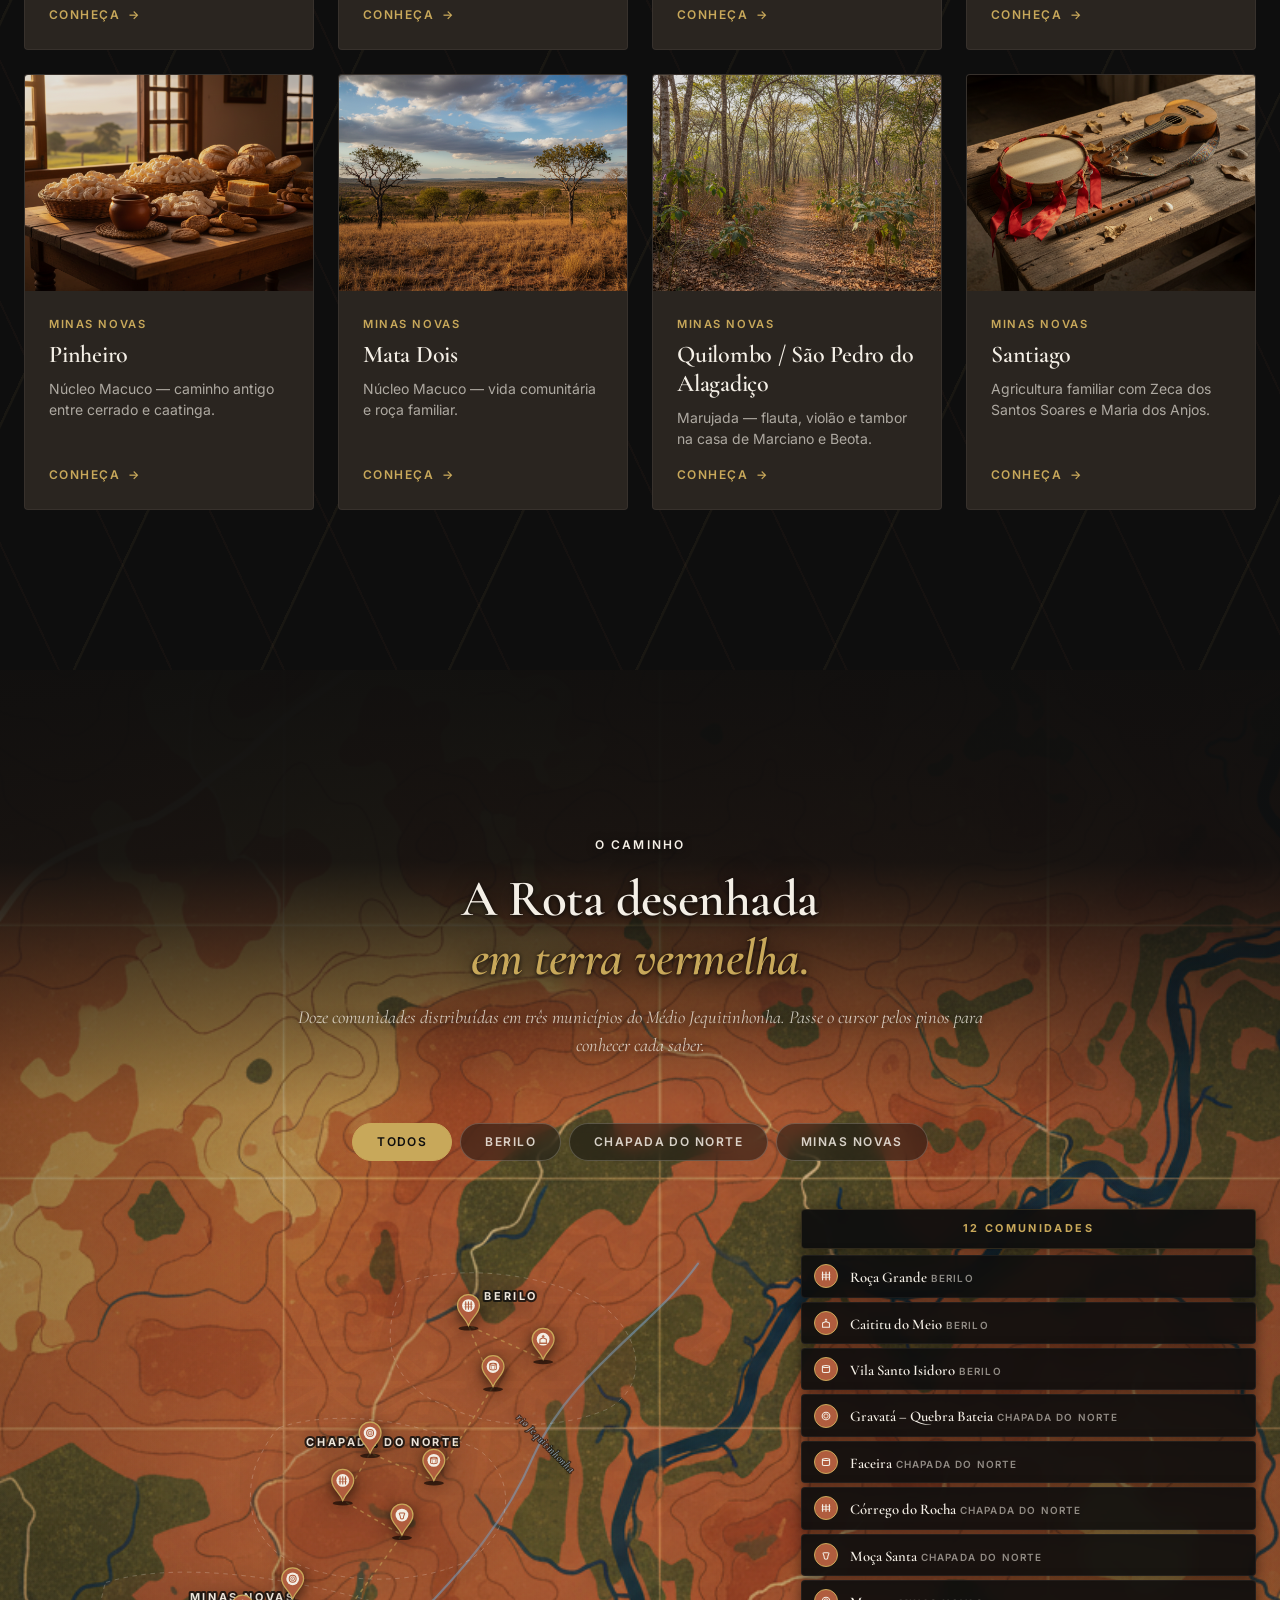
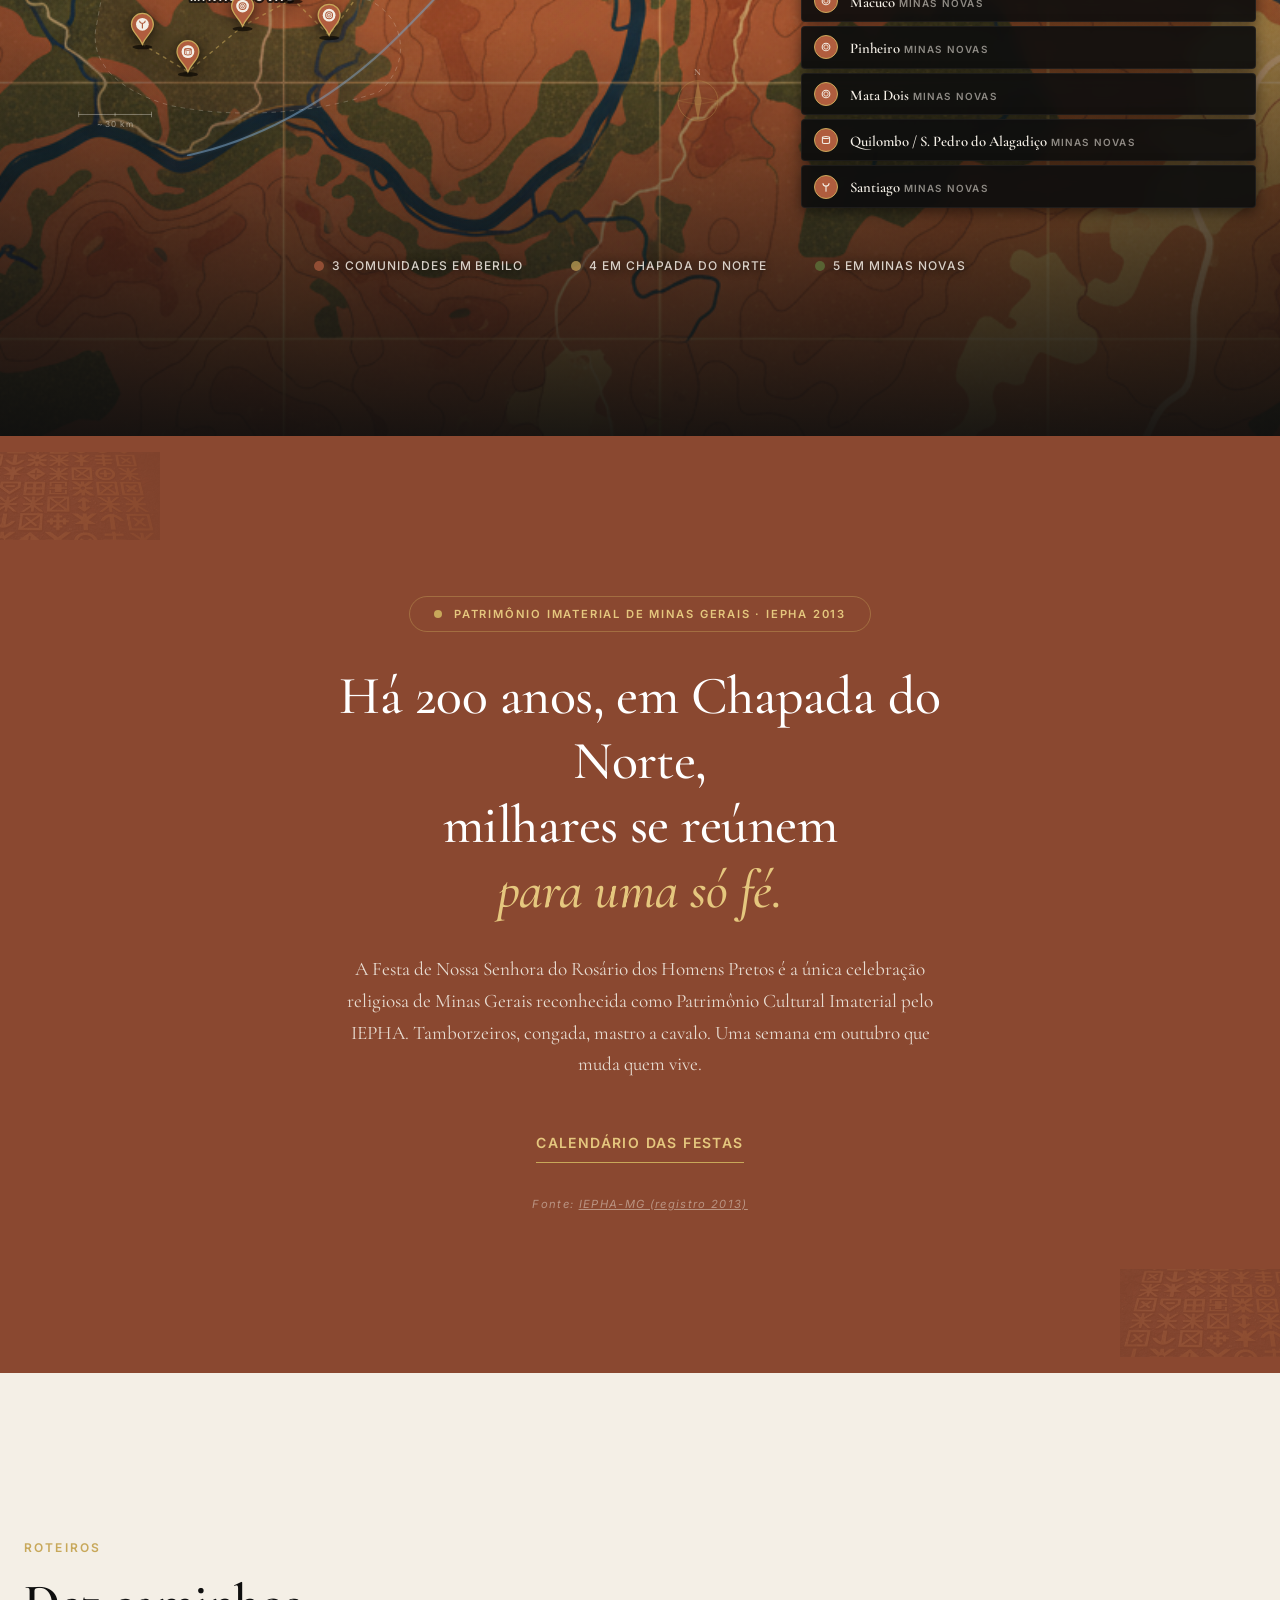
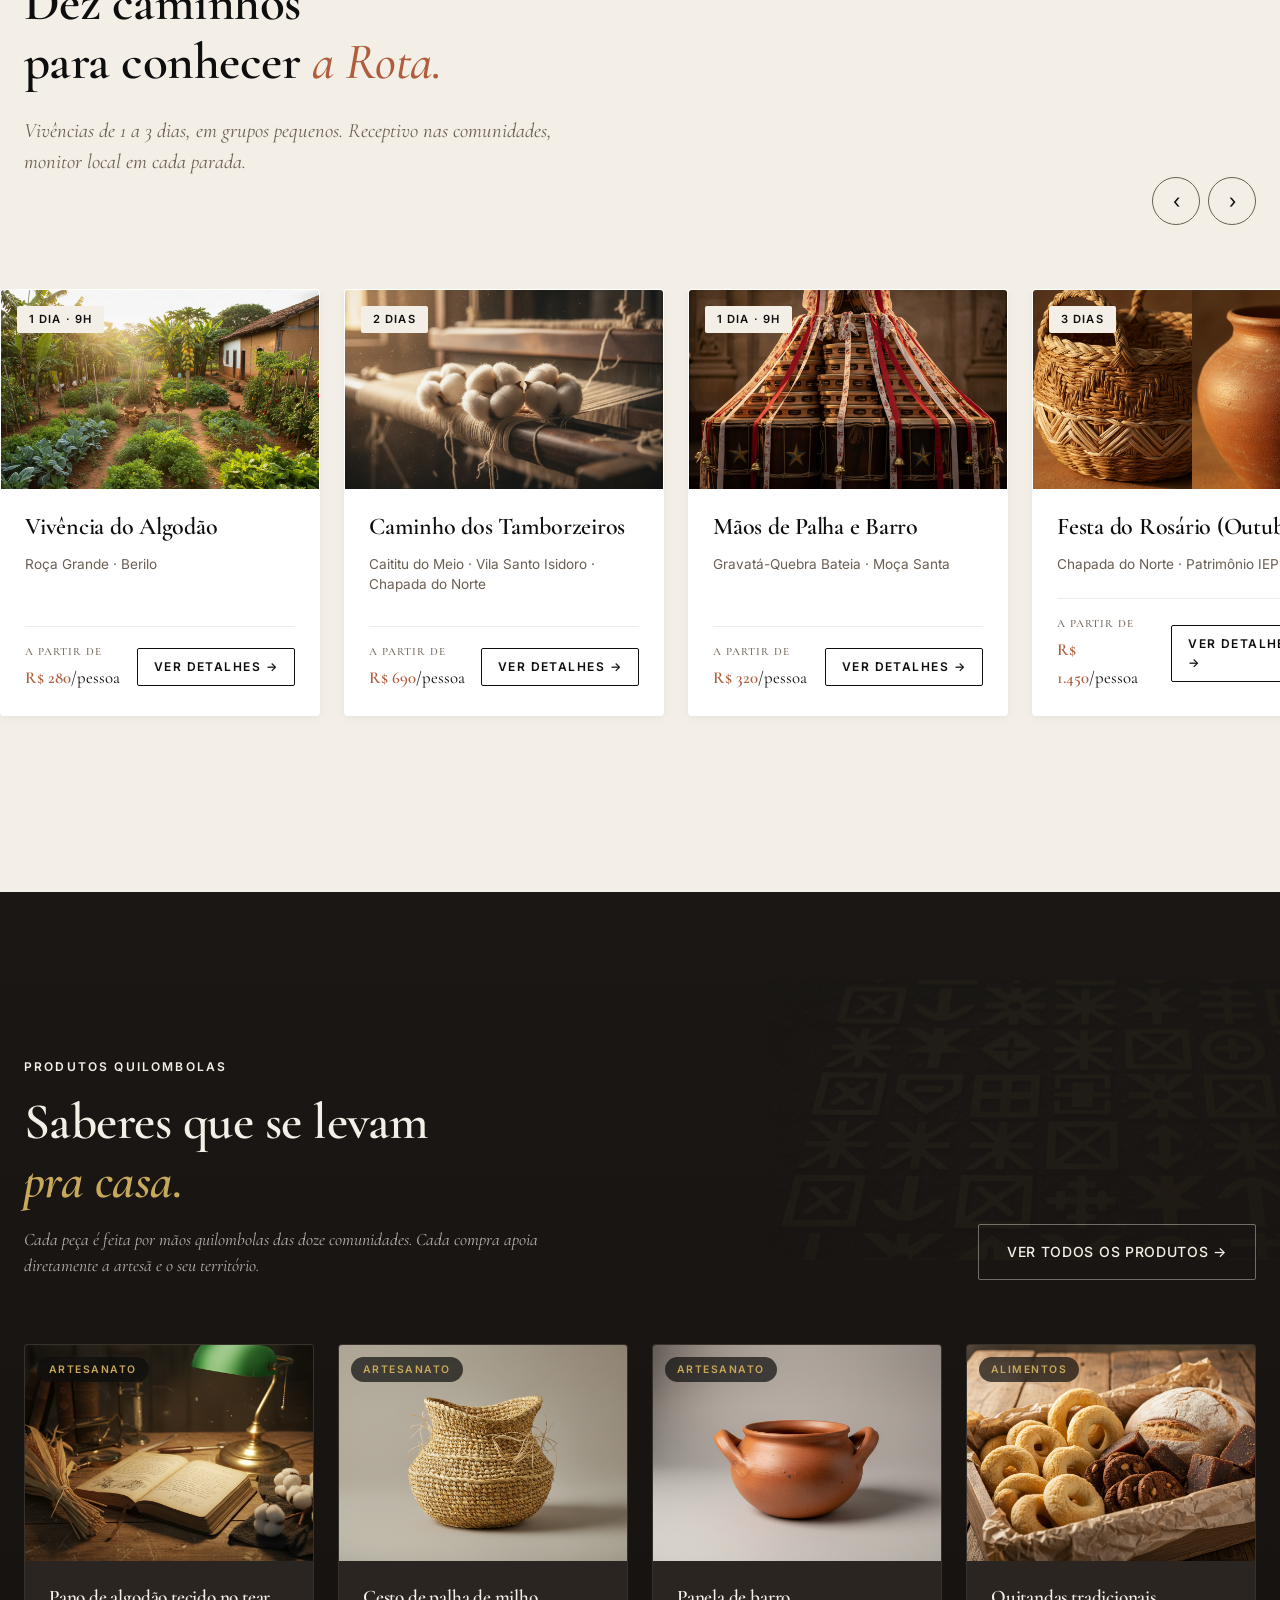
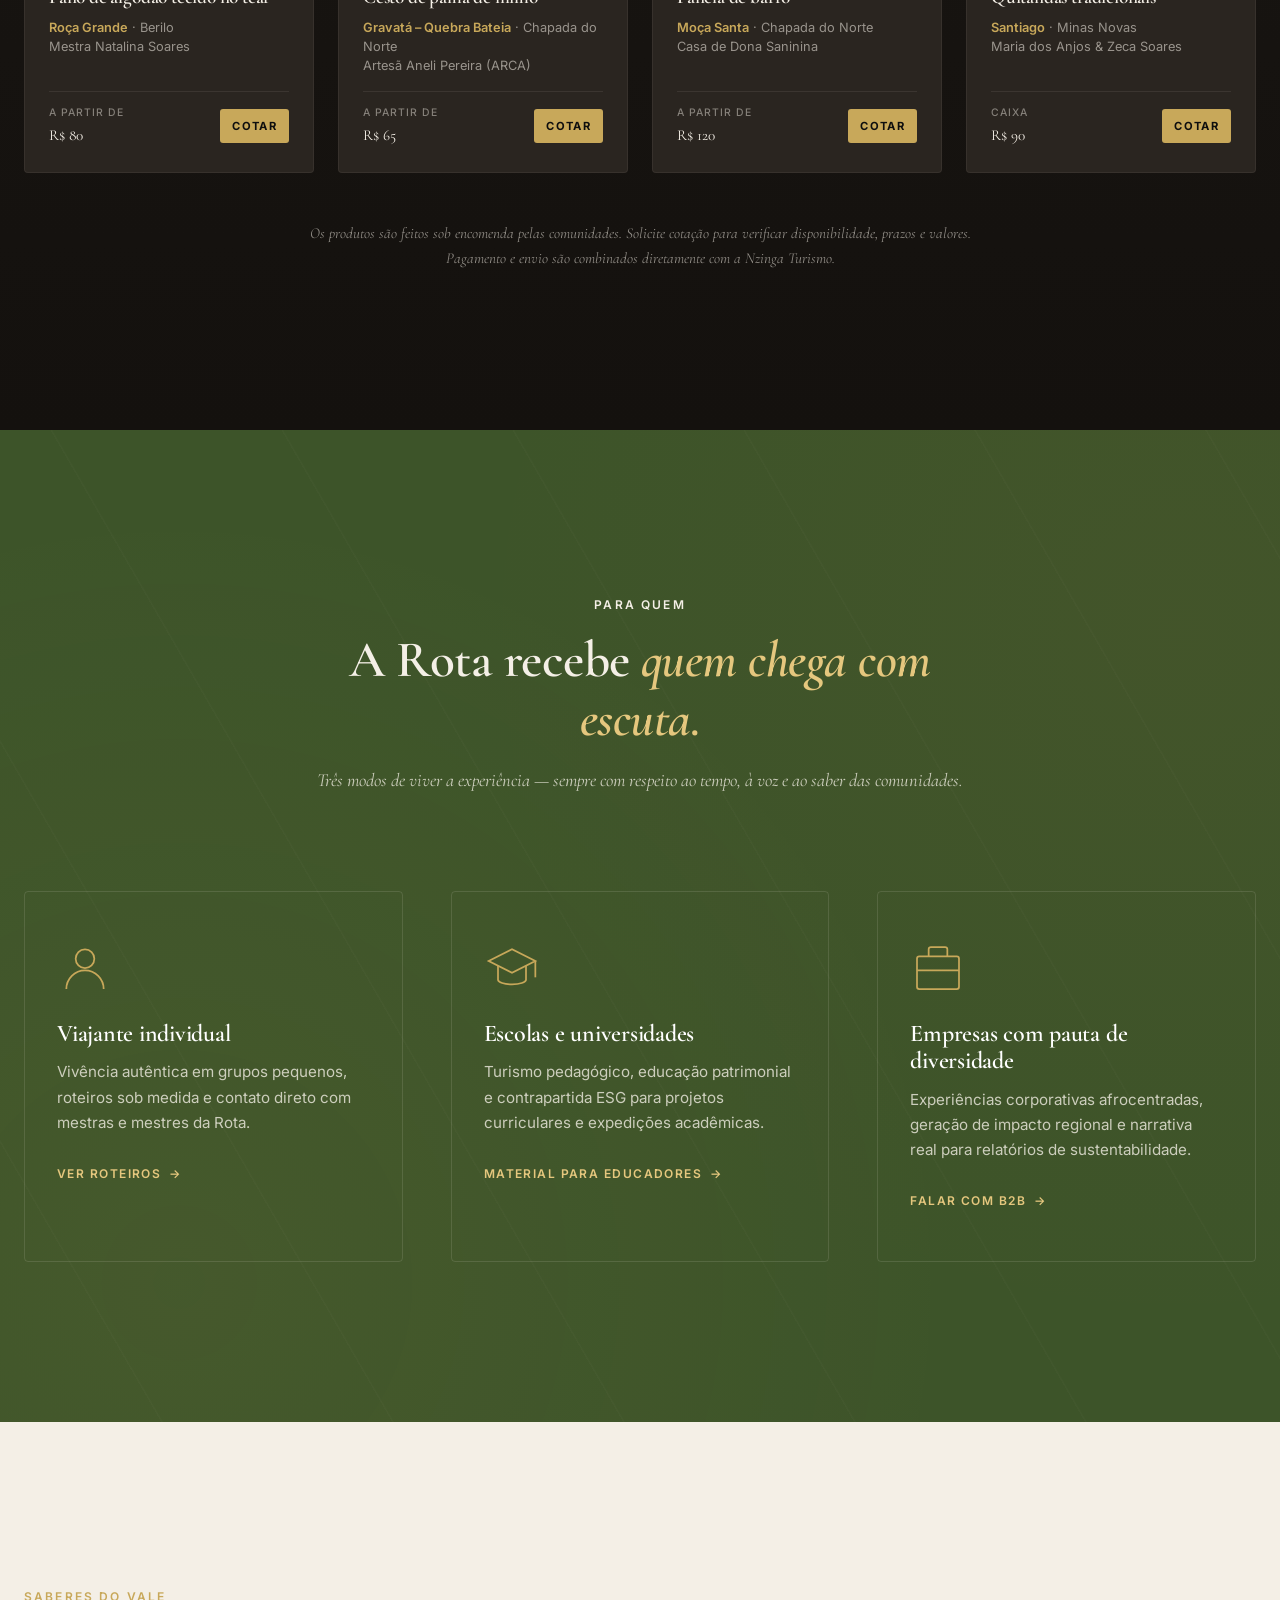
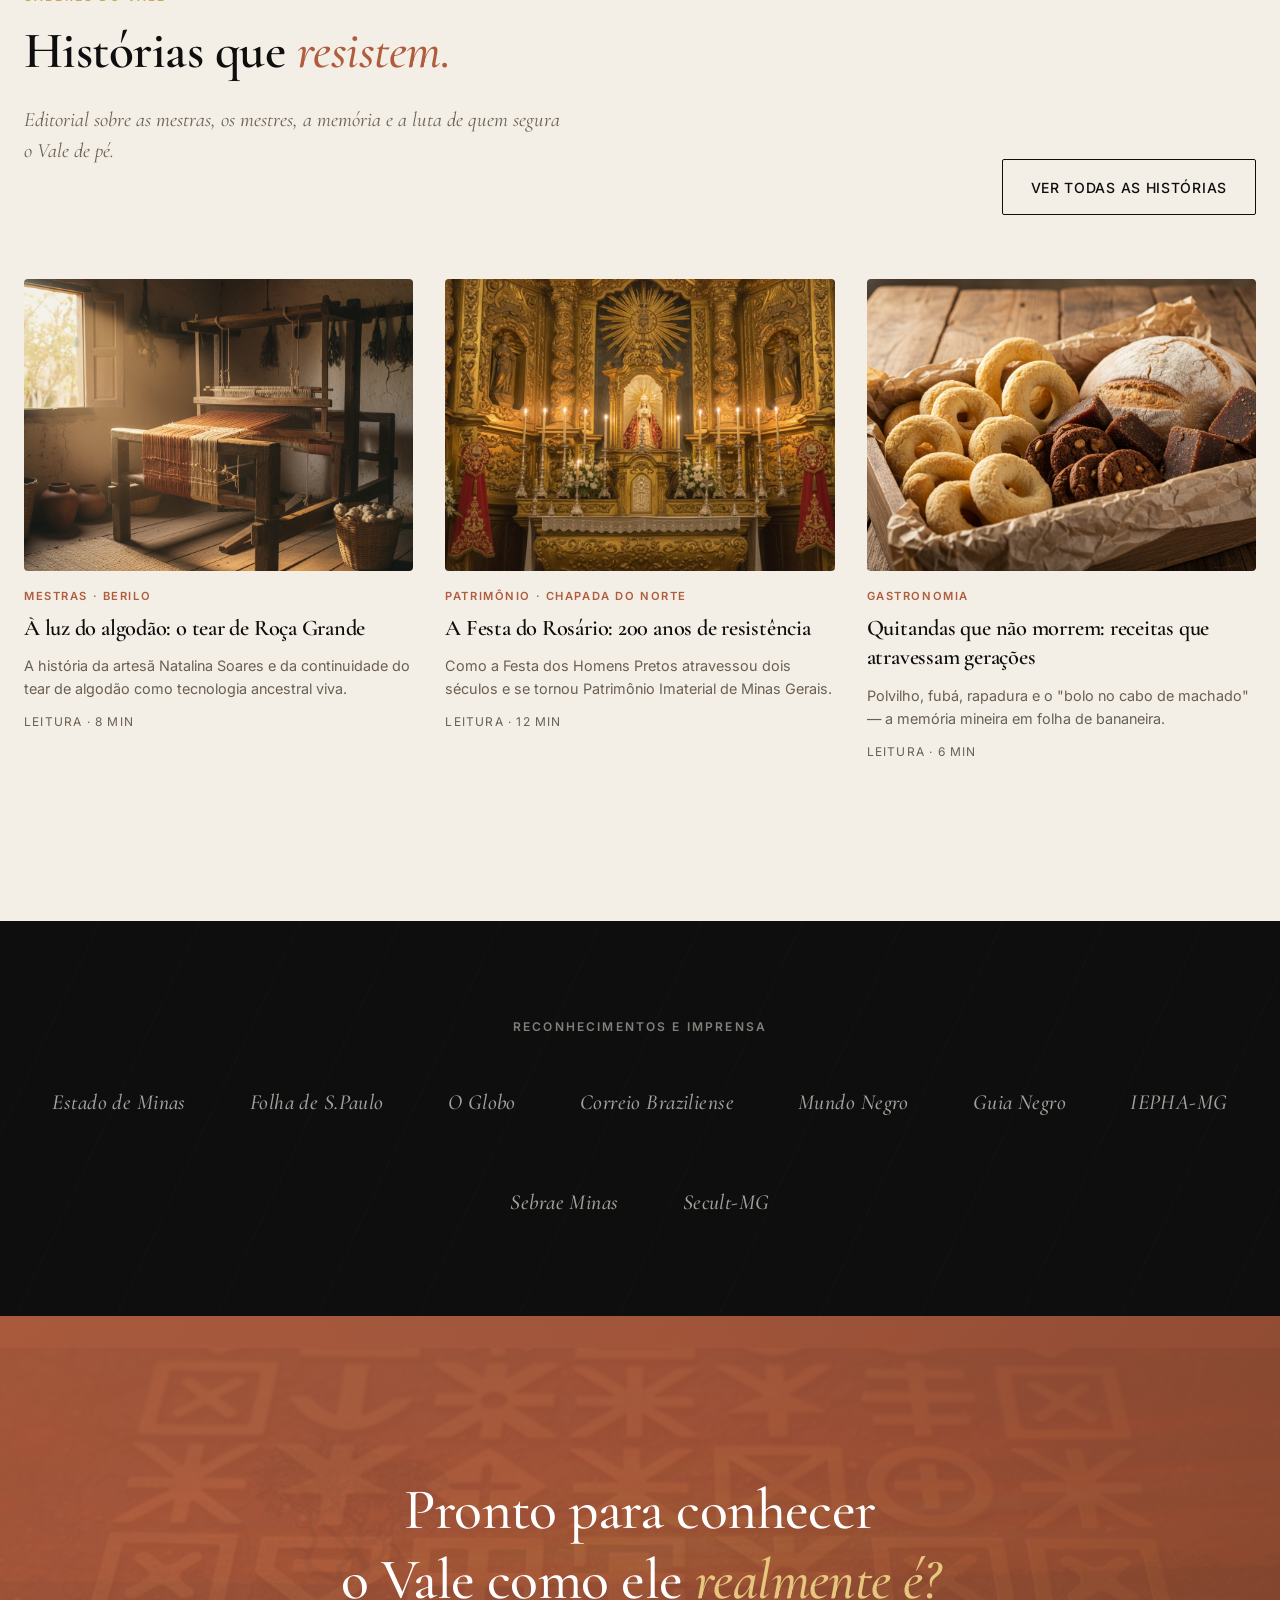
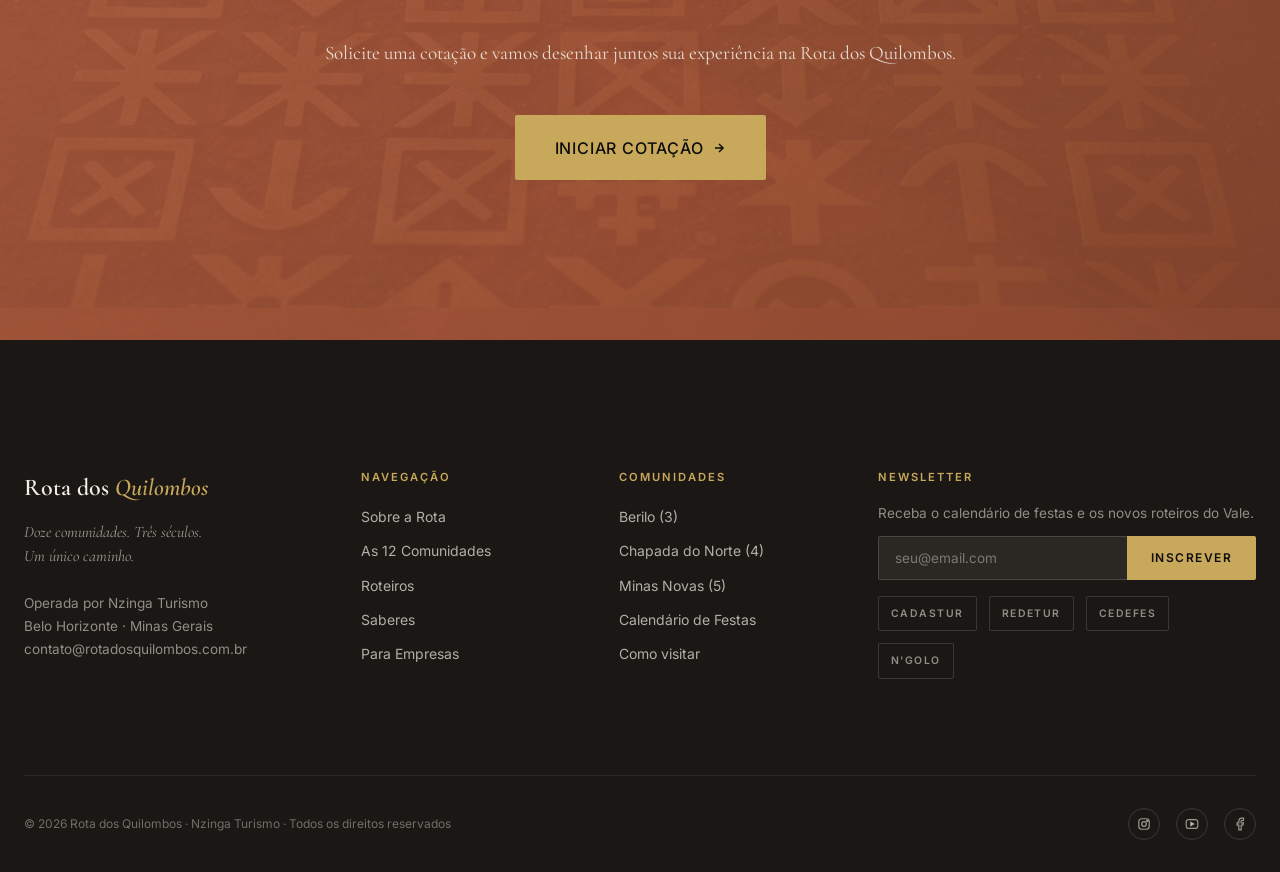
==== commit baeee92b: "images: 30 imagens únicas geradas + todas as referências atualizadas 12 comunidades — cada uma com i" ====
--- a/index.html
+++ b/index.html
@@ -117,7 +117,7 @@
       </div>
 
       <div class="manifesto__image fade-in">
-        <img src="assets/img/tear-algodao.png" alt="Tear de algodão tradicional quilombola, fios brancos sobre madeira escura" loading="lazy" />
+        <img src="assets/img/apoio-detalhe-oficio.png" alt="Detalhe do ofício do tear" loading="lazy" />
         <div class="manifesto__image-caption">
           O tear que canta — Roça Grande, Berilo
         </div>
@@ -143,7 +143,7 @@
 
         <a href="comunidade.html?slug=roca-grande" class="comunidade-card">
           <div class="comunidade-card__image">
-            <img src="assets/img/tear-algodao.png" alt="Tear de algodão" loading="lazy" />
+            <img src="assets/img/comunidade-roca-grande.png" alt="Tear de algodão" loading="lazy" />
           </div>
           <div class="comunidade-card__body">
             <span class="comunidade-card__location">Berilo</span>
@@ -155,7 +155,7 @@
 
         <a href="comunidade.html?slug=caititu" class="comunidade-card">
           <div class="comunidade-card__image">
-            <img src="assets/img/igreja-barroca.png" alt="Igreja de Santa Luzia" loading="lazy" />
+            <img src="assets/img/comunidade-roca-grande.png" alt="Igreja de Santa Luzia" loading="lazy" />
           </div>
           <div class="comunidade-card__body">
             <span class="comunidade-card__location">Berilo</span>
@@ -167,7 +167,7 @@
 
         <a href="comunidade.html?slug=vila-santo-isidoro" class="comunidade-card">
           <div class="comunidade-card__image">
-            <img src="assets/img/tambor-congado.png" alt="Tambor de congado" loading="lazy" />
+            <img src="assets/img/comunidade-caititu-do-meio.png" alt="Tambor de congado" loading="lazy" />
           </div>
           <div class="comunidade-card__body">
             <span class="comunidade-card__location">Berilo</span>
@@ -179,7 +179,7 @@
 
         <a href="comunidade.html?slug=gravata" class="comunidade-card">
           <div class="comunidade-card__image">
-            <img src="assets/img/cestaria-palha-milho.png" alt="Cestaria em palha de milho" loading="lazy" />
+            <img src="assets/img/comunidade-vila-santo-isidoro.png" alt="Cestaria em palha de milho" loading="lazy" />
           </div>
           <div class="comunidade-card__body">
             <span class="comunidade-card__location">Chapada do Norte</span>
@@ -191,7 +191,7 @@
 
         <a href="comunidade.html?slug=faceira" class="comunidade-card">
           <div class="comunidade-card__image">
-            <img src="assets/img/aldeia-quilombola.png" alt="Aldeia quilombola" loading="lazy" />
+            <img src="assets/img/comunidade-gravata.png" alt="Aldeia quilombola" loading="lazy" />
           </div>
           <div class="comunidade-card__body">
             <span class="comunidade-card__location">Chapada do Norte</span>
@@ -203,7 +203,7 @@
 
         <a href="comunidade.html?slug=corrego-rocha" class="comunidade-card">
           <div class="comunidade-card__image">
-            <img src="assets/img/tear-algodao.png" alt="Fiação tradicional" loading="lazy" />
+            <img src="assets/img/comunidade-faceira.png" alt="Fiação tradicional" loading="lazy" />
           </div>
           <div class="comunidade-card__body">
             <span class="comunidade-card__location">Chapada do Norte</span>
@@ -215,7 +215,7 @@
 
         <a href="comunidade.html?slug=moca-santa" class="comunidade-card">
           <div class="comunidade-card__image">
-            <img src="assets/img/ceramica-barro.png" alt="Cerâmica de barro" loading="lazy" />
+            <img src="assets/img/comunidade-corrego-do-rocha.png" alt="Cerâmica de barro" loading="lazy" />
           </div>
           <div class="comunidade-card__body">
             <span class="comunidade-card__location">Chapada do Norte</span>
@@ -227,7 +227,7 @@
 
         <a href="comunidade.html?slug=macuco" class="comunidade-card">
           <div class="comunidade-card__image">
-            <img src="assets/img/quitandas.png" alt="Quitandas tradicionais" loading="lazy" />
+            <img src="assets/img/comunidade-moca-santa.png" alt="Quitandas tradicionais" loading="lazy" />
           </div>
           <div class="comunidade-card__body">
             <span class="comunidade-card__location">Minas Novas</span>
@@ -239,7 +239,7 @@
 
         <a href="comunidade.html?slug=pinheiro" class="comunidade-card">
           <div class="comunidade-card__image">
-            <img src="assets/img/estrada-terra-vermelha.png" alt="Estrada de terra" loading="lazy" />
+            <img src="assets/img/comunidade-macuco.png" alt="Estrada de terra" loading="lazy" />
           </div>
           <div class="comunidade-card__body">
             <span class="comunidade-card__location">Minas Novas</span>
@@ -251,7 +251,7 @@
 
         <a href="comunidade.html?slug=mata-dois" class="comunidade-card">
           <div class="comunidade-card__image">
-            <img src="assets/img/aldeia-quilombola.png" alt="Aldeia rural" loading="lazy" />
+            <img src="assets/img/comunidade-pinheiro.png" alt="Aldeia rural" loading="lazy" />
           </div>
           <div class="comunidade-card__body">
             <span class="comunidade-card__location">Minas Novas</span>
@@ -263,7 +263,7 @@
 
         <a href="comunidade.html?slug=alagadico" class="comunidade-card">
           <div class="comunidade-card__image">
-            <img src="assets/img/tambor-congado.png" alt="Marujada" loading="lazy" />
+            <img src="assets/img/comunidade-mata-dois.png" alt="Marujada" loading="lazy" />
           </div>
           <div class="comunidade-card__body">
             <span class="comunidade-card__location">Minas Novas</span>
@@ -275,7 +275,7 @@
 
         <a href="comunidade.html?slug=santiago" class="comunidade-card">
           <div class="comunidade-card__image">
-            <img src="assets/img/quitandas.png" alt="Agricultura familiar" loading="lazy" />
+            <img src="assets/img/comunidade-alagadico.png" alt="Agricultura familiar" loading="lazy" />
           </div>
           <div class="comunidade-card__body">
             <span class="comunidade-card__location">Minas Novas</span>
@@ -665,7 +665,7 @@
 
         <div class="roteiro-card">
           <div class="roteiro-card__image">
-            <img src="assets/img/tear-algodao.png" alt="Vivência do Algodão" loading="lazy" />
+            <img src="assets/img/comunidade-santiago.png" alt="Vivência do Algodão" loading="lazy" />
             <span class="roteiro-card__duration">1 dia · 9h</span>
           </div>
           <div class="roteiro-card__body">
@@ -683,7 +683,7 @@
 
         <div class="roteiro-card">
           <div class="roteiro-card__image">
-            <img src="assets/img/tambor-congado.png" alt="Caminho dos Tamborzeiros" loading="lazy" />
+            <img src="assets/img/roteiro-vivencia-algodao.png" alt="Caminho dos Tamborzeiros" loading="lazy" />
             <span class="roteiro-card__duration">2 dias</span>
           </div>
           <div class="roteiro-card__body">
@@ -701,7 +701,7 @@
 
         <div class="roteiro-card">
           <div class="roteiro-card__image">
-            <img src="assets/img/cestaria-palha-milho.png" alt="Mãos de Palha e Barro" loading="lazy" />
+            <img src="assets/img/roteiro-tamborzeiros.png" alt="Mãos de Palha e Barro" loading="lazy" />
             <span class="roteiro-card__duration">1 dia · 9h</span>
           </div>
           <div class="roteiro-card__body">
@@ -719,7 +719,7 @@
 
         <div class="roteiro-card">
           <div class="roteiro-card__image">
-            <img src="assets/img/igreja-barroca.png" alt="Festa do Rosário" loading="lazy" />
+            <img src="assets/img/roteiro-palha-barro.png" alt="Festa do Rosário" loading="lazy" />
             <span class="roteiro-card__duration">3 dias</span>
           </div>
           <div class="roteiro-card__body">
@@ -737,7 +737,7 @@
 
         <div class="roteiro-card">
           <div class="roteiro-card__image">
-            <img src="assets/img/aldeia-quilombola.png" alt="Berilo Ancestral" loading="lazy" />
+            <img src="assets/img/roteiro-festa-rosario.png" alt="Berilo Ancestral" loading="lazy" />
             <span class="roteiro-card__duration">2 dias</span>
           </div>
           <div class="roteiro-card__body">
@@ -755,7 +755,7 @@
 
         <div class="roteiro-card">
           <div class="roteiro-card__image">
-            <img src="assets/img/quitandas.png" alt="Mesa Quilombola" loading="lazy" />
+            <img src="assets/img/roteiro-berilo-ancestral.png" alt="Mesa Quilombola" loading="lazy" />
             <span class="roteiro-card__duration">1 dia · 9h</span>
           </div>
           <div class="roteiro-card__body">
@@ -773,7 +773,7 @@
 
         <div class="roteiro-card">
           <div class="roteiro-card__image">
-            <img src="assets/img/tambor-congado.png" alt="Marujada do Alagadiço" loading="lazy" />
+            <img src="assets/img/roteiro-mesa-quilombola.png" alt="Marujada do Alagadiço" loading="lazy" />
             <span class="roteiro-card__duration">2 dias</span>
           </div>
           <div class="roteiro-card__body">
@@ -791,7 +791,7 @@
 
         <div class="roteiro-card">
           <div class="roteiro-card__image">
-            <img src="assets/img/estrada-terra-vermelha.png" alt="Caminho do Macuco" loading="lazy" />
+            <img src="assets/img/roteiro-marujada.png" alt="Caminho do Macuco" loading="lazy" />
             <span class="roteiro-card__duration">2 dias</span>
           </div>
           <div class="roteiro-card__body">
@@ -809,7 +809,7 @@
 
         <div class="roteiro-card">
           <div class="roteiro-card__image">
-            <img src="assets/img/hero-cerrado-jequitinhonha.png" alt="Rota Completa" loading="lazy" />
+            <img src="assets/img/roteiro-macuco.png" alt="Rota Completa" loading="lazy" />
             <span class="roteiro-card__duration">5 dias</span>
           </div>
           <div class="roteiro-card__body">
@@ -827,7 +827,7 @@
 
         <div class="roteiro-card">
           <div class="roteiro-card__image">
-            <img src="assets/img/aldeia-quilombola.png" alt="Imersão Pedagógica" loading="lazy" />
+            <img src="assets/img/roteiro-rota-completa.png" alt="Imersão Pedagógica" loading="lazy" />
             <span class="roteiro-card__duration">3 dias</span>
           </div>
           <div class="roteiro-card__body">
@@ -867,7 +867,7 @@
         <article class="produto-card">
           <div class="produto-card__image">
             <span class="produto-card__category">Artesanato</span>
-            <img src="assets/img/tear-algodao.png" alt="Pano de algodão tecido" loading="lazy" />
+            <img src="assets/img/roteiro-pedagogica.png" alt="Pano de algodão tecido" loading="lazy" />
           </div>
           <div class="produto-card__body">
             <h3 class="produto-card__name">Pano de algodão tecido no tear</h3>
@@ -892,7 +892,7 @@
         <article class="produto-card">
           <div class="produto-card__image">
             <span class="produto-card__category">Artesanato</span>
-            <img src="assets/img/cestaria-palha-milho.png" alt="Cesto de palha de milho" loading="lazy" />
+            <img src="assets/img/produto-cesto-palha.png" alt="Cesto de palha de milho" loading="lazy" />
           </div>
           <div class="produto-card__body">
             <h3 class="produto-card__name">Cesto de palha de milho</h3>
@@ -917,7 +917,7 @@
         <article class="produto-card">
           <div class="produto-card__image">
             <span class="produto-card__category">Artesanato</span>
-            <img src="assets/img/ceramica-barro.png" alt="Panela de barro" loading="lazy" />
+            <img src="assets/img/produto-panela-barro.png" alt="Panela de barro" loading="lazy" />
           </div>
           <div class="produto-card__body">
             <h3 class="produto-card__name">Panela de barro</h3>
@@ -942,7 +942,7 @@
         <article class="produto-card">
           <div class="produto-card__image">
             <span class="produto-card__category">Alimentos</span>
-            <img src="assets/img/quitandas.png" alt="Quitandas tradicionais" loading="lazy" />
+            <img src="assets/img/produto-quitandas-caixa.png" alt="Quitandas tradicionais" loading="lazy" />
           </div>
           <div class="produto-card__body">
             <h3 class="produto-card__name">Quitandas tradicionais</h3>
@@ -1050,7 +1050,7 @@
 
         <article class="post-card">
           <div class="post-card__image">
-            <img src="assets/img/tear-algodao.png" alt="Tear de Roça Grande" loading="lazy" />
+            <img src="assets/img/comunidade-roca-grande.png" alt="Tear de Roça Grande" loading="lazy" />
           </div>
           <span class="post-card__category">Mestras · Berilo</span>
           <h3 class="post-card__title">À luz do algodão: o tear de Roça Grande</h3>
@@ -1060,7 +1060,7 @@
 
         <article class="post-card">
           <div class="post-card__image">
-            <img src="assets/img/igreja-barroca.png" alt="Festa do Rosário" loading="lazy" />
+            <img src="assets/img/roteiro-festa-rosario.png" alt="Festa do Rosário" loading="lazy" />
           </div>
           <span class="post-card__category">Patrimônio · Chapada do Norte</span>
           <h3 class="post-card__title">A Festa do Rosário: 200 anos de resistência</h3>
@@ -1070,7 +1070,7 @@
 
         <article class="post-card">
           <div class="post-card__image">
-            <img src="assets/img/quitandas.png" alt="Quitandas tradicionais" loading="lazy" />
+            <img src="assets/img/produto-quitandas-caixa.png" alt="Quitandas tradicionais" loading="lazy" />
           </div>
           <span class="post-card__category">Gastronomia</span>
           <h3 class="post-card__title">Quitandas que não morrem: receitas que atravessam gerações</h3>
